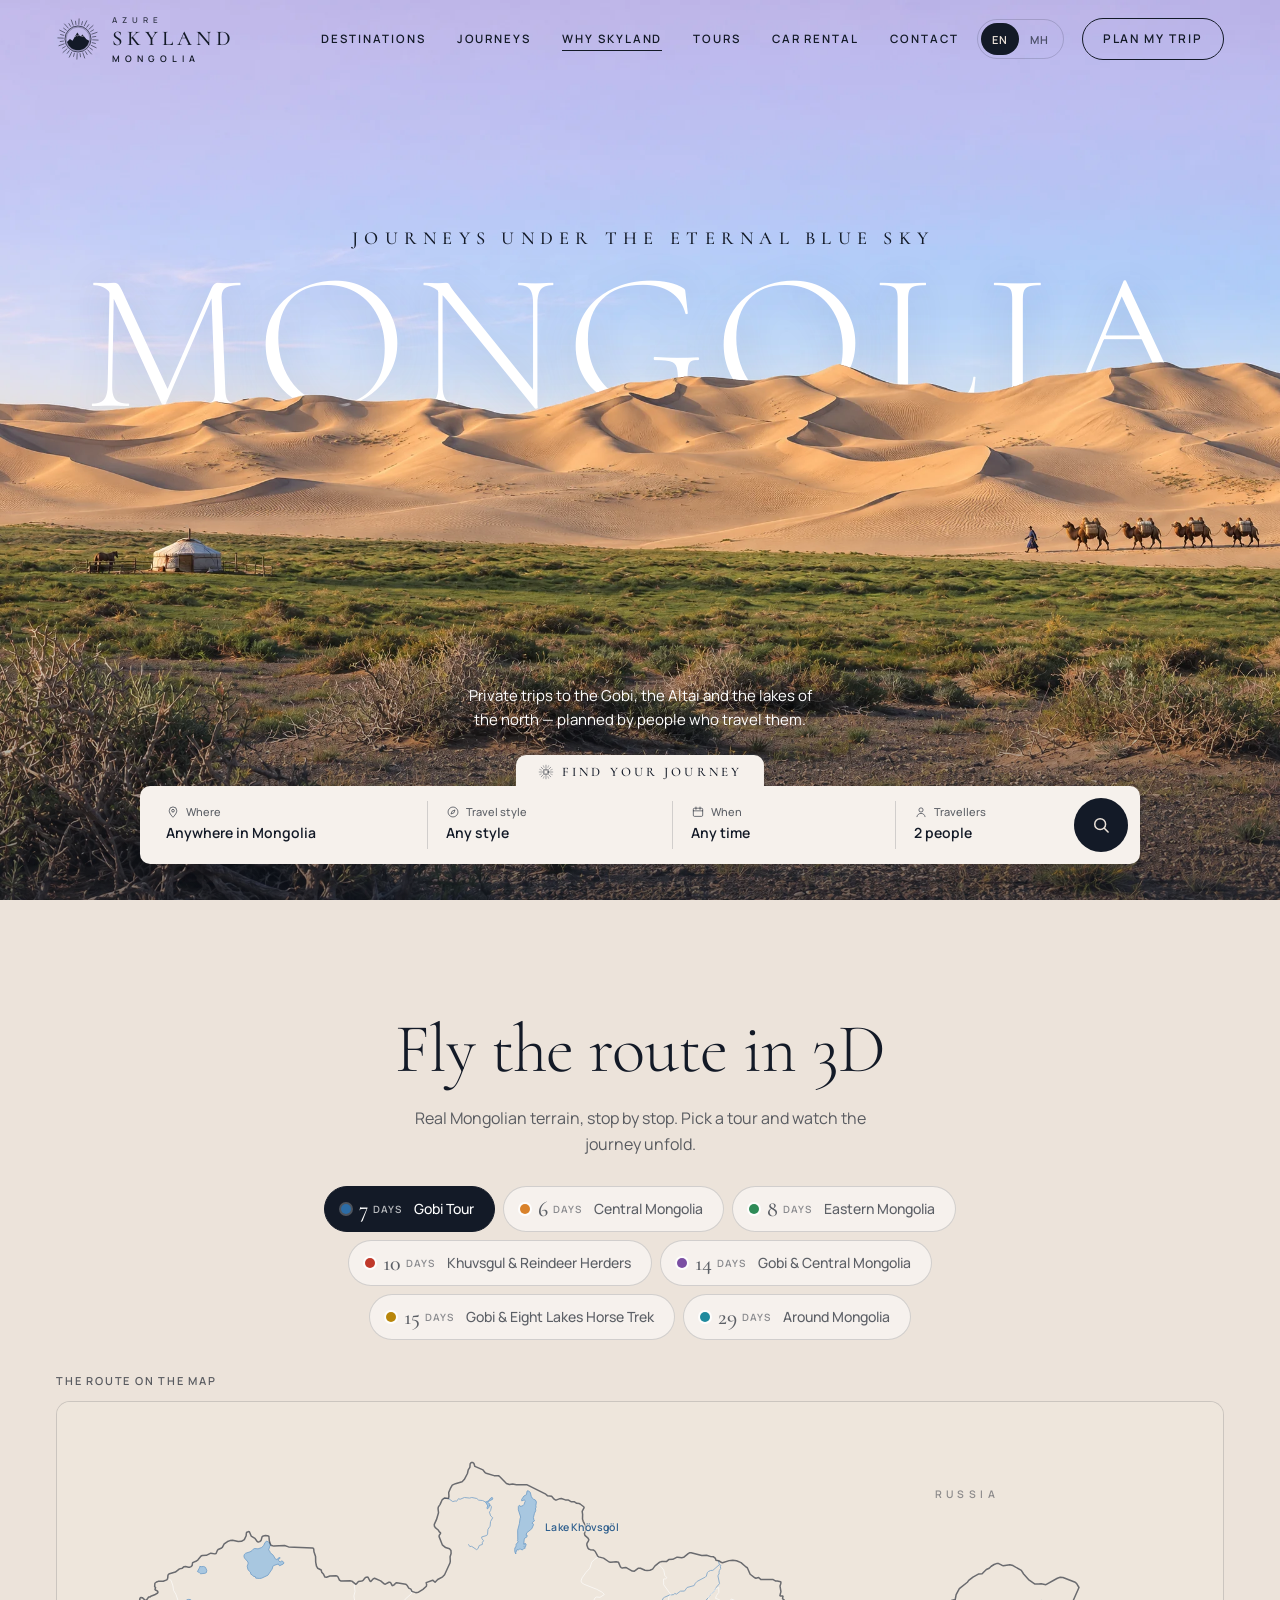
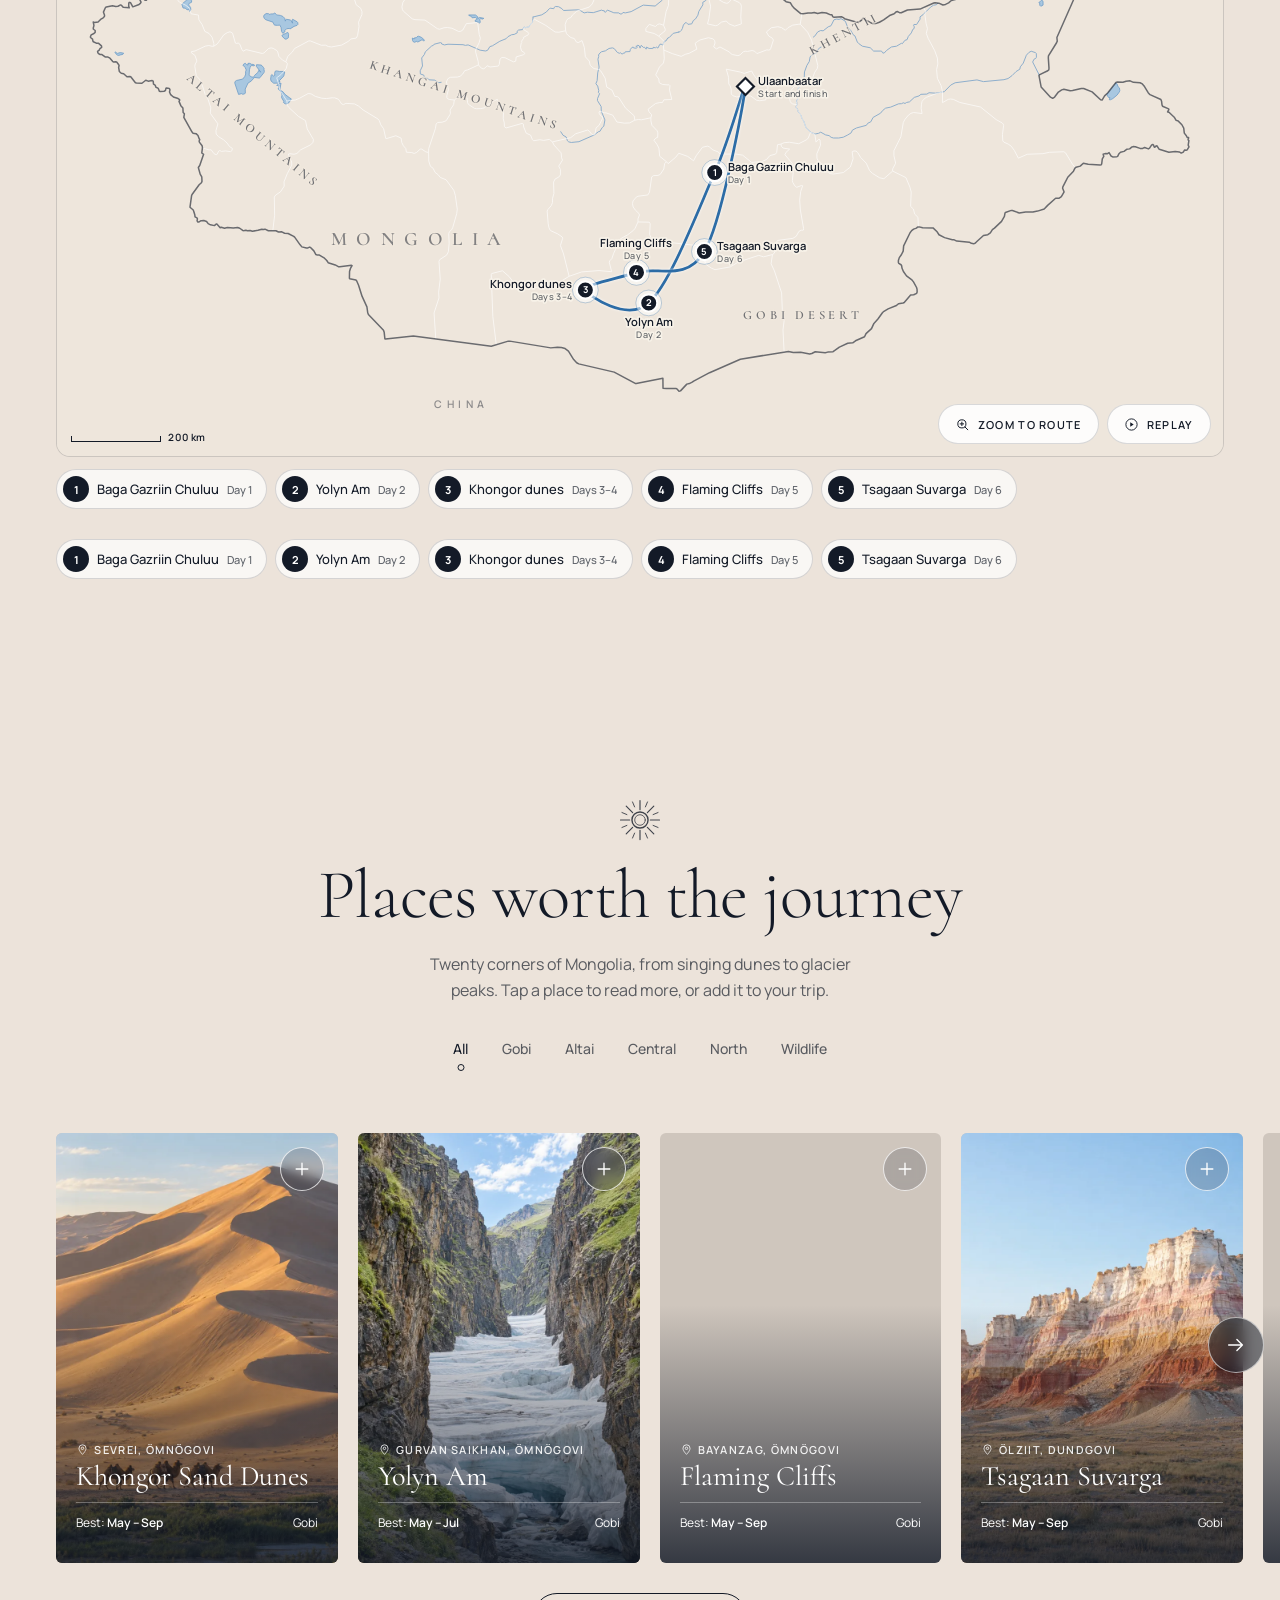
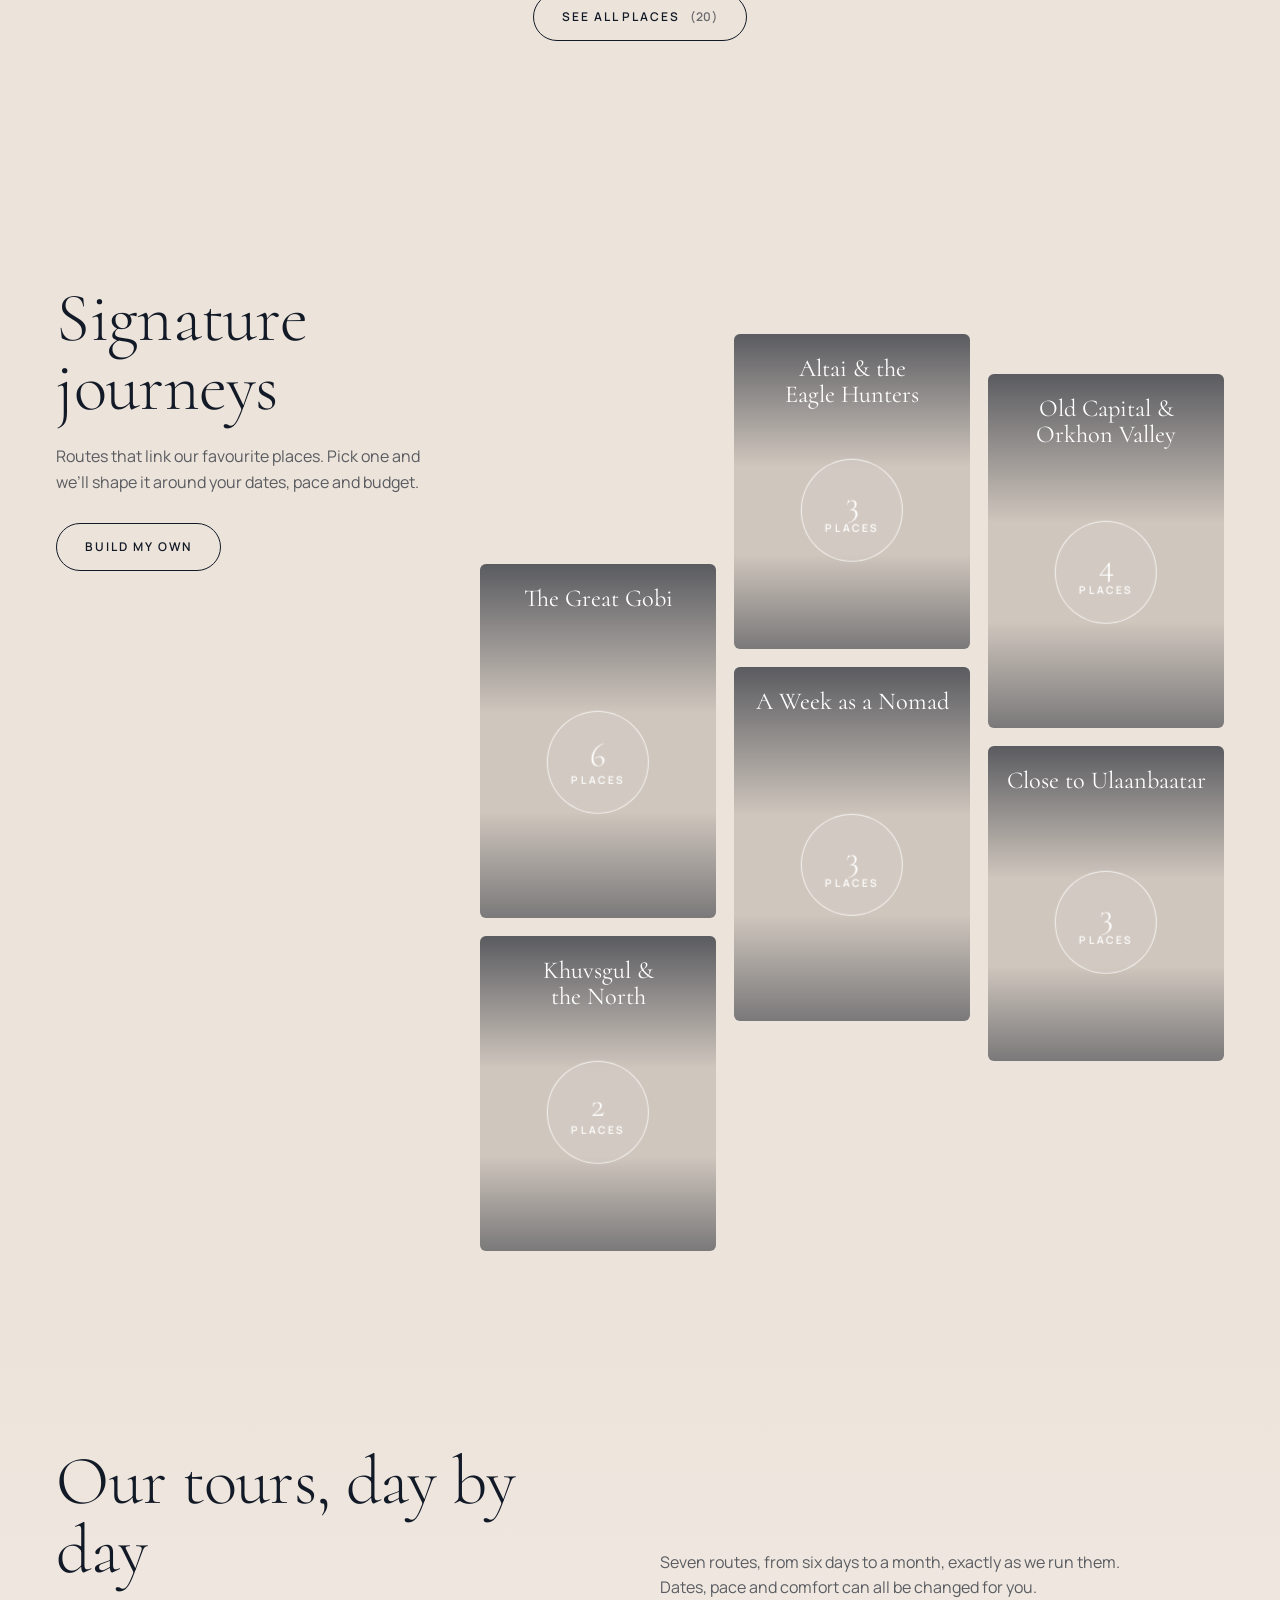
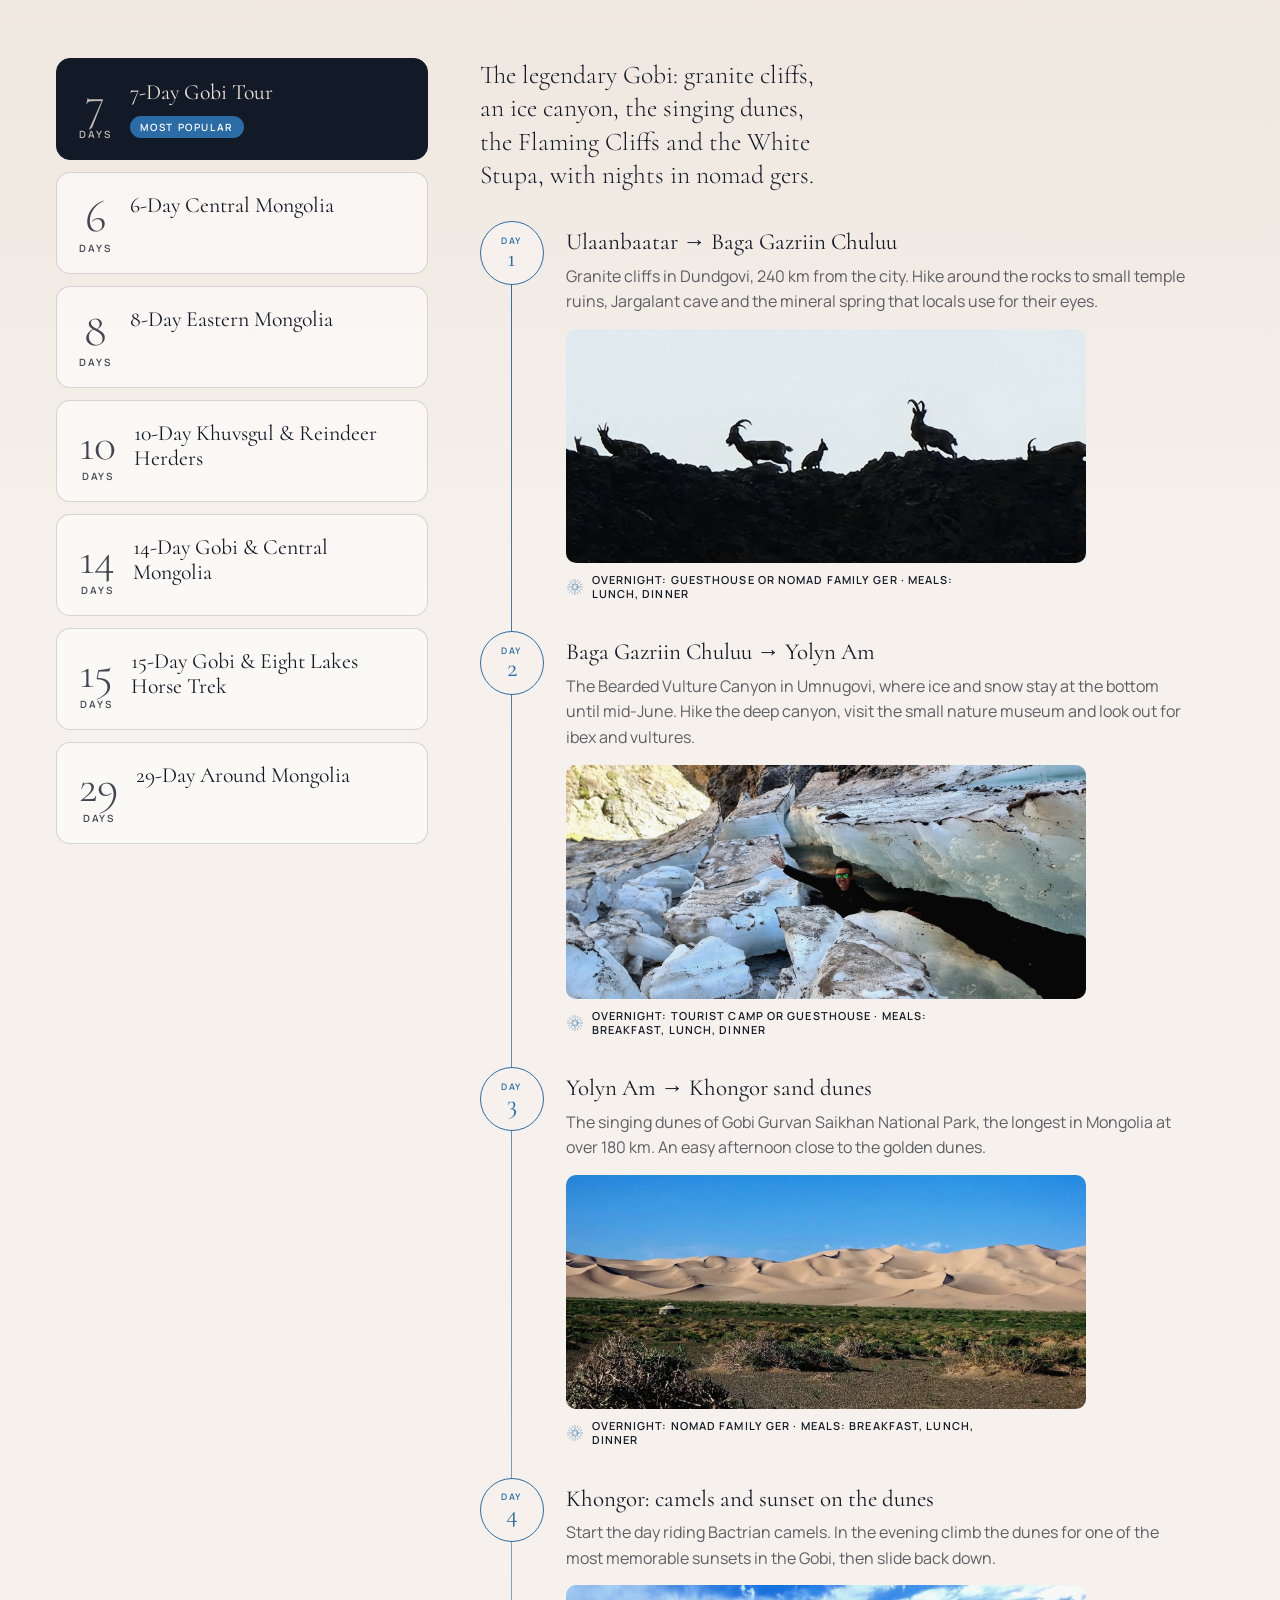
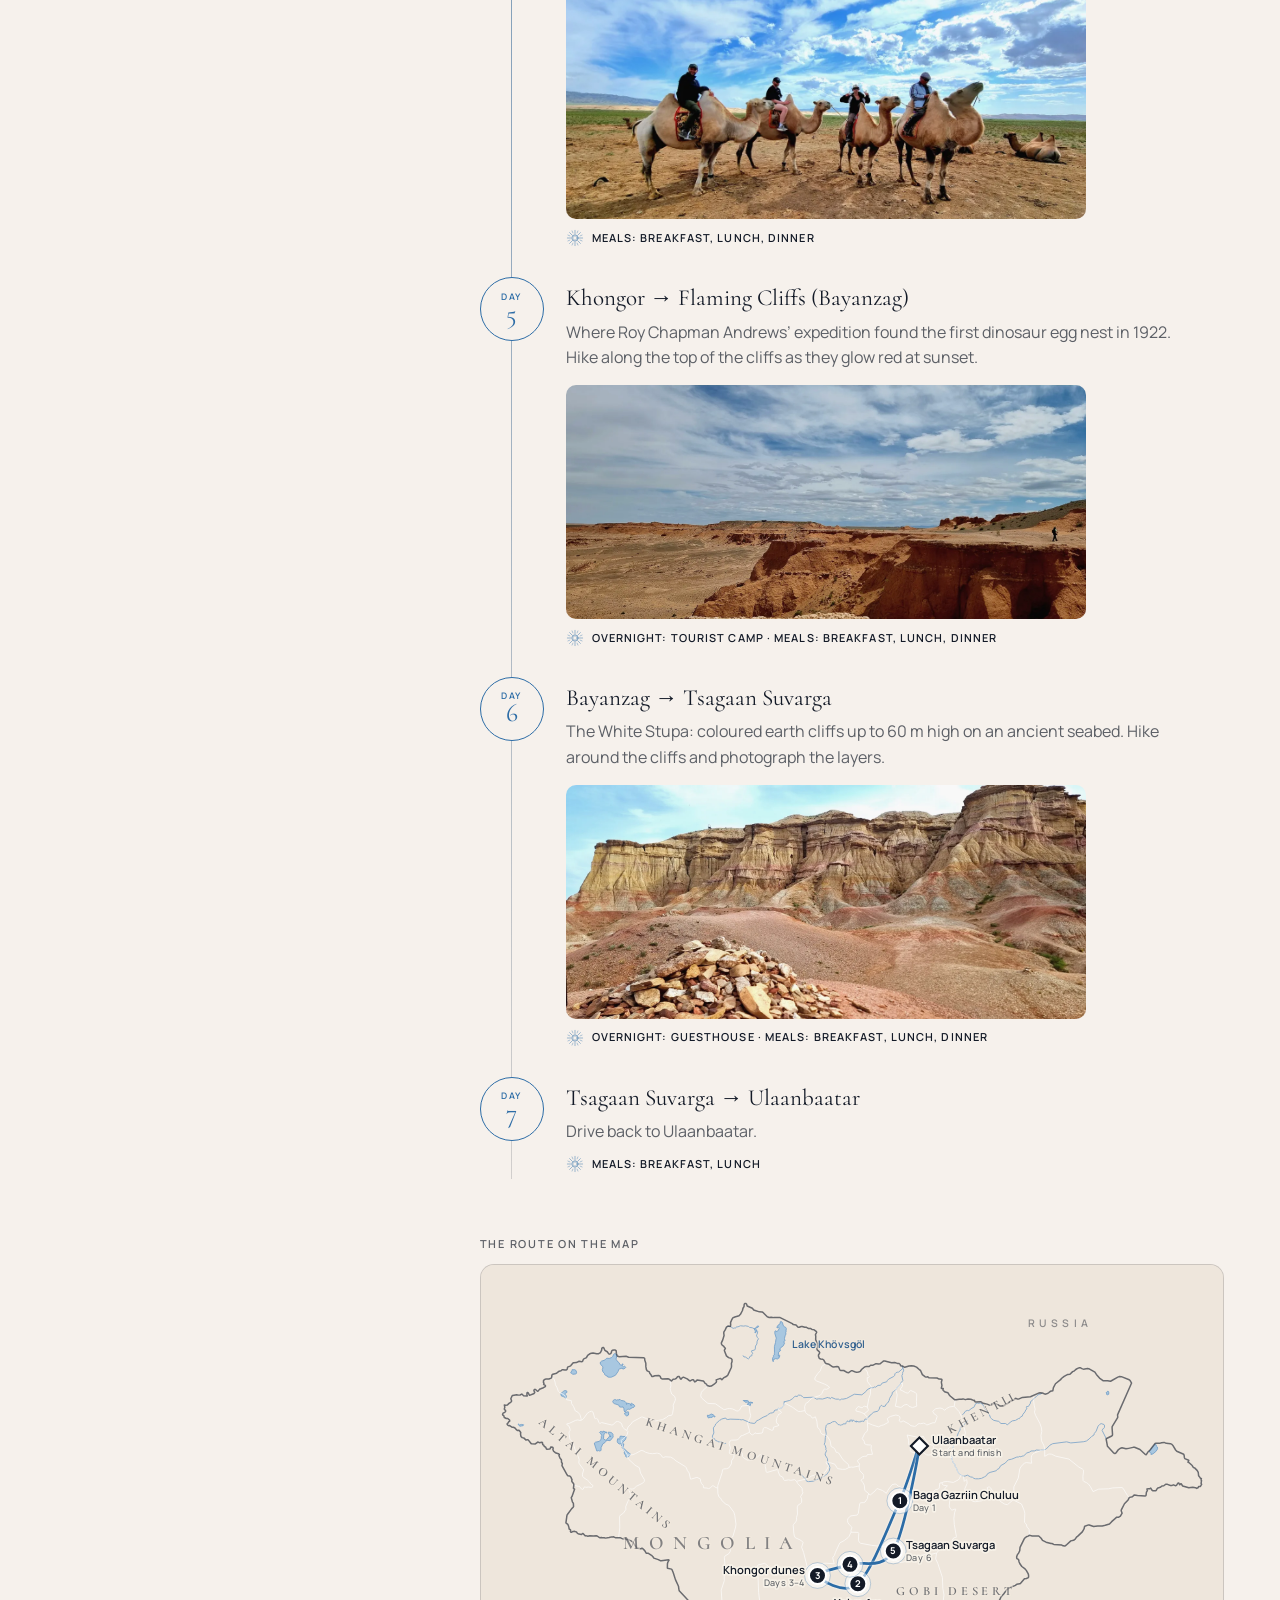
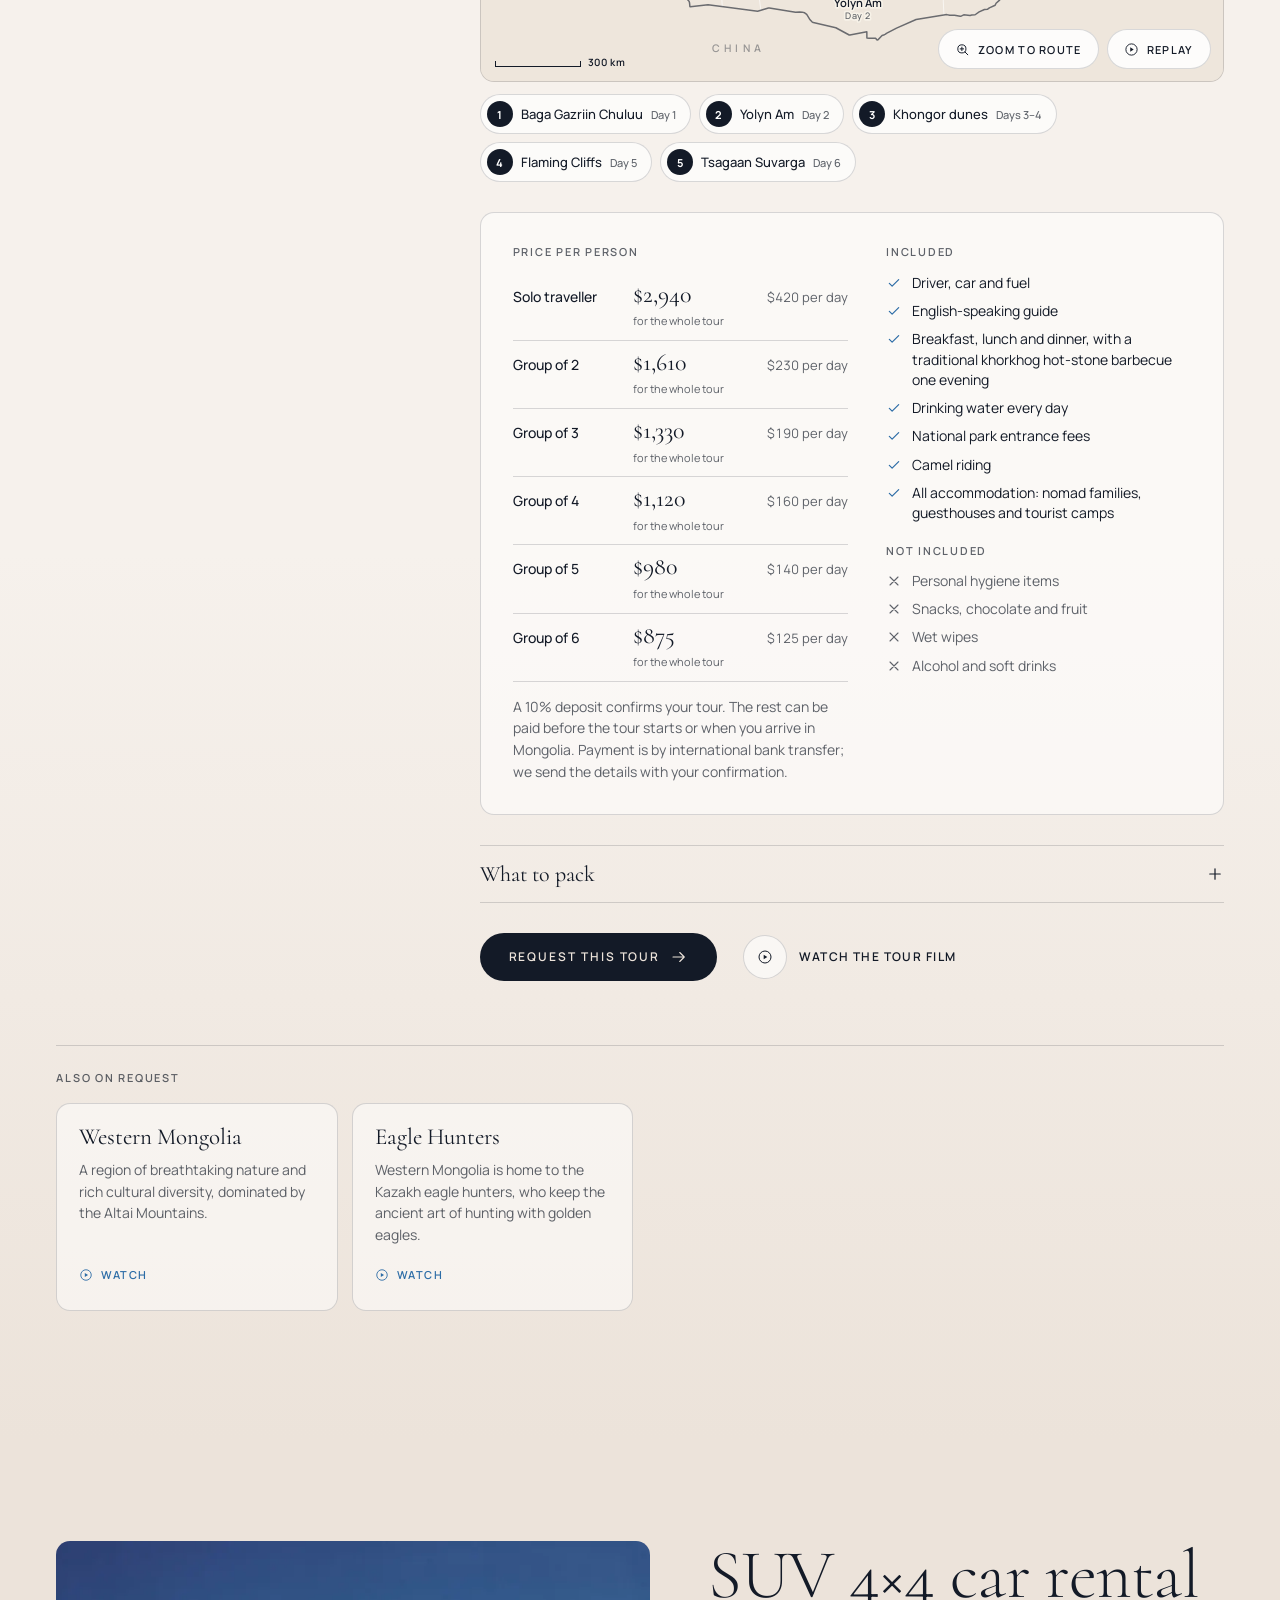
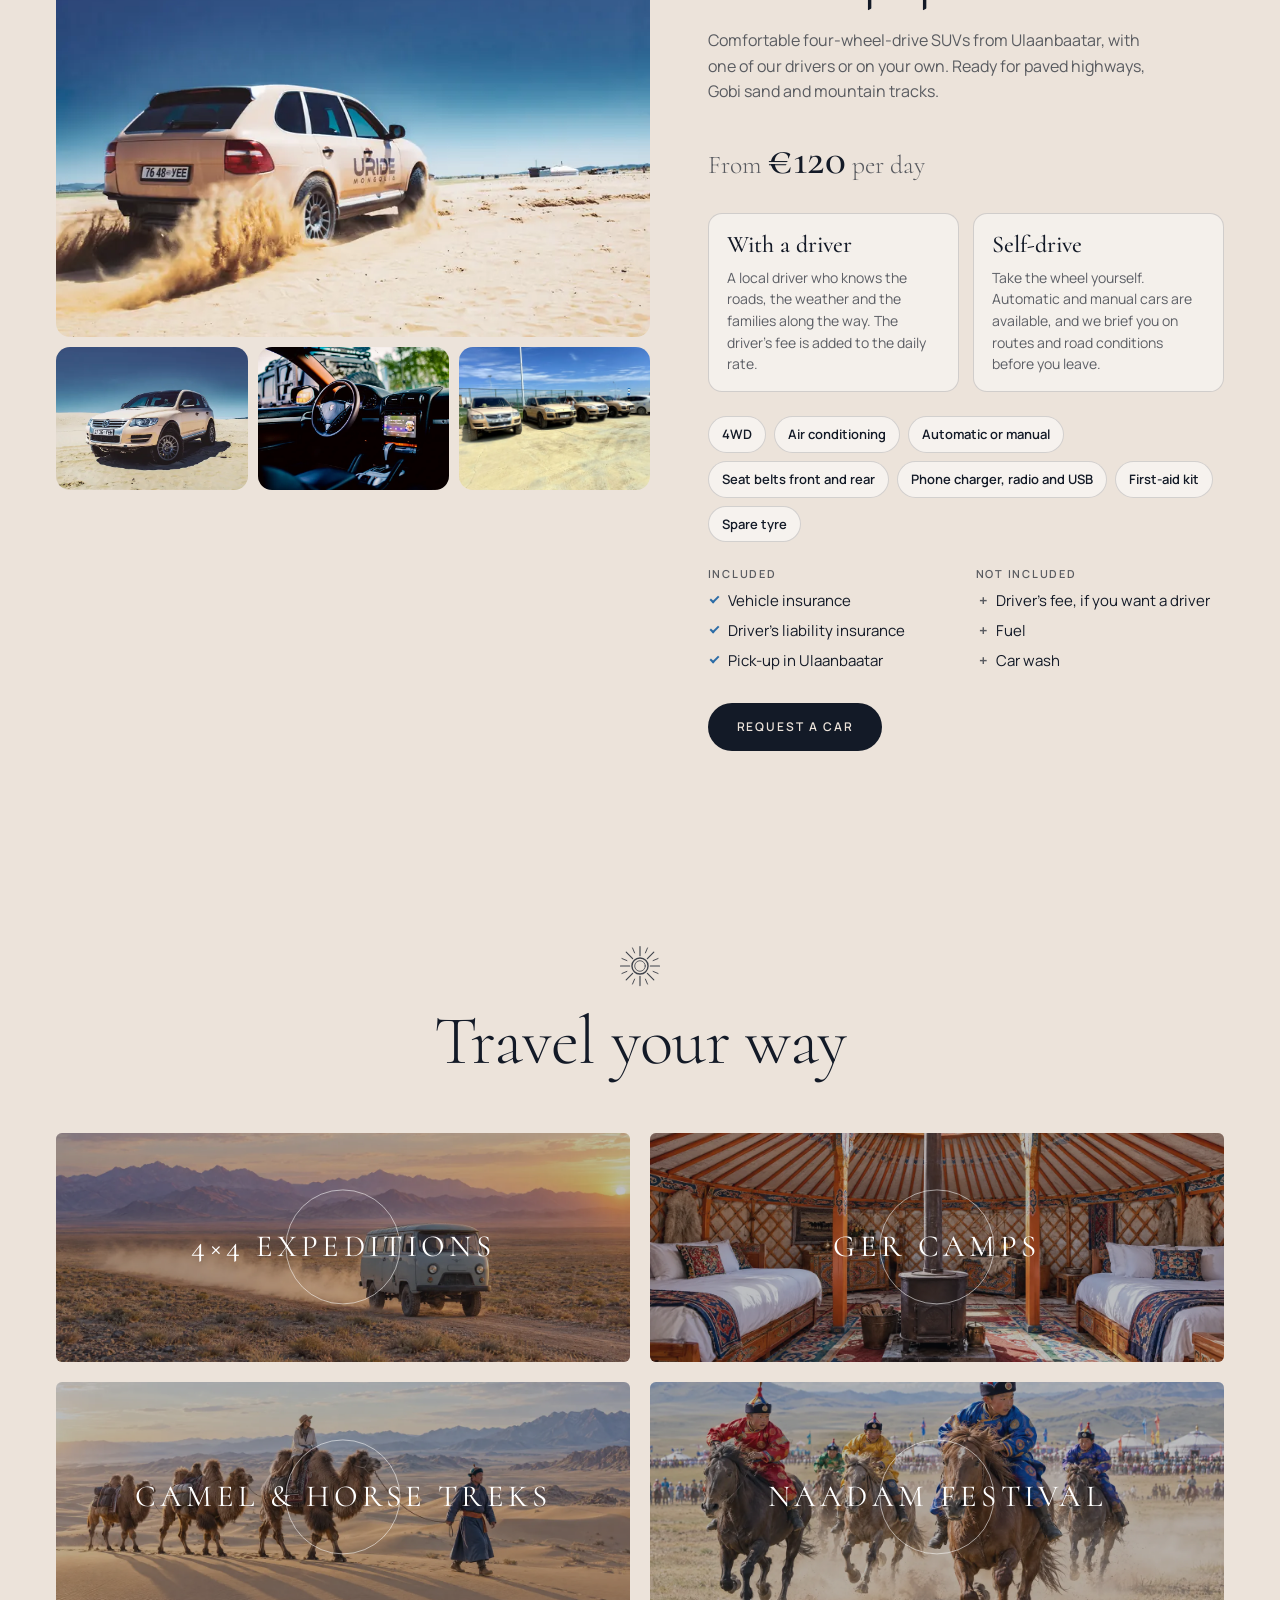
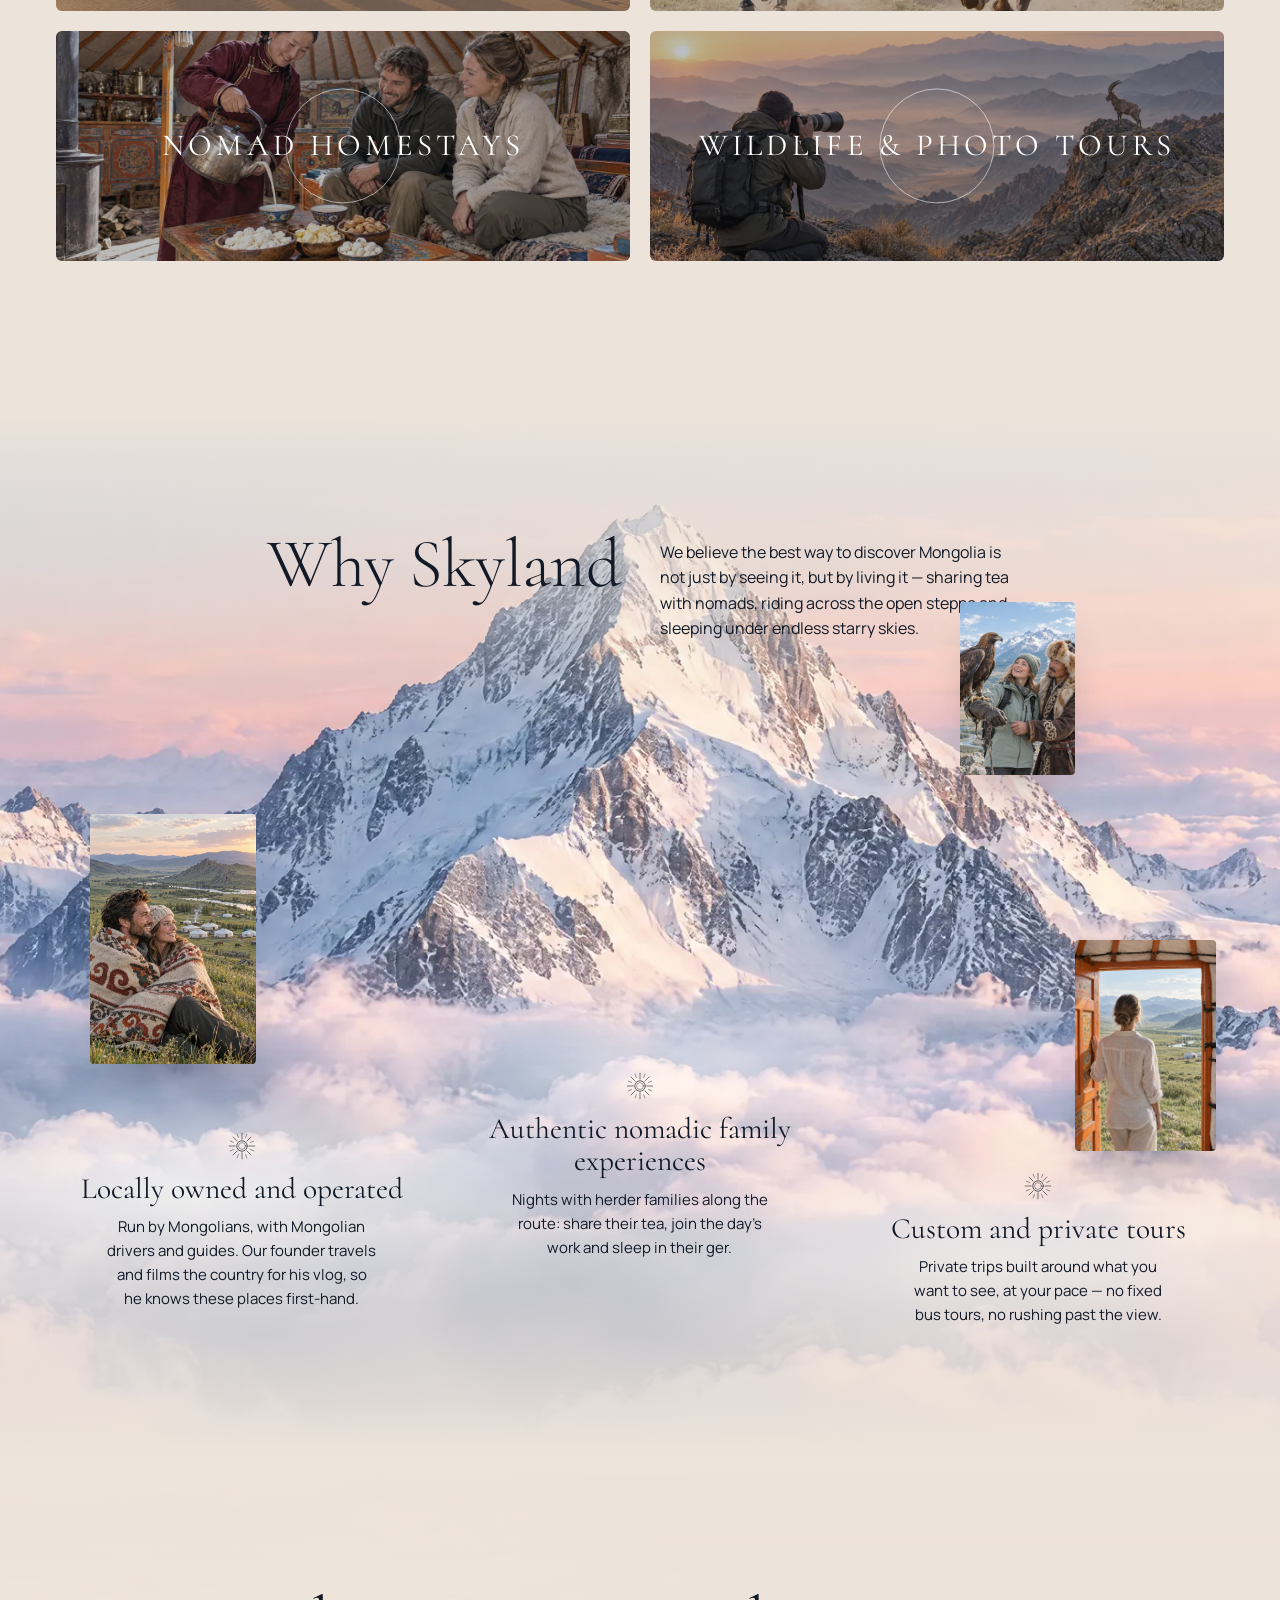
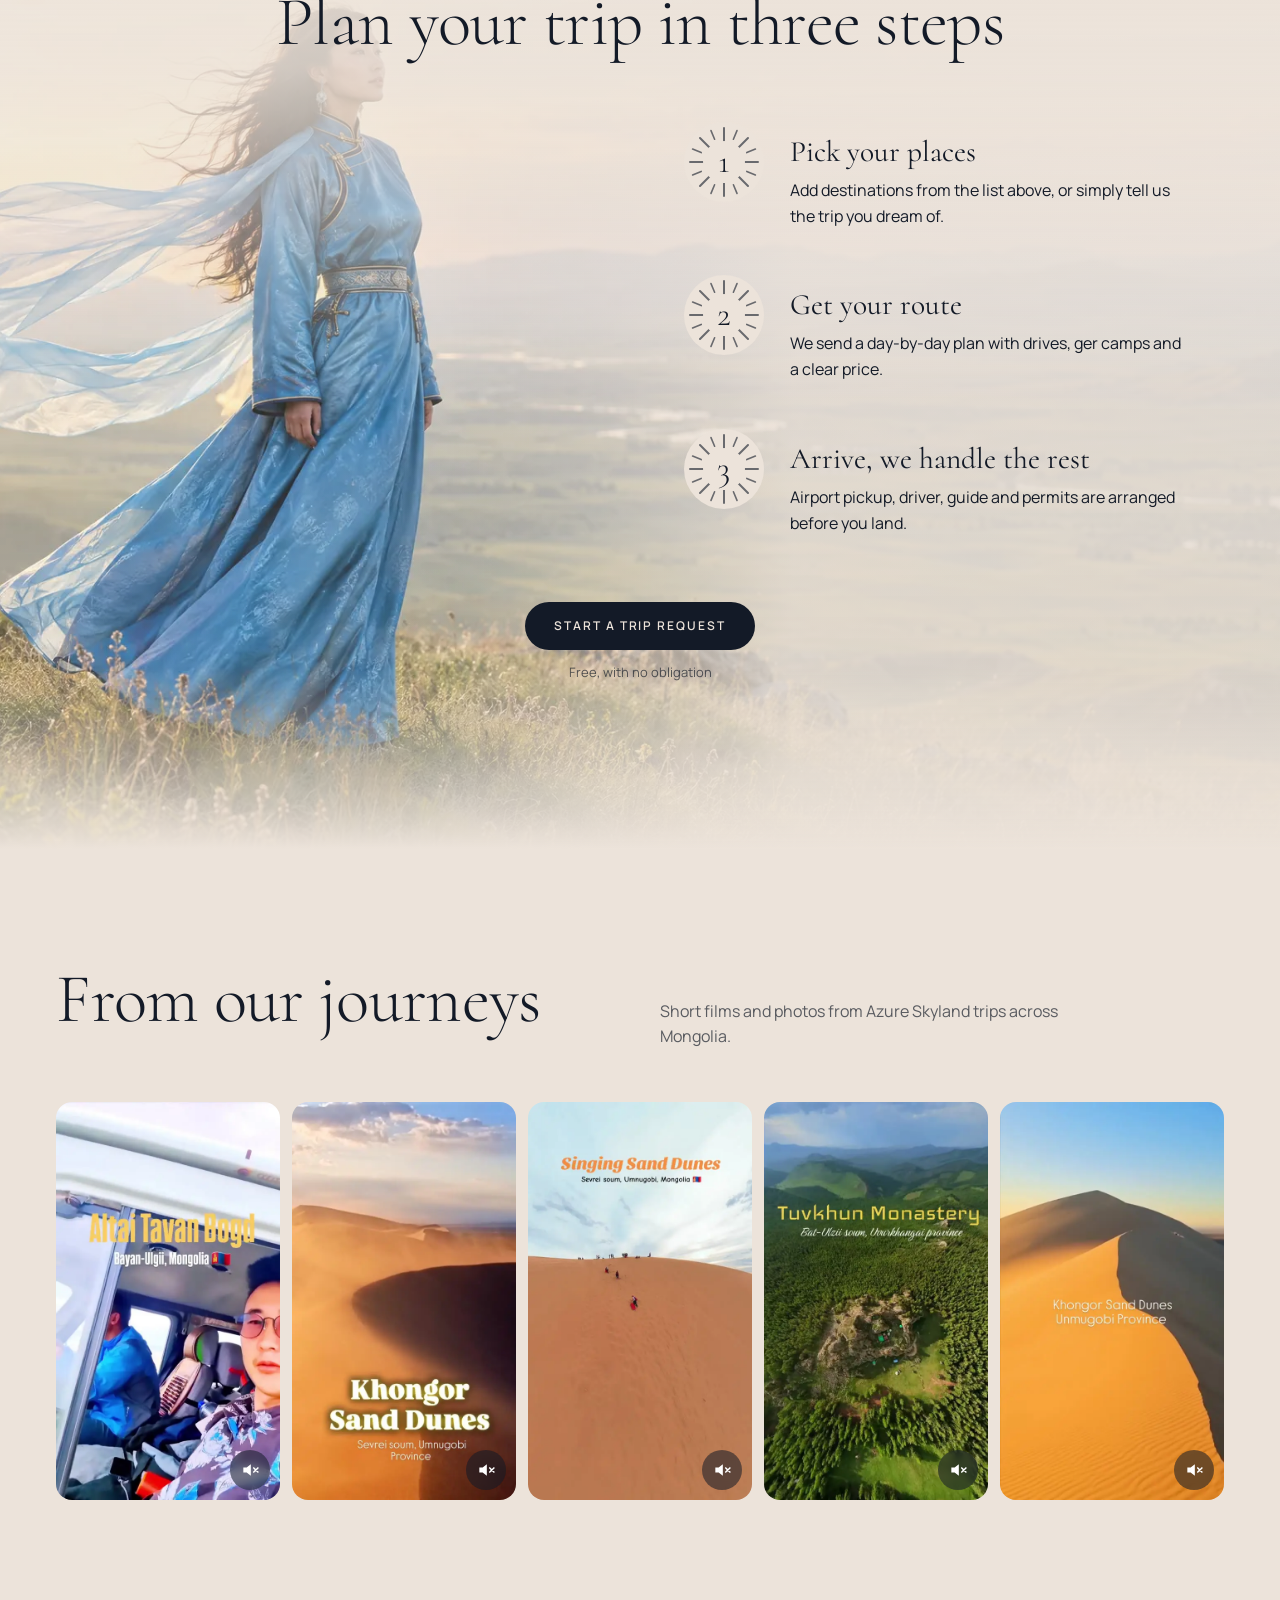
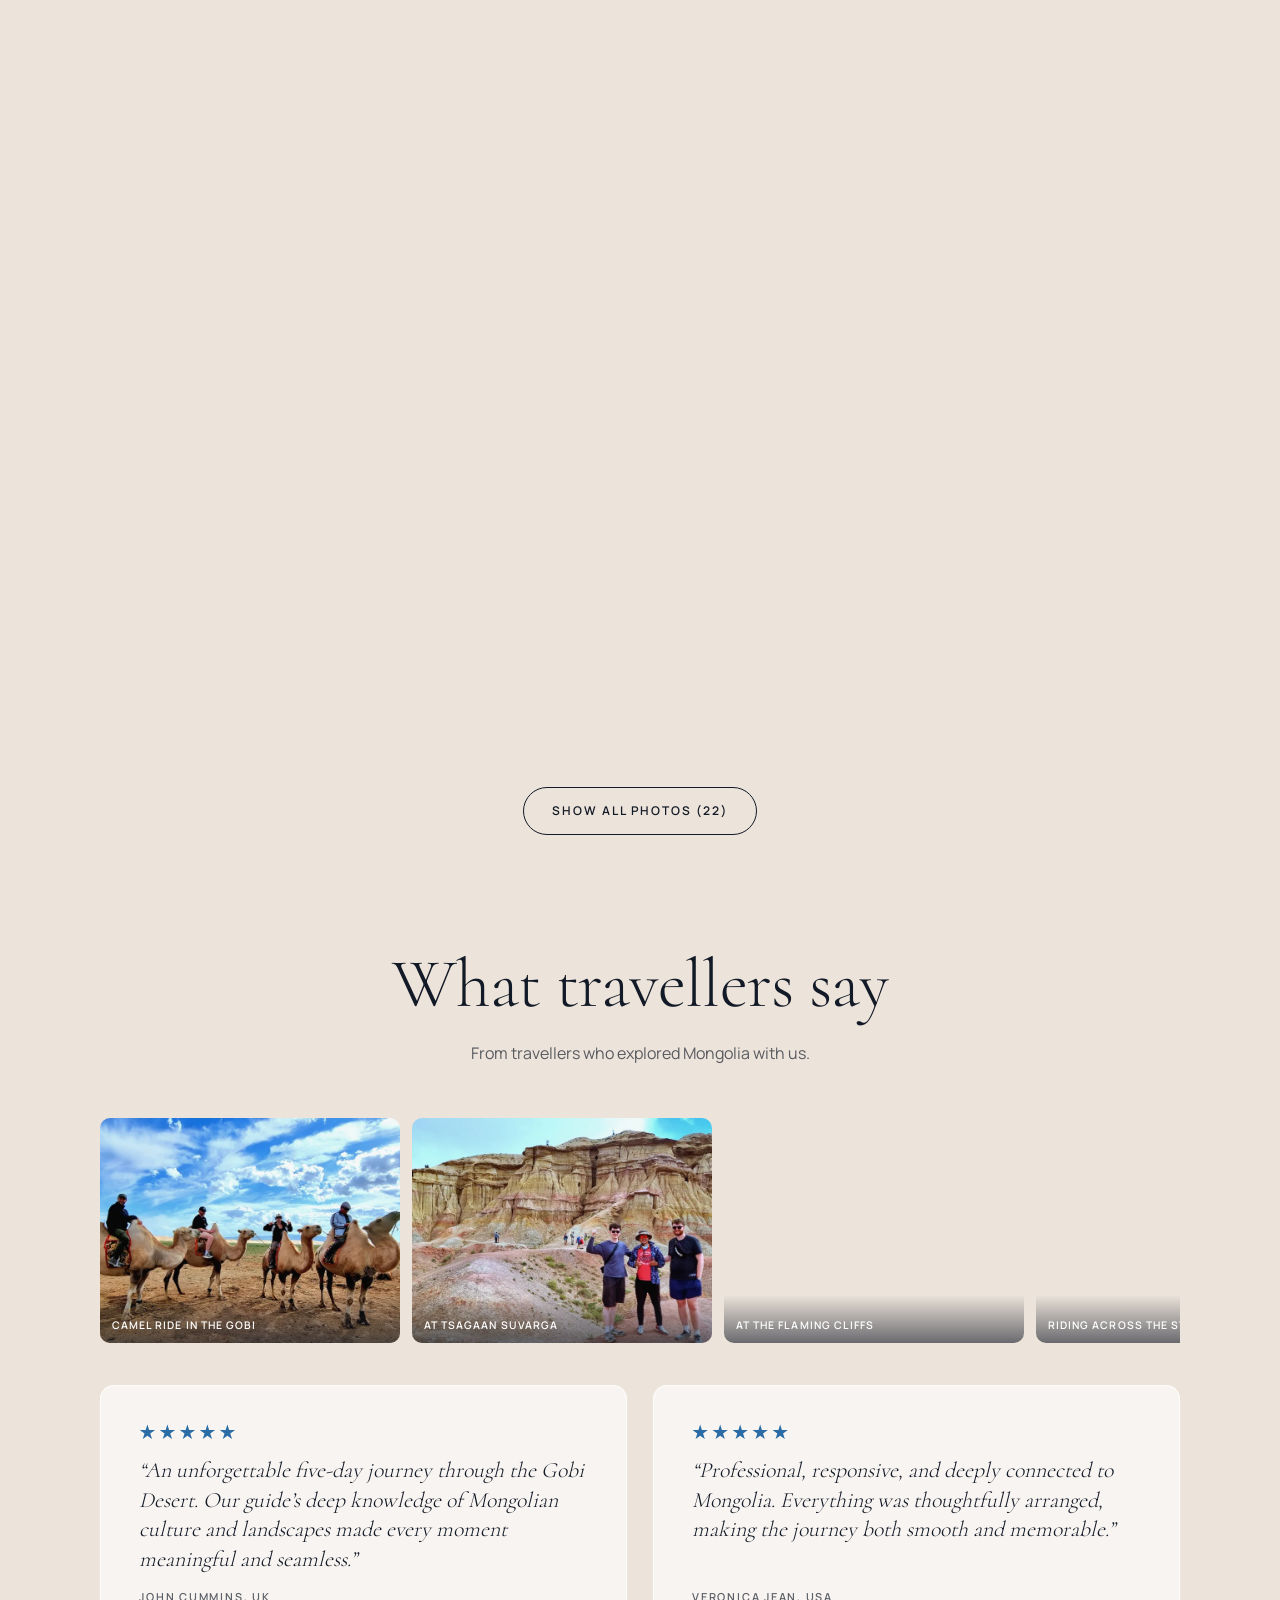
==== index.html @ eaf15a12 "Add privacy policy and booking terms (EN/MN), links from footer and form; robots.txt, sitemap.xml, T" ====
<!doctype html>
<html lang="en">
<head>
<meta charset="utf-8">
<meta name="viewport" content="width=device-width, initial-scale=1, viewport-fit=cover">
<title>Azure Skyland Mongolia</title>
<meta name="description" content="Private journeys across Mongolia — the Gobi, the Altai, Lake Khuvsgul and the open steppe, planned by travellers who know them.">
<meta property="og:title" content="Azure Skyland Mongolia — journeys under the eternal blue sky">
<meta property="og:description" content="Private trips to the Gobi, the Altai and the lakes of the north.">
<meta property="og:type" content="website">
<meta property="og:site_name" content="Azure Skyland Mongolia">
<meta property="og:url" content="https://skylandmongolia.com/">
<meta property="og:image" content="https://skylandmongolia.com/img/og.jpg">
<meta property="og:image:width" content="1200">
<meta property="og:image:height" content="630">
<meta name="twitter:card" content="summary_large_image">
<link rel="canonical" href="https://skylandmongolia.com/">
<link rel="alternate" hreflang="en" href="https://skylandmongolia.com/?lang=en">
<link rel="alternate" hreflang="mn" href="https://skylandmongolia.com/?lang=mn">
<link rel="alternate" hreflang="x-default" href="https://skylandmongolia.com/">
<script type="application/ld+json">{"@context": "https://schema.org", "@type": "TravelAgency", "name": "Azure Skyland Mongolia", "url": "https://skylandmongolia.com/", "logo": "https://skylandmongolia.com/assets/mark.svg", "image": "https://skylandmongolia.com/img/og.jpg", "description": "Private tours across Mongolia: the Gobi, Central Mongolia, Lake Khuvsgul and the reindeer herders, Eastern Mongolia and the Altai, plus SUV 4×4 car rental from Ulaanbaatar.", "email": "skylandmongolia@gmail.com", "address": {"@type": "PostalAddress", "addressLocality": "Ulaanbaatar", "addressCountry": "MN"}, "areaServed": {"@type": "Country", "name": "Mongolia"}, "availableLanguage": ["English", "Mongolian"], "priceRange": "$$", "sameAs": ["https://www.instagram.com/skyland.mongolia", "https://www.facebook.com/mongoliantraveltuvshin", "https://www.youtube.com/@enhtuvshin7355"]}</script>
<meta name="theme-color" content="#ECE3DA">
<link rel="icon" href="assets/favicon.svg" type="image/svg+xml">
<link rel="preload" as="image" href="img/hero.webp" imagesrcset="img/hero-1600.webp 1600w, img/hero.webp 2560w" imagesizes="(max-aspect-ratio: 16/9) 180vh, 100vw">
<style>html{background:#ECE3DA}html.js:not(.loaded) body{overflow:hidden}</style>
<link rel="stylesheet" href="fonts.css">
<link rel="stylesheet" href="styles.css">
<script>document.documentElement.classList.add('js');setTimeout(function(){document.documentElement.classList.add('loaded')},12000);try{if(matchMedia('(prefers-reduced-motion: reduce)').matches)document.documentElement.classList.add('rm')}catch(e){}</script>
</head>
<body>
<svg width="0" height="0" style="position:absolute" aria-hidden="true">
  <defs>
    <symbol id="i-toono" viewBox="0 0 40 40"><g fill="none" stroke="currentColor" stroke-linecap="round"><circle cx="20" cy="20" r="7" stroke-width="1.2"/><circle cx="20" cy="20" r="4.6" stroke-width=".7"/><g stroke-width="1"><path d="M20 3v8M20 29v8M3 20h8M29 20h8M8 8l5.6 5.6M26.4 26.4L32 32M32 8l-5.6 5.6M13.6 26.4L8 32"/><path d="M13.5 4.3l1.8 4.3M26.5 4.3l-1.8 4.3M35.7 13.5l-4.3 1.8M35.7 26.5l-4.3-1.8M26.5 35.7l-1.8-4.3M13.5 35.7l1.8-4.3M4.3 26.5l4.3-1.8M4.3 13.5l4.3 1.8" stroke-width=".8"/></g></g></symbol>
    <symbol id="i-pin" viewBox="0 0 24 24"><path fill="none" stroke="currentColor" stroke-width="1.6" d="M12 21s-6.5-6.2-6.5-11.2a6.5 6.5 0 0 1 13 0C18.5 14.8 12 21 12 21z"/><circle cx="12" cy="9.8" r="2.3" fill="none" stroke="currentColor" stroke-width="1.6"/></symbol>
    <symbol id="i-plus" viewBox="0 0 24 24"><path d="M12 5v14M5 12h14" stroke="currentColor" stroke-width="1.6" stroke-linecap="round" fill="none"/></symbol>
    <symbol id="i-check" viewBox="0 0 24 24"><path d="M5 12.5l4.2 4.2L19 7" stroke="currentColor" stroke-width="1.8" stroke-linecap="round" stroke-linejoin="round" fill="none"/></symbol>
    <symbol id="i-arrow" viewBox="0 0 24 24"><path d="M4 12h15M13 6l6 6-6 6" stroke="currentColor" stroke-width="1.5" stroke-linecap="round" stroke-linejoin="round" fill="none"/></symbol>
    <symbol id="i-close" viewBox="0 0 24 24"><path d="M6 6l12 12M18 6L6 18" stroke="currentColor" stroke-width="1.6" stroke-linecap="round" fill="none"/></symbol>
    <symbol id="i-search" viewBox="0 0 24 24"><circle cx="11" cy="11" r="6.5" stroke="currentColor" stroke-width="1.8" fill="none"/><path d="M16 16l4.5 4.5" stroke="currentColor" stroke-width="1.8" stroke-linecap="round"/></symbol>
    <symbol id="i-calendar" viewBox="0 0 24 24"><rect x="4" y="5.5" width="16" height="14" rx="2" fill="none" stroke="currentColor" stroke-width="1.5"/><path d="M4 10h16M8.5 3.5v4M15.5 3.5v4" stroke="currentColor" stroke-width="1.5" stroke-linecap="round"/></symbol>
    <symbol id="i-user" viewBox="0 0 24 24"><circle cx="12" cy="8.5" r="3.6" fill="none" stroke="currentColor" stroke-width="1.5"/><path d="M5 20c.8-3.7 3.6-5.6 7-5.6s6.2 1.9 7 5.6" fill="none" stroke="currentColor" stroke-width="1.5" stroke-linecap="round"/></symbol>
    <symbol id="i-compass" viewBox="0 0 24 24"><circle cx="12" cy="12" r="8.5" fill="none" stroke="currentColor" stroke-width="1.5"/><path d="M15.5 8.5l-2 5-5 2 2-5z" fill="none" stroke="currentColor" stroke-width="1.5" stroke-linejoin="round"/></symbol>
    <symbol id="i-ig" viewBox="0 0 24 24"><rect x="3.5" y="3.5" width="17" height="17" rx="5" fill="none" stroke="currentColor" stroke-width="1.6"/><circle cx="12" cy="12" r="4" fill="none" stroke="currentColor" stroke-width="1.6"/><circle cx="17.3" cy="6.7" r="1.1" fill="currentColor"/></symbol>
    <symbol id="i-fb" viewBox="0 0 24 24"><path d="M13.5 21v-7.5h2.6l.4-3h-3V8.6c0-.9.3-1.5 1.5-1.5h1.6V4.4c-.3 0-1.2-.1-2.3-.1-2.3 0-3.8 1.4-3.8 3.9v2.3H8v3h2.5V21z" fill="currentColor"/></symbol>
    <symbol id="i-yt" viewBox="0 0 24 24"><rect x="2.5" y="5.5" width="19" height="13" rx="4" fill="none" stroke="currentColor" stroke-width="1.6"/><path d="M10.2 9.3v5.4l4.6-2.7z" fill="currentColor"/></symbol>
    <symbol id="i-wa" viewBox="0 0 24 24"><path d="M4.2 19.8l1.1-3.9A8.4 8.4 0 1 1 8.4 19l-4.2.8z" fill="none" stroke="currentColor" stroke-width="1.5" stroke-linejoin="round"/><path d="M9.2 8.3c.2-.5.6-.5.9-.5h.4c.2 0 .4.1.5.4l.6 1.4c.1.2 0 .5-.1.6l-.5.6c-.1.1-.1.3 0 .5.6 1 1.4 1.8 2.4 2.3.2.1.4.1.5 0l.6-.7c.2-.2.4-.2.6-.1l1.4.7c.2.1.3.3.3.5 0 .6-.3 1.3-1 1.6-.7.3-1.6.3-3-.4a9 9 0 0 1-3.7-3.6c-.6-1.1-.6-2.3-.3-3.3z" fill="currentColor"/></symbol>
    <symbol id="i-phone" viewBox="0 0 24 24"><path d="M6.6 3.5h3l1.5 4-2 1.3a11 11 0 0 0 6.1 6.1l1.3-2 4 1.5v3a2 2 0 0 1-2.2 2A16.5 16.5 0 0 1 4.6 5.7a2 2 0 0 1 2-2.2z" fill="none" stroke="currentColor" stroke-width="1.5" stroke-linejoin="round"/></symbol>
    <symbol id="i-mail" viewBox="0 0 24 24"><rect x="3.5" y="5.5" width="17" height="13" rx="2" fill="none" stroke="currentColor" stroke-width="1.5"/><path d="M4 7l8 6 8-6" fill="none" stroke="currentColor" stroke-width="1.5"/></symbol>
    <symbol id="i-zin" viewBox="0 0 24 24"><circle cx="11" cy="11" r="6.5" stroke="currentColor" stroke-width="1.6" fill="none"/><path d="M16 16l4.5 4.5M8.2 11h5.6M11 8.2v5.6" stroke="currentColor" stroke-width="1.6" stroke-linecap="round" fill="none"/></symbol>
    <symbol id="i-zout" viewBox="0 0 24 24"><circle cx="11" cy="11" r="6.5" stroke="currentColor" stroke-width="1.6" fill="none"/><path d="M16 16l4.5 4.5M8.2 11h5.6" stroke="currentColor" stroke-width="1.6" stroke-linecap="round" fill="none"/></symbol>
    <symbol id="i-play" viewBox="0 0 24 24"><circle cx="12" cy="12" r="9" fill="none" stroke="currentColor" stroke-width="1.5"/><path d="M10 8.5l5.5 3.5-5.5 3.5z" fill="currentColor"/></symbol>
  </defs>
</svg>

<div class="loader" id="loader" aria-hidden="true">
  <div class="loader-curtain"></div>
  <div class="loader-in">
    <span class="loader-mark" data-mark></span>
    <span class="loader-pre">AZURE</span>
    <span class="loader-word">SKYLAND</span>
    <span class="loader-sub">MONGOLIA</span>
    <span class="loader-bar"><i></i></span>
  </div>
</div>

<a class="skip" href="#journey-map">Skip to content</a>

<!-- ============ HEADER ============ -->
<header class="hdr" id="hdr">
  <a class="brand" href="#top" aria-label="Azure Skyland Mongolia — home">
    <span class="brand-mark" data-mark></span>
    <span class="brand-word"><em>AZURE</em><b>SKYLAND</b><i>MONGOLIA</i></span>
  </a>
  <nav class="nav" aria-label="Main">
    <a href="#destinations" data-i18n="nav.dest">Destinations</a>
    <a href="#journeys" data-i18n="nav.journeys">Journeys</a>
    <a href="#why" data-i18n="nav.why">Why Skyland</a>
    <a href="#tours" data-i18n="nav.tours">Tours</a>
    <a href="#cars" data-i18n="nav.cars">Car rental</a>
    <a href="#plan" data-i18n="nav.contact">Contact</a>
  </nav>
  <div class="hdr-right">
    <div class="lang" role="group" aria-label="Language">
      <button type="button" data-lang="en" aria-pressed="true">EN</button><button type="button" data-lang="mn" aria-pressed="false">МН</button>
    </div>
    <a class="btn btn-ghost hdr-cta" href="#plan"><span data-i18n="cta.plan">Plan my trip</span><span class="trip-badge" data-trip-count hidden>0</span></a>
    <button class="burger" type="button" aria-expanded="false" aria-controls="mnav"><span></span><span></span><b class="sr" data-i18n="menu">Menu</b></button>
  </div>
</header>
<div class="mnav" id="mnav" hidden>
  <nav aria-label="Mobile">
    <a href="#destinations" data-i18n="nav.dest">Destinations</a>
    <a href="#journeys" data-i18n="nav.journeys">Journeys</a>
    <a href="#why" data-i18n="nav.why">Why Skyland</a>
    <a href="#tours" data-i18n="nav.tours">Tours</a>
    <a href="#cars" data-i18n="nav.cars">Car rental</a>
    <a href="#plan" data-i18n="nav.contact">Contact</a>
  </nav>
  <div class="mnav-foot">
    <a href="https://www.instagram.com/skyland.mongolia" target="_blank" rel="noopener">Instagram</a>
    <a href="https://www.facebook.com/share/1cWDRS8x6k/" target="_blank" rel="noopener">Facebook</a>
  </div>
</div>

<main>
<!-- ============ HERO ============ -->
<section class="hero" id="top">
  <div class="hero-stage">
    <img class="hero-bg" src="img/hero.webp" srcset="img/hero-1600.webp 1600w, img/hero.webp 2560w" sizes="(max-aspect-ratio: 16/9) 180vh, 100vw" alt="Khongor sand dunes in the Gobi with a camel caravan and a white ger on the steppe" fetchpriority="high">
    <h1 class="hero-title">
      <span class="hero-kicker" data-i18n="hero.kicker">Journeys under the eternal blue sky</span>
      <span class="hero-word" data-i18n="hero.word" data-split>MONGOLIA</span>
    </h1>
    <img class="hero-fg" src="img/hero-fg.webp" srcset="img/hero-fg-1600.webp 1600w, img/hero-fg.webp 2560w" sizes="(max-aspect-ratio: 16/9) 180vh, 100vw" alt="" aria-hidden="true">
  </div>
  <div class="hero-bottom">
    <p class="hero-sub" data-i18n="hero.sub">Private trips to the Gobi, the Altai and the lakes of the north — planned by people who travel them.</p>
    <form class="finder" id="finder" autocomplete="off">
      <span class="finder-tab"><svg class="orn"><use href="#i-toono"/></svg><span data-i18n="find">Find your journey</span></span>
      <label class="ff">
        <span class="ff-l"><svg><use href="#i-pin"/></svg><span data-i18n="f.where">Where</span></span>
        <select name="region" id="f-region"></select>
      </label>
      <label class="ff">
        <span class="ff-l"><svg><use href="#i-compass"/></svg><span data-i18n="f.style">Travel style</span></span>
        <select name="tstyle" id="f-style"></select>
      </label>
      <label class="ff">
        <span class="ff-l"><svg><use href="#i-calendar"/></svg><span data-i18n="f.when">When</span></span>
        <select name="month" id="f-month"></select>
      </label>
      <label class="ff ff-num">
        <span class="ff-l"><svg><use href="#i-user"/></svg><span data-i18n="f.who">Travellers</span></span>
        <select name="who" id="f-who"></select>
      </label>
      <button class="finder-go" type="submit"><svg><use href="#i-search"/></svg><span class="sr" data-i18n="f.go">Search</span></button>
    </form>
  </div>
</section>

<!-- ============ JOURNEY MAP (3D) ============ -->
<section class="jmap" id="journey-map" aria-labelledby="jm-h">
  <div class="wrap">
    <div class="jm-head center">
      <h2 id="jm-h" class="h2" data-i18n="jm.title" data-reveal>Fly the route in 3D</h2>
      <p class="lead" data-i18n="jm.lead" data-reveal>Real Mongolian terrain, stop by stop. Pick a tour and watch the journey unfold.</p>
      <div class="jm-tabs" role="tablist" aria-labelledby="jm-h"></div>
    </div>
    <div class="jm-stage">
      <div class="jm-map" role="region" aria-label="3D map of the tour route"></div>
      <div class="jm-card" aria-hidden="true"><div class="jm-ph"><img alt="" width="800" height="600" decoding="async"></div><div class="jm-ct"><small></small><b></b><p></p></div></div>
      <div class="jm-ctl"><button class="rmap-zoom jm-view" type="button" hidden><svg><use href="#i-zout"/></svg><span></span></button><button class="rmap-replay jm-replay" type="button" hidden><svg><use href="#i-play"/></svg><span data-i18n="rm.replay">Replay</span></button></div>
    </div>
    <ol class="rmap-stops jm-stops"></ol>
  </div>
</section>

<!-- ============ DESTINATIONS ============ -->
<section class="dest" id="destinations" aria-labelledby="dest-h">
  <div class="wrap center">
    <svg class="orn orn-lg" aria-hidden="true"><use href="#i-toono"/></svg>
    <h2 id="dest-h" class="h2" data-i18n="dest.title" data-reveal>Places worth the journey</h2>
    <p class="lead" data-i18n="dest.lead" data-reveal>Twenty corners of Mongolia, from singing dunes to glacier peaks. Tap a place to read more, or add it to your trip.</p>
    <div class="tabs" role="tablist" id="tabs" data-reveal></div>
  </div>
  <div class="track-wrap" id="trackWrap">
    <div class="track" id="track" role="list"></div>
    <button class="track-arrow prev" type="button" aria-label="Previous"><svg><use href="#i-arrow"/></svg></button>
    <button class="track-arrow next" type="button" aria-label="Next"><svg><use href="#i-arrow"/></svg></button>
  </div>
  <div class="wrap center">
    <button class="btn btn-ghost" type="button" id="toggleGrid"><span data-i18n="dest.all">See all places</span> <span class="count" id="placeCount"></span></button>
  </div>
</section>

<!-- ============ JOURNEYS ============ -->
<section class="journeys" id="journeys" aria-labelledby="j-h">
  <div class="wrap jgrid">
    <div class="jintro">
      <h2 id="j-h" class="h2" data-i18n="j.title" data-reveal>Signature journeys</h2>
      <p class="lead" data-i18n="j.lead" data-reveal>Routes that link our favourite places. Pick one and we’ll shape it around your dates, pace and budget.</p>
      <a class="btn btn-ghost" href="#plan" data-i18n="j.custom" data-reveal>Build my own</a>
    </div>
    <div class="masonry" id="masonry"></div>
  </div>
</section>

<!-- ============ TOURS (day by day) ============ -->
<section class="tours" id="tours" aria-labelledby="tr-h">
  <div class="wrap">
    <div class="tours-head">
      <h2 id="tr-h" class="h2" data-i18n="tr.title" data-reveal>Our tours, day by day</h2>
      <p class="lead" data-i18n="tr.lead" data-reveal>Two of our most requested routes, exactly as we run them.</p>
    </div>
    <div class="tours-grid">
      <div class="tour-tabs" role="tablist" id="tourTabs" aria-labelledby="tr-h"></div>
      <div class="tour-panel" id="tourPanel" role="tabpanel"></div>
    </div>
    <div class="tours-more" data-reveal><span data-i18n="tr.more">Also on request</span><ul id="moreTours"></ul></div>
  </div>
</section>

<!-- ============ CAR RENTAL ============ -->
<section class="cars" id="cars" aria-labelledby="car-h">
  <div class="wrap">
    <div class="cars-grid">
      <div class="cars-media" data-reveal>
        <figure class="cm cm-main"><img src="img/car/cayenne-drift.webp" srcset="img/car/cayenne-drift-800.webp 800w, img/car/cayenne-drift.webp 1600w" sizes="(max-width:900px) 100vw, 55vw" alt="" data-i18n-alt="car.alt1" width="1600" height="1067" loading="lazy" decoding="async"></figure>
        <figure class="cm"><img src="img/car/touareg-dunes-800.webp" alt="" data-i18n-alt="car.alt2" width="800" height="470" loading="lazy" decoding="async"></figure>
        <figure class="cm"><img src="img/car/interior-800.webp" alt="" data-i18n-alt="car.alt3" width="800" height="495" loading="lazy" decoding="async"></figure>
        <figure class="cm"><img src="img/car/fleet-800.webp" alt="" data-i18n-alt="car.alt4" width="800" height="600" loading="lazy" decoding="async"></figure>
      </div>
      <div class="cars-copy">
        <h2 id="car-h" class="h2" data-i18n="car.title" data-reveal>SUV 4×4 car rental</h2>
        <p class="lead" data-i18n="car.lead" data-reveal>Comfortable four-wheel-drive SUVs from Ulaanbaatar, with one of our drivers or on your own.</p>
        <p class="car-price" data-reveal><span data-i18n="car.from">From</span> <b>€120</b><span data-i18n="car.day"> per day</span></p>
        <div class="car-opts" data-reveal>
          <div class="car-opt"><h3 data-i18n="car.o1t">With a driver</h3><p data-i18n="car.o1"></p></div>
          <div class="car-opt"><h3 data-i18n="car.o2t">Self-drive</h3><p data-i18n="car.o2"></p></div>
        </div>
        <ul class="car-feat" data-reveal>
          <li data-i18n="car.f1">4WD</li><li data-i18n="car.f2"></li><li data-i18n="car.f3"></li><li data-i18n="car.f4"></li><li data-i18n="car.f5"></li><li data-i18n="car.f6"></li><li data-i18n="car.f7"></li>
        </ul>
        <div class="car-inc" data-reveal>
          <div><h4 data-i18n="car.inc">Included</h4><ul><li data-i18n="car.i1"></li><li data-i18n="car.i2"></li><li data-i18n="car.i3"></li></ul></div>
          <div><h4 data-i18n="car.exc">Not included</h4><ul><li data-i18n="car.e1"></li><li data-i18n="car.e2"></li><li data-i18n="car.e3"></li></ul></div>
        </div>
        <a class="btn btn-ink" href="#plan" id="carCta" data-reveal><span data-i18n="car.cta">Request a car</span></a>
      </div>
    </div>
  </div>
</section>

<!-- ============ STYLES ============ -->
<section class="styles" id="styles" aria-labelledby="s-h">
  <div class="wrap center">
    <svg class="orn orn-lg" aria-hidden="true"><use href="#i-toono"/></svg>
    <h2 id="s-h" class="h2" data-i18n="s.title" data-reveal>Travel your way</h2>
  </div>
  <div class="wrap tiles" id="tiles"></div>
</section>

<!-- ============ WHY ============ -->
<section class="why" id="why" aria-labelledby="w-h">
  <div class="why-sky">
    <img class="why-bg" src="img/why.webp" alt="Altai peaks rising above a sea of clouds" loading="lazy">
    <div class="why-cloud" aria-hidden="true"></div>
  </div>
  <div class="wrap why-head">
    <h2 id="w-h" class="h2" data-i18n="why.title" data-reveal>Why Skyland</h2>
    <p class="lead" data-i18n="why.lead" data-reveal>We believe the best way to discover Mongolia is not just by seeing it, but by living it — sharing tea with nomads, riding across the open steppe and sleeping under endless starry skies.</p>
  </div>
  <figure class="float f1" data-speed="-0.18"><img src="img/p1.webp" width="600" height="900" alt="Travellers wrapped in a felt blanket above a ger camp" loading="lazy"></figure>
  <figure class="float f2" data-speed="0.12"><img src="img/p2.webp" width="600" height="900" alt="A traveller holding a golden eagle with an eagle hunter" loading="lazy"></figure>
  <figure class="float f3" data-speed="-0.08"><img src="img/p3.webp" width="600" height="900" alt="A traveller at the painted door of a ger" loading="lazy"></figure>
  <div class="wrap why-points">
    <div class="wp wp1" data-reveal><svg class="orn"><use href="#i-toono"/></svg><h3 data-i18n="why.1t">Locally owned and operated</h3><p data-i18n="why.1">Run by Mongolians, with Mongolian drivers and guides. Our founder travels and films the country for his vlog, so he knows these places first-hand.</p></div>
    <div class="wp wp2" data-reveal><svg class="orn"><use href="#i-toono"/></svg><h3 data-i18n="why.2t">Authentic nomadic family experiences</h3><p data-i18n="why.2">Nights with herder families along the route: share their tea, join the day’s work and sleep in their ger.</p></div>
    <div class="wp wp3" data-reveal><svg class="orn"><use href="#i-toono"/></svg><h3 data-i18n="why.3t">Custom and private tours</h3><p data-i18n="why.3">Private trips built around what you want to see, at your pace — no fixed bus tours, no rushing past the view.</p></div>
  </div>
</section>

<!-- ============ STEPS ============ -->
<section class="steps" id="steps" aria-labelledby="st-h">
  <img class="steps-bg" src="img/steps.webp" alt="A woman in an azure deel on a steppe hilltop, silk scarf in the wind" loading="lazy">
  <div class="wrap steps-in">
    <h2 id="st-h" class="h2 center" data-i18n="steps.title" data-reveal>Plan your trip in three steps</h2>
    <ol class="steplist">
      <li class="step" data-reveal><span class="num"><svg class="orn"><use href="#i-toono"/></svg><b>1</b></span><div><h3 data-i18n="step.1t">Pick your places</h3><p data-i18n="step.1">Add destinations from the list above, or simply tell us the trip you dream of.</p></div></li>
      <li class="step" data-reveal><span class="num"><svg class="orn"><use href="#i-toono"/></svg><b>2</b></span><div><h3 data-i18n="step.2t">Get your route</h3><p data-i18n="step.2">We send a day-by-day plan with drives, ger camps and a clear price.</p></div></li>
      <li class="step" data-reveal><span class="num"><svg class="orn"><use href="#i-toono"/></svg><b>3</b></span><div><h3 data-i18n="step.3t">Arrive, we handle the rest</h3><p data-i18n="step.3">Airport pickup, driver, guide and permits are arranged before you land.</p></div></li>
    </ol>
    <div class="center steps-cta" data-reveal>
      <a class="btn btn-ink" href="#plan" data-i18n="steps.cta">Start a trip request</a>
      <p class="note" data-i18n="steps.note">Free, with no obligation</p>
    </div>
  </div>
</section>

<!-- ============ GALLERY ============ -->
<section class="gallery" id="gallery" aria-labelledby="gl-h">
  <div class="wrap">
    <div class="gl-head">
      <h2 id="gl-h" class="h2" data-i18n="gl.title" data-reveal>From our journeys</h2>
      <p class="lead" data-i18n="gl.lead" data-reveal>Photos from Skyland trips across Mongolia.</p>
    </div>
    <div class="reels" id="reels" data-reveal>
      <figure class="reel"><video muted loop playsinline preload="none" poster="video/altai.webp" data-src="video/altai.mp4" aria-label="Altai Tavan Bogd"></video><button class="reel-snd" type="button" aria-pressed="false" data-i18n-aria="gl.sound"><svg viewBox="0 0 24 24" aria-hidden="true"><path d="M4 9v6h4l5 4V5L8 9H4z" fill="currentColor"/><path class="snd-on" d="M16 8.5a5 5 0 0 1 0 7M18.5 6a8.5 8.5 0 0 1 0 12" fill="none" stroke="currentColor" stroke-width="1.8" stroke-linecap="round"/><path class="snd-off" d="M16.5 9.5l5 5m0-5l-5 5" stroke="currentColor" stroke-width="1.8" stroke-linecap="round"/></svg></button></figure>
      <figure class="reel"><video muted loop playsinline preload="none" poster="video/khongor.webp" data-src="video/khongor.mp4" aria-label="Khongor Sand Dunes"></video><button class="reel-snd" type="button" aria-pressed="false" data-i18n-aria="gl.sound"><svg viewBox="0 0 24 24" aria-hidden="true"><path d="M4 9v6h4l5 4V5L8 9H4z" fill="currentColor"/><path class="snd-on" d="M16 8.5a5 5 0 0 1 0 7M18.5 6a8.5 8.5 0 0 1 0 12" fill="none" stroke="currentColor" stroke-width="1.8" stroke-linecap="round"/><path class="snd-off" d="M16.5 9.5l5 5m0-5l-5 5" stroke="currentColor" stroke-width="1.8" stroke-linecap="round"/></svg></button></figure>
      <figure class="reel"><video muted loop playsinline preload="none" poster="video/dunes.webp" data-src="video/dunes.mp4" aria-label="Singing Sand Dunes"></video><button class="reel-snd" type="button" aria-pressed="false" data-i18n-aria="gl.sound"><svg viewBox="0 0 24 24" aria-hidden="true"><path d="M4 9v6h4l5 4V5L8 9H4z" fill="currentColor"/><path class="snd-on" d="M16 8.5a5 5 0 0 1 0 7M18.5 6a8.5 8.5 0 0 1 0 12" fill="none" stroke="currentColor" stroke-width="1.8" stroke-linecap="round"/><path class="snd-off" d="M16.5 9.5l5 5m0-5l-5 5" stroke="currentColor" stroke-width="1.8" stroke-linecap="round"/></svg></button></figure>
      <figure class="reel"><video muted loop playsinline preload="none" poster="video/tuvkhun.webp" data-src="video/tuvkhun.mp4" aria-label="Tuvkhun Monastery"></video><button class="reel-snd" type="button" aria-pressed="false" data-i18n-aria="gl.sound"><svg viewBox="0 0 24 24" aria-hidden="true"><path d="M4 9v6h4l5 4V5L8 9H4z" fill="currentColor"/><path class="snd-on" d="M16 8.5a5 5 0 0 1 0 7M18.5 6a8.5 8.5 0 0 1 0 12" fill="none" stroke="currentColor" stroke-width="1.8" stroke-linecap="round"/><path class="snd-off" d="M16.5 9.5l5 5m0-5l-5 5" stroke="currentColor" stroke-width="1.8" stroke-linecap="round"/></svg></button></figure>
      <figure class="reel"><video muted loop playsinline preload="none" poster="video/mongolia.webp" data-src="video/mongolia.mp4" aria-label="Mongolia"></video><button class="reel-snd" type="button" aria-pressed="false" data-i18n-aria="gl.sound"><svg viewBox="0 0 24 24" aria-hidden="true"><path d="M4 9v6h4l5 4V5L8 9H4z" fill="currentColor"/><path class="snd-on" d="M16 8.5a5 5 0 0 1 0 7M18.5 6a8.5 8.5 0 0 1 0 12" fill="none" stroke="currentColor" stroke-width="1.8" stroke-linecap="round"/><path class="snd-off" d="M16.5 9.5l5 5m0-5l-5 5" stroke="currentColor" stroke-width="1.8" stroke-linecap="round"/></svg></button></figure>
    </div>
    <div class="gl-grid" id="glGrid"></div>
    <div class="center gl-more-wrap"><button class="btn btn-ghost" type="button" id="glMore" aria-expanded="false" aria-controls="glGrid"></button></div>
  </div>
</section>

<!-- ============ REVIEWS ============ -->
<section class="reviews" id="reviews" aria-labelledby="rv-h">
  <div class="wrap">
    <h2 id="rv-h" class="h2 center" data-i18n="rv.title" data-reveal>What travellers say</h2>
    <p class="lead center rv-lead" data-i18n="rv.lead" data-reveal>From travellers who explored Mongolia with us.</p>
    <div class="rv-photos" id="rvPhotos"></div>
    <div class="rv-list" id="rvList"></div>
  </div>
</section>

<!-- ============ SOCIAL ============ -->
<section class="social" aria-labelledby="so-h">
  <div class="wrap">
    <div class="social-card">
      <img class="social-bg" src="img/social.webp" alt="Aerial view of a turquoise lake shore and larch forest" loading="lazy">
      <div class="social-in">
        <h2 id="so-h" class="h2" data-i18n="social.title" data-reveal>See it before you go</h2>
        <p data-i18n="social.lead" data-reveal>Follow our journeys on Instagram and Facebook, and ride along on our founder’s vlog.</p>
        <div class="social-links" data-reveal>
          <a class="btn btn-light" href="https://www.instagram.com/skyland.mongolia" target="_blank" rel="noopener"><svg><use href="#i-ig"/></svg>@skyland.mongolia</a>
          <a class="btn btn-line-light" href="https://www.facebook.com/mongoliantraveltuvshin" target="_blank" rel="noopener"><svg><use href="#i-fb"/></svg>Facebook</a>
          <a class="btn btn-line-light" href="https://www.youtube.com/@enhtuvshin7355" target="_blank" rel="noopener"><svg><use href="#i-yt"/></svg>YouTube</a>
          <a class="btn btn-line-light" href="https://www.instagram.com/tuvshin.tmz" target="_blank" rel="noopener"><svg><use href="#i-play"/></svg>Vlog · @tuvshin.tmz</a>
          <a class="btn btn-line-light" href="https://youtube.com/shorts/jyGt0FowfWk" target="_blank" rel="noopener"><svg><use href="#i-yt"/></svg><span data-i18n="social.film">Mongolia film</span></a>
        </div>
      </div>
    </div>
  </div>
</section>

<!-- ============ PLAN / CONTACT ============ -->
<section class="plan" id="plan" aria-labelledby="pl-h">
  <img class="plan-bg" src="img/contact.webp" alt="Ger camp beside a calm lake at blue hour" loading="lazy">
  <div class="wrap">
    <div class="plan-card">
      <h2 id="pl-h" class="h2 center" data-i18n="plan.title">Plan your trip</h2>
      <div class="plan-grid">
        <div class="route">
          <div class="route-head"><h3 data-i18n="plan.route">Your route</h3><span class="route-count" id="routeCount"></span><button class="link" type="button" id="clearTrip" data-i18n="plan.clear" hidden>Clear</button></div>
          <div class="map" id="map"></div>
          <p class="route-empty" id="routeEmpty" data-i18n="plan.empty">Add places from the list and watch your route appear on the map.</p>
          <ul class="chips" id="chips"></ul>
        </div>
        <form class="pform" id="pform" novalidate>
          <label class="pf"><span data-i18n="p.name">Your name</span><input name="name" autocomplete="name" required></label>
          <label class="pf"><span data-i18n="p.contact">Email or WhatsApp</span><input name="contact" autocomplete="email" required></label>
          <div class="pf-row">
            <label class="pf"><span data-i18n="p.when">Travel month</span><select name="month" id="p-month"></select></label>
            <label class="pf"><span data-i18n="p.who">Travellers</span><select name="who" id="p-who"></select></label>
          </div>
          <label class="pf"><span data-i18n="p.msg">Anything else we should know?</span><textarea name="msg" rows="3"></textarea></label>
          <input type="hidden" name="tstyle" id="p-style">
          <input type="text" name="_honey" id="p-honey" class="hp" tabindex="-1" autocomplete="off" aria-hidden="true">
          <button class="btn btn-ink btn-wide" type="submit"><svg class="orn"><use href="#i-toono"/></svg><span data-i18n="p.send">Send request</span></button>
          <p class="note legal-note"><span data-i18n="p.legal">By sending, you agree to our</span> <a href="legal.html#privacy" data-i18n="p.legal2">privacy policy</a>.</p>
          <p class="note" id="pnote" data-i18n="p.note" aria-live="polite">We’ll copy your request so you can paste it into our Instagram chat.</p>
          <a class="btn btn-ghost btn-wide" id="dmLink" href="https://ig.me/m/skyland.mongolia" target="_blank" rel="noopener" hidden><svg><use href="#i-ig"/></svg><span data-i18n="p.open">Open Instagram chat</span></a>
          <a class="btn btn-ghost btn-wide" id="mailLink" href="mailto:skylandmongolia@gmail.com" hidden><svg><use href="#i-mail"/></svg><span data-i18n="p.mail">Send by email</span></a>
        </form>
      </div>
      <div class="direct" aria-labelledby="dc-h">
        <h3 id="dc-h" data-i18n="dc.title">Or reach us directly</h3>
        <ul class="direct-list">
          <li><svg><use href="#i-phone"/></svg><span class="dl"><small data-i18n="dc.phone">Phone</small><a href="tel:+97695030466">+976 9503 0466</a></span><button class="copy" type="button" data-copy="+97695030466" data-i18n="dc.copy">Copy</button></li>
          <li><svg><use href="#i-wa"/></svg><span class="dl"><small data-i18n="dc.wa">WhatsApp</small><a href="https://wa.me/97695030466" target="_blank" rel="noopener">+976 9503 0466</a></span><button class="copy" type="button" data-copy="+97695030466" data-i18n="dc.copy">Copy</button></li>
          <li><svg><use href="#i-mail"/></svg><span class="dl"><small data-i18n="dc.email">Email</small><a href="mailto:skylandmongolia@gmail.com">skylandmongolia@gmail.com</a></span><button class="copy" type="button" data-copy="skylandmongolia@gmail.com" data-i18n="dc.copy">Copy</button></li>
          <li><svg><use href="#i-pin"/></svg><span class="dl"><small data-i18n="dc.office">Office</small><b data-i18n="dc.addr">1-101 Selbe, 20th khoroo, Sukhbaatar district, Ulaanbaatar</b></span></li>
          <li><svg><use href="#i-calendar"/></svg><span class="dl"><small data-i18n="dc.hours">Hours</small><b>8:00 – 22:00</b></span></li>
        </ul>
      </div>
    </div>
  </div>
</section>
</main>

<!-- ============ FOOTER ============ -->
<footer class="foot">
  <div class="foot-in">
    <a class="foot-brand" href="#top" aria-label="Azure Skyland Mongolia — back to top">
      <span class="foot-mark" data-mark></span>
      <span class="foot-pre">AZURE</span>
      <span class="foot-word">SKYLAND</span>
      <span class="foot-sub">MONGOLIA</span>
    </a>
    <nav class="foot-nav" aria-label="Footer">
      <a href="#destinations" data-i18n="nav.dest">Destinations</a>
      <a href="#journeys" data-i18n="nav.journeys">Journeys</a>
      <a href="#tours" data-i18n="nav.tours">Tours</a>
      <a href="#cars" data-i18n="nav.cars">Car rental</a>
      <a class="pill" href="#plan" data-i18n="cta.plan">Plan my trip</a>
      <a href="#why" data-i18n="nav.why">Why Skyland</a>
      <a href="#plan" data-i18n="nav.contact">Contact</a>
    </nav>
    <a class="foot-mail" href="mailto:skylandmongolia@gmail.com">skylandmongolia@gmail.com</a>
    <div class="foot-social">
      <a href="https://www.instagram.com/skyland.mongolia" target="_blank" rel="noopener" aria-label="Instagram"><svg><use href="#i-ig"/></svg></a>
      <a href="https://www.facebook.com/mongoliantraveltuvshin" target="_blank" rel="noopener" aria-label="Facebook"><svg><use href="#i-fb"/></svg></a>
      <a href="https://www.youtube.com/@enhtuvshin7355" target="_blank" rel="noopener" aria-label="YouTube"><svg><use href="#i-yt"/></svg></a>
    </div>
  </div>
  <img class="foot-img" src="img/footer.webp" alt="" aria-hidden="true" loading="lazy">
  <div class="foot-bar"><span>© <span id="yr">2026</span> Azure Skyland Mongolia · <span data-i18n="foot.rights">All rights reserved</span></span><span class="foot-legal"><a href="legal.html#privacy" data-i18n="foot.privacy">Privacy</a> · <a href="legal.html#terms" data-i18n="foot.terms">Booking terms</a></span><a href="#top" data-i18n="foot.top">Back to top</a></div>
</footer>

<!-- detail dialog -->
<dialog class="detail" id="detail" aria-labelledby="dt-name">
  <div class="detail-in">
    <div class="detail-img"><img id="dt-img" alt=""></div>
    <div class="detail-body">
      <button class="detail-x" type="button" id="dt-close" aria-label="Close"><svg><use href="#i-close"/></svg></button>
      <p class="detail-where"><svg><use href="#i-pin"/></svg><span id="dt-where"></span></p>
      <h3 class="detail-name" id="dt-name"></h3>
      <p class="detail-best"><span data-i18n="dest.best">Best</span>: <b id="dt-best"></b></p>
      <p class="detail-text" id="dt-text"></p>
      <div class="detail-map" id="dt-map"></div>
      <div class="detail-actions">
        <button class="btn btn-ink" type="button" id="dt-add"></button>
        <a class="btn btn-ghost" href="#plan" id="dt-plan" data-i18n="dest.plan">Plan this trip</a>
      </div>
    </div>
  </div>
</dialog>

<div class="toast" id="toast" role="status" aria-live="polite"></div>

<script src="data.js"></script>
<script src="map.js"></script>
<script src="vendor/gsap.min.js" defer></script>
<script src="vendor/ScrollTrigger.min.js" defer></script>
<script src="vendor/lenis.min.js" defer></script>
<script src="app.js" defer></script>
</body>
</html>
---- fonts.css ----
/* cormorant-cyrillic-ext-300-normal */
@font-face {
  font-family: 'Cormorant';
  font-style: normal;
  font-display: swap;
  font-weight: 300;
  src: url(fonts/cormorant-cyrillic-ext-300-normal.woff2) format('woff2');
  unicode-range: U+0460-052F,U+1C80-1C8A,U+20B4,U+2DE0-2DFF,U+A640-A69F,U+FE2E-FE2F;
}
/* cormorant-cyrillic-300-normal */
@font-face {
  font-family: 'Cormorant';
  font-style: normal;
  font-display: swap;
  font-weight: 300;
  src: url(fonts/cormorant-cyrillic-300-normal.woff2) format('woff2');
  unicode-range: U+0301,U+0400-045F,U+0490-0491,U+04B0-04B1,U+2116;
}
/* cormorant-latin-ext-300-normal */
@font-face {
  font-family: 'Cormorant';
  font-style: normal;
  font-display: swap;
  font-weight: 300;
  src: url(fonts/cormorant-latin-ext-300-normal.woff2) format('woff2');
  unicode-range: U+0100-02BA,U+02BD-02C5,U+02C7-02CC,U+02CE-02D7,U+02DD-02FF,U+0304,U+0308,U+0329,U+1D00-1DBF,U+1E00-1E9F,U+1EF2-1EFF,U+2020,U+20A0-20AB,U+20AD-20C0,U+2113,U+2C60-2C7F,U+A720-A7FF;
}
/* cormorant-latin-300-normal */
@font-face {
  font-family: 'Cormorant';
  font-style: normal;
  font-display: swap;
  font-weight: 300;
  src: url(fonts/cormorant-latin-300-normal.woff2) format('woff2');
  unicode-range: U+0000-00FF,U+0131,U+0152-0153,U+02BB-02BC,U+02C6,U+02DA,U+02DC,U+0304,U+0308,U+0329,U+2000-206F,U+20AC,U+2122,U+2191,U+2193,U+2212,U+2215,U+FEFF,U+FFFD;
}
/* cormorant-cyrillic-ext-400-normal */
@font-face {
  font-family: 'Cormorant';
  font-style: normal;
  font-display: swap;
  font-weight: 400;
  src: url(fonts/cormorant-cyrillic-ext-400-normal.woff2) format('woff2');
  unicode-range: U+0460-052F,U+1C80-1C8A,U+20B4,U+2DE0-2DFF,U+A640-A69F,U+FE2E-FE2F;
}
/* cormorant-cyrillic-400-normal */
@font-face {
  font-family: 'Cormorant';
  font-style: normal;
  font-display: swap;
  font-weight: 400;
  src: url(fonts/cormorant-cyrillic-400-normal.woff2) format('woff2');
  unicode-range: U+0301,U+0400-045F,U+0490-0491,U+04B0-04B1,U+2116;
}
/* cormorant-latin-ext-400-normal */
@font-face {
  font-family: 'Cormorant';
  font-style: normal;
  font-display: swap;
  font-weight: 400;
  src: url(fonts/cormorant-latin-ext-400-normal.woff2) format('woff2');
  unicode-range: U+0100-02BA,U+02BD-02C5,U+02C7-02CC,U+02CE-02D7,U+02DD-02FF,U+0304,U+0308,U+0329,U+1D00-1DBF,U+1E00-1E9F,U+1EF2-1EFF,U+2020,U+20A0-20AB,U+20AD-20C0,U+2113,U+2C60-2C7F,U+A720-A7FF;
}
/* cormorant-latin-400-normal */
@font-face {
  font-family: 'Cormorant';
  font-style: normal;
  font-display: swap;
  font-weight: 400;
  src: url(fonts/cormorant-latin-400-normal.woff2) format('woff2');
  unicode-range: U+0000-00FF,U+0131,U+0152-0153,U+02BB-02BC,U+02C6,U+02DA,U+02DC,U+0304,U+0308,U+0329,U+2000-206F,U+20AC,U+2122,U+2191,U+2193,U+2212,U+2215,U+FEFF,U+FFFD;
}
/* cormorant-cyrillic-ext-500-normal */
@font-face {
  font-family: 'Cormorant';
  font-style: normal;
  font-display: swap;
  font-weight: 500;
  src: url(fonts/cormorant-cyrillic-ext-500-normal.woff2) format('woff2');
  unicode-range: U+0460-052F,U+1C80-1C8A,U+20B4,U+2DE0-2DFF,U+A640-A69F,U+FE2E-FE2F;
}
/* cormorant-cyrillic-500-normal */
@font-face {
  font-family: 'Cormorant';
  font-style: normal;
  font-display: swap;
  font-weight: 500;
  src: url(fonts/cormorant-cyrillic-500-normal.woff2) format('woff2');
  unicode-range: U+0301,U+0400-045F,U+0490-0491,U+04B0-04B1,U+2116;
}
/* cormorant-latin-ext-500-normal */
@font-face {
  font-family: 'Cormorant';
  font-style: normal;
  font-display: swap;
  font-weight: 500;
  src: url(fonts/cormorant-latin-ext-500-normal.woff2) format('woff2');
  unicode-range: U+0100-02BA,U+02BD-02C5,U+02C7-02CC,U+02CE-02D7,U+02DD-02FF,U+0304,U+0308,U+0329,U+1D00-1DBF,U+1E00-1E9F,U+1EF2-1EFF,U+2020,U+20A0-20AB,U+20AD-20C0,U+2113,U+2C60-2C7F,U+A720-A7FF;
}
/* cormorant-latin-500-normal */
@font-face {
  font-family: 'Cormorant';
  font-style: normal;
  font-display: swap;
  font-weight: 500;
  src: url(fonts/cormorant-latin-500-normal.woff2) format('woff2');
  unicode-range: U+0000-00FF,U+0131,U+0152-0153,U+02BB-02BC,U+02C6,U+02DA,U+02DC,U+0304,U+0308,U+0329,U+2000-206F,U+20AC,U+2122,U+2191,U+2193,U+2212,U+2215,U+FEFF,U+FFFD;
}
/* cormorant-cyrillic-ext-600-normal */
@font-face {
  font-family: 'Cormorant';
  font-style: normal;
  font-display: swap;
  font-weight: 600;
  src: url(fonts/cormorant-cyrillic-ext-600-normal.woff2) format('woff2');
  unicode-range: U+0460-052F,U+1C80-1C8A,U+20B4,U+2DE0-2DFF,U+A640-A69F,U+FE2E-FE2F;
}
/* cormorant-cyrillic-600-normal */
@font-face {
  font-family: 'Cormorant';
  font-style: normal;
  font-display: swap;
  font-weight: 600;
  src: url(fonts/cormorant-cyrillic-600-normal.woff2) format('woff2');
  unicode-range: U+0301,U+0400-045F,U+0490-0491,U+04B0-04B1,U+2116;
}
/* cormorant-latin-ext-600-normal */
@font-face {
  font-family: 'Cormorant';
  font-style: normal;
  font-display: swap;
  font-weight: 600;
  src: url(fonts/cormorant-latin-ext-600-normal.woff2) format('woff2');
  unicode-range: U+0100-02BA,U+02BD-02C5,U+02C7-02CC,U+02CE-02D7,U+02DD-02FF,U+0304,U+0308,U+0329,U+1D00-1DBF,U+1E00-1E9F,U+1EF2-1EFF,U+2020,U+20A0-20AB,U+20AD-20C0,U+2113,U+2C60-2C7F,U+A720-A7FF;
}
/* cormorant-latin-600-normal */
@font-face {
  font-family: 'Cormorant';
  font-style: normal;
  font-display: swap;
  font-weight: 600;
  src: url(fonts/cormorant-latin-600-normal.woff2) format('woff2');
  unicode-range: U+0000-00FF,U+0131,U+0152-0153,U+02BB-02BC,U+02C6,U+02DA,U+02DC,U+0304,U+0308,U+0329,U+2000-206F,U+20AC,U+2122,U+2191,U+2193,U+2212,U+2215,U+FEFF,U+FFFD;
}
/* manrope-cyrillic-ext-400-normal */
@font-face {
  font-family: 'Manrope';
  font-style: normal;
  font-display: swap;
  font-weight: 400;
  src: url(fonts/manrope-cyrillic-ext-400-normal.woff2) format('woff2');
  unicode-range: U+0460-052F,U+1C80-1C8A,U+20B4,U+2DE0-2DFF,U+A640-A69F,U+FE2E-FE2F;
}
/* manrope-cyrillic-400-normal */
@font-face {
  font-family: 'Manrope';
  font-style: normal;
  font-display: swap;
  font-weight: 400;
  src: url(fonts/manrope-cyrillic-400-normal.woff2) format('woff2');
  unicode-range: U+0301,U+0400-045F,U+0490-0491,U+04B0-04B1,U+2116;
}
/* manrope-latin-ext-400-normal */
@font-face {
  font-family: 'Manrope';
  font-style: normal;
  font-display: swap;
  font-weight: 400;
  src: url(fonts/manrope-latin-ext-400-normal.woff2) format('woff2');
  unicode-range: U+0100-02BA,U+02BD-02C5,U+02C7-02CC,U+02CE-02D7,U+02DD-02FF,U+0304,U+0308,U+0329,U+1D00-1DBF,U+1E00-1E9F,U+1EF2-1EFF,U+2020,U+20A0-20AB,U+20AD-20C0,U+2113,U+2C60-2C7F,U+A720-A7FF;
}
/* manrope-latin-400-normal */
@font-face {
  font-family: 'Manrope';
  font-style: normal;
  font-display: swap;
  font-weight: 400;
  src: url(fonts/manrope-latin-400-normal.woff2) format('woff2');
  unicode-range: U+0000-00FF,U+0131,U+0152-0153,U+02BB-02BC,U+02C6,U+02DA,U+02DC,U+0304,U+0308,U+0329,U+2000-206F,U+20AC,U+2122,U+2191,U+2193,U+2212,U+2215,U+FEFF,U+FFFD;
}
/* manrope-cyrillic-ext-500-normal */
@font-face {
  font-family: 'Manrope';
  font-style: normal;
  font-display: swap;
  font-weight: 500;
  src: url(fonts/manrope-cyrillic-ext-500-normal.woff2) format('woff2');
  unicode-range: U+0460-052F,U+1C80-1C8A,U+20B4,U+2DE0-2DFF,U+A640-A69F,U+FE2E-FE2F;
}
/* manrope-cyrillic-500-normal */
@font-face {
  font-family: 'Manrope';
  font-style: normal;
  font-display: swap;
  font-weight: 500;
  src: url(fonts/manrope-cyrillic-500-normal.woff2) format('woff2');
  unicode-range: U+0301,U+0400-045F,U+0490-0491,U+04B0-04B1,U+2116;
}
/* manrope-latin-ext-500-normal */
@font-face {
  font-family: 'Manrope';
  font-style: normal;
  font-display: swap;
  font-weight: 500;
  src: url(fonts/manrope-latin-ext-500-normal.woff2) format('woff2');
  unicode-range: U+0100-02BA,U+02BD-02C5,U+02C7-02CC,U+02CE-02D7,U+02DD-02FF,U+0304,U+0308,U+0329,U+1D00-1DBF,U+1E00-1E9F,U+1EF2-1EFF,U+2020,U+20A0-20AB,U+20AD-20C0,U+2113,U+2C60-2C7F,U+A720-A7FF;
}
/* manrope-latin-500-normal */
@font-face {
  font-family: 'Manrope';
  font-style: normal;
  font-display: swap;
  font-weight: 500;
  src: url(fonts/manrope-latin-500-normal.woff2) format('woff2');
  unicode-range: U+0000-00FF,U+0131,U+0152-0153,U+02BB-02BC,U+02C6,U+02DA,U+02DC,U+0304,U+0308,U+0329,U+2000-206F,U+20AC,U+2122,U+2191,U+2193,U+2212,U+2215,U+FEFF,U+FFFD;
}
/* manrope-cyrillic-ext-600-normal */
@font-face {
  font-family: 'Manrope';
  font-style: normal;
  font-display: swap;
  font-weight: 600;
  src: url(fonts/manrope-cyrillic-ext-600-normal.woff2) format('woff2');
  unicode-range: U+0460-052F,U+1C80-1C8A,U+20B4,U+2DE0-2DFF,U+A640-A69F,U+FE2E-FE2F;
}
/* manrope-cyrillic-600-normal */
@font-face {
  font-family: 'Manrope';
  font-style: normal;
  font-display: swap;
  font-weight: 600;
  src: url(fonts/manrope-cyrillic-600-normal.woff2) format('woff2');
  unicode-range: U+0301,U+0400-045F,U+0490-0491,U+04B0-04B1,U+2116;
}
/* manrope-latin-ext-600-normal */
@font-face {
  font-family: 'Manrope';
  font-style: normal;
  font-display: swap;
  font-weight: 600;
  src: url(fonts/manrope-latin-ext-600-normal.woff2) format('woff2');
  unicode-range: U+0100-02BA,U+02BD-02C5,U+02C7-02CC,U+02CE-02D7,U+02DD-02FF,U+0304,U+0308,U+0329,U+1D00-1DBF,U+1E00-1E9F,U+1EF2-1EFF,U+2020,U+20A0-20AB,U+20AD-20C0,U+2113,U+2C60-2C7F,U+A720-A7FF;
}
/* manrope-latin-600-normal */
@font-face {
  font-family: 'Manrope';
  font-style: normal;
  font-display: swap;
  font-weight: 600;
  src: url(fonts/manrope-latin-600-normal.woff2) format('woff2');
  unicode-range: U+0000-00FF,U+0131,U+0152-0153,U+02BB-02BC,U+02C6,U+02DA,U+02DC,U+0304,U+0308,U+0329,U+2000-206F,U+20AC,U+2122,U+2191,U+2193,U+2212,U+2215,U+FEFF,U+FFFD;
}
/* manrope-cyrillic-ext-700-normal */
@font-face {
  font-family: 'Manrope';
  font-style: normal;
  font-display: swap;
  font-weight: 700;
  src: url(fonts/manrope-cyrillic-ext-700-normal.woff2) format('woff2');
  unicode-range: U+0460-052F,U+1C80-1C8A,U+20B4,U+2DE0-2DFF,U+A640-A69F,U+FE2E-FE2F;
}
/* manrope-cyrillic-700-normal */
@font-face {
  font-family: 'Manrope';
  font-style: normal;
  font-display: swap;
  font-weight: 700;
  src: url(fonts/manrope-cyrillic-700-normal.woff2) format('woff2');
  unicode-range: U+0301,U+0400-045F,U+0490-0491,U+04B0-04B1,U+2116;
}
/* manrope-latin-ext-700-normal */
@font-face {
  font-family: 'Manrope';
  font-style: normal;
  font-display: swap;
  font-weight: 700;
  src: url(fonts/manrope-latin-ext-700-normal.woff2) format('woff2');
  unicode-range: U+0100-02BA,U+02BD-02C5,U+02C7-02CC,U+02CE-02D7,U+02DD-02FF,U+0304,U+0308,U+0329,U+1D00-1DBF,U+1E00-1E9F,U+1EF2-1EFF,U+2020,U+20A0-20AB,U+20AD-20C0,U+2113,U+2C60-2C7F,U+A720-A7FF;
}
/* manrope-latin-700-normal */
@font-face {
  font-family: 'Manrope';
  font-style: normal;
  font-display: swap;
  font-weight: 700;
  src: url(fonts/manrope-latin-700-normal.woff2) format('woff2');
  unicode-range: U+0000-00FF,U+0131,U+0152-0153,U+02BB-02BC,U+02C6,U+02DA,U+02DC,U+0304,U+0308,U+0329,U+2000-206F,U+20AC,U+2122,U+2191,U+2193,U+2212,U+2215,U+FEFF,U+FFFD;
}
---- styles.css ----
/* Skyland Mongolia — styles. Tokens from DESIGN.md */
:root{
  --sand:#ECE3DA; --mist:#F6F1EC; --ink:#131A27; --azure:#2C6CA6; --dusk:#C9B8CF;
  --line:rgba(19,26,39,.16); --ink-2:rgba(19,26,39,.68);
  --g:clamp(16px,4.4vw,64px); --maxw:1280px;
  --serif:'Cormorant',Georgia,'Times New Roman',serif;
  --sans:'Manrope',system-ui,-apple-system,'Segoe UI',Roboto,Arial,sans-serif;
  --ease:cubic-bezier(.2,.7,.1,1);
  --hh:max(100svh,640px);
  color-scheme:light;
}
*,*::before,*::after{box-sizing:border-box}
html{-webkit-text-size-adjust:100%;scroll-behavior:auto}
html.rm{scroll-behavior:smooth}
body{margin:0;background:var(--sand);color:var(--ink);font:400 16px/1.6 var(--sans);-webkit-font-smoothing:antialiased;overflow-x:hidden}
img{display:block;max-width:100%}
a{color:inherit}
button,input,select,textarea{font:inherit;color:inherit}
button{cursor:pointer}
button,a,select,label{touch-action:manipulation}
svg{width:1em;height:1em;flex:none}
.sr{position:absolute!important;width:1px;height:1px;overflow:hidden;clip:rect(0 0 0 0);white-space:nowrap}
.skip{position:fixed;left:12px;top:-60px;z-index:100;background:var(--ink);color:var(--sand);padding:10px 16px;border-radius:999px;text-decoration:none}
.skip:focus{top:12px}
:focus-visible{outline:2px solid var(--azure);outline-offset:3px}
.wrap{max-width:calc(var(--maxw) + var(--g)*2);margin:0 auto;padding:0 var(--g)}
.center{text-align:center}
.orn{color:currentColor;width:28px;height:28px}
.orn-lg{width:46px;height:46px;color:var(--ink);opacity:.8;margin:0 auto 18px;display:block}

/* type */
.h2{font:300 clamp(42px,5.4vw,80px)/1 var(--serif);letter-spacing:-.01em;margin:0 0 22px}
.lead{font-size:clamp(16px,1.25vw,18px);line-height:1.6;color:var(--ink-2);max-width:46ch;margin:0 0 28px}
.center .lead{margin-left:auto;margin-right:auto}
h3{font:400 clamp(26px,2.3vw,34px)/1.1 var(--serif);margin:0 0 10px}
.note{font-size:13px;color:var(--ink-2);margin:12px 0 0}

/* buttons */
.btn{display:inline-flex;align-items:center;justify-content:center;gap:10px;min-height:48px;padding:0 28px;border-radius:999px;border:1px solid transparent;font:600 12px/1 var(--sans);letter-spacing:.16em;text-transform:uppercase;text-decoration:none;transition:background .3s var(--ease),color .3s var(--ease),border-color .3s,transform .2s}
.btn svg{width:18px;height:18px}
.btn:active{transform:scale(.97)}
.btn-ink{background:var(--ink);color:var(--sand)}
.btn-ink:hover{background:#26324a}
.btn-ghost{border-color:var(--ink);color:var(--ink);background:transparent}
.btn-ghost:hover{background:var(--ink);color:var(--sand)}
.btn-light{background:#fff;color:var(--ink)}
.btn-light:hover{background:var(--sand)}
.btn-line-light{border-color:rgba(255,255,255,.7);color:#fff}
.btn-line-light:hover{background:rgba(255,255,255,.16)}
.btn-wide{width:100%}
.btn .orn{width:22px;height:22px}
.link{background:none;border:0;padding:0;font-size:13px;text-decoration:underline;text-underline-offset:3px;color:var(--ink-2)}

/* ========== header ========== */
.hdr{position:fixed;inset:0 0 auto;z-index:40;height:78px;padding:0 var(--g);display:grid;grid-template-columns:1fr auto 1fr;align-items:center;transition:background .4s,box-shadow .4s,height .4s}
.hdr.scrolled{background:rgba(236,227,218,.86);-webkit-backdrop-filter:blur(14px);backdrop-filter:blur(14px);box-shadow:0 1px 0 var(--line);height:66px}
.brand{display:inline-flex;align-items:center;gap:12px;text-decoration:none;justify-self:start}
.brand-mark{width:44px;height:44px;display:block;color:var(--ink);--logo-bg:#C9BEDA}
.hdr.scrolled .brand-mark{--logo-bg:var(--sand)}
.brand-mark svg,.foot-mark svg{width:100%;height:100%}
.brand-word{display:flex;flex-direction:column;line-height:1}
.brand-word b{font:500 21px/1 var(--serif);letter-spacing:.2em}
.brand-word i{font:600 9px/1 var(--sans);letter-spacing:.55em;font-style:normal;margin-top:5px}
.brand-word em{font:600 8px/1 var(--sans);letter-spacing:.62em;font-style:normal;margin-bottom:4px;opacity:.8}
.nav{display:flex;gap:clamp(18px,2.4vw,38px)}
.nav a,.mnav a{font:600 11.5px/1 var(--sans);letter-spacing:.17em;text-transform:uppercase;text-decoration:none;position:relative;padding:14px 0}
.nav a::after{content:"";position:absolute;left:0;right:0;bottom:8px;height:1px;background:currentColor;transform:scaleX(0);transform-origin:right;transition:transform .4s var(--ease)}
.nav a:hover::after,.nav a.on::after{transform:scaleX(1);transform-origin:left}
.hdr-right{justify-self:end;display:flex;align-items:center;gap:18px}
.lang{display:flex;border:1px solid var(--line);border-radius:999px;padding:3px}
.lang button{border:0;background:none;font:600 11px/1 var(--sans);letter-spacing:.08em;padding:8px 11px;border-radius:999px;color:var(--ink-2);min-width:38px;min-height:32px}
.lang button[aria-pressed="true"]{background:var(--ink);color:var(--sand)}
.hdr-cta{min-height:42px;padding:0 20px;position:relative}
.trip-badge{display:inline-grid;place-items:center;min-width:20px;height:20px;border-radius:999px;background:var(--azure);color:#fff;font-size:11px;letter-spacing:0;padding:0 5px}
.trip-badge[hidden]{display:none}
.burger{display:none;width:44px;height:44px;border:1px solid var(--line);border-radius:999px;background:none;position:relative}
.burger span{position:absolute;left:13px;right:13px;height:1.5px;background:var(--ink);transition:transform .35s var(--ease)}
.burger span:nth-child(1){top:17px}.burger span:nth-child(2){top:25px}
.burger[aria-expanded="true"] span:nth-child(1){transform:translateY(4px) rotate(45deg)}
.burger[aria-expanded="true"] span:nth-child(2){transform:translateY(-4px) rotate(-45deg)}
.mnav{position:fixed;inset:0;z-index:35;background:var(--sand);padding:110px var(--g) 40px;display:flex;flex-direction:column;justify-content:space-between}
.mnav[hidden]{display:none}
.mnav nav{display:flex;flex-direction:column;gap:6px}
.mnav nav a{font:300 44px/1.15 var(--serif);letter-spacing:0;text-transform:none}
.mnav-foot{display:flex;gap:24px}
.mnav-foot a{font:600 12px/1 var(--sans);letter-spacing:.16em;text-transform:uppercase}

/* ========== hero ========== */
.hero{position:relative;height:var(--hh);overflow:hidden;background:#BFC9E6;isolation:isolate}
.hero-stage{position:absolute;left:50%;top:0;width:max(100%,calc(var(--hh) * 16 / 9));aspect-ratio:16/9;transform:translateX(-50%);container-type:inline-size}
.hero-bg,.hero-fg{position:absolute;inset:0;width:100%;height:100%;object-fit:cover;will-change:transform}
.hero-bg{z-index:0}
.hero-fg{z-index:2;pointer-events:none}
.hero-title{position:absolute;z-index:1;left:0;right:0;bottom:calc(100% - var(--wordline,47%));margin:0;display:flex;flex-direction:column;align-items:center;text-align:center;pointer-events:none}
.hero-kicker{font:500 clamp(13px,1.15cqw,20px)/1.2 var(--serif);letter-spacing:.34em;text-transform:uppercase;color:var(--ink);margin-bottom:clamp(6px,1cqw,18px);padding-left:.34em}
.hero-word{display:block;font:300 min(13.6cqw,15.4vw)/.8 var(--serif);letter-spacing:.04em;padding-left:.04em;color:#fff;text-shadow:0 6px 40px rgba(46,58,110,.18);white-space:nowrap}
.hero-word .ch{display:inline-block;will-change:transform}
html.js .hero-word{visibility:hidden}
html.js.split .hero-word,html.fallback .hero-word{visibility:visible}
.hero-bottom{position:absolute;z-index:3;left:0;right:0;bottom:0;padding:0 var(--g) clamp(22px,4vh,44px);display:flex;flex-direction:column;align-items:center}
.hero-bottom::before{content:"";position:absolute;inset:auto 0 0;height:150%;background:linear-gradient(to top,rgba(19,26,39,.55),rgba(19,26,39,0));z-index:-1;pointer-events:none}
.hero-sub{color:#fff;max-width:52ch;text-align:center;font-size:clamp(15px,1.15vw,17px);margin:0 0 54px;text-wrap:balance;text-shadow:0 1px 12px rgba(19,26,39,.35)}
.finder{position:relative;width:min(1000px,100%);background:var(--mist);border-radius:10px;padding:12px 12px 12px 8px;display:grid;grid-template-columns:1.25fr 1.1fr 1fr .8fr auto;align-items:center}
.finder-tab{position:absolute;left:50%;bottom:100%;transform:translateX(-50%);background:var(--mist);padding:9px 22px 6px;border-radius:10px 10px 0 0;font:500 13px/1 var(--serif);letter-spacing:.24em;text-transform:uppercase;display:flex;align-items:center;gap:8px;white-space:nowrap}
.finder-tab .orn{width:16px;height:16px}
.ff{display:flex;flex-direction:column;gap:2px;padding:4px 18px;border-left:1px solid var(--line);min-width:0;cursor:pointer}
.ff:first-of-type{border-left:0}
.ff-l{display:flex;align-items:center;gap:6px;font:500 11px/1.3 var(--sans);color:var(--ink-2)}
.ff-l svg{width:14px;height:14px}
.ff select{appearance:none;-webkit-appearance:none;border:0;background:transparent;font:600 14px/1.4 var(--sans);padding:2px 0;width:100%;text-overflow:ellipsis;cursor:pointer}
.finder-go{width:54px;height:54px;border-radius:999px;border:0;background:var(--ink);color:var(--sand);display:grid;place-items:center;transition:background .3s}
.finder-go:hover{background:var(--azure)}
.finder-go svg{width:20px;height:20px}

/* ========== destinations ========== */
.dest{padding:clamp(110px,13vw,190px) 0 clamp(80px,9vw,130px)}
.tabs{display:flex;justify-content:center;flex-wrap:wrap;gap:6px 30px;margin:10px 0 52px}
.tab{border:0;background:none;padding:10px 2px 18px;font:500 14px/1 var(--sans);color:var(--ink-2);position:relative;min-height:44px}
.tab::after{content:"";position:absolute;left:50%;bottom:4px;width:7px;height:7px;border:1px solid var(--ink);border-radius:50%;transform:translateX(-50%) scale(0);transition:transform .35s var(--ease)}
.tab[aria-selected="true"]{color:var(--ink)}
.tab[aria-selected="true"]::after{transform:translateX(-50%) scale(1)}
.track-wrap{position:relative}
.track{display:flex;gap:20px;overflow-x:auto;scroll-snap-type:x mandatory;scroll-padding-left:max(var(--g),calc((100vw - var(--maxw))/2));padding:6px max(var(--g),calc((100vw - var(--maxw))/2)) 30px;scrollbar-width:none;overscroll-behavior-x:contain}
.track::-webkit-scrollbar{display:none}
.card{position:relative;flex:0 0 clamp(250px,22vw,318px);aspect-ratio:2/3.05;border-radius:6px;overflow:hidden;scroll-snap-align:start;background:#cfc6bd;color:#fff;cursor:pointer;isolation:isolate}
.card[hidden]{display:none}
.card img{position:absolute;inset:0;width:100%;height:100%;object-fit:cover;transform:translateX(var(--px,0)) scale(1.12);transition:transform .9s var(--ease)}
.card::before{content:"";position:absolute;inset:40% 0 0;background:linear-gradient(to top,rgba(19,26,39,.82),rgba(19,26,39,0));z-index:1}
.card-ring{position:absolute;left:50%;top:42%;width:62%;aspect-ratio:1;border:1px solid rgba(255,255,255,.7);border-radius:50%;transform:translate(-50%,-50%) scale(.6);opacity:0;transition:transform .9s var(--ease),opacity .6s;z-index:1;pointer-events:none}
.card:hover img{transform:translateX(var(--px,0)) scale(1.18)}
@media (hover:hover) and (pointer:fine){.track{scroll-snap-type:none}}
.dest.grid-mode .card img{transform:scale(1.04)}
.dest.grid-mode .card:hover img{transform:scale(1.1)}
@media (prefers-reduced-motion:reduce){.card img{transform:none}}
.card:hover .card-ring,.card:focus-visible .card-ring{opacity:1;transform:translate(-50%,-50%) scale(1)}
.card-open{position:absolute;inset:0;z-index:2;border:0;background:none;padding:0;border-radius:6px}
.card-body{position:absolute;left:0;right:0;bottom:0;padding:20px 20px 18px;z-index:3;pointer-events:none}
.card-where{display:flex;align-items:center;gap:5px;font:600 11px/1.2 var(--sans);letter-spacing:.12em;text-transform:uppercase;opacity:.9;margin:0 0 6px}
.card-where svg{width:13px;height:13px}
.card-name{font:400 clamp(26px,2.2vw,31px)/1.02 var(--serif);margin:0 0 12px}
.card-meta{display:flex;align-items:center;justify-content:space-between;font-size:12px;border-top:1px solid rgba(255,255,255,.3);padding-top:10px}
.card-meta b{font-weight:600}
.card-add{position:absolute;top:14px;right:14px;z-index:4;width:44px;height:44px;border-radius:999px;border:1px solid rgba(255,255,255,.75);background:rgba(19,26,39,.18);-webkit-backdrop-filter:blur(6px);backdrop-filter:blur(6px);color:#fff;display:grid;place-items:center;transition:background .3s,transform .3s var(--ease)}
.card-add svg{width:20px;height:20px}
.card-add:hover{background:rgba(255,255,255,.28)}
.card-add[aria-pressed="true"]{background:var(--azure);border-color:var(--azure)}
.track-arrow{position:absolute;top:calc(50% - 15px);transform:translateY(-50%);z-index:5;width:56px;height:56px;border-radius:999px;border:1px solid rgba(255,255,255,.6);background:rgba(19,26,39,.55);-webkit-backdrop-filter:blur(8px);backdrop-filter:blur(8px);color:#fff;display:grid;place-items:center;transition:opacity .3s,background .3s}
.track-arrow:hover{background:var(--ink)}
.track-arrow svg{width:22px;height:22px}
.track-arrow.next{right:max(16px,calc((100vw - var(--maxw))/2 - 28px))}
.track-arrow.prev{left:max(16px,calc((100vw - var(--maxw))/2 - 28px))}
.track-arrow.prev svg{transform:scaleX(-1)}
.track-arrow[disabled]{opacity:0;pointer-events:none}
.dest .btn .count{opacity:.6;letter-spacing:.06em}
.dest.grid-mode .track{flex-wrap:wrap;overflow:visible;justify-content:center;max-width:calc(var(--maxw) + var(--g)*2);margin:0 auto;padding:6px var(--g) 40px;scroll-snap-type:none}
.dest.grid-mode .card{flex-basis:calc((100% - 60px)/4)}
.dest.grid-mode .track-arrow{display:none}

/* ========== journeys ========== */
.journeys{padding:clamp(90px,10vw,160px) 0}
.jgrid{display:grid;grid-template-columns:minmax(0,4fr) minmax(0,8fr);gap:clamp(28px,4vw,64px);align-items:start}
.jintro{position:sticky;top:130px}
.masonry{display:grid;grid-template-columns:repeat(3,1fr);gap:18px;align-items:start}
.mcol{display:flex;flex-direction:column;gap:18px;will-change:transform}
.mcol:nth-child(1){padding-top:220px}
.mcol:nth-child(2){padding-top:80px}
.jcard{position:relative;border-radius:6px;overflow:hidden;aspect-ratio:2/3;color:#fff;cursor:pointer;background:#cfc6bd;isolation:isolate;border:0;padding:0;text-align:center;display:block;width:100%}
.mcol:nth-child(odd) .jcard:nth-child(2),.mcol:nth-child(2) .jcard:nth-child(1){aspect-ratio:3/4}
.jcard img{position:absolute;inset:0;width:100%;height:100%;object-fit:cover;transition:transform 1.2s var(--ease)}
.jcard::before{content:"";position:absolute;inset:0;background:linear-gradient(to bottom,rgba(19,26,39,.62),rgba(19,26,39,0) 42%,rgba(19,26,39,0) 70%,rgba(19,26,39,.45));z-index:1}
.jcard:hover img{transform:scale(1.06)}
.jname{position:absolute;left:16px;right:16px;top:22px;z-index:2;font:400 clamp(22px,1.9vw,28px)/1.08 var(--serif);text-wrap:balance}
.jring{position:absolute;left:50%;top:56%;transform:translate(-50%,-50%);z-index:2;width:clamp(86px,8vw,110px);aspect-ratio:1;border-radius:50%;border:1px solid rgba(255,255,255,.75);display:grid;place-content:center;gap:2px;-webkit-backdrop-filter:blur(3px);backdrop-filter:blur(3px);background:rgba(255,255,255,.08)}
.jring b{font:300 34px/1 var(--serif)}
.jring span{font:600 10.5px/1 var(--sans);letter-spacing:.2em;text-transform:uppercase}
.jadd{position:absolute;left:50%;bottom:18px;z-index:2;transform:translate(-50%,10px);opacity:0;font:600 11px/1 var(--sans);letter-spacing:.18em;text-transform:uppercase;display:flex;align-items:center;gap:6px;transition:opacity .4s,transform .4s var(--ease);white-space:nowrap}
.jadd svg{width:16px;height:16px}
.jcard:hover .jadd,.jcard:focus-visible .jadd{opacity:1;transform:translate(-50%,0)}

/* ========== styles tiles ========== */
.styles{padding:clamp(60px,7vw,110px) 0 clamp(110px,12vw,180px)}
.styles .h2{margin-bottom:56px}
.tiles{display:grid;grid-template-columns:1fr 1fr;gap:20px}
.tile{position:relative;aspect-ratio:2.5/1;border-radius:6px;overflow:hidden;display:grid;place-items:center;color:#fff;isolation:isolate;text-decoration:none}
.tile img{position:absolute;inset:0;width:100%;height:100%;object-fit:cover;transition:transform 1.4s var(--ease);z-index:-2}
.tile::after{content:"";position:absolute;inset:0;background:rgba(19,26,39,.28);z-index:-1;transition:background .5s}
.tile:hover img{transform:scale(1.07)}
.tile:hover::after{background:rgba(19,26,39,.4)}
.tile-label{position:relative;font:400 clamp(22px,2.4vw,34px)/1.05 var(--serif);letter-spacing:.14em;text-transform:uppercase;text-align:center;padding:0 16px;text-wrap:balance}
.tile-label::before{content:"";position:absolute;left:50%;top:50%;width:clamp(86px,9vw,124px);aspect-ratio:1;border:1px solid rgba(255,255,255,.55);border-radius:50%;transform:translate(-50%,-50%);transition:transform .8s var(--ease)}
.tile:hover .tile-label::before{transform:translate(-50%,-50%) scale(1.25)}

/* ========== why ========== */
.why{position:relative;padding:clamp(80px,9vw,130px) 0 clamp(90px,10vw,150px);overflow:hidden;isolation:isolate}
.why-sky{position:absolute;inset:0;z-index:-1}
.why-bg{position:absolute;left:0;top:-6%;width:100%;height:112%;object-fit:cover;object-position:50% 45%}
.why-sky::before,.why-sky::after{content:"";position:absolute;left:0;right:0;z-index:2;pointer-events:none}
.why-sky::before{top:0;height:30%;background:linear-gradient(var(--sand),rgba(236,227,218,0))}
.why-sky::after{bottom:0;height:34%;background:linear-gradient(rgba(236,227,218,0),var(--sand))}
.why-cloud{position:absolute;inset:40% -20% 0;z-index:1;pointer-events:none;background:radial-gradient(40% 30% at 25% 60%,rgba(255,255,255,.85),transparent 70%),radial-gradient(35% 25% at 70% 70%,rgba(255,255,255,.8),transparent 70%),radial-gradient(30% 22% at 50% 40%,rgba(255,255,255,.55),transparent 70%);filter:blur(10px);animation:drift 26s ease-in-out infinite alternate}
@keyframes drift{from{transform:translateX(-5%)}to{transform:translateX(5%)}}
.why-head{display:grid;grid-template-columns:1fr 1fr;gap:40px;align-items:start;position:relative;z-index:2}
.why-head .h2{justify-self:end;text-align:right;max-width:6.5em}
.why-head .lead{max-width:36ch;color:var(--ink);padding-top:10px}
.float{position:absolute;margin:0;z-index:2;border-radius:4px;overflow:hidden;box-shadow:0 24px 50px -24px rgba(19,26,39,.45)}
.float img{width:100%;height:100%;object-fit:cover}
.f1{left:7%;top:30%;width:clamp(120px,13vw,190px);aspect-ratio:2/3}
.f2{right:16%;top:24%;width:clamp(90px,9vw,128px);aspect-ratio:2/3}
.f3{right:5%;top:47%;width:clamp(110px,11vw,160px);aspect-ratio:2/3}
.why-points{position:relative;z-index:3;display:grid;grid-template-columns:1fr 1fr 1fr;gap:28px;margin-top:clamp(360px,36vw,520px);text-align:center}
.wp .orn{width:30px;height:30px;margin:0 auto 12px;display:block;opacity:.75}
.wp p{font-size:15px;margin:0 auto;max-width:30ch}
.wp2{transform:translateY(-60px)}
.wp3{transform:translateY(40px)}

/* ========== steps ========== */
.steps{position:relative;padding:clamp(100px,11vw,170px) 0 clamp(120px,13vw,200px);overflow:hidden;isolation:isolate}
.steps-bg{position:absolute;left:0;bottom:0;width:100%;height:100%;object-fit:cover;object-position:30% 50%;z-index:-2}
.steps::before{content:"";position:absolute;inset:0;z-index:-1;background:linear-gradient(var(--sand) 0%,rgba(236,227,218,.86) 22%,rgba(236,227,218,.15) 55%,rgba(236,227,218,.2) 82%,var(--sand) 100%),linear-gradient(90deg,rgba(236,227,218,0) 30%,rgba(236,227,218,.82) 62%)}
.steps .h2{margin-bottom:64px}
.steplist{list-style:none;margin:0 0 0 auto;padding:0;max-width:540px;position:relative}
.steplist::before{content:"";position:absolute;left:39px;top:40px;bottom:40px;width:1px;background:var(--ink);opacity:.35;transform-origin:top;transform:scaleY(var(--p,1))}
.m-route{animation:march 6s linear infinite}
@keyframes march{to{stroke-dashoffset:-140}}
.step{display:grid;grid-template-columns:80px 1fr;gap:26px;align-items:start;padding:0 0 46px}
.num{position:relative;width:80px;height:80px;display:grid;place-items:center;background:var(--sand);border-radius:50%}
.num .orn{position:absolute;inset:0;width:100%;height:100%;opacity:.6}
.num b{font:300 34px/1 var(--serif);position:relative;background:var(--sand);width:42px;height:42px;border-radius:50%;display:grid;place-items:center}
.step h3{margin-top:14px}
.step p{margin:0;color:var(--ink);max-width:40ch}
.steps-cta{margin-top:20px}

/* ========== social ========== */
.social{padding:0 0 clamp(100px,11vw,170px)}
.social-card{position:relative;border-radius:8px;overflow:hidden;min-height:clamp(420px,40vw,540px);display:flex;align-items:center;isolation:isolate}
.social-bg{position:absolute;inset:-10% 0;width:100%;height:120%;object-fit:cover;z-index:-2}
.social-card::before{content:"";position:absolute;inset:0;z-index:-1;background:linear-gradient(90deg,rgba(19,26,39,.62),rgba(19,26,39,.28) 55%,rgba(19,26,39,0))}
.social-in{padding:clamp(28px,5vw,72px);max-width:620px;color:#fff}
.social-in .h2{color:#fff}
.social-in p{margin:0 0 28px;max-width:42ch;opacity:.92}
.social-links{display:flex;flex-wrap:wrap;gap:12px}
.social-links .btn{letter-spacing:.08em;text-transform:none;font-size:13px}

/* ========== plan ========== */
.plan{position:relative;padding:clamp(90px,10vw,160px) 0;isolation:isolate;overflow:hidden}
.plan-bg{position:absolute;inset:0;width:100%;height:100%;object-fit:cover;z-index:-2}
.plan::before{content:"";position:absolute;inset:0;z-index:-1;background:linear-gradient(var(--sand),rgba(236,227,218,0) 18%,rgba(236,227,218,0) 82%,var(--sand))}
.plan-card{background:rgba(246,241,236,.8);-webkit-backdrop-filter:blur(16px) saturate(1.1);backdrop-filter:blur(16px) saturate(1.1);border:1px solid rgba(255,255,255,.6);border-radius:12px;padding:clamp(24px,4.4vw,60px);max-width:1120px;margin:0 auto}
.plan-card .h2{margin-bottom:40px}
.plan-grid{display:grid;grid-template-columns:1.15fr 1fr;gap:clamp(28px,4vw,56px);align-items:start}
.route-head{display:flex;flex-wrap:wrap;align-items:baseline;gap:4px 12px;margin-bottom:10px}
.route-head h3{white-space:nowrap}
.route-head h3{margin:0}
.route-count{font-size:13px;color:var(--ink-2)}
.route-head .link{margin-left:auto}
.map{position:relative;width:100%;aspect-ratio:1000/520}
.map svg{width:100%;height:100%;display:block;overflow:visible}
.m-land{fill:rgba(19,26,39,.05);stroke:var(--ink);stroke-width:2;stroke-linejoin:round}
.m-dot{fill:var(--ink);opacity:.22;transition:opacity .3s}
.m-pin{opacity:0;transform-box:fill-box;transform-origin:center;transition:opacity .3s}
.m-pin.on{opacity:1}
.m-pin circle.halo{fill:rgba(44,108,166,.18)}
.m-pin circle.core{fill:var(--azure);stroke:#fff;stroke-width:2}
.m-pin text,.m-ub text{font:600 24px var(--sans);fill:var(--ink);paint-order:stroke;stroke:rgba(246,241,236,.9);stroke-width:4px}
.m-ub rect{fill:var(--ink)}
.m-route{fill:none;stroke:var(--azure);stroke-width:3;stroke-dasharray:9 9;stroke-linecap:round}
.route-empty{font-size:14px;color:var(--ink-2);margin:6px 0 0}
.chips{list-style:none;margin:14px 0 0;padding:0;display:flex;flex-wrap:wrap;gap:8px}
.chips li{display:flex;align-items:center;gap:4px;background:#fff;border:1px solid var(--line);border-radius:999px;padding:4px 4px 4px 14px;font-size:13px;font-weight:500}
.chips button{border:0;background:none;width:30px;height:30px;border-radius:999px;display:grid;place-items:center;color:var(--ink-2)}
.chips button:hover{background:var(--sand)}
.chips svg{width:15px;height:15px}
.pform{display:flex;flex-direction:column;gap:16px}
.pf{display:flex;flex-direction:column;gap:7px;font:600 11px/1.2 var(--sans);letter-spacing:.14em;text-transform:uppercase;color:var(--ink-2)}
.pf input,.pf select,.pf textarea{font:500 15px/1.4 var(--sans);letter-spacing:0;text-transform:none;color:var(--ink);background:rgba(255,255,255,.78);border:1px solid var(--line);border-radius:999px;min-height:50px;padding:12px 20px;width:100%;appearance:none;-webkit-appearance:none}
.pf textarea{border-radius:18px;resize:vertical;min-height:96px}
.pf select{background-image:linear-gradient(45deg,transparent 50%,var(--ink) 50%),linear-gradient(135deg,var(--ink) 50%,transparent 50%);background-position:calc(100% - 22px) 22px,calc(100% - 17px) 22px;background-size:5px 5px;background-repeat:no-repeat}
.pf input:focus,.pf select:focus,.pf textarea:focus{border-color:var(--azure);outline:none;box-shadow:0 0 0 3px rgba(44,108,166,.18)}
.pf-row{display:grid;grid-template-columns:1fr 1fr;gap:14px}
.pform .note{text-align:center}
.pform .note.err{color:#a33}


/* ========== tours, day by day ========== */
.tours{padding:clamp(90px,10vw,150px) 0;background:linear-gradient(var(--sand),var(--mist) 18%,var(--mist) 82%,var(--sand))}
.tours-head{display:grid;grid-template-columns:1fr 1fr;gap:40px;align-items:end;margin-bottom:clamp(36px,4vw,56px)}
.tours-head .lead{margin:0 0 6px}
.tours-grid{display:grid;grid-template-columns:minmax(0,4fr) minmax(0,8fr);gap:clamp(28px,4vw,64px);align-items:start}
.tour-tabs{display:flex;flex-direction:column;gap:12px;position:sticky;top:110px}
.tour-tab{display:grid;grid-template-columns:auto 1fr;grid-template-rows:auto auto;column-gap:18px;align-items:center;text-align:left;padding:20px 22px;border-radius:14px;border:1px solid var(--line);background:rgba(255,255,255,.55);color:var(--ink);cursor:pointer;transition:background .35s var(--ease),color .35s var(--ease),border-color .35s,transform .2s;min-height:96px}
.tour-tab:hover{border-color:var(--ink)}
.tour-tab:active{transform:scale(.985)}
.tour-tab[aria-selected="true"]{background:var(--ink);color:var(--sand);border-color:var(--ink)}
.tt-days{grid-row:1 / span 2;display:flex;flex-direction:column;align-items:center;font:600 10px/1 var(--sans);letter-spacing:.18em;text-transform:uppercase;opacity:.8}
.tt-days b{font:300 46px/1 var(--serif);letter-spacing:0;margin-bottom:4px}
.tt-name{font:400 clamp(21px,1.7vw,25px)/1.15 var(--serif)}
.tt-pop{justify-self:start;margin-top:8px;font:600 10px/1 var(--sans);letter-spacing:.16em;text-transform:uppercase;padding:6px 10px;border-radius:999px;background:var(--azure);color:#fff}
.tour-lead{font:300 clamp(22px,2vw,30px)/1.3 var(--serif);margin:0 0 30px;max-width:34ch;text-wrap:balance}
.tour-days{list-style:none;margin:0 0 34px;padding:0;position:relative}
.tour-days::before{content:"";position:absolute;left:31px;top:12px;bottom:24px;width:1px;background:linear-gradient(var(--azure),var(--line))}
.tday{display:grid;grid-template-columns:64px minmax(0,1fr);gap:22px;padding:0 0 30px}
.tday-n{position:relative;z-index:1;width:64px;height:64px;border-radius:50%;background:var(--mist);border:1px solid var(--azure);display:flex;flex-direction:column;align-items:center;justify-content:center;color:var(--azure)}
.tday-n small{font:600 9px/1 var(--sans);letter-spacing:.18em;text-transform:uppercase}
.tday-n b{font:400 26px/1 var(--serif)}
.tday-b h3{font:400 clamp(22px,1.8vw,27px)/1.15 var(--serif);margin:8px 0 8px}
.tday-b p{margin:0;color:var(--ink-2);max-width:62ch}
.tday-b .tday-s{display:flex;align-items:center;gap:8px;margin-top:10px;font:600 11px/1.3 var(--sans);letter-spacing:.1em;text-transform:uppercase;color:var(--ink)}
.tday-s svg{width:18px;height:18px;flex:none;color:var(--azure)}
.tour-book svg{width:18px;height:18px}
.rmap{margin:6px 0 30px}
.rmap-h{font:600 11px/1.2 var(--sans);letter-spacing:.16em;text-transform:uppercase;color:var(--ink-2);margin:0 0 14px}
.rmap-stage{position:relative;width:100%;max-width:100%;aspect-ratio:16/9;border-radius:14px;overflow:hidden;border:1px solid var(--line);background:#EEE6DC}
.rmap-svg{position:absolute;inset:0;width:100%;height:100%;display:block}
.rm-sea{fill:#EEE6DC}
.rm-riv{fill:none;stroke:#6E9CC7;stroke-width:1;opacity:.75;vector-effect:non-scaling-stroke;stroke-linejoin:round;stroke-linecap:round}
.rm-lake{fill:#A8C7E0;stroke:#6E9CC7;stroke-width:.8;vector-effect:non-scaling-stroke}
.rm-aimag{fill:none;stroke:#fff;stroke-width:.9;opacity:.7;vector-effect:non-scaling-stroke;stroke-linejoin:round}
.rm-border{fill:none;stroke:rgba(19,26,39,.6);stroke-width:1.5;vector-effect:non-scaling-stroke;stroke-linejoin:round}
.rm-rgs{pointer-events:none}
.rm-rg text{font-family:var(--serif);font-weight:600;font-size:12.5px;letter-spacing:.3em;fill:rgba(19,26,39,.58);paint-order:stroke;stroke:rgba(242,234,222,.55);stroke-width:3px;stroke-linejoin:round}
.rm-country text{font-family:var(--sans);font-weight:600;font-size:10.5px;letter-spacing:.42em;fill:rgba(19,26,39,.45);stroke:none}
.rm-big text{font-size:19px;letter-spacing:.5em;fill:rgba(19,26,39,.5)}
.rm-lakel text{font-family:var(--sans);font-weight:600;font-size:10.5px;letter-spacing:.02em;fill:#2F5F8E}
.rm-track{fill:none;stroke:rgba(19,26,39,.45);stroke-linecap:round}
.rm-seg{fill:none;stroke:var(--azure);stroke-linecap:round;stroke-linejoin:round;filter:drop-shadow(0 0 1.5px rgba(255,255,255,.9))}
.rm-car{opacity:0}
.rm-car circle{fill:#fff;stroke:var(--azure);stroke-width:3;filter:drop-shadow(0 0 5px rgba(44,108,166,.7))}
.rm-pin{outline:none}
.rm-pop{opacity:0;transform-box:view-box;transform-origin:0 0;transform:scale(.4);transition:opacity .45s var(--ease),transform .55s cubic-bezier(.3,1.6,.5,1)}
.rm-pin.on .rm-pop{opacity:1;transform:none}
.rm-pin[tabindex]{cursor:pointer}
.rm-halo{fill:rgba(255,255,255,.55);stroke:rgba(44,108,166,.35);stroke-width:1}
.rm-core{fill:var(--ink);stroke:#fff;stroke-width:2.5}
.rm-pin:hover .rm-core,.rm-pin:focus-visible .rm-core,.rm-pin.hl .rm-core{fill:var(--azure)}
.rm-pin:focus-visible .rm-halo{stroke:var(--azure);stroke-width:2}
.rm-num{fill:#fff;font:700 11px var(--sans)}
.rm-ub rect{fill:#fff;stroke:var(--ink);stroke-width:2.5}
.rm-lbl{font:600 13px var(--sans);fill:var(--ink);paint-order:stroke;stroke:rgba(248,242,233,.94);stroke-width:4px;stroke-linejoin:round;transition:opacity .3s var(--ease)}
.rm-d{font-size:10.5px;font-weight:500;fill:var(--ink-2);letter-spacing:.04em}
.rm-pin.nolbl .rm-lbl{opacity:0}
.rm-pin.nolbl.hl .rm-lbl,.rm-pin.nolbl:focus-visible .rm-lbl{opacity:1}
.rmap-svg.lbl-off .rm-lbl{opacity:0}
.rmap-scale{position:absolute;left:14px;bottom:14px;display:flex;align-items:flex-end;gap:7px;font:600 10px/1 var(--sans);letter-spacing:.06em;color:var(--ink);pointer-events:none}
.rmap-scale i{display:block;height:6px;border:1.5px solid var(--ink);border-top:0;transition:width .2s}
.rmap-stops{list-style:none;margin:12px 0 0;padding:0;display:flex;flex-wrap:wrap;gap:8px}
.rmap-stops button{display:inline-flex;align-items:center;gap:8px;min-height:40px;padding:0 14px 0 6px;border-radius:999px;border:1px solid var(--line);background:rgba(255,255,255,.7);font:500 13px/1.2 var(--sans);color:var(--ink);transition:opacity .35s var(--ease),border-color .2s,background .2s}
.rmap-stops b{display:grid;place-items:center;width:26px;height:26px;border-radius:50%;background:var(--ink);color:#fff;font:700 11px/1 var(--sans);transition:background .2s}
.rmap-stops .st{display:flex;align-items:baseline;gap:8px;text-align:left}
.rmap-stops small{font-size:11px;color:var(--ink-2)}
.rmap-stops button.dim{opacity:.38}
.rmap-stops button:hover,.rmap-stops button:focus-visible,.rmap-stops button.cur{border-color:var(--azure);background:#fff}
.rmap-stops button:hover b,.rmap-stops button:focus-visible b,.rmap-stops button.cur b{background:var(--azure)}
.rmap-card{position:absolute;left:0;top:0;width:clamp(124px,24%,200px);padding:6px;border-radius:12px;background:#fff;box-shadow:0 14px 34px rgba(19,26,39,.2);opacity:0;transform:scale(.92) translateY(8px);transition:opacity .35s var(--ease),transform .45s var(--ease);pointer-events:none;z-index:2}
.rmap-card.on{opacity:1;transform:none}
.rmap-card img{display:block;width:100%;height:auto;aspect-ratio:4/3;object-fit:cover;border-radius:8px;background:var(--sand)}
.rmap-card p{margin:7px 4px 3px;display:flex;flex-direction:column;gap:2px}
.rmap-card small{font:600 10px/1.2 var(--sans);letter-spacing:.12em;text-transform:uppercase;color:var(--azure)}
.rmap-card b{font:400 17px/1.15 var(--serif);color:var(--ink)}
.rmap-ctl{position:absolute;right:12px;bottom:12px;display:flex;gap:8px;z-index:3}
.rmap-replay,.rmap-zoom{display:inline-flex;align-items:center;gap:8px;min-height:40px;padding:0 16px;border-radius:999px;border:1px solid var(--line);background:rgba(255,255,255,.88);font:600 11px/1 var(--sans);letter-spacing:.12em;text-transform:uppercase;color:var(--ink);cursor:pointer;white-space:nowrap}
.rmap-replay svg,.rmap-zoom svg{width:15px;height:15px}
.rmap-replay[hidden],.rmap-zoom[hidden]{display:none}
.rmap-zoom:hover,.rmap-zoom:focus-visible,.rmap-replay:hover,.rmap-replay:focus-visible{background:var(--ink);color:#fff}
@media (max-width:620px){.rmap-ctl{right:10px;bottom:10px;gap:6px}.rmap-replay,.rmap-zoom{min-height:38px;padding:0 12px;font-size:10px;letter-spacing:.08em;gap:6px}.rmap-scale{left:12px;top:14px;bottom:auto}
  .rmap-stops{display:grid;grid-template-columns:1fr 1fr;gap:6px}.rmap-stops button{width:100%;min-height:46px;padding:6px 10px 6px 6px;border-radius:14px;font-size:12.5px}.rmap-stops .st{flex-direction:column;align-items:flex-start;gap:2px}.rmap-stops small{font-size:10.5px}}
.tour-info{display:grid;grid-template-columns:minmax(0,1.1fr) minmax(0,1fr);gap:clamp(20px,3vw,40px);margin:0 0 30px;padding:clamp(20px,2.6vw,32px);border:1px solid var(--line);border-radius:14px;background:rgba(255,255,255,.55)}
.tour-info h3{font:600 11px/1.2 var(--sans);letter-spacing:.16em;text-transform:uppercase;color:var(--ink-2);margin:0 0 14px}
.ptable{width:100%;border-collapse:collapse;font-variant-numeric:tabular-nums}
.ptable th,.ptable td{padding:10px 0;border-bottom:1px solid var(--line);text-align:left;vertical-align:baseline}
.ptable th{font:500 14px/1.3 var(--sans);color:var(--ink);padding-right:12px}
.ptable td b{font:400 24px/1 var(--serif);color:var(--ink)}
.ptable td small{display:block;font-size:11px;color:var(--ink-2);margin-top:3px}
.ptable td.pd{font-size:13px;color:var(--ink-2);text-align:right;white-space:nowrap}
.ti-dep,.ti-q{font-size:14px;line-height:1.55;color:var(--ink-2);margin:14px 0 0}
.ti-q{color:var(--ink);font:400 20px/1.35 var(--serif);margin-top:0}
.ilist{list-style:none;margin:0 0 20px;padding:0;display:grid;gap:8px}
.ilist li{display:flex;gap:10px;font-size:14px;line-height:1.45}
.ilist svg{width:16px;height:16px;flex:none;margin-top:2px;color:var(--azure)}
.ilist.ex{margin-bottom:0}.ilist.ex li{color:var(--ink-2)}.ilist.ex svg{color:var(--ink-2)}
.pack{margin:0 0 30px;border-top:1px solid var(--line);border-bottom:1px solid var(--line)}
.pack summary{list-style:none;cursor:pointer;display:flex;justify-content:space-between;align-items:center;min-height:56px;font:400 22px/1.2 var(--serif)}
.pack summary::-webkit-details-marker{display:none}
.pack summary svg{width:18px;height:18px;transition:transform .3s var(--ease)}
.pack[open] summary svg{transform:rotate(45deg)}
.pack-in{display:grid;grid-template-columns:repeat(auto-fit,minmax(170px,1fr));gap:18px 28px;padding:4px 0 10px}
.pack h4{font:600 11px/1.2 var(--sans);letter-spacing:.14em;text-transform:uppercase;margin:0 0 8px}
.pack ul{margin:0;padding:0 0 0 16px;font-size:14px;line-height:1.6;color:var(--ink-2)}
.pack-note{font-size:13px;color:var(--ink-2);margin:6px 0 18px}
@media (max-width:820px){ .tour-info{grid-template-columns:minmax(0,1fr)} }
.tour-actions{display:flex;flex-wrap:wrap;align-items:center;gap:14px 26px}
.tour-film{display:inline-flex;align-items:center;gap:12px;font:600 12px/1.2 var(--sans);letter-spacing:.12em;text-transform:uppercase;color:var(--ink);text-decoration:none;min-height:44px}
.tour-film .play{width:44px;height:44px;border-radius:999px;border:1px solid var(--line);display:grid;place-items:center;background:rgba(255,255,255,.6);transition:background .3s var(--ease),color .3s,border-color .3s}
.tour-film svg{width:16px;height:16px}
.tour-film:hover .play,.tour-film:focus-visible .play{background:var(--ink);color:#fff;border-color:var(--ink)}
.tours-more{margin-top:clamp(40px,5vw,64px);padding-top:26px;border-top:1px solid var(--line)}
.tours-more > span{display:block;font:600 11px/1 var(--sans);letter-spacing:.16em;text-transform:uppercase;color:var(--ink-2);margin-bottom:20px}
.tours-more ul{list-style:none;margin:0;padding:0;display:grid;grid-template-columns:repeat(4,minmax(0,1fr));gap:14px}
.tours-more li{display:flex;flex-direction:column;align-items:flex-start;gap:8px;padding:20px 22px;border:1px solid var(--line);border-radius:14px;background:rgba(255,255,255,.5);min-width:0}
.tours-more h3{font:400 23px/1.15 var(--serif);margin:0}
.tours-more p{margin:0;font-size:14px;line-height:1.55;color:var(--ink-2)}
.mt-film{margin-top:auto;padding-top:6px;display:inline-flex;align-items:center;gap:8px;font:600 11px/1 var(--sans);letter-spacing:.14em;text-transform:uppercase;color:var(--azure);text-decoration:none;min-height:36px}
.mt-film svg{width:14px;height:14px}
.mt-film:hover,.mt-film:focus-visible{color:var(--ink)}
@media (max-width:1080px){ .tours-more ul{grid-template-columns:repeat(2,minmax(0,1fr))} }
@media (max-width:560px){ .tours-more ul{grid-template-columns:minmax(0,1fr)} .tour-actions{flex-direction:column;align-items:stretch} .tour-film{justify-content:center} }

/* ========== reviews ========== */
.reviews{padding:clamp(80px,9vw,140px) 0 clamp(90px,10vw,150px)}
.rv-lead{margin:0 auto clamp(36px,4vw,56px)}
.rv-list{display:grid;grid-template-columns:repeat(2,minmax(0,1fr));gap:clamp(16px,2vw,28px);max-width:1080px;margin:0 auto}
.rv{margin:0;padding:clamp(26px,3vw,40px);background:rgba(255,255,255,.62);border:1px solid rgba(255,255,255,.8);border-radius:14px;display:flex;flex-direction:column;gap:16px}
.rv blockquote{margin:0;font:300 italic clamp(21px,1.7vw,26px)/1.35 var(--serif);color:var(--ink)}
.rv figcaption{margin-top:auto;font:600 11px/1.3 var(--sans);letter-spacing:.16em;text-transform:uppercase;color:var(--ink-2)}
.stars{display:flex;gap:4px}
.stars i{width:16px;height:16px;background:rgba(19,26,39,.14);clip-path:polygon(50% 0,61% 35%,98% 35%,68% 57%,79% 91%,50% 70%,21% 91%,32% 57%,2% 35%,39% 35%)}
.stars i.on{background:var(--azure)}
.stars i.half{background:linear-gradient(90deg,var(--azure) 50%,rgba(19,26,39,.14) 50%)}

/* ========== direct contact ========== */
.direct{margin-top:clamp(28px,3.4vw,44px);padding-top:clamp(22px,2.6vw,32px);border-top:1px solid var(--line)}
.direct h3{font:400 clamp(22px,1.8vw,27px)/1.2 var(--serif);margin:0 0 18px}
.direct-list{list-style:none;margin:0;padding:0;display:grid;grid-template-columns:repeat(2,minmax(0,1fr));gap:14px 28px}
.direct-list li{display:flex;align-items:center;gap:14px;min-width:0}
.direct-list li > svg{width:20px;height:20px;flex:none;color:var(--azure)}
.direct-list .dl{display:flex;flex-direction:column;gap:3px;min-width:0;flex:1}
.direct-list small{font:600 10px/1 var(--sans);letter-spacing:.16em;text-transform:uppercase;color:var(--ink-2)}
.direct-list a,.direct-list b{font:500 15px/1.35 var(--sans);color:var(--ink);text-decoration:none;overflow-wrap:anywhere}
.direct-list a:hover{color:var(--azure)}
.copy{flex:none;font:600 10px/1 var(--sans);letter-spacing:.14em;text-transform:uppercase;color:var(--ink);background:transparent;border:1px solid var(--line);border-radius:999px;padding:10px 14px;min-height:36px;cursor:pointer}
.copy:hover{border-color:var(--ink)}


/* ========== day photos + gallery ========== */
.tday-img{margin:14px 0 0;max-width:520px;aspect-ratio:20/9;border-radius:10px;overflow:hidden;background:var(--sand)}
.tday-img img{width:100%;height:100%;object-fit:cover;display:block;transition:transform 1.2s var(--ease)}
.tday:hover .tday-img img{transform:scale(1.04)}
.gallery{padding:clamp(80px,9vw,140px) 0 0}
.gl-head{display:grid;grid-template-columns:1fr 1fr;gap:40px;align-items:end;margin-bottom:clamp(30px,3.6vw,48px)}
.gl-head .lead{margin:0 0 6px}
.gl-grid{display:grid;grid-template-columns:repeat(4,minmax(0,1fr));grid-auto-rows:clamp(160px,15vw,230px);grid-auto-flow:dense;gap:clamp(8px,1vw,14px)}
.gl{position:relative;margin:0;border-radius:10px;overflow:hidden;background:var(--sand)}
.gl-w{grid-column:span 2}
.gl-t{grid-row:span 2}
.gl img{width:100%;height:100%;object-fit:cover;display:block;transition:transform 1.4s var(--ease)}
.gl:hover img{transform:scale(1.05)}
.gl figcaption{position:absolute;left:0;right:0;bottom:0;padding:28px 14px 12px;font:600 11px/1.3 var(--sans);letter-spacing:.1em;text-transform:uppercase;color:#fff;background:linear-gradient(transparent,rgba(19,26,39,.62));opacity:0;transform:translateY(6px);transition:opacity .4s,transform .4s var(--ease)}
.gl:hover figcaption,.gl:focus-within figcaption{opacity:1;transform:none}
@media (hover:none){ .gl figcaption{opacity:1;transform:none} }
@media (max-width:820px){
  .gl-head{grid-template-columns:1fr;gap:6px}
  .gl-grid{grid-template-columns:repeat(2,minmax(0,1fr));grid-auto-rows:clamp(130px,34vw,200px)}
}


.gl[hidden]{display:none}
.gl-more-wrap{margin-top:clamp(22px,3vw,36px)}
.rv-photos{display:flex;gap:12px;overflow-x:auto;scroll-snap-type:x mandatory;scrollbar-width:none;margin:0 auto clamp(28px,3vw,44px);max-width:1080px;padding-bottom:4px}
.rv-photos::-webkit-scrollbar{display:none}
.rvp{position:relative;flex:0 0 clamp(220px,24vw,300px);aspect-ratio:4/3;margin:0;border-radius:10px;overflow:hidden;scroll-snap-align:start;background:var(--sand)}
.rvp img{width:100%;height:100%;object-fit:cover;display:block}
.rvp figcaption{position:absolute;left:0;right:0;bottom:0;padding:24px 12px 10px;font:600 10.5px/1.3 var(--sans);letter-spacing:.1em;text-transform:uppercase;color:#fff;background:linear-gradient(transparent,rgba(19,26,39,.6))}

/* ========== footer ========== */
.foot{position:relative;background:var(--sand);padding-top:clamp(70px,8vw,120px);overflow:hidden}
.foot-in{display:flex;flex-direction:column;align-items:center;gap:30px;padding:0 var(--g);position:relative;z-index:2}
.foot-brand{display:flex;flex-direction:column;align-items:center;text-decoration:none}
.foot-mark{width:clamp(90px,9vw,120px);height:clamp(90px,9vw,120px);display:block;--logo-bg:var(--sand)}
.foot-word{font:500 clamp(36px,4vw,52px)/1 var(--serif);letter-spacing:.2em;padding-left:.2em;margin-top:8px}
.foot-sub{font:600 11px/1 var(--sans);letter-spacing:.62em;padding-left:.62em;margin-top:12px}
.foot-pre{font:600 11px/1 var(--sans);letter-spacing:.62em;padding-left:.62em;margin-top:6px;opacity:.8}
.foot-mail{font:500 15px/1 var(--sans);color:var(--ink);text-decoration:none;border-bottom:1px solid var(--line);padding-bottom:4px}
.foot-mail:hover{border-color:var(--ink)}
.hp{position:absolute!important;left:-9999px;width:1px;height:1px;opacity:0}
.foot-nav{display:flex;flex-wrap:wrap;justify-content:center;align-items:center;gap:10px 34px}
.foot-nav a{font:600 11px/1 var(--sans);letter-spacing:.16em;text-transform:uppercase;text-decoration:none;padding:15px 0}
.foot-nav a.pill{border:1px solid var(--ink);border-radius:999px;padding:12px 22px}
.foot-nav a:not(.pill):hover{text-decoration:underline;text-underline-offset:5px}
.foot-social{display:flex;gap:10px}
.foot-social a{width:44px;height:44px;border:1px solid var(--line);border-radius:999px;display:grid;place-items:center}
.foot-social a:hover{background:var(--ink);color:var(--sand)}
.foot-social svg{width:18px;height:18px}
.foot-img{width:100%;aspect-ratio:21/7;object-fit:cover;object-position:50% 70%;margin-top:-40px;-webkit-mask-image:linear-gradient(transparent,#000 45%);mask-image:linear-gradient(transparent,#000 45%)}
.foot-bar{position:absolute;left:0;right:0;bottom:0;z-index:2;display:flex;justify-content:space-between;gap:16px;padding:18px var(--g);color:#fff;font-size:12px;background:linear-gradient(transparent,rgba(19,26,39,.45))}
.foot-bar a{text-decoration:none}

/* ========== detail dialog ========== */
.detail{overscroll-behavior:contain;border:0;padding:0;background:transparent;max-width:min(1060px,calc(100vw - 32px));width:100%;max-height:calc(100dvh - 32px);overflow:visible}
.detail::backdrop{background:rgba(19,26,39,.55);-webkit-backdrop-filter:blur(6px);backdrop-filter:blur(6px)}
.detail-in{display:grid;grid-template-columns:1fr 1fr;background:var(--mist);border-radius:12px;overflow:hidden;max-height:calc(100dvh - 32px)}
.detail-img{position:relative;min-height:560px}
.detail-img img{position:absolute;inset:0;width:100%;height:100%;object-fit:cover}
.detail-body{position:relative;padding:clamp(24px,3.6vw,48px);overflow:auto}
.detail-x{position:absolute;top:14px;right:14px;width:44px;height:44px;border:1px solid var(--line);border-radius:999px;background:var(--mist);display:grid;place-items:center}
.detail-x svg{width:18px;height:18px}
.detail-where{display:flex;align-items:center;gap:6px;font:600 11px/1.3 var(--sans);letter-spacing:.14em;text-transform:uppercase;color:var(--ink-2);margin:0 0 10px}
.detail-name{font:300 clamp(38px,4vw,56px)/1 var(--serif);margin:0 0 14px}
.detail-best{font-size:14px;color:var(--ink-2);margin:0 0 18px}
.detail-best b{color:var(--ink)}
.detail-text{margin:0 0 20px;font-size:16px}
.detail-map{max-width:330px;margin:0 0 24px}
.detail-map svg{width:100%;height:auto;display:block;overflow:visible}
.detail-map .m-land{stroke-width:2.4}
.detail-actions{display:flex;flex-wrap:wrap;gap:10px}
.detail[open] .detail-in{animation:pop .5s var(--ease)}
@keyframes pop{from{opacity:0;transform:translateY(24px) scale(.98)}to{opacity:1;transform:none}}

.toast{position:fixed;left:50%;bottom:24px;z-index:60;transform:translate(-50%,calc(100% + 40px));visibility:hidden;background:var(--ink);color:var(--sand);padding:13px 22px;border-radius:999px;font-size:14px;font-weight:500;transition:transform .5s var(--ease);max-width:calc(100vw - 32px);text-align:center}
.toast.show{transform:translate(-50%,0);visibility:visible}

/* ========== responsive ========== */
@media (max-width:1080px){
  .nav,.hdr-cta{display:none}
  .burger{display:block}
  .hdr{grid-template-columns:1fr auto}
  .jgrid{grid-template-columns:1fr}
  .jintro{position:static;text-align:center}
  .jintro .lead{margin-left:auto;margin-right:auto}
  .dest.grid-mode .card{flex-basis:calc((100% - 40px)/3)}
}
@media (max-width:820px){
  .finder{grid-template-columns:1fr 1fr;padding:10px;gap:0}
  .ff{padding:10px 12px;border-left:0;border-bottom:1px solid var(--line)}
  .ff:nth-of-type(even){border-left:1px solid var(--line)}
  .finder-go{grid-column:1/-1;width:100%;height:50px;margin-top:10px;display:flex;gap:10px;justify-content:center}
  .finder-go .sr{position:static!important;width:auto;height:auto;clip:auto;font:600 12px/1 var(--sans);letter-spacing:.16em;text-transform:uppercase}
  .hero-sub{margin-bottom:52px;font-size:14.5px}
  .tiles{grid-template-columns:1fr;gap:14px}
  .tile{aspect-ratio:2.2/1}
  .why-head{grid-template-columns:1fr;gap:0}
  .why-head .h2{justify-self:start;text-align:left}
  .why-points{grid-template-columns:1fr;gap:36px;margin-top:clamp(300px,70vw,420px)}
  .wp2,.wp3{transform:none}
  .f1{left:5%;top:300px;width:118px}.f2{right:6%;top:250px;width:96px}.f3{display:none}
  .hero{--wordline:42.5%}
  .hero-kicker{font-size:12px;letter-spacing:.24em;max-width:86vw;margin-left:auto;margin-right:auto;text-wrap:balance}
  .plan-grid{grid-template-columns:1fr}
  .steps::before{background:linear-gradient(var(--sand) 0%,rgba(236,227,218,.9) 30%,rgba(236,227,218,.8) 72%,var(--sand) 100%)}
  .detail-in{grid-template-columns:1fr;overflow:auto}
  .detail-img{min-height:38vh}
  .detail-body{overflow:visible}
  .masonry{grid-template-columns:1fr 1fr;gap:12px}
  .mcol{gap:12px}
  .mcol:nth-child(1){padding-top:0}
  .mcol:nth-child(2){padding-top:60px}
  .dest.grid-mode .card{flex-basis:calc((100% - 20px)/2)}
}
@media (max-width:560px){
  .hdr{height:68px}
  .brand-mark{width:38px;height:38px}
  .brand-word b{font-size:18px}
  .lang button{padding:7px 9px;min-width:34px}
  .hdr-right{gap:10px}
  .tabs{gap:2px 18px;margin-bottom:36px}
  .card{flex-basis:76vw}
  .track{gap:14px}
  .track-arrow{display:none}
  .dest.grid-mode .track{gap:10px}
  .dest.grid-mode .card{flex-basis:calc((100% - 10px)/2)}
  .dest.grid-mode .card-name{font-size:21px}
  .dest.grid-mode .card-body{padding:12px}
  .dest.grid-mode .card-meta{display:none}
  .dest.grid-mode .card-add{width:38px;height:38px;top:8px;right:8px}
  .jname{font-size:19px;top:14px;left:10px;right:10px}
  .jring{width:72px}.jring b{font-size:26px}
  .steplist::before{left:29px}
  .step{grid-template-columns:60px 1fr;gap:16px}
  .num{width:60px;height:60px}
  .num b{font-size:26px;width:34px;height:34px}
  .step h3{margin-top:6px}
  .pf-row{grid-template-columns:1fr 1fr}
  .foot-bar{flex-direction:column;align-items:center;gap:6px;text-align:center}
  .foot-img{aspect-ratio:16/9}
}

@media (max-width:1080px){
  .tours-grid{grid-template-columns:1fr}
  .tour-tabs{position:static;flex-direction:row;overflow-x:auto;scrollbar-width:none}
  .tour-tab{flex:0 0 min(78vw,320px)}
}
@media (max-width:820px){
  .tours-head{grid-template-columns:1fr;gap:6px}
  .rv-list{grid-template-columns:1fr}
  .direct-list{grid-template-columns:1fr}
}
@media (max-width:560px){
  .tday{grid-template-columns:52px minmax(0,1fr);gap:16px}
  .tday-n{width:52px;height:52px}
  .tour-days::before{left:25px}
  .tour-book{width:100%}
}
@media (prefers-reduced-motion:reduce){
  .why-cloud{animation:none}
  *{transition-duration:.01ms!important;animation-duration:.01ms!important}
}

/* ========== loader: logo first, then the site ========== */
.loader{display:none}
html.js .loader{display:block;position:fixed;inset:0;z-index:100;pointer-events:auto}
html.loaded .loader{display:none}
.loader-curtain{position:absolute;inset:0;background:var(--sand)}
html.js .loader-in{opacity:0}
html.fallback .loader-in,html.loaded .loader-in{opacity:1}
.loader-in{position:absolute;inset:0;display:flex;flex-direction:column;align-items:center;justify-content:center;color:var(--ink);--logo-bg:var(--sand)}
.loader-mark{display:block;width:clamp(116px,15vw,168px);aspect-ratio:1;will-change:transform}
.loader-mark svg{width:100%;height:100%;overflow:visible}
.loader-word{display:block;font:500 clamp(34px,4.6vw,56px)/1 var(--serif);letter-spacing:.24em;padding-left:.24em;margin-top:clamp(10px,1.4vw,18px);overflow:hidden}
.loader-word .lc{display:inline-block}
.loader-pre{display:block;font:600 clamp(10px,.9vw,12px)/1 var(--sans);letter-spacing:.62em;padding-left:.62em;margin-top:clamp(12px,1.6vw,20px);opacity:.8}
.loader-sub{display:block;font:600 clamp(10px,.9vw,12px)/1 var(--sans);letter-spacing:.62em;padding-left:.62em;margin-top:14px}
.loader-bar{display:block;width:150px;height:1px;background:var(--line);margin-top:34px;overflow:hidden}
.loader-bar i{display:block;height:100%;background:var(--ink);transform-origin:left;transform:scaleX(var(--p,0))}

/* 3D journey map */
.jmap{padding:clamp(84px,9vw,140px) 0 clamp(30px,4vw,60px)}
.jm-head{max-width:760px;margin:0 auto clamp(22px,3vw,34px)}
.jm-tabs{display:flex;justify-content:center;flex-wrap:wrap;gap:8px;margin-top:22px}
.jm-tab{display:inline-flex;align-items:center;gap:8px;min-height:46px;padding:0 20px 0 16px;border-radius:999px;border:1px solid var(--line);background:rgba(255,255,255,.5);font:500 14px/1.1 var(--sans);color:var(--ink-2);transition:background .25s,color .25s,border-color .25s}
.jm-tab b{font:500 22px/1 var(--serif);color:inherit}
.jm-tab small{font:600 10px/1 var(--sans);letter-spacing:.1em;text-transform:uppercase;opacity:.7;margin:0 4px 0 -3px}
.jm-tab:hover{border-color:var(--ink);color:var(--ink)}
.jm-tab[aria-selected="true"]{background:var(--ink);border-color:var(--ink);color:#fff}
.jm-stage{position:relative;width:100%;aspect-ratio:16/9;max-height:min(80vh,760px);border-radius:18px;overflow:hidden;background:#EEE6DC;border:1px solid var(--line);isolation:isolate}
.jm-stage .jm-map{position:absolute;inset:0;width:100%;height:100%}
.jm-map .maplibregl-canvas{outline:none}
.jm-card{position:absolute;left:clamp(12px,1.6vw,22px);top:clamp(12px,1.6vw,22px);width:min(34%,370px);padding:8px;border-radius:16px;background:#fff;box-shadow:0 24px 60px rgba(19,26,39,.28);opacity:0;transform:translateY(14px) scale(.96);transition:opacity .45s var(--ease),transform .6s var(--ease);pointer-events:none;z-index:3}
.jm-card.on{opacity:1;transform:none}
.jm-ph{overflow:hidden;border-radius:11px;aspect-ratio:4/3;background:var(--sand)}
.jm-ph img{display:block;width:100%;height:100%;object-fit:cover;transform:scale(1.02)}
.jm-card.on .jm-ph img{animation:jmkb 7s cubic-bezier(.2,.6,.3,1) forwards}
@keyframes jmkb{from{transform:scale(1.02)}to{transform:scale(1.18) translate(-2%,-1.5%)}}
.jm-ct{padding:12px 10px 8px}
.jm-ct small{font:600 10.5px/1.2 var(--sans);letter-spacing:.14em;text-transform:uppercase;color:var(--azure)}
.jm-ct b{display:block;font:400 clamp(22px,2.3vw,32px)/1.04 var(--serif);margin:6px 0 5px;color:var(--ink)}
.jm-ct p{margin:0;font-size:13.5px;line-height:1.45;color:var(--ink-2)}
.jm-ctl{position:absolute;right:12px;bottom:36px;display:flex;gap:8px;z-index:3}
.jm-stops{margin-top:14px}
.jm-mk{cursor:default}
.jm-mk[role="button"]{cursor:pointer}
.jm-mk:focus-visible{outline:none}
.jm-mk:focus-visible i{outline:2px solid var(--azure);outline-offset:3px}
.jm-pin{position:relative;width:28px;height:28px;opacity:0;transform:scale(.4);transition:opacity .4s var(--ease),transform .55s cubic-bezier(.3,1.6,.5,1);pointer-events:none}
.jm-pin.on{opacity:1;transform:none;pointer-events:auto}
.jm-pin i{position:absolute;inset:0;display:grid;place-items:center;width:28px;height:28px;border-radius:50%;background:var(--ink);color:#fff;border:2.5px solid #fff;font:700 12px/1 var(--sans);font-style:normal;box-shadow:0 4px 14px rgba(19,26,39,.38);transition:background .2s}
.jm-pin.act i,.jm-mk:hover .jm-pin i{background:var(--azure)}
.jm-pin.jm-ub{width:18px;height:18px}
.jm-ub i{border-radius:3px;background:#fff;border:2.5px solid var(--ink);transform:rotate(45deg)}
.jm-l{position:absolute;left:calc(100% + 8px);top:50%;margin-top:-17px;display:flex;flex-direction:column;gap:1px;padding:5px 9px 6px;border-radius:9px;background:rgba(255,255,255,.9);box-shadow:0 4px 14px rgba(19,26,39,.18);white-space:nowrap;transition:opacity .3s,transform .3s}
.jm-l b{font:600 13px/1.15 var(--sans);color:var(--ink)}
.jm-l small{font:500 10.5px/1.2 var(--sans);color:var(--ink-2)}
.jm-pin.flip .jm-l{left:auto;right:calc(100% + 8px)}
.jm-far .jm-pin:not(.jm-ub) .jm-l{opacity:0;transform:translateX(-4px)}
.jm-far .jm-mk:hover .jm-l,.jm-far .jm-pin.act .jm-l{opacity:1;transform:none}
.jm-car{width:18px;height:18px;border-radius:50%;background:#fff;border:4px solid var(--azure);box-shadow:0 0 0 7px rgba(44,108,166,.22),0 0 18px rgba(44,108,166,.7);opacity:0;transition:opacity .3s;pointer-events:none}
.jm-car.on{opacity:1}
.jm-rg{font:600 10.5px/1 var(--sans);letter-spacing:.4em;color:rgba(19,26,39,.55);white-space:nowrap;pointer-events:none;opacity:0;transition:opacity .5s;text-shadow:0 0 6px rgba(242,234,222,.95),0 0 2px rgba(242,234,222,.95)}
.jm-far .jm-rg{opacity:1}
.jm-rg.jm-mt{font:600 13px/1 var(--serif);letter-spacing:.3em}
.jm-rg.jm-big{font:600 19px/1 var(--serif);letter-spacing:.5em;color:rgba(19,26,39,.5)}
.jm-rg.jm-lakel{letter-spacing:.02em;color:#2F5F8E}
.jm-map .maplibregl-ctrl-attrib{font:500 10px/1.3 var(--sans)}
.jm-map .maplibregl-ctrl-group{border-radius:12px;box-shadow:0 4px 14px rgba(19,26,39,.16)}
.jm-flat{aspect-ratio:auto;max-height:none;overflow:visible;border:0;background:none;border-radius:0}
.jm-stage.jm-flat .jm-map{position:static;height:auto}
.jm-flat .jm-card,.jm-flat .jm-ctl{display:none}
@media (max-width:620px){
  .jm-stage{aspect-ratio:4/5;max-height:76vh;border-radius:14px}
  .jm-card{left:10px;right:10px;top:10px;width:auto;display:grid;grid-template-columns:40% 1fr;gap:10px;align-items:center;padding:6px;border-radius:13px}
  .jm-ph{aspect-ratio:1/1;border-radius:9px}
  .jm-ct{padding:2px 4px}
  .jm-ct b{font-size:21px;margin:4px 0 3px}
  .jm-ct p{font-size:12px;display:-webkit-box;-webkit-line-clamp:2;-webkit-box-orient:vertical;overflow:hidden}
  .jm-ctl{right:8px;bottom:34px}
  .jm-tab{min-height:42px;padding:0 14px 0 12px;font-size:13px}
  .jm-l b{font-size:12px}
}
@media (prefers-reduced-motion:reduce){.jm-card.on .jm-ph img{animation:none}}

/* ---------- car rental ---------- */
.cars{padding:clamp(70px,8vw,130px) 0}
.cars-grid{display:grid;grid-template-columns:minmax(0,1.15fr) minmax(0,1fr);gap:clamp(32px,4.5vw,72px);align-items:start}
.cars-media{display:grid;grid-template-columns:repeat(3,minmax(0,1fr));gap:10px;position:sticky;top:100px}
.cm{margin:0;border-radius:14px;overflow:hidden;background:var(--mist);aspect-ratio:4/3}
.cm img{width:100%;height:100%;object-fit:cover;display:block;transition:transform 1.2s var(--ease)}
.cm:hover img{transform:scale(1.04)}
.cm-main{grid-column:1/-1;aspect-ratio:3/2}
.cars-copy .h2{margin-bottom:18px}
.car-price{font:300 clamp(22px,2vw,28px)/1.2 var(--serif);margin:0 0 28px;color:var(--ink-2)}
.car-price b{font-weight:500;font-size:1.7em;color:var(--ink)}
.car-opts{display:grid;grid-template-columns:1fr 1fr;gap:14px;margin-bottom:24px}
.car-opt{border:1px solid var(--line);border-radius:14px;padding:18px 18px 16px;background:rgba(255,255,255,.45)}
.car-opt h3{font:500 24px/1.1 var(--serif);margin:0 0 8px}
.car-opt p{margin:0;font-size:14px;line-height:1.55;color:var(--ink-2)}
.car-feat{list-style:none;padding:0;margin:0 0 26px;display:flex;flex-wrap:wrap;gap:8px}
.car-feat li{font-size:13px;font-weight:600;padding:7px 13px;border-radius:999px;border:1px solid var(--line);background:rgba(255,255,255,.55)}
.car-inc{display:grid;grid-template-columns:1fr 1fr;gap:20px;margin-bottom:30px}
.car-inc h4{font:600 11px/1 var(--sans);letter-spacing:.16em;text-transform:uppercase;margin:0 0 10px;color:var(--ink-2)}
.car-inc ul{list-style:none;padding:0;margin:0;display:grid;gap:6px;font-size:15px}
.car-inc li{padding-left:20px;position:relative}
.car-inc div:first-child li::before{content:"";position:absolute;left:2px;top:.45em;width:9px;height:5px;border-left:2px solid var(--azure);border-bottom:2px solid var(--azure);transform:rotate(-45deg)}
.car-inc div:last-child li::before{content:"+";position:absolute;left:3px;top:0;color:var(--ink-2);font-weight:700}
@media (max-width:900px){.cars-grid{grid-template-columns:minmax(0,1fr)}.cars-media{position:static}}
@media (max-width:520px){.car-opts,.car-inc{grid-template-columns:minmax(0,1fr)}}

/* ---------- reels (short videos) ---------- */
.reels{display:grid;grid-auto-flow:column;grid-auto-columns:minmax(200px,1fr);gap:12px;overflow-x:auto;scroll-snap-type:x mandatory;margin:0 0 clamp(28px,3vw,44px);padding-bottom:6px;scrollbar-width:thin}
.reel{position:relative;margin:0;border-radius:16px;overflow:hidden;aspect-ratio:9/16;background:var(--ink);scroll-snap-align:start}
.reel video{width:100%;height:100%;object-fit:cover;display:block}
.reel-snd{position:absolute;right:10px;bottom:10px;width:40px;height:40px;border-radius:50%;border:0;background:rgba(19,26,39,.55);color:#fff;display:grid;place-items:center;cursor:pointer;backdrop-filter:blur(4px)}
.reel-snd svg{width:20px;height:20px}
.reel-snd .snd-on{display:none}
.reel-snd[aria-pressed=true] .snd-on{display:inline}
.reel-snd[aria-pressed=true] .snd-off{display:none}
@media (max-width:900px){.reels{grid-auto-columns:40%}}
@media (max-width:520px){.reels{grid-auto-columns:64%}}

/* 3D map: tour colours and the other routes */
.jm-dot{width:10px;height:10px;border-radius:50%;background:var(--tc,var(--azure));box-shadow:0 0 0 2px rgba(255,255,255,.9);flex:none}
.jm-tab[aria-selected="true"] .jm-dot{box-shadow:0 0 0 2px rgba(255,255,255,.25)}
.jm-tip{position:absolute;left:0;top:0;z-index:6;pointer-events:none;background:var(--ink);color:#fff;font:600 13px/1.2 var(--sans);padding:7px 11px;border-radius:8px;opacity:0;transition:opacity .15s;white-space:nowrap}
.jm-tip.on{opacity:1}

.legal-note{font-size:12px;margin:10px 0 0;opacity:.8}
.legal-note a{color:inherit}
.foot-legal a{color:inherit}
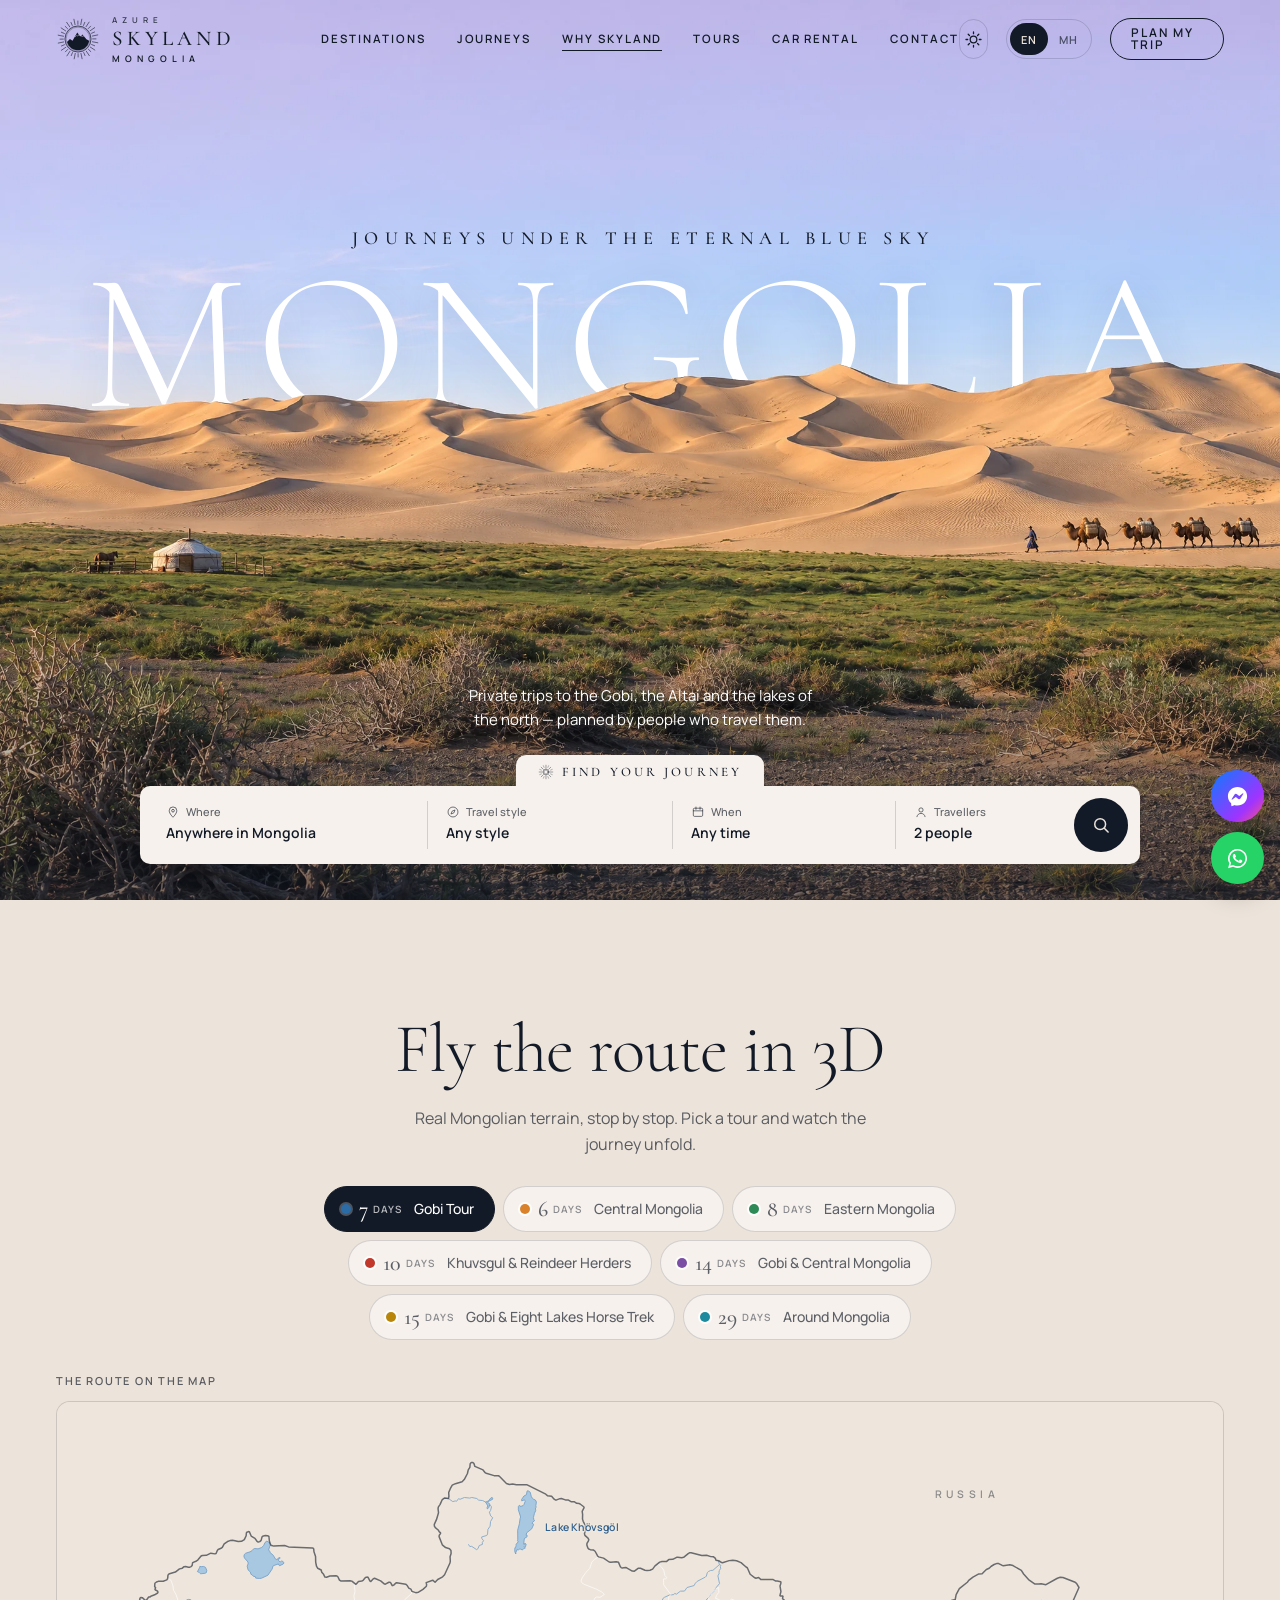
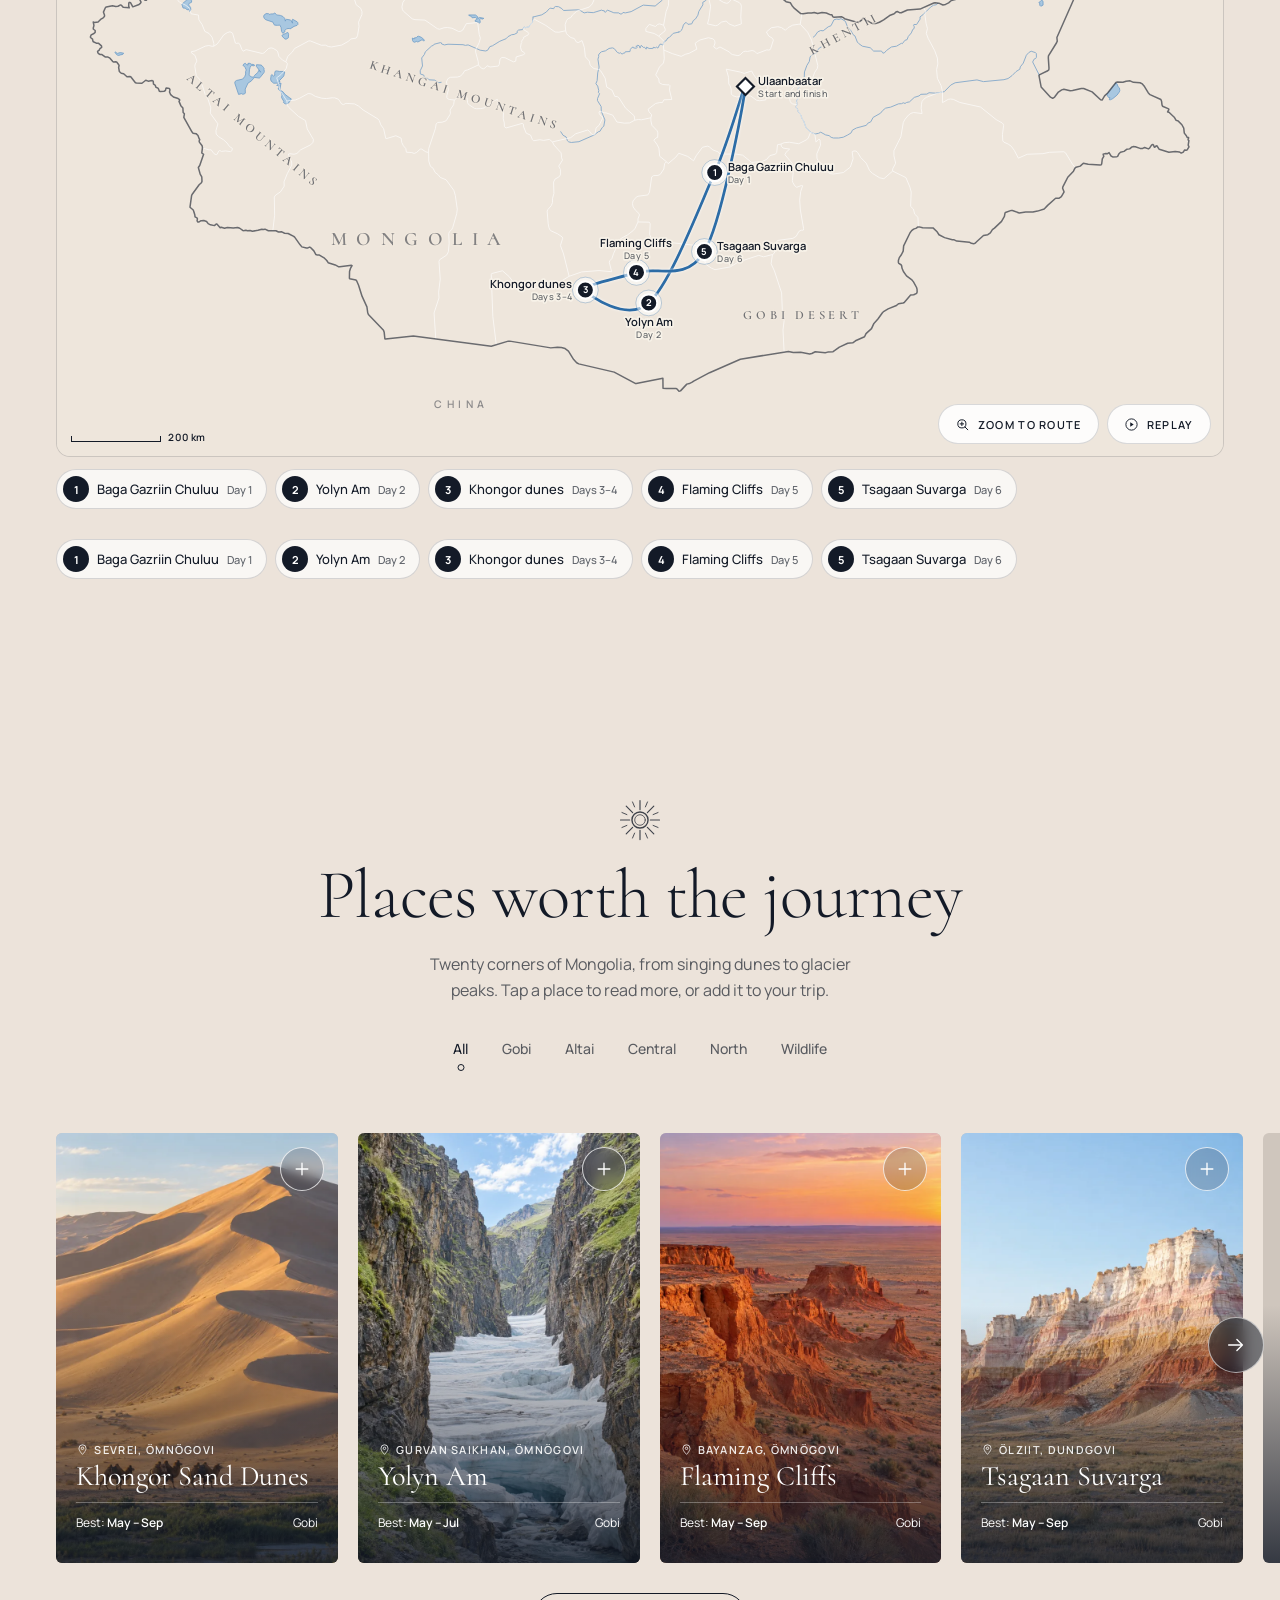
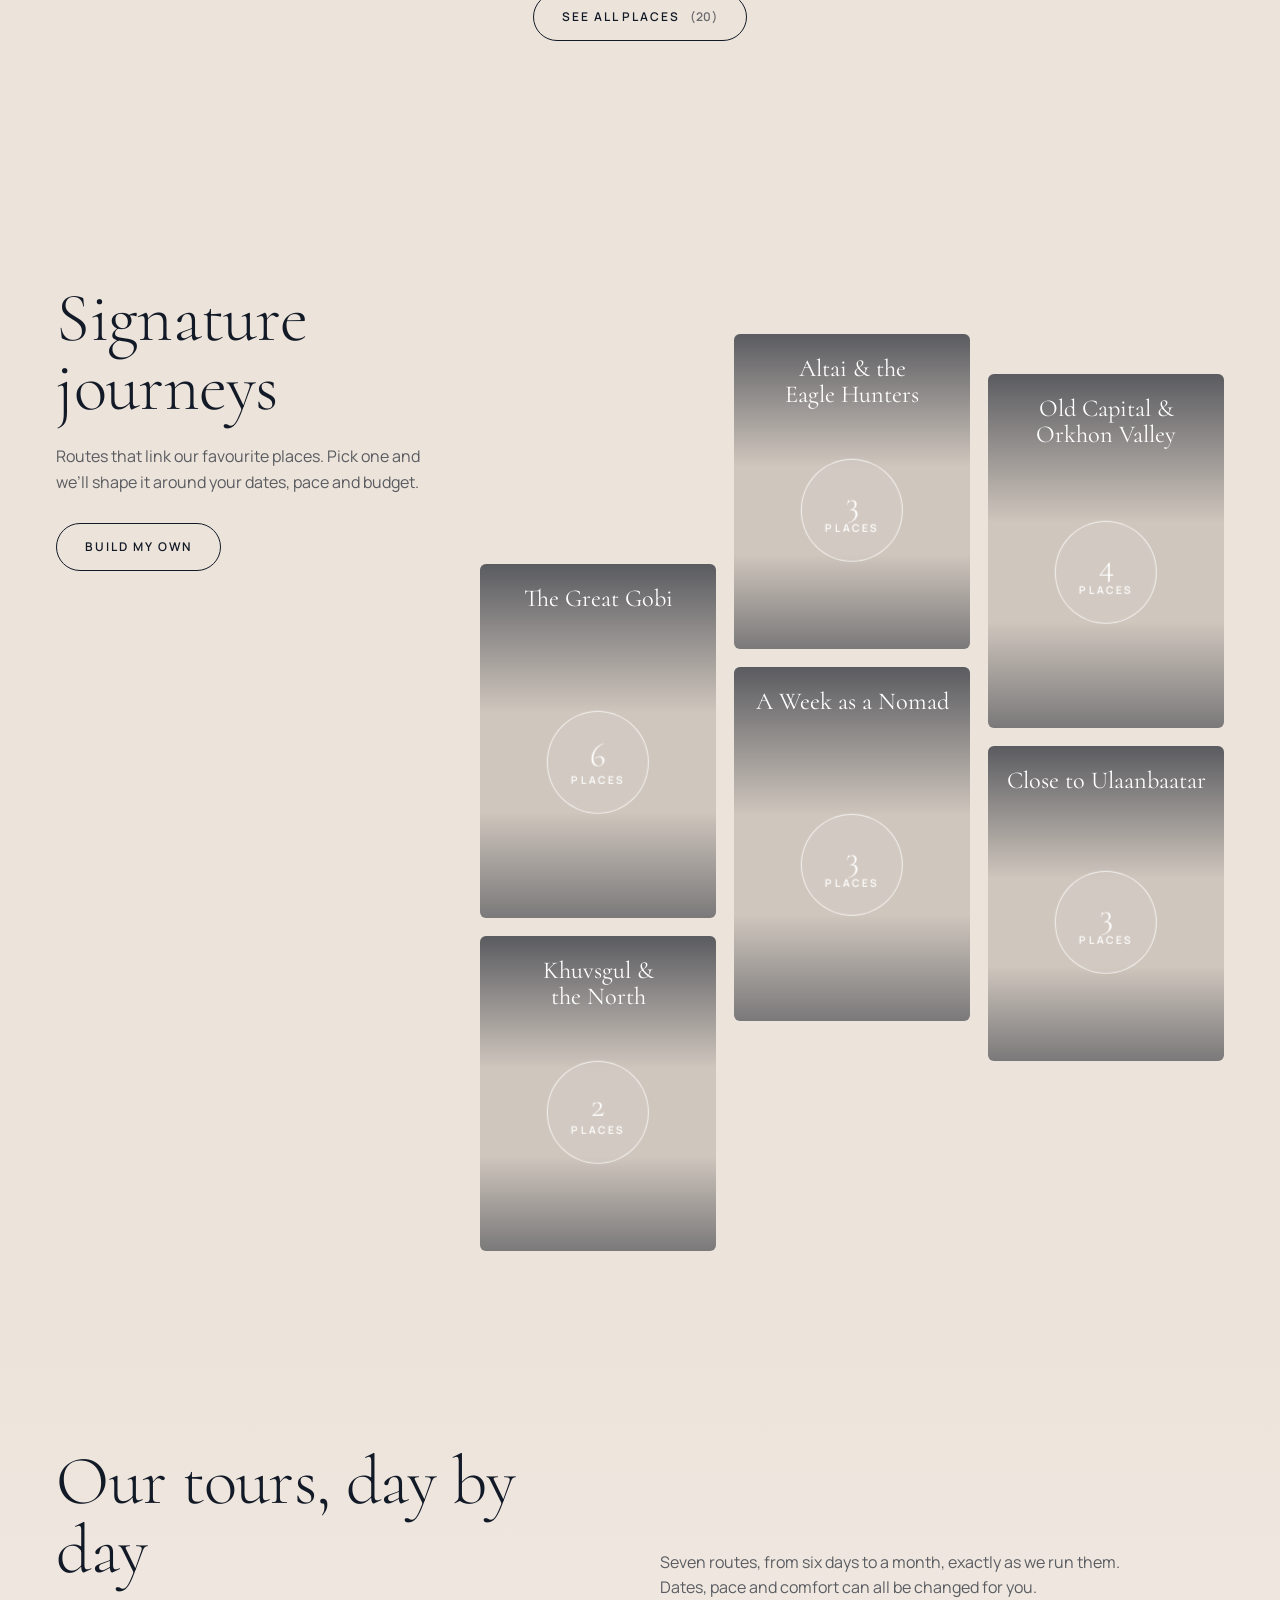
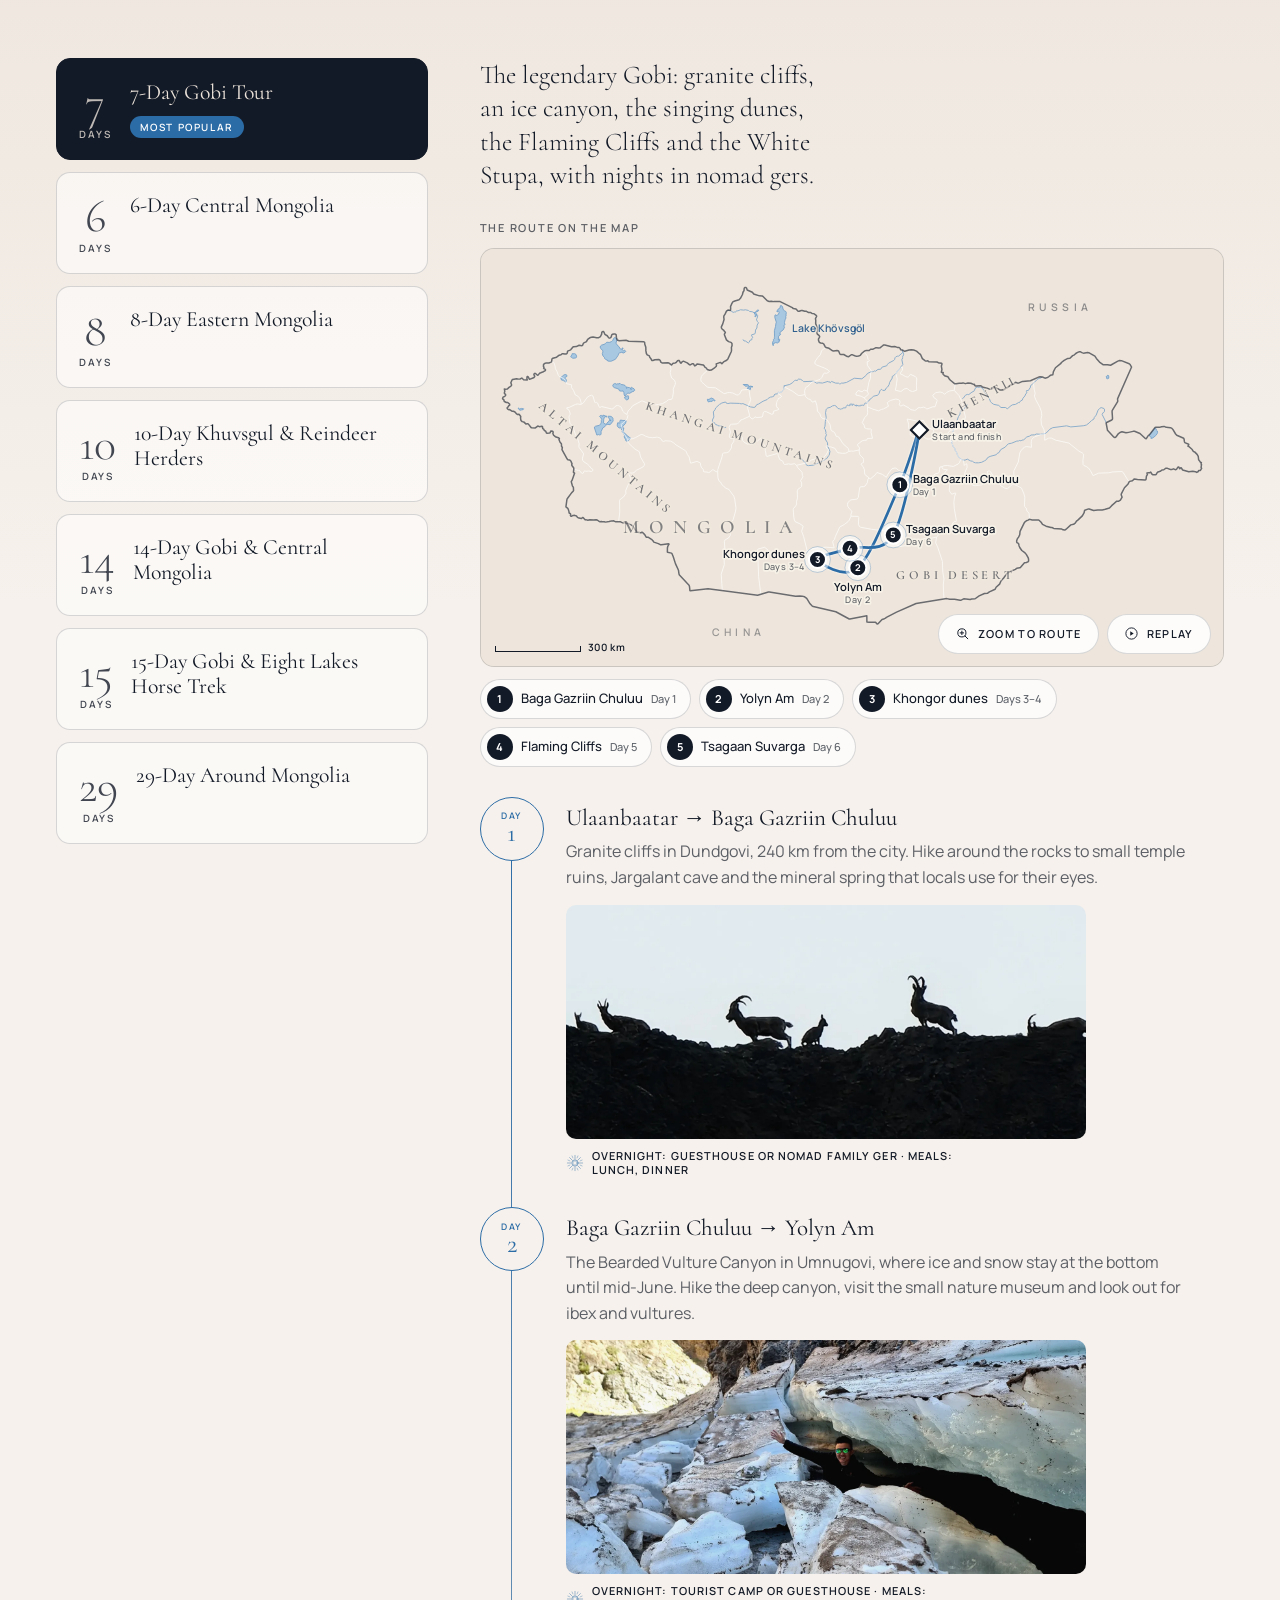
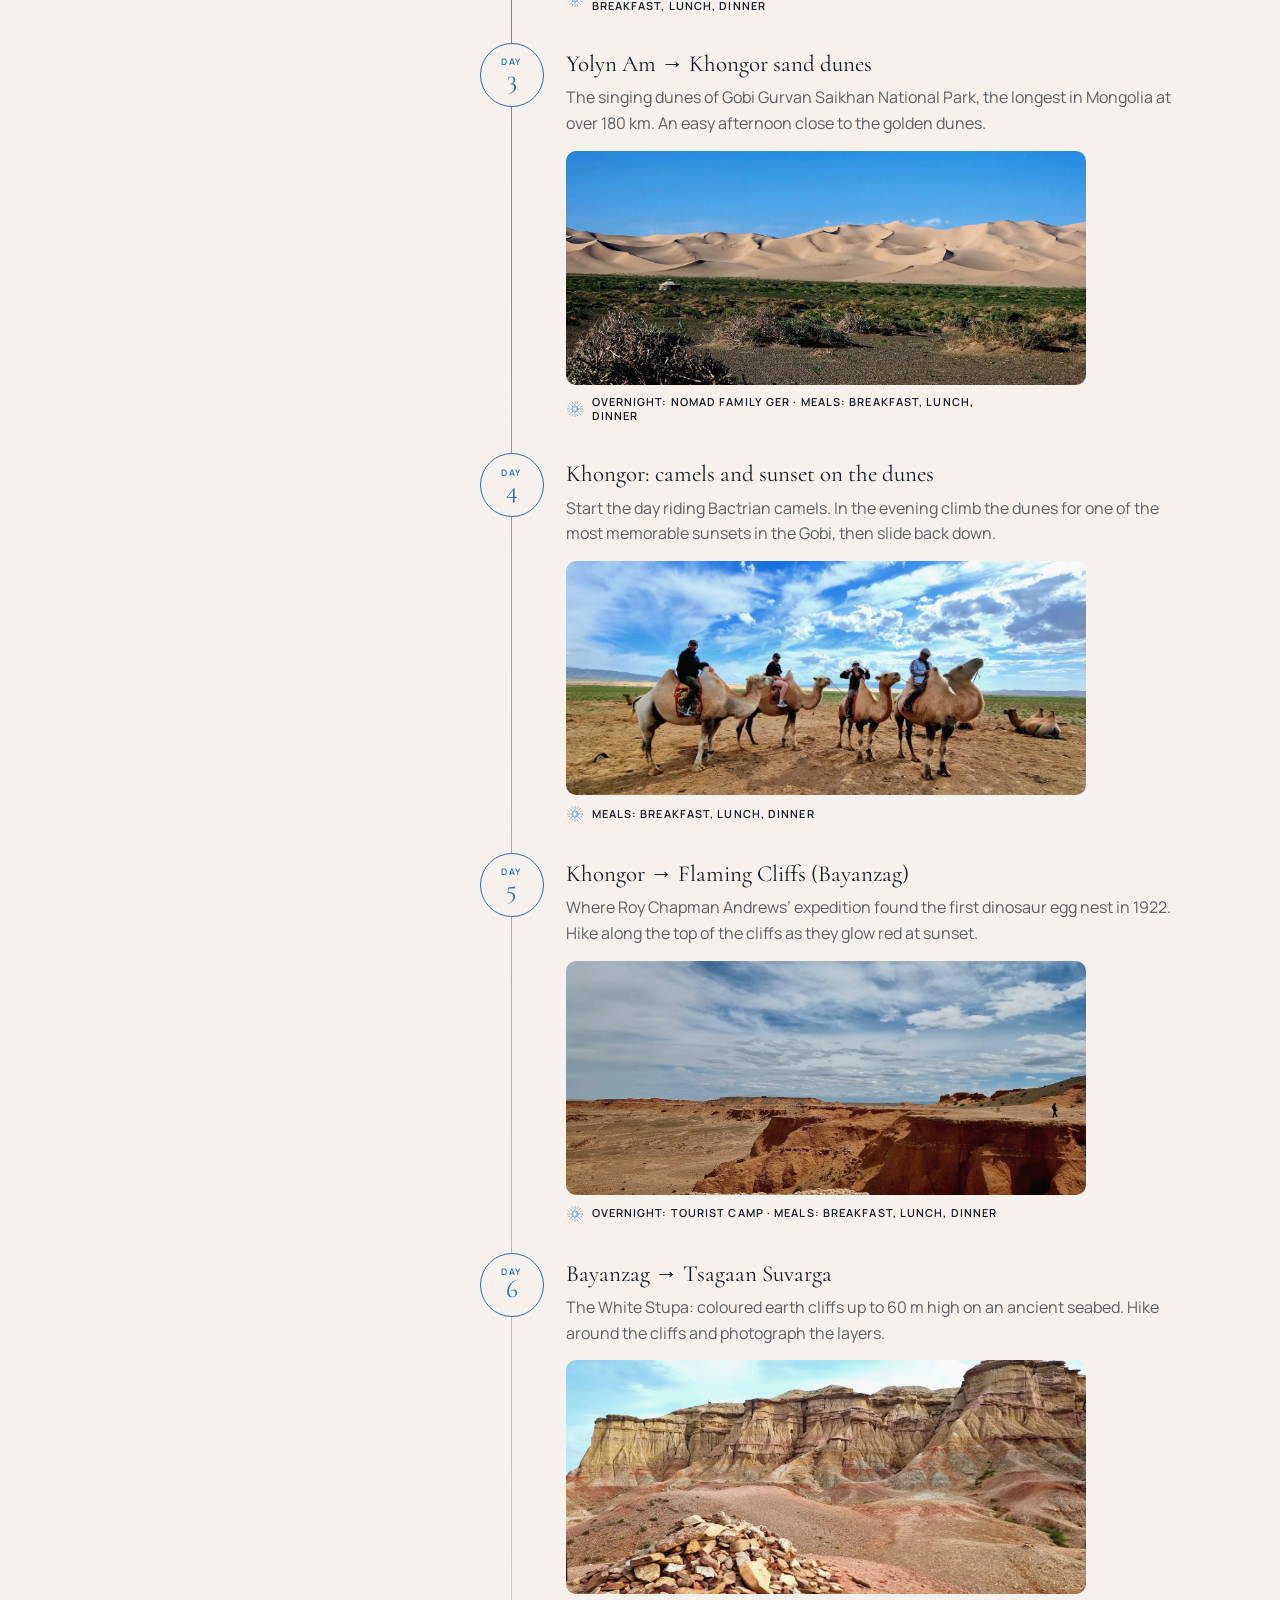
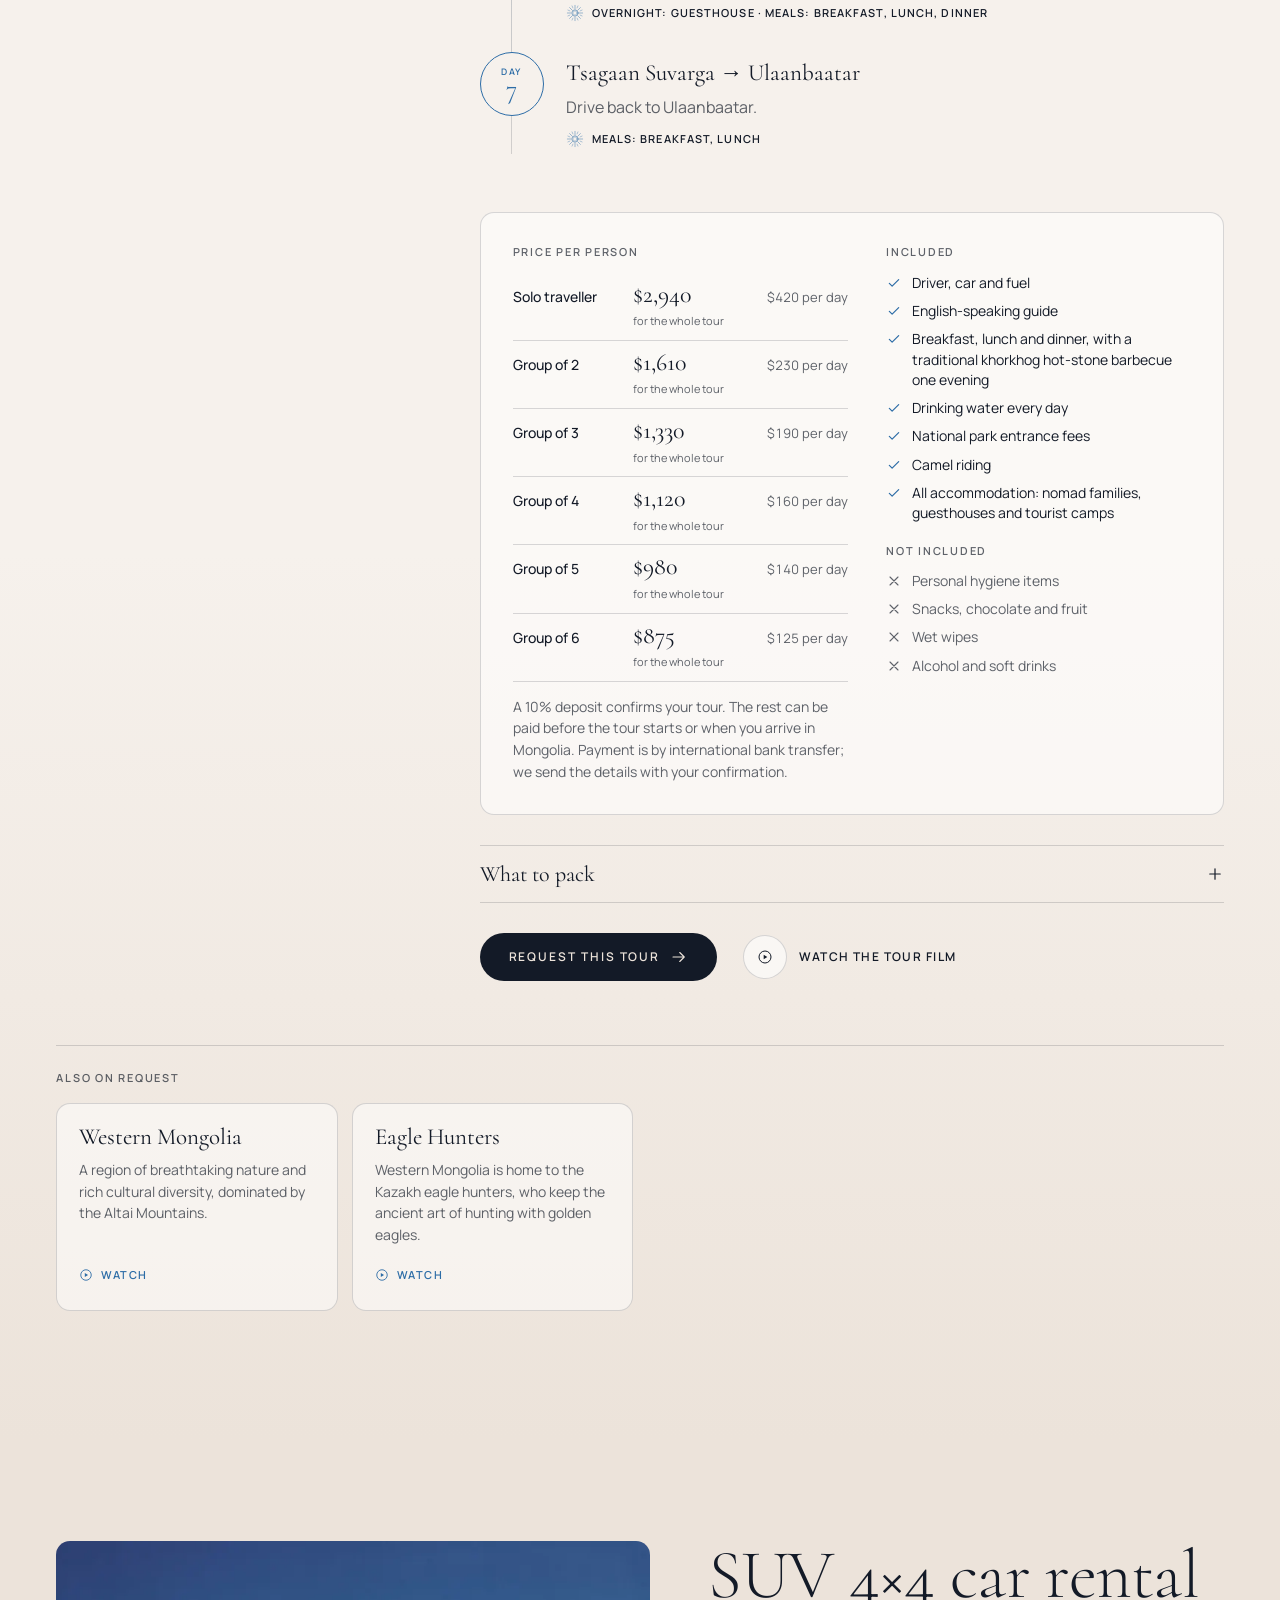
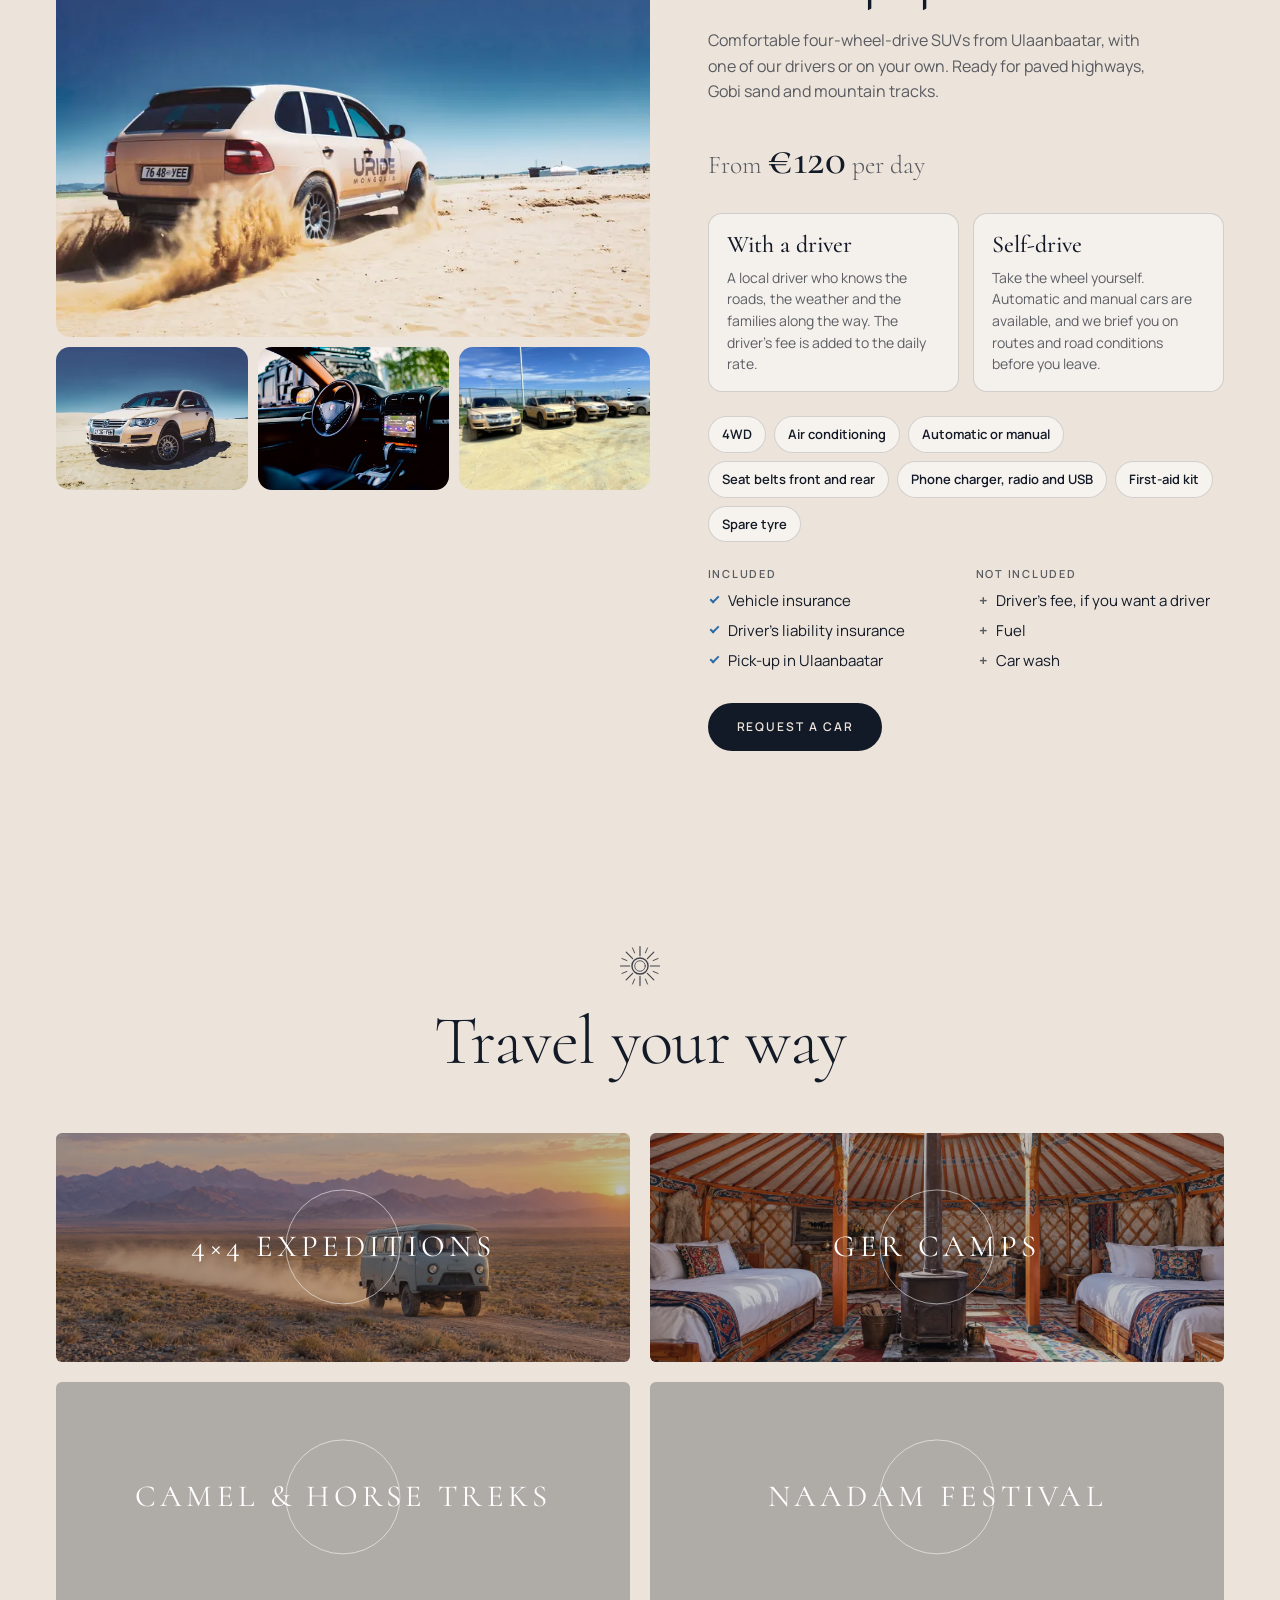
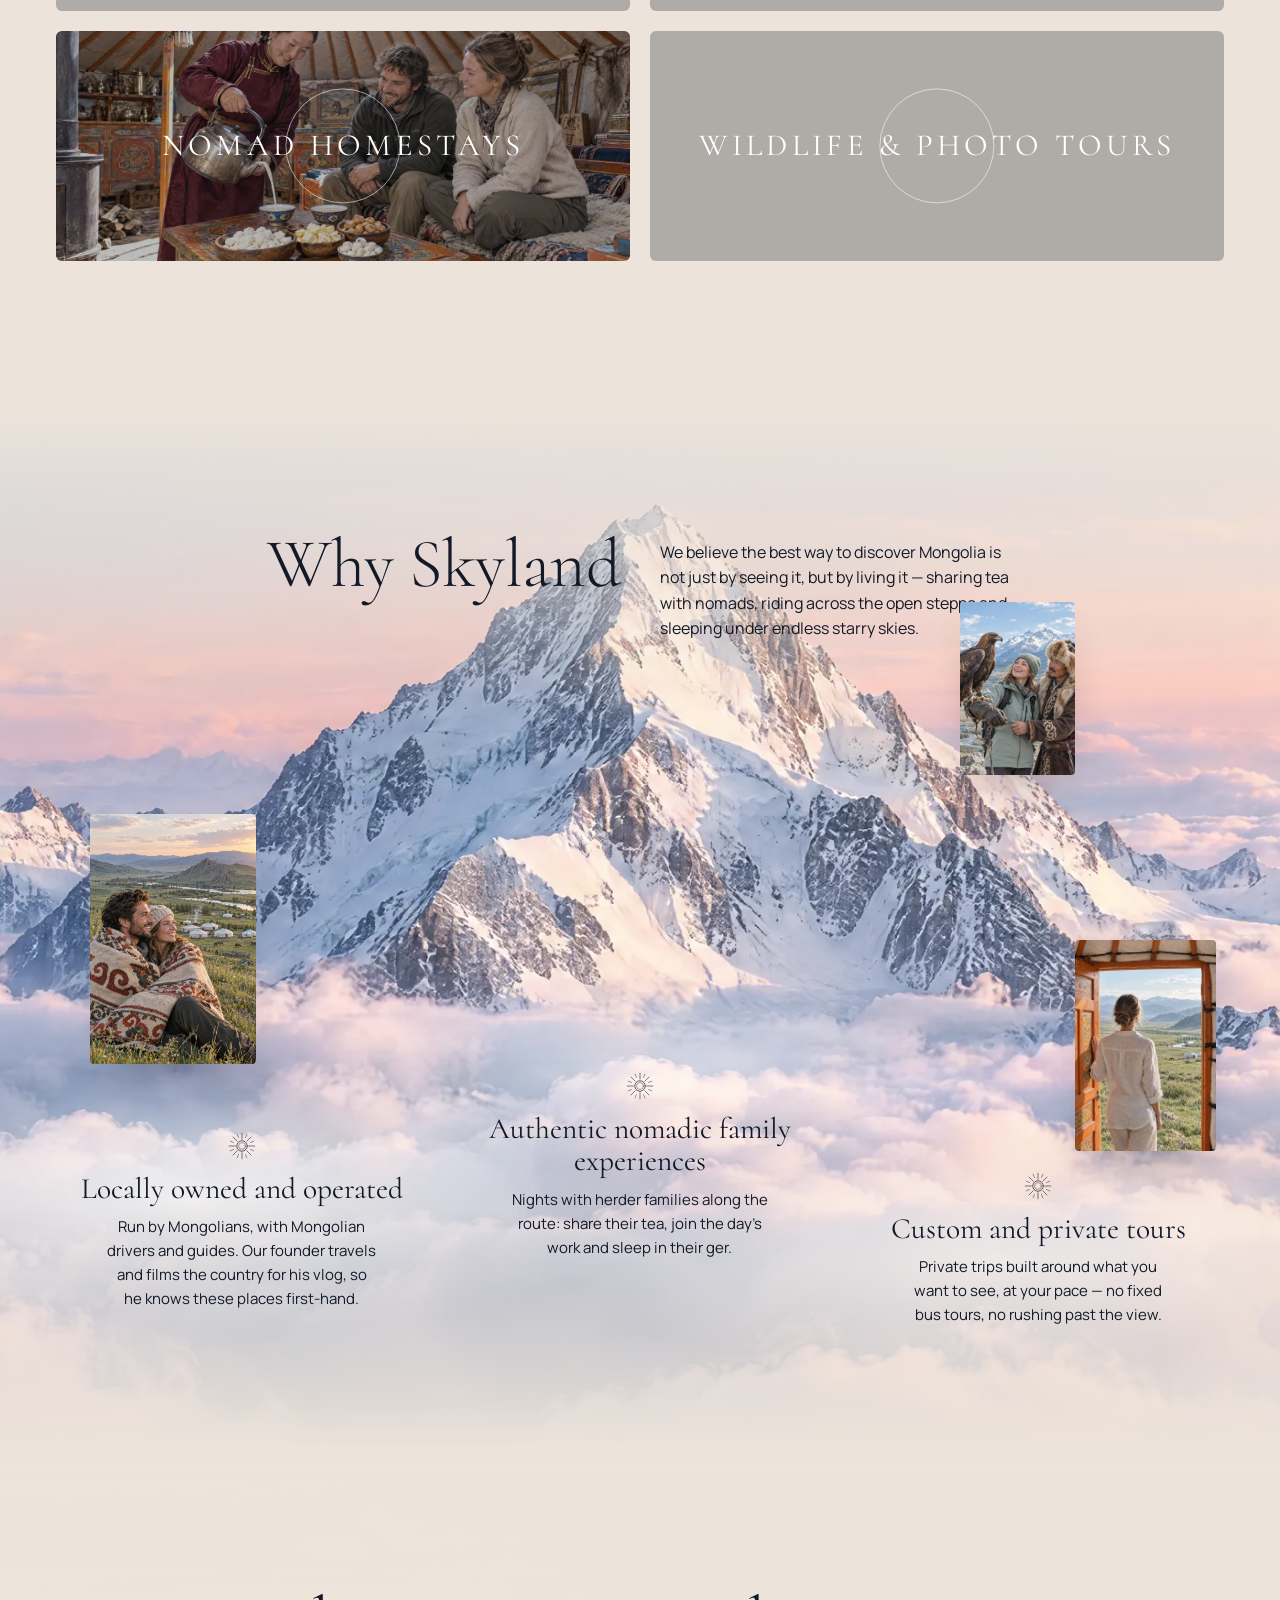
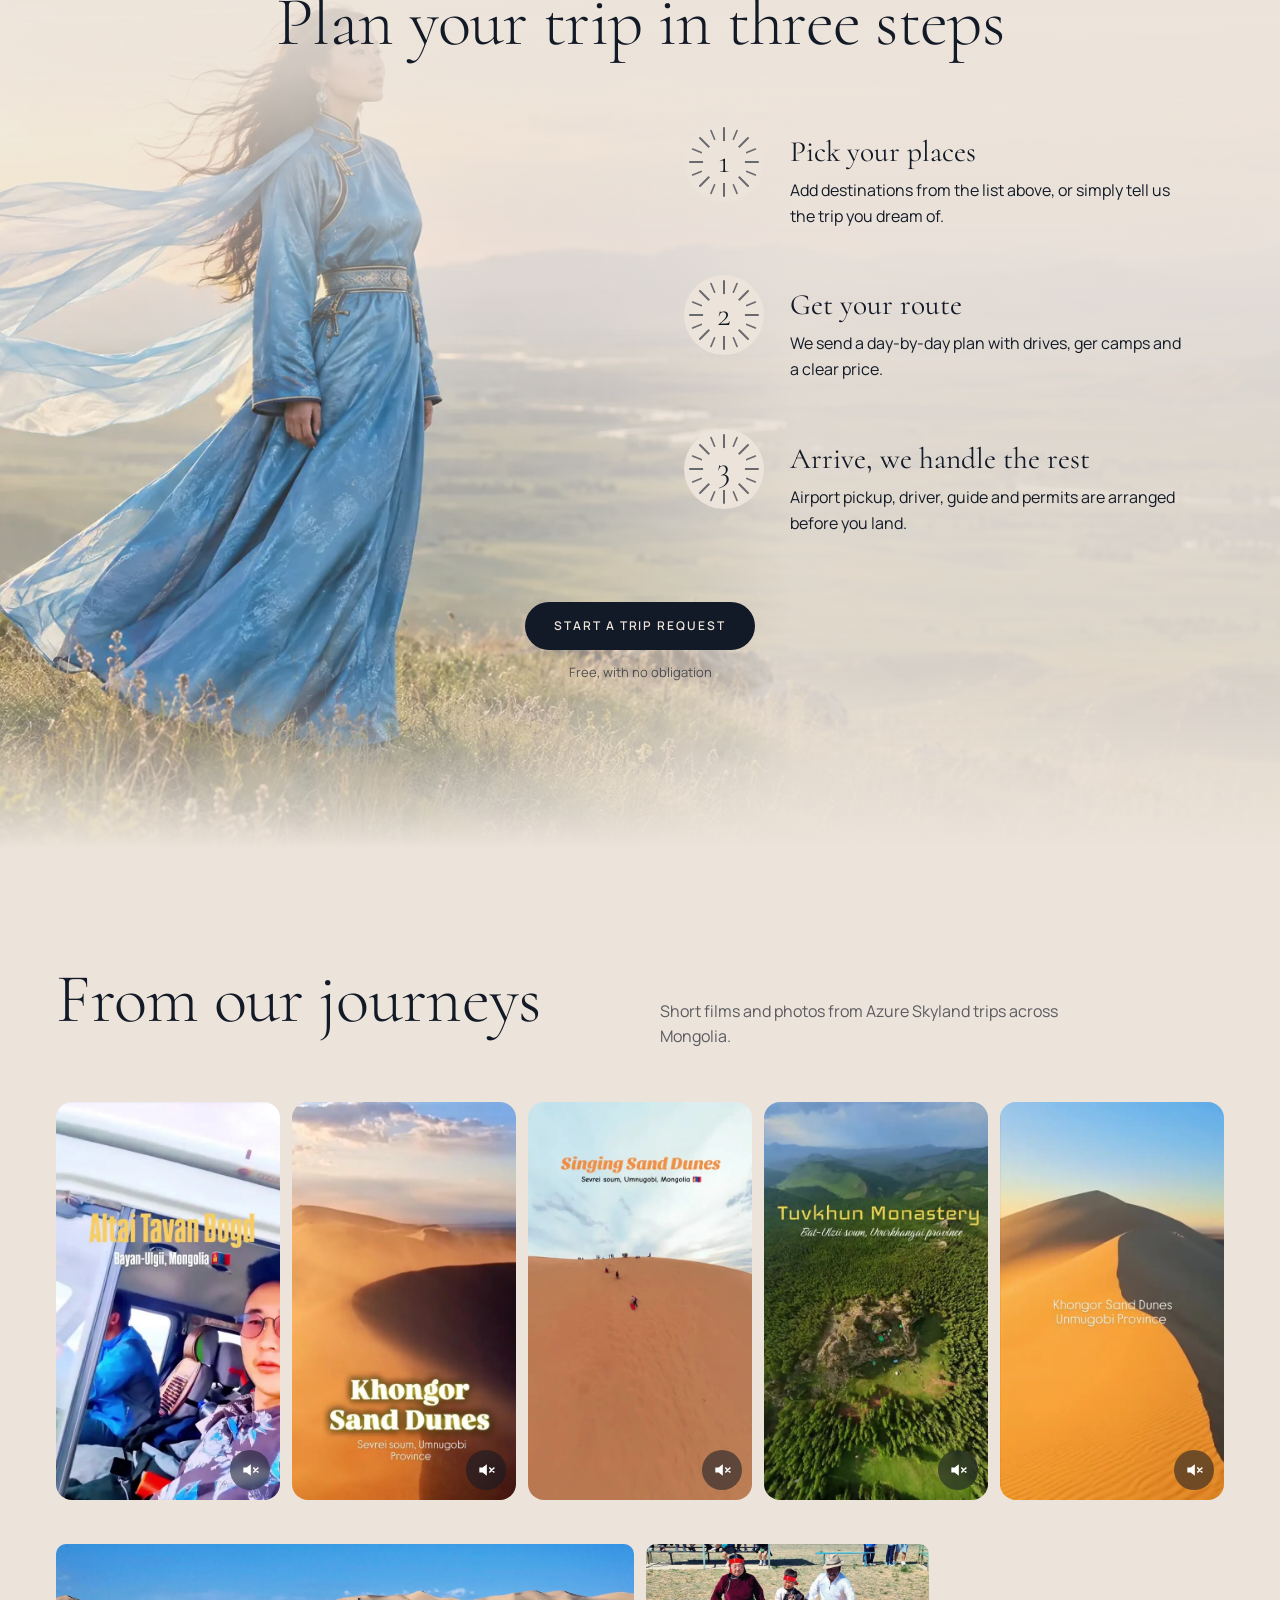
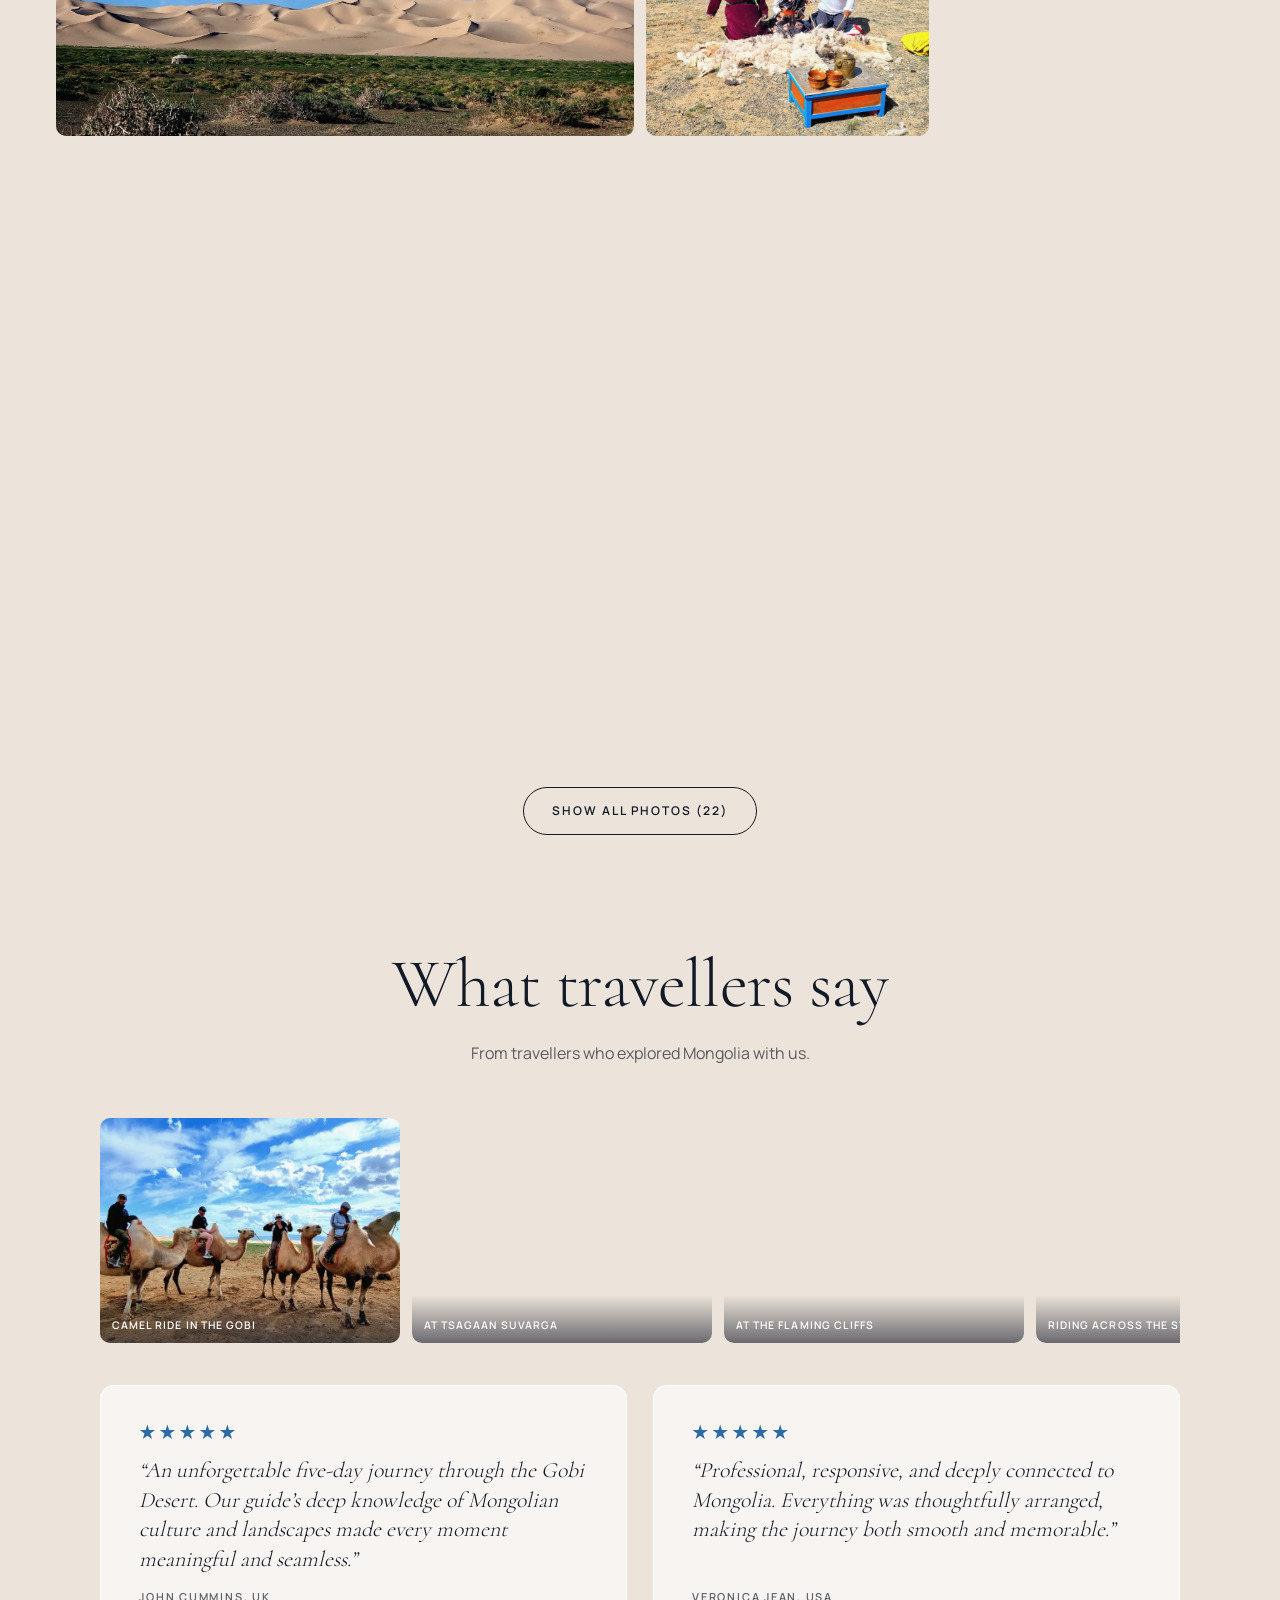
==== commit a147592a: "Map-first tour panel; lighter on phones; light/dark theme; Messenger and WhatsApp buttons; leave-a-r" ====
--- a/index.html
+++ b/index.html
@@ -19,7 +19,8 @@
 <link rel="alternate" hreflang="mn" href="https://skylandmongolia.com/?lang=mn">
 <link rel="alternate" hreflang="x-default" href="https://skylandmongolia.com/">
 <script type="application/ld+json">{"@context": "https://schema.org", "@type": "TravelAgency", "name": "Azure Skyland Mongolia", "url": "https://skylandmongolia.com/", "logo": "https://skylandmongolia.com/assets/mark.svg", "image": "https://skylandmongolia.com/img/og.jpg", "description": "Private tours across Mongolia: the Gobi, Central Mongolia, Lake Khuvsgul and the reindeer herders, Eastern Mongolia and the Altai, plus SUV 4×4 car rental from Ulaanbaatar.", "email": "skylandmongolia@gmail.com", "address": {"@type": "PostalAddress", "addressLocality": "Ulaanbaatar", "addressCountry": "MN"}, "areaServed": {"@type": "Country", "name": "Mongolia"}, "availableLanguage": ["English", "Mongolian"], "priceRange": "$$", "sameAs": ["https://www.instagram.com/skyland.mongolia", "https://www.facebook.com/mongoliantraveltuvshin", "https://www.youtube.com/@enhtuvshin7355"]}</script>
-<meta name="theme-color" content="#ECE3DA">
+<meta name="theme-color" content="#ECE3DA" id="themeColor">
+<script>/* theme before first paint: saved choice, else the device setting */(function(){var t=null;try{t=localStorage.getItem("sky-theme")}catch(e){}if(t!=="light"&&t!=="dark")t=(window.matchMedia&&matchMedia("(prefers-color-scheme: dark)").matches)?"dark":"light";document.documentElement.setAttribute("data-theme",t);var m=document.getElementById("themeColor");if(m)m.content=t==="dark"?"#0F141D":"#ECE3DA"})();</script>
 <link rel="icon" href="assets/favicon.svg" type="image/svg+xml">
 <link rel="preload" as="image" href="img/hero.webp" imagesrcset="img/hero-1600.webp 1600w, img/hero.webp 2560w" imagesizes="(max-aspect-ratio: 16/9) 180vh, 100vw">
 <style>html{background:#ECE3DA}html.js:not(.loaded) body{overflow:hidden}</style>
@@ -80,6 +81,7 @@
     <a href="#plan" data-i18n="nav.contact">Contact</a>
   </nav>
   <div class="hdr-right">
+    <button class="theme-btn" type="button" id="themeBtn" data-i18n-aria="theme.toggle" aria-label="Light or dark"><svg class="ic-sun" viewBox="0 0 24 24" aria-hidden="true"><circle cx="12" cy="12" r="4.2" fill="none" stroke="currentColor" stroke-width="1.6"/><path d="M12 2.5v2.2M12 19.3v2.2M2.5 12h2.2M19.3 12h2.2M5.3 5.3l1.6 1.6M17.1 17.1l1.6 1.6M5.3 18.7l1.6-1.6M17.1 6.9l1.6-1.6" stroke="currentColor" stroke-width="1.6" stroke-linecap="round"/></svg><svg class="ic-moon" viewBox="0 0 24 24" aria-hidden="true"><path d="M20 14.5A8.5 8.5 0 0 1 9.5 4a8.5 8.5 0 1 0 10.5 10.5z" fill="none" stroke="currentColor" stroke-width="1.6" stroke-linejoin="round"/></svg></button>
     <div class="lang" role="group" aria-label="Language">
       <button type="button" data-lang="en" aria-pressed="true">EN</button><button type="button" data-lang="mn" aria-pressed="false">МН</button>
     </div>
@@ -303,6 +305,25 @@
     <p class="lead center rv-lead" data-i18n="rv.lead" data-reveal>From travellers who explored Mongolia with us.</p>
     <div class="rv-photos" id="rvPhotos"></div>
     <div class="rv-list" id="rvList"></div>
+    <div class="rv-leave">
+      <button class="btn btn-ghost" type="button" id="rvOpen" aria-expanded="false" aria-controls="rvForm"><span data-i18n="rvf.open">Leave a review</span></button>
+      <form class="rvf" id="rvForm" hidden novalidate>
+        <div class="rvf-row">
+          <label><span data-i18n="rvf.name">Your name</span><input name="name" required maxlength="80" autocomplete="name"></label>
+          <label><span data-i18n="rvf.country">Country</span><input name="country" maxlength="60" autocomplete="country-name"></label>
+        </div>
+        <div class="rvf-row">
+          <div class="rvf-rate"><span data-i18n="rvf.rating">Your rating</span><div class="rvf-stars" role="group">
+            <button type="button" data-v="1" aria-pressed="false" aria-label="1">★</button><button type="button" data-v="2" aria-pressed="false" aria-label="2">★</button><button type="button" data-v="3" aria-pressed="false" aria-label="3">★</button><button type="button" data-v="4" aria-pressed="false" aria-label="4">★</button><button type="button" data-v="5" aria-pressed="false" aria-label="5">★</button>
+          </div><input type="hidden" name="rating" value="0"></div>
+          <label><span data-i18n="rvf.tourL">Which tour?</span><select name="tour"></select></label>
+        </div>
+        <label><span data-i18n="rvf.body">Your review</span><textarea name="body" rows="4" required maxlength="2000"></textarea></label>
+        <label class="hp" aria-hidden="true">Website<input name="website" tabindex="-1" autocomplete="off"></label>
+        <div class="rvf-foot"><button class="btn btn-ink" type="submit"><span data-i18n="rvf.send">Send review</span></button><p class="rvf-msg" id="rvMsg" aria-live="polite"></p></div>
+        <p class="rvf-note" data-i18n="rvf.note">Reviews appear on the site after we check them.</p>
+      </form>
+    </div>
   </div>
 </section>
 
@@ -370,6 +391,12 @@
   </div>
 </section>
 </main>
+
+<!-- ============ CHAT BUTTONS ============ -->
+<div class="chat-dock" aria-label="Chat with us">
+  <a class="chat-btn chat-ms" id="chatMs" href="https://m.me/mongoliantraveltuvshin" target="_blank" rel="noopener"><svg viewBox="0 0 24 24" aria-hidden="true"><path fill="currentColor" d="M12 2C6.36 2 2 6.13 2 11.7c0 2.91 1.19 5.43 3.14 7.17.16.15.26.35.27.57l.05 1.78a.8.8 0 0 0 1.12.71l1.98-.87a.8.8 0 0 1 .53-.04c.91.25 1.88.38 2.91.38 5.64 0 10-4.13 10-9.7S17.64 2 12 2zm6 7.46-2.94 4.66a1.5 1.5 0 0 1-2.17.4l-2.34-1.75a.6.6 0 0 0-.72 0l-3.16 2.4c-.42.32-.97-.18-.69-.63l2.94-4.66a1.5 1.5 0 0 1 2.17-.4l2.34 1.75a.6.6 0 0 0 .72 0l3.16-2.4c.42-.32.97.18.69.63z"/></svg><span data-i18n="chat.ms">Messenger</span></a>
+  <a class="chat-btn chat-wa" id="chatWa" href="https://wa.me/97695030466" target="_blank" rel="noopener"><svg viewBox="0 0 24 24" aria-hidden="true"><path fill="currentColor" d="M12.04 2a9.9 9.9 0 0 0-8.5 15l-1.4 5.1 5.24-1.38A9.92 9.92 0 1 0 12.04 2zm0 18.1a8.2 8.2 0 0 1-4.18-1.15l-.3-.18-3.1.82.83-3.03-.2-.31a8.22 8.22 0 1 1 6.95 3.85zm4.5-6.15c-.25-.12-1.46-.72-1.69-.8-.22-.08-.39-.12-.55.13-.16.24-.63.8-.78.96-.14.16-.29.18-.53.06-.25-.12-1.04-.38-1.98-1.22-.73-.65-1.23-1.46-1.37-1.7-.14-.25-.02-.38.11-.5.11-.11.25-.29.37-.43.12-.15.16-.25.25-.41.08-.17.04-.31-.02-.43-.06-.13-.55-1.33-.76-1.82-.2-.48-.4-.41-.55-.42h-.47c-.16 0-.43.06-.65.31-.23.24-.86.84-.86 2.05s.88 2.38 1 2.54c.12.17 1.73 2.64 4.2 3.7.58.25 1.04.4 1.4.52.59.19 1.12.16 1.55.1.47-.07 1.46-.6 1.66-1.18.21-.58.21-1.07.15-1.18-.06-.1-.22-.16-.47-.29z"/></svg><span data-i18n="chat.wa">WhatsApp</span></a>
+</div>
 
 <!-- ============ FOOTER ============ -->
 <footer class="foot">
--- a/styles.css
+++ b/styles.css
@@ -1,6 +1,6 @@
 /* Skyland Mongolia — styles. Tokens from DESIGN.md */
 :root{
-  --sand:#ECE3DA; --mist:#F6F1EC; --ink:#131A27; --azure:#2C6CA6; --dusk:#C9B8CF;
+  --sand:#ECE3DA; --sand-rgb:236,227,218; --mist:#F6F1EC; --ink:#131A27; --azure:#2C6CA6; --dusk:#C9B8CF;
   --line:rgba(19,26,39,.16); --ink-2:rgba(19,26,39,.68);
   --g:clamp(16px,4.4vw,64px); --maxw:1280px;
   --serif:'Cormorant',Georgia,'Times New Roman',serif;
@@ -53,7 +53,7 @@
 
 /* ========== header ========== */
 .hdr{position:fixed;inset:0 0 auto;z-index:40;height:78px;padding:0 var(--g);display:grid;grid-template-columns:1fr auto 1fr;align-items:center;transition:background .4s,box-shadow .4s,height .4s}
-.hdr.scrolled{background:rgba(236,227,218,.86);-webkit-backdrop-filter:blur(14px);backdrop-filter:blur(14px);box-shadow:0 1px 0 var(--line);height:66px}
+.hdr.scrolled{background:rgba(var(--sand-rgb),.86);-webkit-backdrop-filter:blur(14px);backdrop-filter:blur(14px);box-shadow:0 1px 0 var(--line);height:66px}
 .brand{display:inline-flex;align-items:center;gap:12px;text-decoration:none;justify-self:start}
 .brand-mark{width:44px;height:44px;display:block;color:var(--ink);--logo-bg:#C9BEDA}
 .hdr.scrolled .brand-mark{--logo-bg:var(--sand)}
@@ -195,9 +195,9 @@
 .why-sky{position:absolute;inset:0;z-index:-1}
 .why-bg{position:absolute;left:0;top:-6%;width:100%;height:112%;object-fit:cover;object-position:50% 45%}
 .why-sky::before,.why-sky::after{content:"";position:absolute;left:0;right:0;z-index:2;pointer-events:none}
-.why-sky::before{top:0;height:30%;background:linear-gradient(var(--sand),rgba(236,227,218,0))}
-.why-sky::after{bottom:0;height:34%;background:linear-gradient(rgba(236,227,218,0),var(--sand))}
-.why-cloud{position:absolute;inset:40% -20% 0;z-index:1;pointer-events:none;background:radial-gradient(40% 30% at 25% 60%,rgba(255,255,255,.85),transparent 70%),radial-gradient(35% 25% at 70% 70%,rgba(255,255,255,.8),transparent 70%),radial-gradient(30% 22% at 50% 40%,rgba(255,255,255,.55),transparent 70%);filter:blur(10px);animation:drift 26s ease-in-out infinite alternate}
+.why-sky::before{top:0;height:30%;background:linear-gradient(var(--sand),rgba(var(--sand-rgb),0))}
+.why-sky::after{bottom:0;height:34%;background:linear-gradient(rgba(var(--sand-rgb),0),var(--sand))}
+.why-cloud{position:absolute;inset:40% -20% 0;z-index:1;pointer-events:none;background:radial-gradient(40% 30% at 25% 60%,rgba(255,255,255,.85),transparent 70%),radial-gradient(35% 25% at 70% 70%,rgba(255,255,255,.8),transparent 70%),radial-gradient(30% 22% at 50% 40%,rgba(255,255,255,.55),transparent 70%);animation:drift 26s ease-in-out infinite alternate}
 @keyframes drift{from{transform:translateX(-5%)}to{transform:translateX(5%)}}
 .why-head{display:grid;grid-template-columns:1fr 1fr;gap:40px;align-items:start;position:relative;z-index:2}
 .why-head .h2{justify-self:end;text-align:right;max-width:6.5em}
@@ -216,7 +216,7 @@
 /* ========== steps ========== */
 .steps{position:relative;padding:clamp(100px,11vw,170px) 0 clamp(120px,13vw,200px);overflow:hidden;isolation:isolate}
 .steps-bg{position:absolute;left:0;bottom:0;width:100%;height:100%;object-fit:cover;object-position:30% 50%;z-index:-2}
-.steps::before{content:"";position:absolute;inset:0;z-index:-1;background:linear-gradient(var(--sand) 0%,rgba(236,227,218,.86) 22%,rgba(236,227,218,.15) 55%,rgba(236,227,218,.2) 82%,var(--sand) 100%),linear-gradient(90deg,rgba(236,227,218,0) 30%,rgba(236,227,218,.82) 62%)}
+.steps::before{content:"";position:absolute;inset:0;z-index:-1;background:linear-gradient(var(--sand) 0%,rgba(var(--sand-rgb),.86) 22%,rgba(var(--sand-rgb),.15) 55%,rgba(var(--sand-rgb),.2) 82%,var(--sand) 100%),linear-gradient(90deg,rgba(var(--sand-rgb),0) 30%,rgba(var(--sand-rgb),.82) 62%)}
 .steps .h2{margin-bottom:64px}
 .steplist{list-style:none;margin:0 0 0 auto;padding:0;max-width:540px;position:relative}
 .steplist::before{content:"";position:absolute;left:39px;top:40px;bottom:40px;width:1px;background:var(--ink);opacity:.35;transform-origin:top;transform:scaleY(var(--p,1))}
@@ -244,7 +244,7 @@
 /* ========== plan ========== */
 .plan{position:relative;padding:clamp(90px,10vw,160px) 0;isolation:isolate;overflow:hidden}
 .plan-bg{position:absolute;inset:0;width:100%;height:100%;object-fit:cover;z-index:-2}
-.plan::before{content:"";position:absolute;inset:0;z-index:-1;background:linear-gradient(var(--sand),rgba(236,227,218,0) 18%,rgba(236,227,218,0) 82%,var(--sand))}
+.plan::before{content:"";position:absolute;inset:0;z-index:-1;background:linear-gradient(var(--sand),rgba(var(--sand-rgb),0) 18%,rgba(var(--sand-rgb),0) 82%,var(--sand))}
 .plan-card{background:rgba(246,241,236,.8);-webkit-backdrop-filter:blur(16px) saturate(1.1);backdrop-filter:blur(16px) saturate(1.1);border:1px solid rgba(255,255,255,.6);border-radius:12px;padding:clamp(24px,4.4vw,60px);max-width:1120px;margin:0 auto}
 .plan-card .h2{margin-bottom:40px}
 .plan-grid{display:grid;grid-template-columns:1.15fr 1fr;gap:clamp(28px,4vw,56px);align-items:start}
@@ -534,7 +534,7 @@
   .hero{--wordline:42.5%}
   .hero-kicker{font-size:12px;letter-spacing:.24em;max-width:86vw;margin-left:auto;margin-right:auto;text-wrap:balance}
   .plan-grid{grid-template-columns:1fr}
-  .steps::before{background:linear-gradient(var(--sand) 0%,rgba(236,227,218,.9) 30%,rgba(236,227,218,.8) 72%,var(--sand) 100%)}
+  .steps::before{background:linear-gradient(var(--sand) 0%,rgba(var(--sand-rgb),.9) 30%,rgba(var(--sand-rgb),.8) 72%,var(--sand) 100%)}
   .detail-in{grid-template-columns:1fr;overflow:auto}
   .detail-img{min-height:38vh}
   .detail-body{overflow:visible}
@@ -722,3 +722,69 @@
 .legal-note{font-size:12px;margin:10px 0 0;opacity:.8}
 .legal-note a{color:inherit}
 .foot-legal a{color:inherit}
+
+/* phones/tablets: no live blur behind glass panels and no endless background animation (saves battery and heat) */
+html.lite .hdr.scrolled{-webkit-backdrop-filter:none;backdrop-filter:none;background:rgba(var(--sand-rgb),.97)}
+html.lite .plan-card{-webkit-backdrop-filter:none;backdrop-filter:none;background:rgba(246,241,236,.96)}
+html.lite .card-add,html.lite .track-arrow,html.lite .jring,html.lite .reel-snd{-webkit-backdrop-filter:none;backdrop-filter:none}
+html.lite .why-cloud,html.lite .m-route{animation:none}
+html.lite .hero-bg,html.lite .hero-fg,html.lite .mcol{will-change:auto}
+
+/* ---------- dark theme ---------- */
+html[data-theme="dark"]{--sand:#0F141D;--sand-rgb:15,20,29;--mist:#171E2A;--ink:#ECE4DB;--ink-2:rgba(236,228,219,.7);--line:rgba(236,228,219,.16);--azure:#7BB1E3;--dusk:#3B3247;color-scheme:dark}
+.theme-btn{width:40px;height:40px;border-radius:999px;border:1px solid var(--line);background:none;color:inherit;display:grid;place-items:center;padding:0}
+.theme-btn svg{width:19px;height:19px}
+.theme-btn .ic-moon{display:none}
+html[data-theme="dark"] .theme-btn .ic-sun{display:none}
+html[data-theme="dark"] .theme-btn .ic-moon{display:block}
+html[data-theme="dark"] .hdr.scrolled{background:rgba(15,20,29,.86)}
+html.lite[data-theme="dark"] .hdr.scrolled{background:rgba(15,20,29,.97)}
+html[data-theme="dark"] .plan-card{background:rgba(23,30,42,.86);border-color:rgba(255,255,255,.08)}
+html.lite[data-theme="dark"] .plan-card{background:rgba(23,30,42,.97)}
+html[data-theme="dark"] .car-opt,html[data-theme="dark"] .car-feat li{background:rgba(255,255,255,.04)}
+html[data-theme="dark"] img{filter:none}
+@media (max-width:820px){.theme-btn{width:36px;height:36px}}
+/* dark: the maps keep their daylight colours (labels sit on light map imagery) */
+html[data-theme="dark"] .rmap-stage,html[data-theme="dark"] .jm-stage{--sand-rgb:236,227,218;--ink:#131A27;--ink-2:rgba(19,26,39,.68);--line:rgba(19,26,39,.16);--sand:#ECE3DA;--mist:#F6F1EC;--azure:#2C6CA6;color:#131A27}
+/* dark: light glass surfaces become quiet dark panels */
+html[data-theme="dark"] .tour-tab,html[data-theme="dark"] .tour-info,html[data-theme="dark"] .tours-more li,html[data-theme="dark"] .jm-tab,
+html[data-theme="dark"] .rmap-stops button,html[data-theme="dark"] .rmap-replay,html[data-theme="dark"] .rmap-zoom,html[data-theme="dark"] .tour-film .play{background:rgba(255,255,255,.05)}
+html[data-theme="dark"] .rmap-stops button:hover,html[data-theme="dark"] .rmap-stops button:focus-visible,html[data-theme="dark"] .rmap-stops button.cur{background:rgba(255,255,255,.1)}
+html[data-theme="dark"] .jm-stage .rmap-replay,html[data-theme="dark"] .jm-stage .rmap-zoom{background:#fff}
+html[data-theme="dark"] .rv{background:rgba(255,255,255,.05);border-color:rgba(255,255,255,.1)}
+html[data-theme="dark"] .chips li{background:rgba(255,255,255,.08)}
+html[data-theme="dark"] .pf input,html[data-theme="dark"] .pf select,html[data-theme="dark"] .pf textarea{background:rgba(255,255,255,.07);border-color:rgba(255,255,255,.14)}
+html[data-theme="dark"] .pf select option{background:#171E2A;color:#ECE4DB}
+html[data-theme="dark"] .btn-light{background:#ECE4DB;color:#0F141D}
+html[data-theme="dark"] .tour-tab[aria-selected="true"]{background:var(--ink);color:var(--sand)}
+html[data-theme="dark"] .jm-tab[aria-selected="true"]{background:var(--ink);color:var(--sand)}
+
+/* ---------- floating chat buttons ---------- */
+.chat-dock{position:fixed;right:max(16px,env(safe-area-inset-right,0px));bottom:max(16px,env(safe-area-inset-bottom,0px));z-index:45;display:flex;flex-direction:column;gap:10px;align-items:flex-end}
+.chat-btn{display:flex;align-items:center;gap:0;height:52px;min-width:52px;padding:0 15px;border-radius:999px;color:#fff;text-decoration:none;font:700 13px/1 var(--sans);letter-spacing:.02em;box-shadow:0 10px 26px rgba(0,0,0,.22);transition:transform .25s var(--ease),gap .25s var(--ease)}
+.chat-btn svg{width:23px;height:23px}
+.chat-btn span{max-width:0;overflow:hidden;white-space:nowrap;transition:max-width .3s var(--ease)}
+.chat-ms{background:linear-gradient(135deg,#0A7CFF,#A033FF 70%,#FF5280)}
+.chat-wa{background:#25D366}
+@media (hover:hover){.chat-btn:hover{gap:9px;transform:translateY(-2px)}.chat-btn:hover span{max-width:120px}}
+.chat-btn:focus-visible{gap:9px}.chat-btn:focus-visible span{max-width:120px}
+@media (max-width:600px){.chat-btn{height:48px;min-width:48px;padding:0 13px}.chat-btn svg{width:22px;height:22px}}
+body.dlg-open .chat-dock,body.menu-open .chat-dock{display:none}
+
+/* ---------- leave a review ---------- */
+.rv-leave{margin-top:34px;display:grid;justify-items:center;gap:18px}
+.rvf{width:min(720px,100%);display:grid;gap:14px;padding:clamp(20px,3vw,32px);border:1px solid var(--line);border-radius:16px;background:rgba(255,255,255,.5)}
+html[data-theme="dark"] .rvf{background:rgba(255,255,255,.04)}
+.rvf-row{display:grid;grid-template-columns:1fr 1fr;gap:14px}
+.rvf label,.rvf-rate{display:grid;gap:6px;font:600 11px/1.2 var(--sans);letter-spacing:.12em;text-transform:uppercase;color:var(--ink-2);min-width:0}
+.rvf input,.rvf select,.rvf textarea{font:500 15px/1.4 var(--sans);letter-spacing:0;text-transform:none;color:var(--ink);background:rgba(255,255,255,.7);border:1px solid var(--line);border-radius:10px;padding:11px 13px;width:100%;min-width:0}
+html[data-theme="dark"] .rvf input,html[data-theme="dark"] .rvf select,html[data-theme="dark"] .rvf textarea{background:rgba(255,255,255,.07)}
+.rvf-stars{display:flex;gap:4px}
+.rvf-stars button{border:0;background:none;font-size:30px;line-height:1;padding:2px;color:var(--line);cursor:pointer;transition:transform .15s}
+.rvf-stars button[aria-pressed="true"]{color:#E3A33B}
+.rvf-stars button:hover{transform:scale(1.12)}
+.rvf-foot{display:flex;align-items:center;gap:16px;flex-wrap:wrap}
+.rvf-msg{margin:0;font-size:14px;color:var(--ink-2)}
+.rvf-note{margin:0;font-size:12px;color:var(--ink-2)}
+.rvf .hp{position:absolute!important;left:-9999px;width:1px;height:1px;overflow:hidden}
+@media (max-width:600px){.rvf-row{grid-template-columns:1fr}}
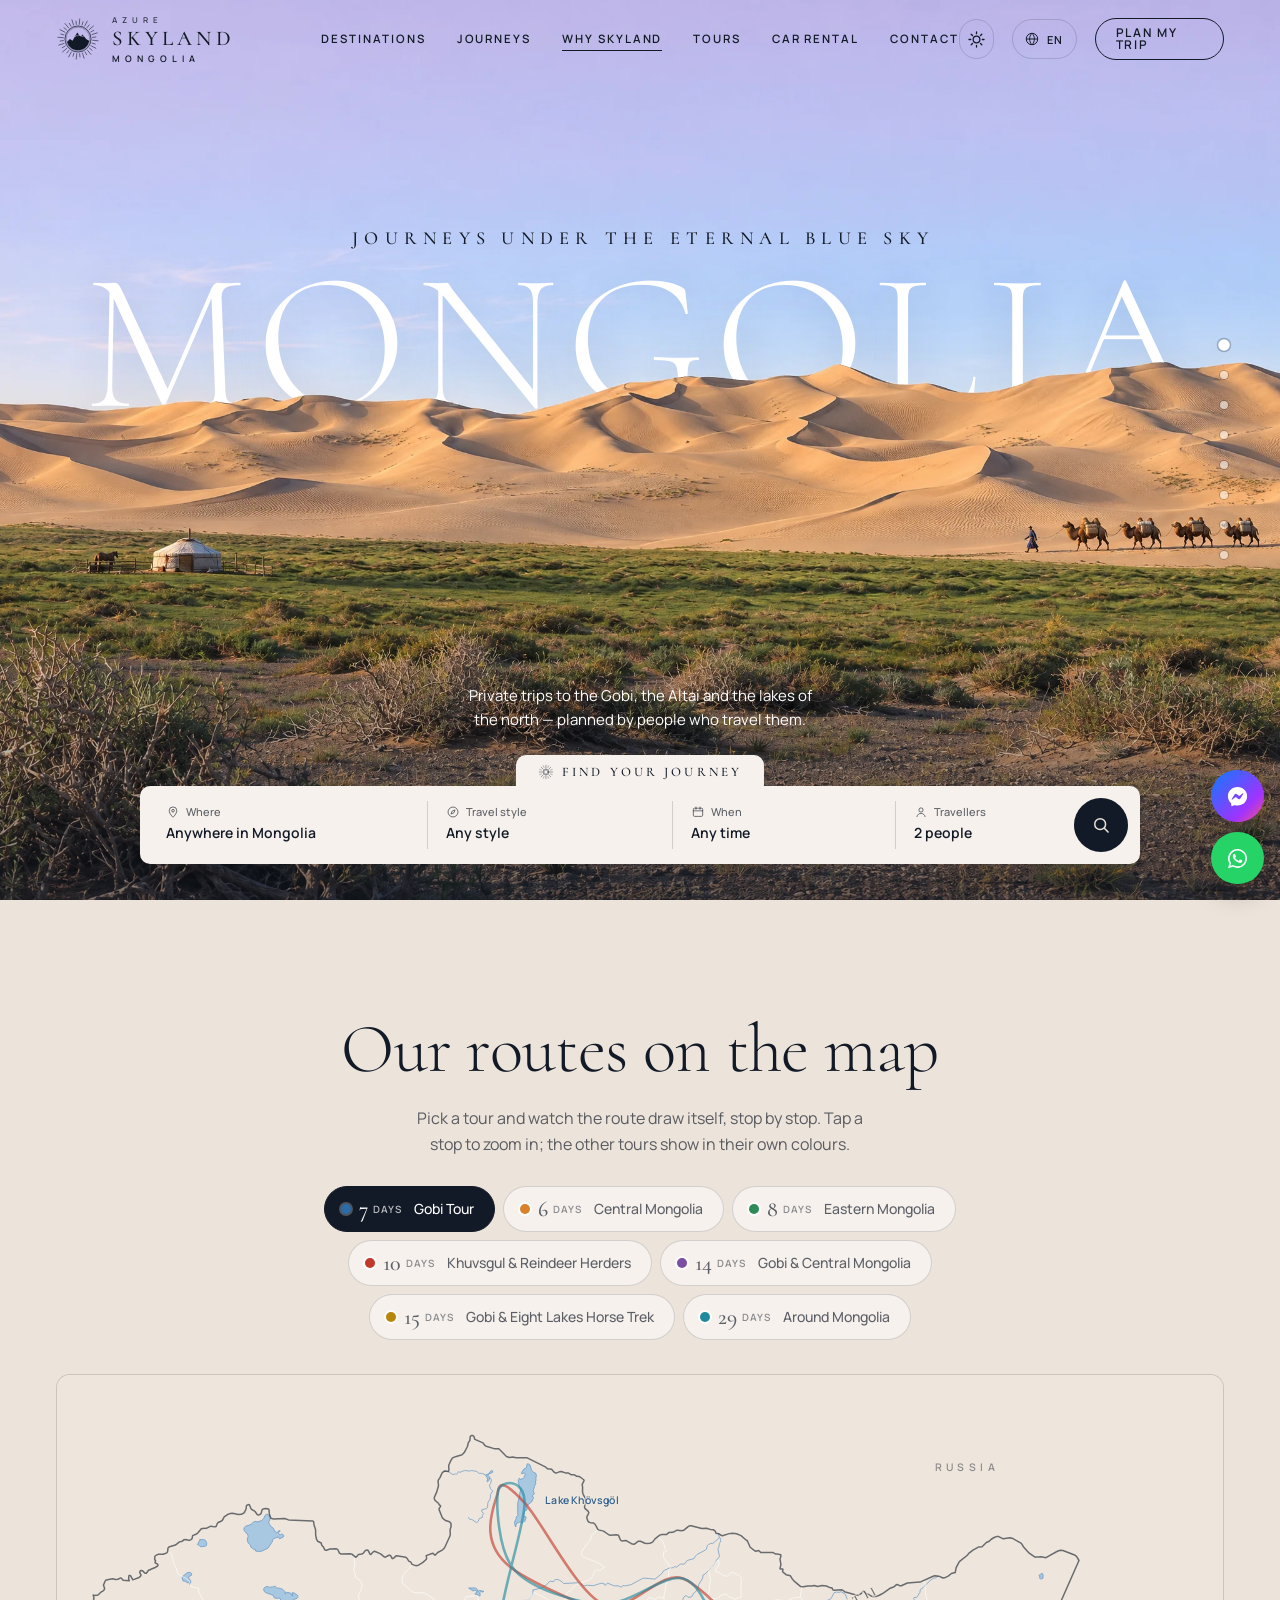
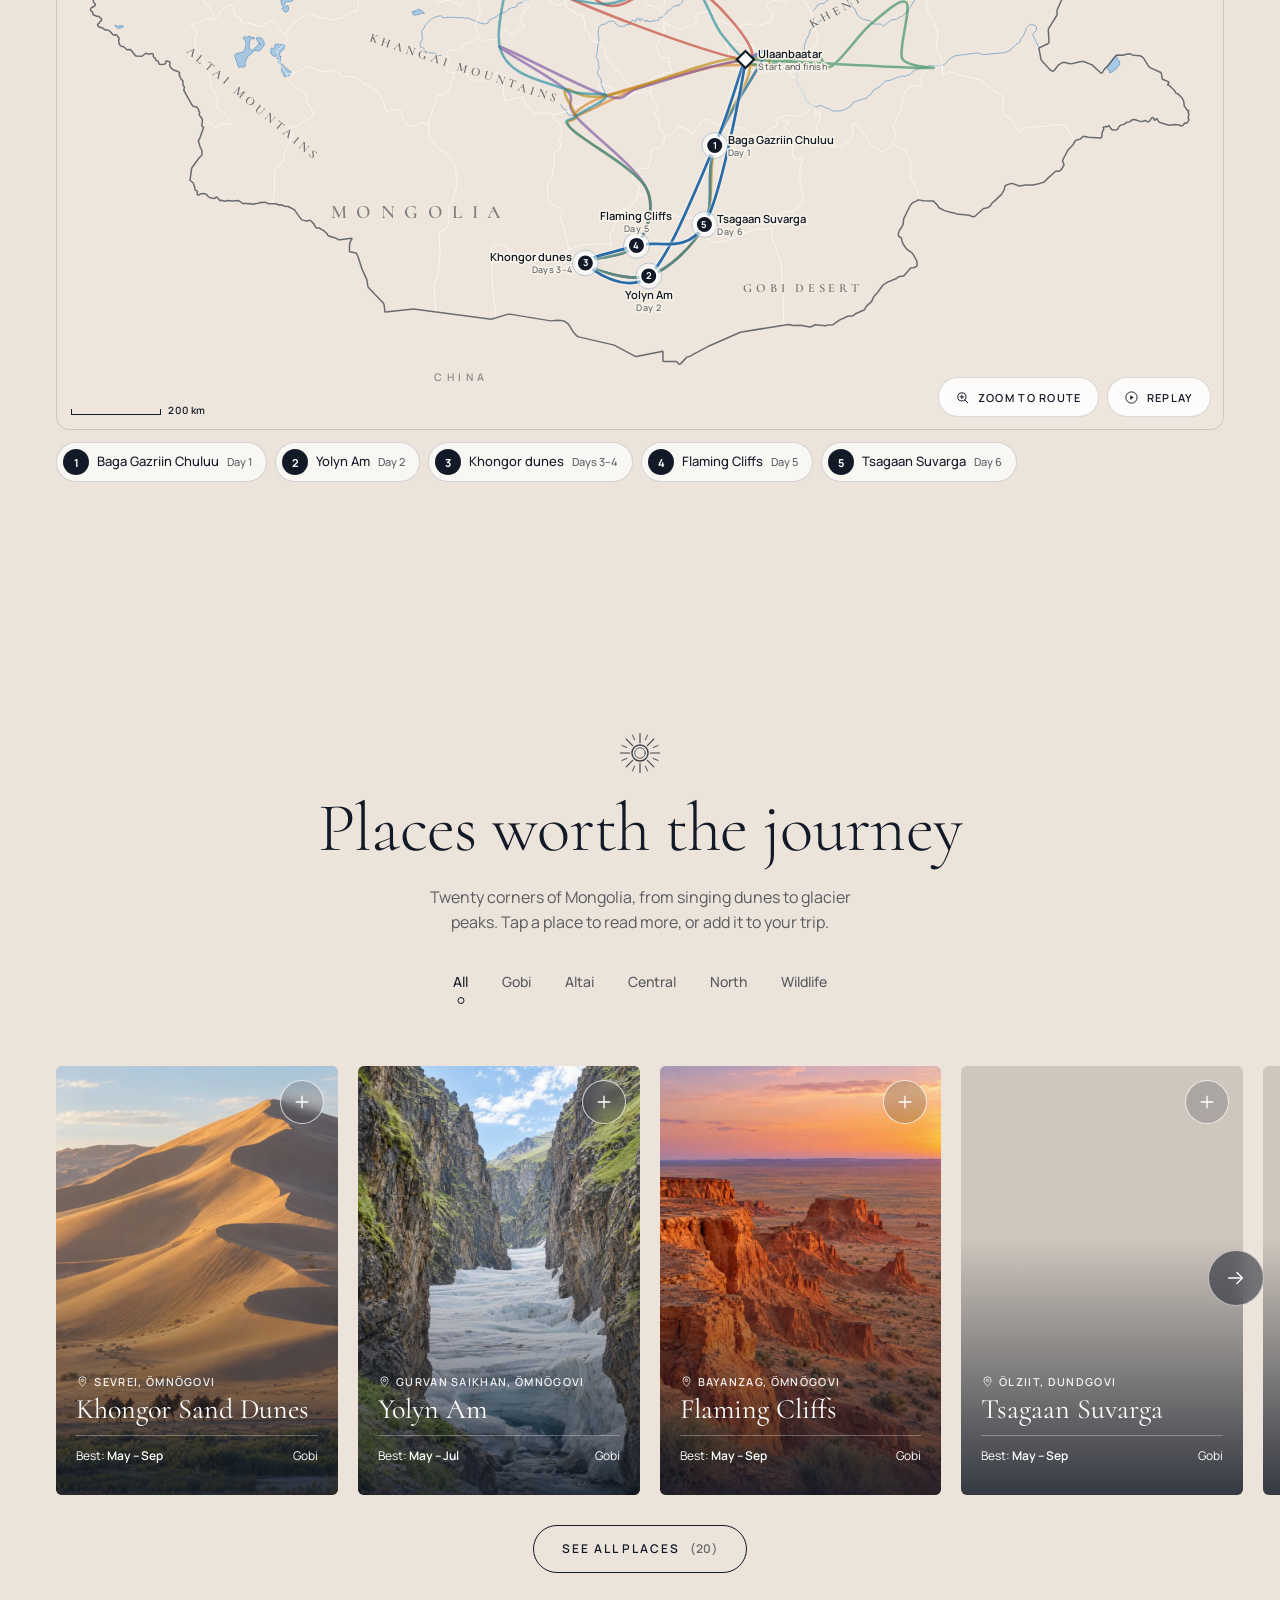
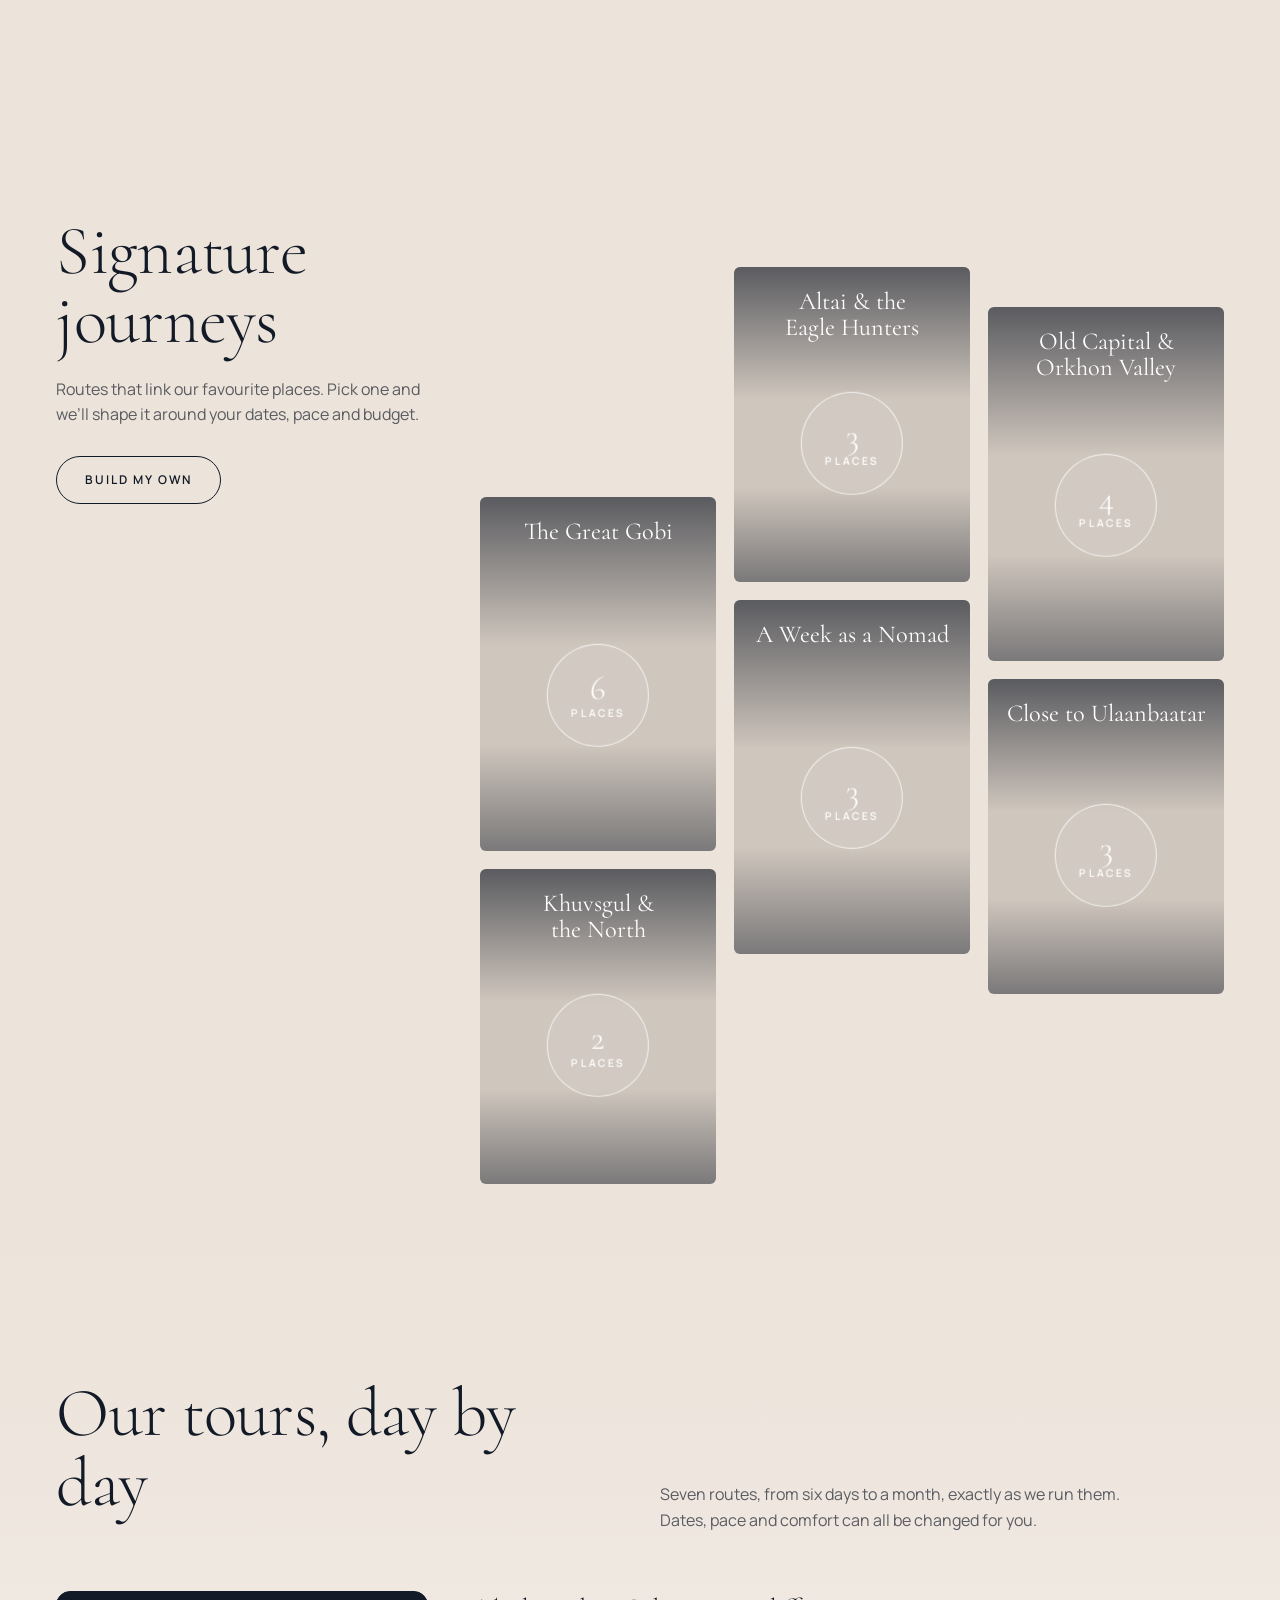
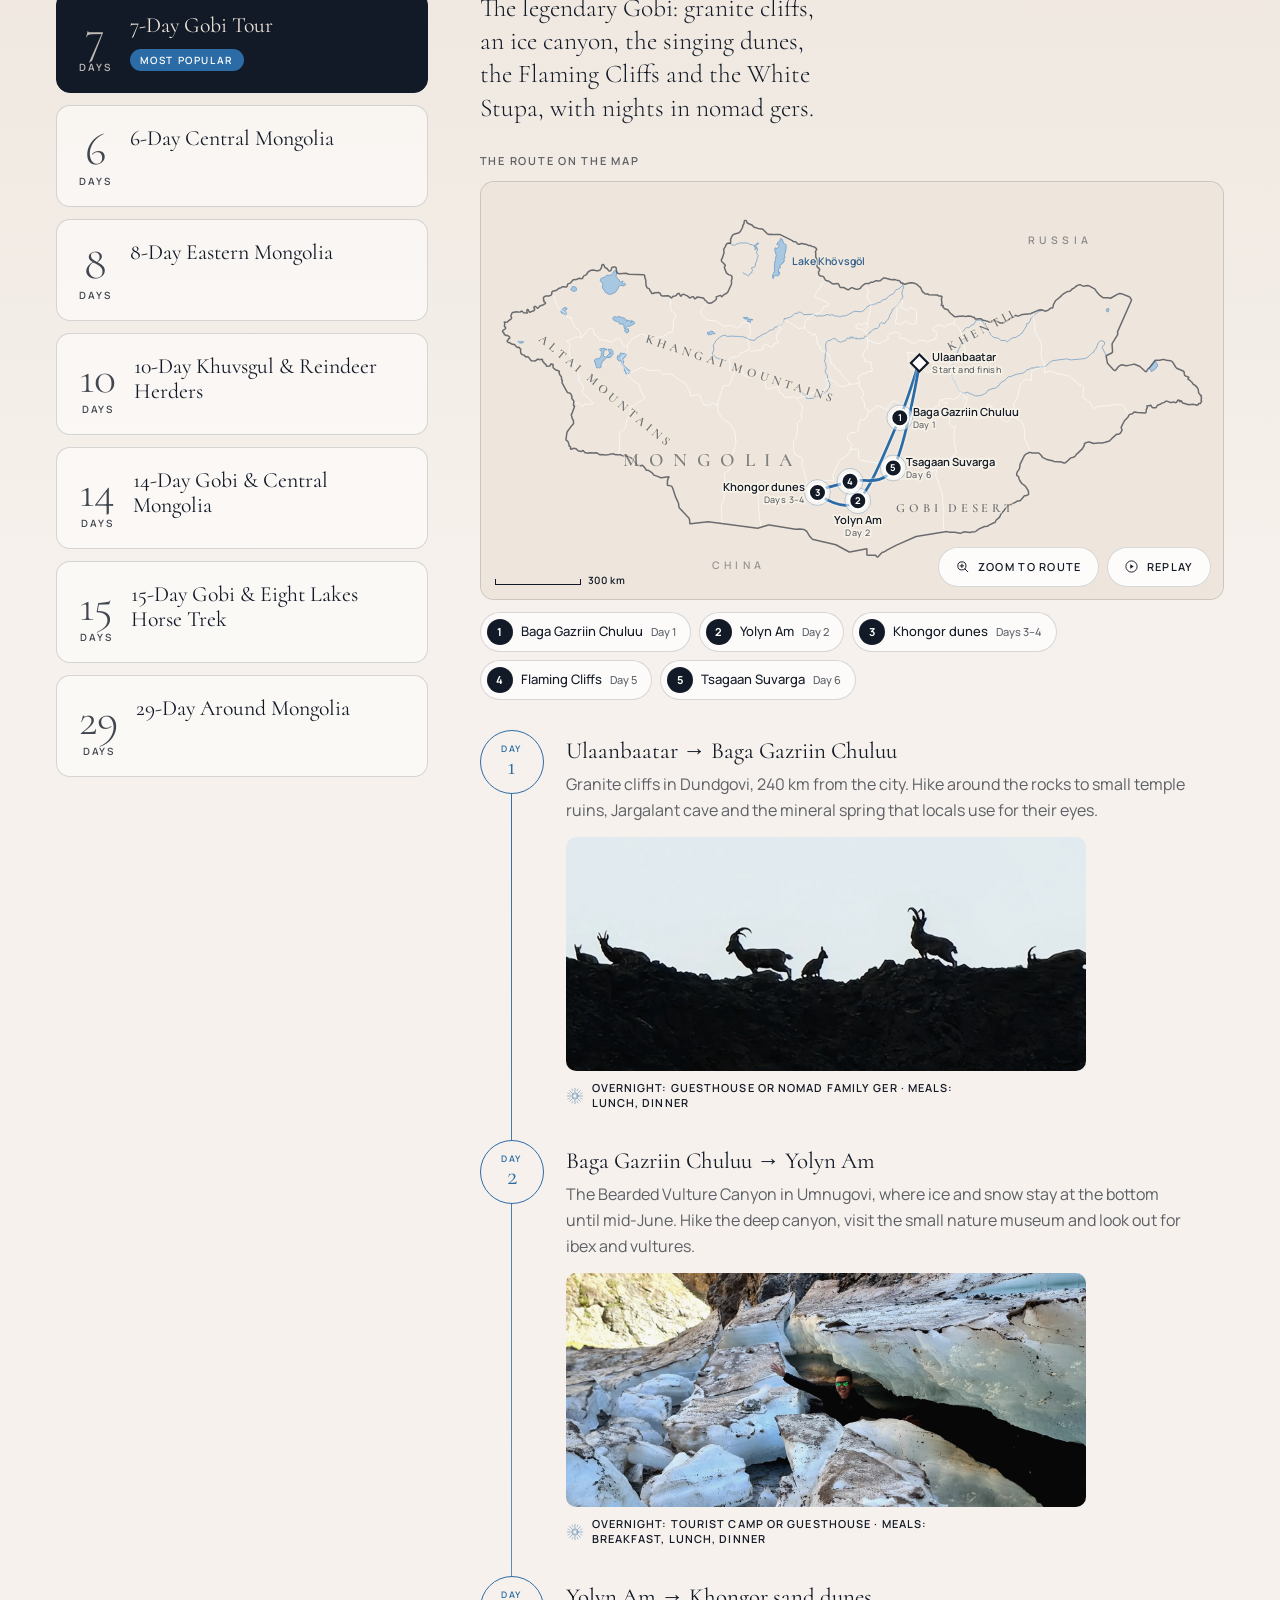
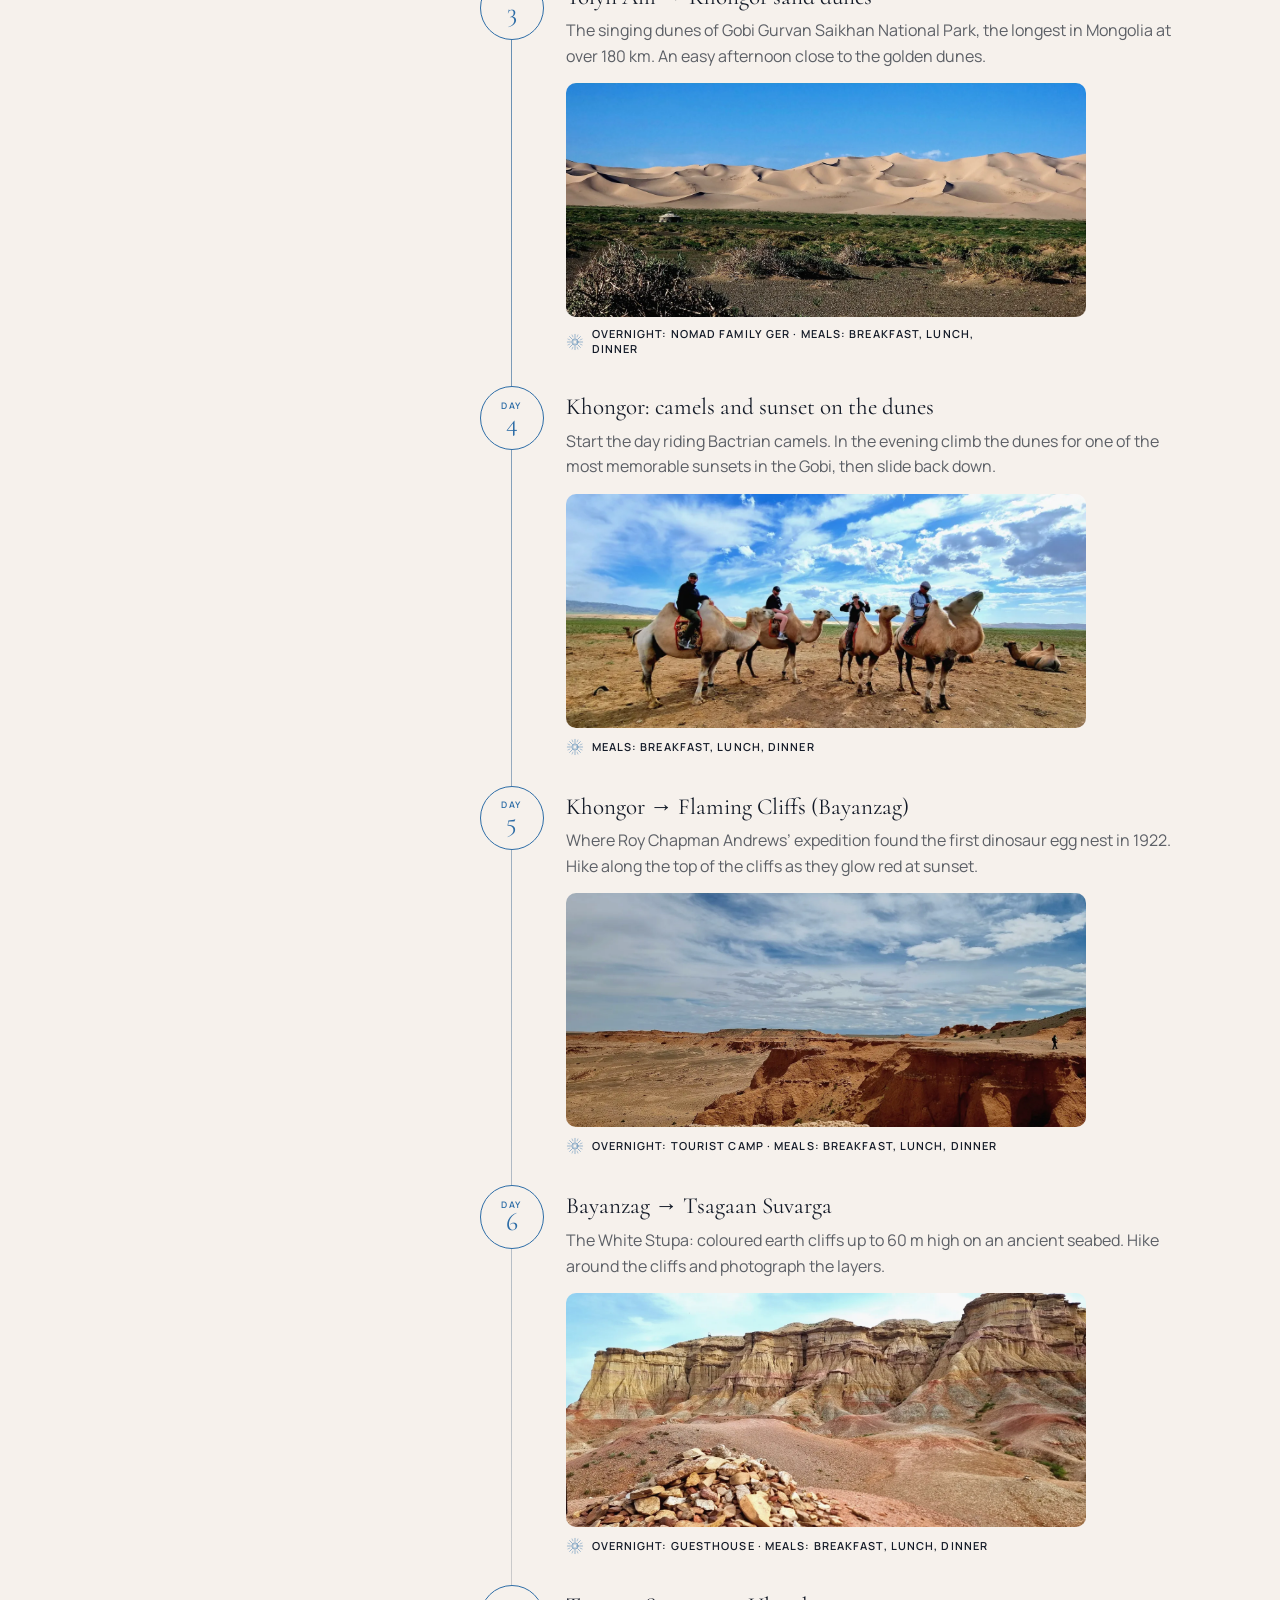
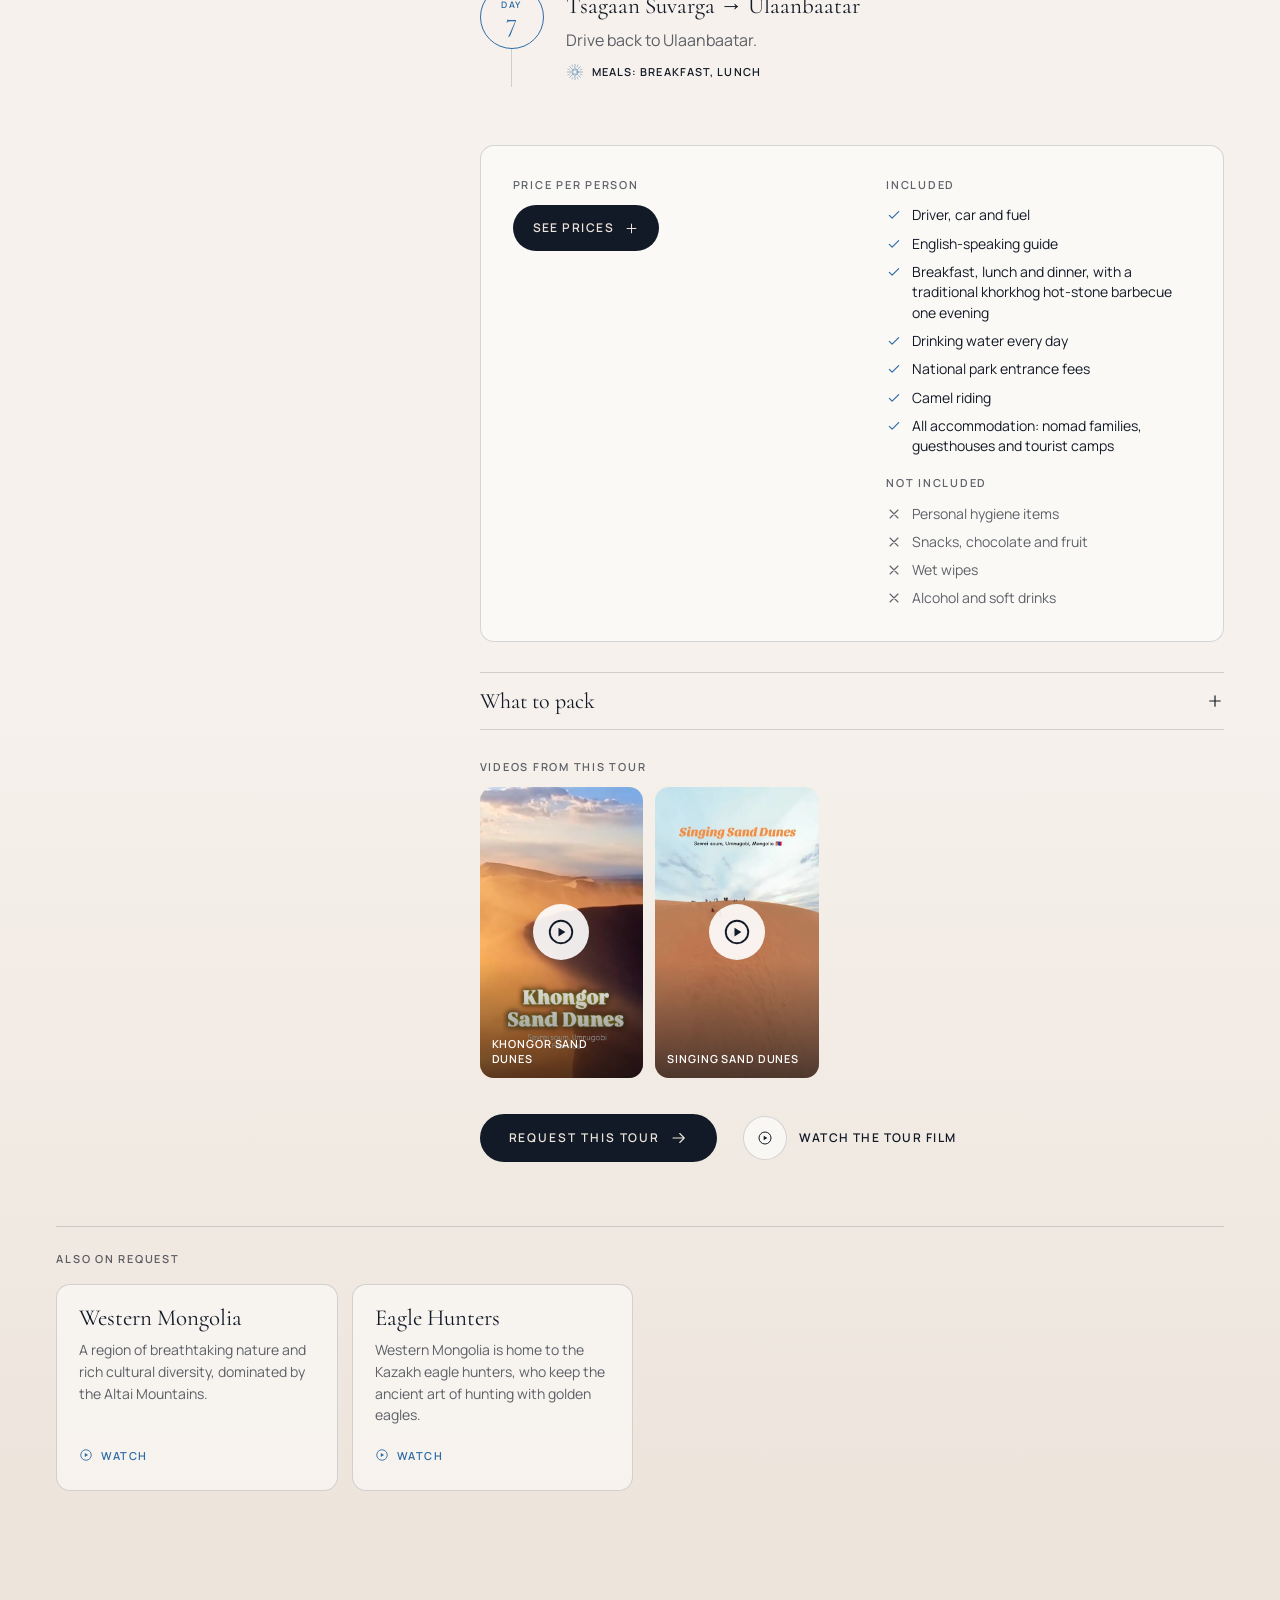
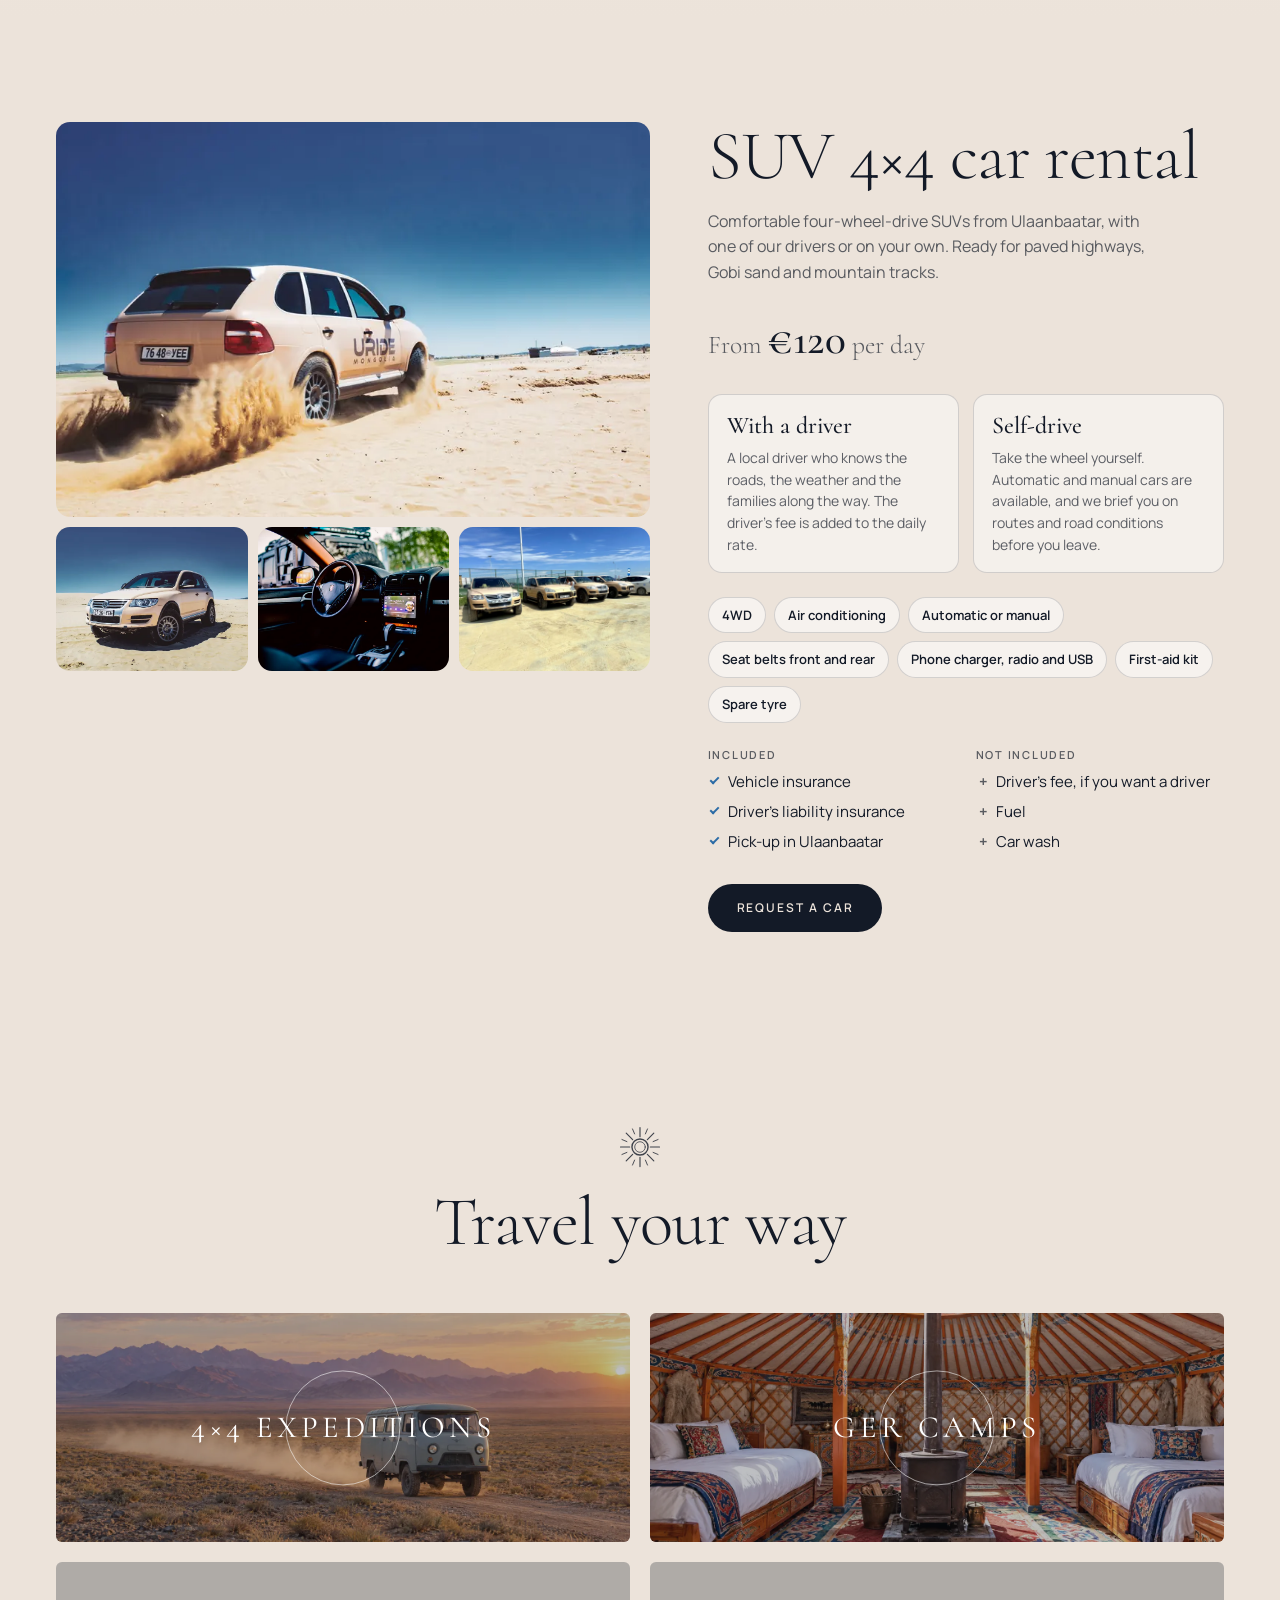
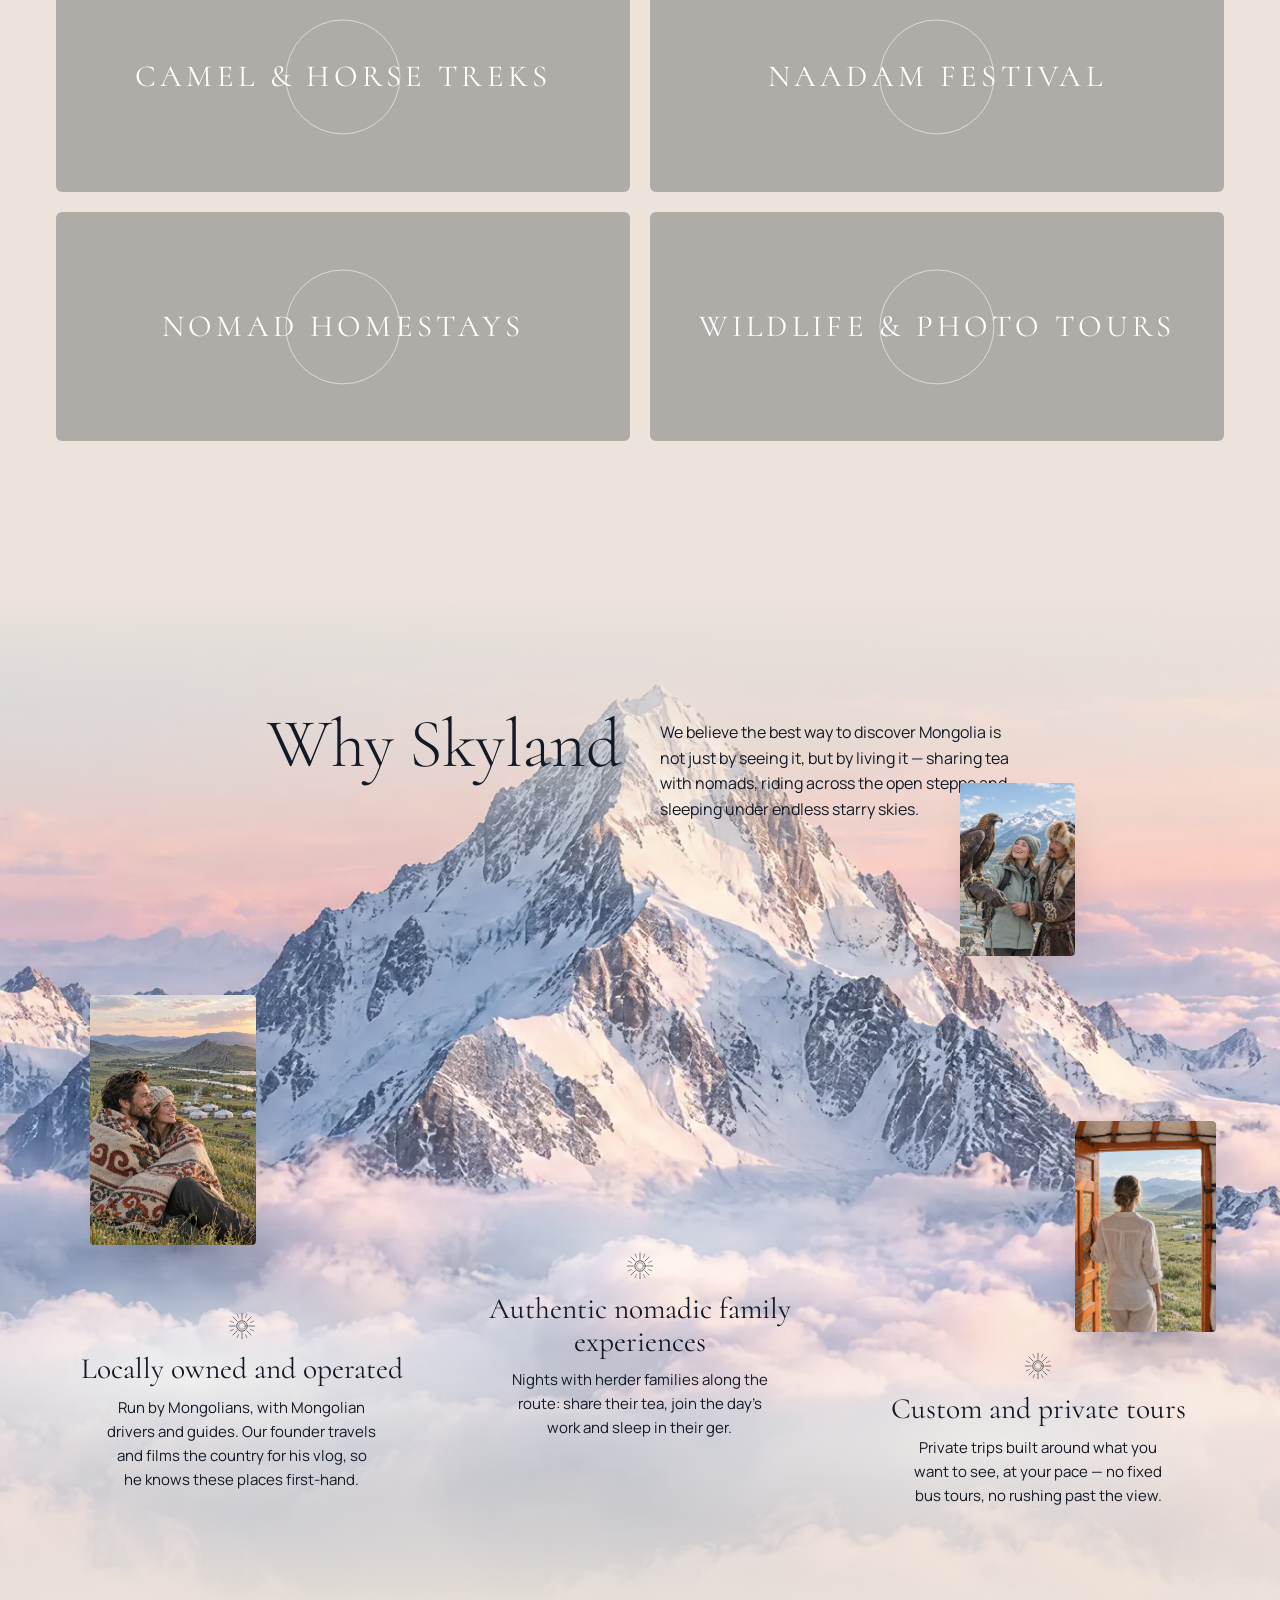
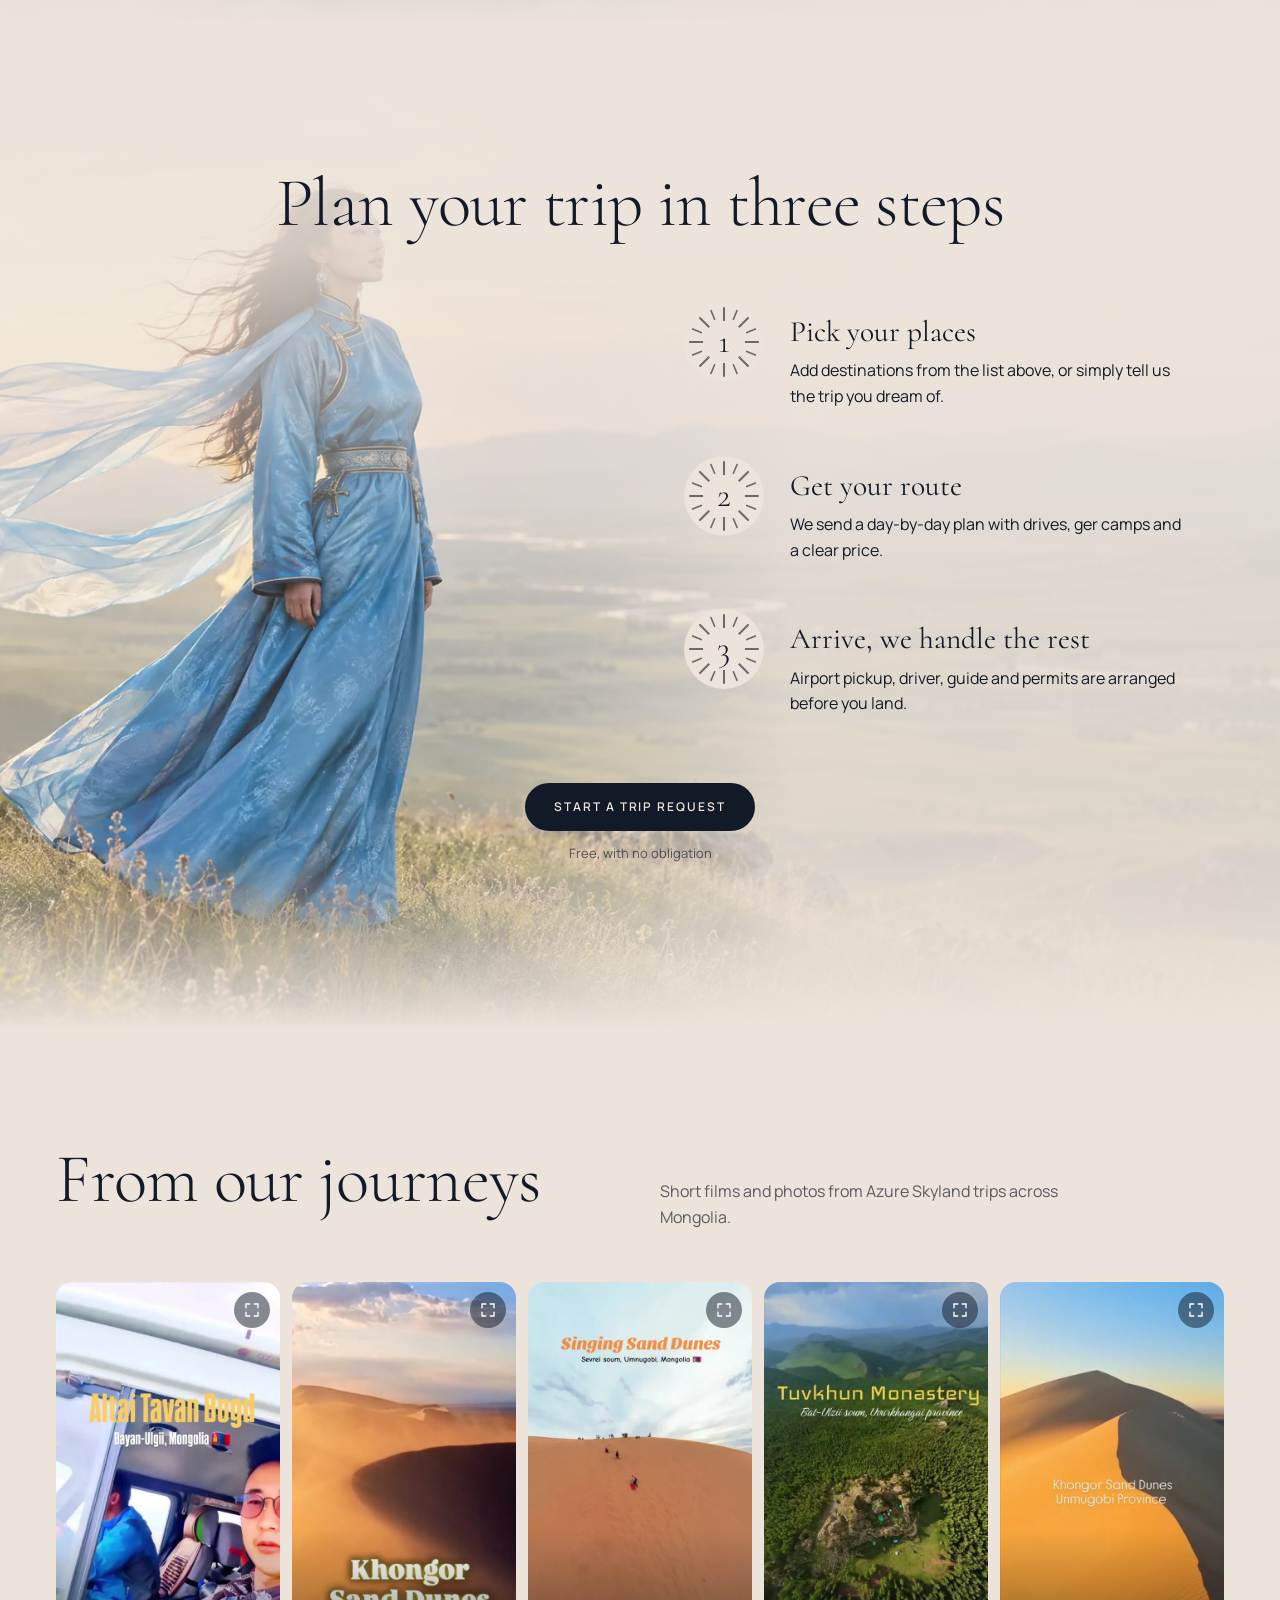
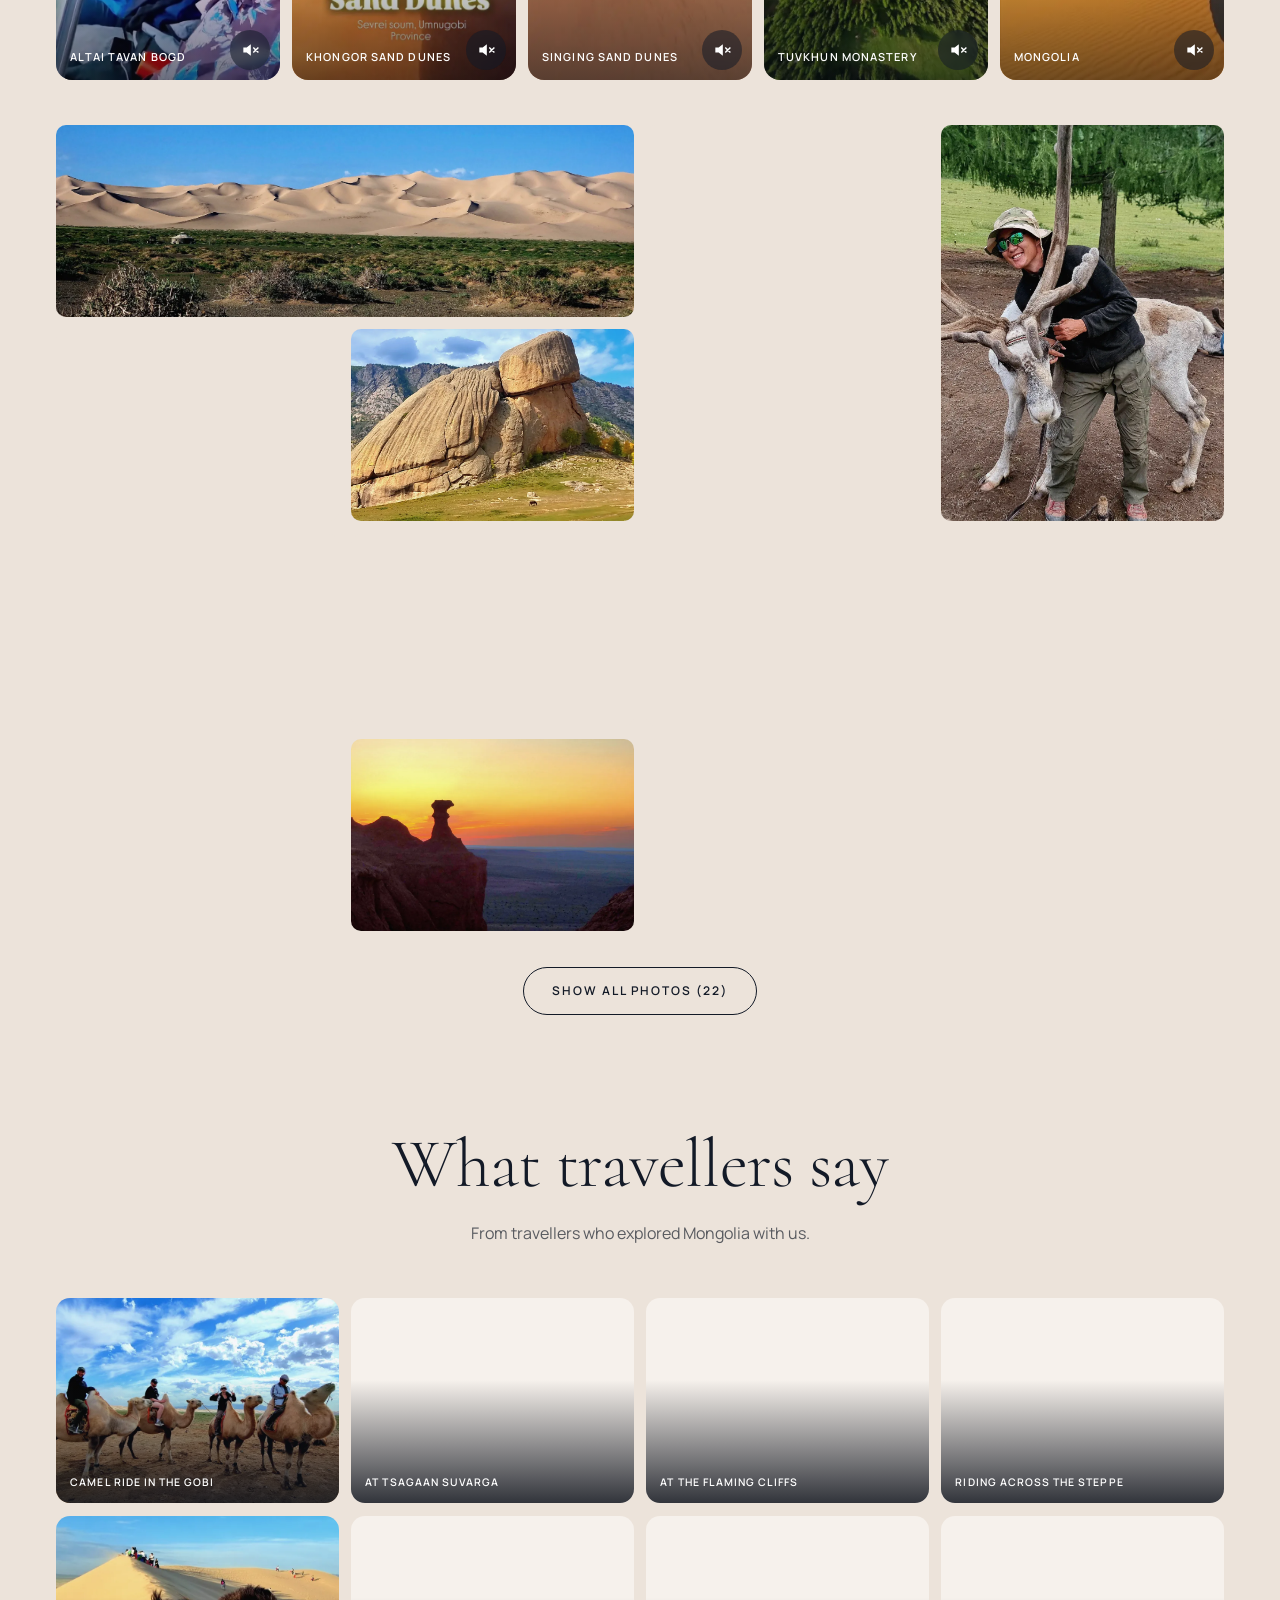
==== commit c73379e0: "Final pass: simple 2D route map, hero slideshow, 8 languages, photo reviews, full-screen viewer, tou" ====
--- a/index.html
+++ b/index.html
@@ -17,15 +17,21 @@
 <link rel="canonical" href="https://skylandmongolia.com/">
 <link rel="alternate" hreflang="en" href="https://skylandmongolia.com/?lang=en">
 <link rel="alternate" hreflang="mn" href="https://skylandmongolia.com/?lang=mn">
+<link rel="alternate" hreflang="ru" href="https://skylandmongolia.com/?lang=ru">
+<link rel="alternate" hreflang="zh-Hans" href="https://skylandmongolia.com/?lang=zh">
+<link rel="alternate" hreflang="ko" href="https://skylandmongolia.com/?lang=ko">
+<link rel="alternate" hreflang="ja" href="https://skylandmongolia.com/?lang=ja">
+<link rel="alternate" hreflang="de" href="https://skylandmongolia.com/?lang=de">
+<link rel="alternate" hreflang="es" href="https://skylandmongolia.com/?lang=es">
 <link rel="alternate" hreflang="x-default" href="https://skylandmongolia.com/">
-<script type="application/ld+json">{"@context": "https://schema.org", "@type": "TravelAgency", "name": "Azure Skyland Mongolia", "url": "https://skylandmongolia.com/", "logo": "https://skylandmongolia.com/assets/mark.svg", "image": "https://skylandmongolia.com/img/og.jpg", "description": "Private tours across Mongolia: the Gobi, Central Mongolia, Lake Khuvsgul and the reindeer herders, Eastern Mongolia and the Altai, plus SUV 4×4 car rental from Ulaanbaatar.", "email": "skylandmongolia@gmail.com", "address": {"@type": "PostalAddress", "addressLocality": "Ulaanbaatar", "addressCountry": "MN"}, "areaServed": {"@type": "Country", "name": "Mongolia"}, "availableLanguage": ["English", "Mongolian"], "priceRange": "$$", "sameAs": ["https://www.instagram.com/skyland.mongolia", "https://www.facebook.com/mongoliantraveltuvshin", "https://www.youtube.com/@enhtuvshin7355"]}</script>
+<script type="application/ld+json">{"@context": "https://schema.org", "@type": "TravelAgency", "name": "Azure Skyland Mongolia", "url": "https://skylandmongolia.com/", "logo": "https://skylandmongolia.com/assets/mark.svg", "image": "https://skylandmongolia.com/img/og.jpg", "description": "Private tours across Mongolia: the Gobi, Central Mongolia, Lake Khuvsgul and the reindeer herders, Eastern Mongolia and the Altai, plus SUV 4×4 car rental from Ulaanbaatar.", "email": "skylandmongolia@gmail.com", "address": {"@type": "PostalAddress", "addressLocality": "Ulaanbaatar", "addressCountry": "MN"}, "areaServed": {"@type": "Country", "name": "Mongolia"}, "availableLanguage": ["English", "Mongolian", "Russian", "Chinese", "Korean", "Japanese", "German", "Spanish"], "priceRange": "$$", "sameAs": ["https://www.instagram.com/skyland.mongolia", "https://www.facebook.com/mongoliantraveltuvshin", "https://www.youtube.com/@enhtuvshin7355"]}</script>
 <meta name="theme-color" content="#ECE3DA" id="themeColor">
 <script>/* theme before first paint: saved choice, else the device setting */(function(){var t=null;try{t=localStorage.getItem("sky-theme")}catch(e){}if(t!=="light"&&t!=="dark")t=(window.matchMedia&&matchMedia("(prefers-color-scheme: dark)").matches)?"dark":"light";document.documentElement.setAttribute("data-theme",t);var m=document.getElementById("themeColor");if(m)m.content=t==="dark"?"#0F141D":"#ECE3DA"})();</script>
 <link rel="icon" href="assets/favicon.svg" type="image/svg+xml">
 <link rel="preload" as="image" href="img/hero.webp" imagesrcset="img/hero-1600.webp 1600w, img/hero.webp 2560w" imagesizes="(max-aspect-ratio: 16/9) 180vh, 100vw">
 <style>html{background:#ECE3DA}html.js:not(.loaded) body{overflow:hidden}</style>
-<link rel="stylesheet" href="fonts.css">
-<link rel="stylesheet" href="styles.css">
+<link rel="stylesheet" href="fonts.css?v=20261114">
+<link rel="stylesheet" href="styles.css?v=20261114">
 <script>document.documentElement.classList.add('js');setTimeout(function(){document.documentElement.classList.add('loaded')},12000);try{if(matchMedia('(prefers-reduced-motion: reduce)').matches)document.documentElement.classList.add('rm')}catch(e){}</script>
 </head>
 <body>
@@ -82,9 +88,7 @@
   </nav>
   <div class="hdr-right">
     <button class="theme-btn" type="button" id="themeBtn" data-i18n-aria="theme.toggle" aria-label="Light or dark"><svg class="ic-sun" viewBox="0 0 24 24" aria-hidden="true"><circle cx="12" cy="12" r="4.2" fill="none" stroke="currentColor" stroke-width="1.6"/><path d="M12 2.5v2.2M12 19.3v2.2M2.5 12h2.2M19.3 12h2.2M5.3 5.3l1.6 1.6M17.1 17.1l1.6 1.6M5.3 18.7l1.6-1.6M17.1 6.9l1.6-1.6" stroke="currentColor" stroke-width="1.6" stroke-linecap="round"/></svg><svg class="ic-moon" viewBox="0 0 24 24" aria-hidden="true"><path d="M20 14.5A8.5 8.5 0 0 1 9.5 4a8.5 8.5 0 1 0 10.5 10.5z" fill="none" stroke="currentColor" stroke-width="1.6" stroke-linejoin="round"/></svg></button>
-    <div class="lang" role="group" aria-label="Language">
-      <button type="button" data-lang="en" aria-pressed="true">EN</button><button type="button" data-lang="mn" aria-pressed="false">МН</button>
-    </div>
+    <div class="lang" id="lang"><button class="lang-btn" type="button" id="langBtn" aria-haspopup="true" aria-expanded="false" aria-controls="langList"><span class="sr" data-i18n="lang">Language</span><svg class="lang-globe" viewBox="0 0 24 24" aria-hidden="true"><circle cx="12" cy="12" r="8.6" fill="none" stroke="currentColor" stroke-width="1.5"/><path d="M3.6 12h16.8M12 3.4c2.4 2.4 3.6 5.3 3.6 8.6s-1.2 6.2-3.6 8.6c-2.4-2.4-3.6-5.3-3.6-8.6S9.6 5.8 12 3.4z" fill="none" stroke="currentColor" stroke-width="1.5"/></svg><span id="langCur">EN</span></button><div class="lang-list" id="langList" role="group" aria-label="Language" hidden></div></div>
     <a class="btn btn-ghost hdr-cta" href="#plan"><span data-i18n="cta.plan">Plan my trip</span><span class="trip-badge" data-trip-count hidden>0</span></a>
     <button class="burger" type="button" aria-expanded="false" aria-controls="mnav"><span></span><span></span><b class="sr" data-i18n="menu">Menu</b></button>
   </div>
@@ -96,8 +100,10 @@
     <a href="#why" data-i18n="nav.why">Why Skyland</a>
     <a href="#tours" data-i18n="nav.tours">Tours</a>
     <a href="#cars" data-i18n="nav.cars">Car rental</a>
+    <a href="#about" data-i18n="nav.about">About us</a>
     <a href="#plan" data-i18n="nav.contact">Contact</a>
   </nav>
+  <div class="mnav-langs" id="mLangs" role="group" aria-label="Language"></div>
   <div class="mnav-foot">
     <a href="https://www.instagram.com/skyland.mongolia" target="_blank" rel="noopener">Instagram</a>
     <a href="https://www.facebook.com/share/1cWDRS8x6k/" target="_blank" rel="noopener">Facebook</a>
@@ -115,6 +121,7 @@
     </h1>
     <img class="hero-fg" src="img/hero-fg.webp" srcset="img/hero-fg-1600.webp 1600w, img/hero-fg.webp 2560w" sizes="(max-aspect-ratio: 16/9) 180vh, 100vw" alt="" aria-hidden="true">
   </div>
+  <div class="hero-dots" id="heroDots" role="group" data-i18n-aria="hero.slides" aria-label="Photos"></div>
   <div class="hero-bottom">
     <p class="hero-sub" data-i18n="hero.sub">Private trips to the Gobi, the Altai and the lakes of the north — planned by people who travel them.</p>
     <form class="finder" id="finder" autocomplete="off">
@@ -140,20 +147,15 @@
   </div>
 </section>
 
-<!-- ============ JOURNEY MAP (3D) ============ -->
+<!-- ============ ROUTE MAP ============ -->
 <section class="jmap" id="journey-map" aria-labelledby="jm-h">
   <div class="wrap">
     <div class="jm-head center">
-      <h2 id="jm-h" class="h2" data-i18n="jm.title" data-reveal>Fly the route in 3D</h2>
-      <p class="lead" data-i18n="jm.lead" data-reveal>Real Mongolian terrain, stop by stop. Pick a tour and watch the journey unfold.</p>
+      <h2 id="jm-h" class="h2" data-i18n="jm.title" data-reveal>Our routes on the map</h2>
+      <p class="lead" data-i18n="jm.lead" data-reveal>Pick a tour and watch the route draw itself, stop by stop. Tap a stop to zoom in.</p>
       <div class="jm-tabs" role="tablist" aria-labelledby="jm-h"></div>
     </div>
-    <div class="jm-stage">
-      <div class="jm-map" role="region" aria-label="3D map of the tour route"></div>
-      <div class="jm-card" aria-hidden="true"><div class="jm-ph"><img alt="" width="800" height="600" decoding="async"></div><div class="jm-ct"><small></small><b></b><p></p></div></div>
-      <div class="jm-ctl"><button class="rmap-zoom jm-view" type="button" hidden><svg><use href="#i-zout"/></svg><span></span></button><button class="rmap-replay jm-replay" type="button" hidden><svg><use href="#i-play"/></svg><span data-i18n="rm.replay">Replay</span></button></div>
-    </div>
-    <ol class="rmap-stops jm-stops"></ol>
+    <div class="jm-box"></div>
   </div>
 </section>
 
@@ -207,15 +209,15 @@
   <div class="wrap">
     <div class="cars-grid">
       <div class="cars-media" data-reveal>
-        <figure class="cm cm-main"><img src="img/car/cayenne-drift.webp" srcset="img/car/cayenne-drift-800.webp 800w, img/car/cayenne-drift.webp 1600w" sizes="(max-width:900px) 100vw, 55vw" alt="" data-i18n-alt="car.alt1" width="1600" height="1067" loading="lazy" decoding="async"></figure>
-        <figure class="cm"><img src="img/car/touareg-dunes-800.webp" alt="" data-i18n-alt="car.alt2" width="800" height="470" loading="lazy" decoding="async"></figure>
-        <figure class="cm"><img src="img/car/interior-800.webp" alt="" data-i18n-alt="car.alt3" width="800" height="495" loading="lazy" decoding="async"></figure>
-        <figure class="cm"><img src="img/car/fleet-800.webp" alt="" data-i18n-alt="car.alt4" width="800" height="600" loading="lazy" decoding="async"></figure>
+        <figure class="cm cm-main"><img data-img="car1" src="img/car/cayenne-drift.webp" srcset="img/car/cayenne-drift-800.webp 800w, img/car/cayenne-drift.webp 1600w" sizes="(max-width:900px) 100vw, 55vw" alt="" data-i18n-alt="car.alt1" width="1600" height="1067" loading="lazy" decoding="async"></figure>
+        <figure class="cm"><img data-img="car2" src="img/car/touareg-dunes-800.webp" alt="" data-i18n-alt="car.alt2" width="800" height="470" loading="lazy" decoding="async"></figure>
+        <figure class="cm"><img data-img="car3" src="img/car/interior-800.webp" alt="" data-i18n-alt="car.alt3" width="800" height="495" loading="lazy" decoding="async"></figure>
+        <figure class="cm"><img data-img="car4" src="img/car/fleet-800.webp" alt="" data-i18n-alt="car.alt4" width="800" height="600" loading="lazy" decoding="async"></figure>
       </div>
       <div class="cars-copy">
         <h2 id="car-h" class="h2" data-i18n="car.title" data-reveal>SUV 4×4 car rental</h2>
         <p class="lead" data-i18n="car.lead" data-reveal>Comfortable four-wheel-drive SUVs from Ulaanbaatar, with one of our drivers or on your own.</p>
-        <p class="car-price" data-reveal><span data-i18n="car.from">From</span> <b>€120</b><span data-i18n="car.day"> per day</span></p>
+        <p class="car-price" data-reveal><span data-i18n="car.from">From</span> <b id="carPrice">€120</b><span data-i18n="car.day"> per day</span></p>
         <div class="car-opts" data-reveal>
           <div class="car-opt"><h3 data-i18n="car.o1t">With a driver</h3><p data-i18n="car.o1"></p></div>
           <div class="car-opt"><h3 data-i18n="car.o2t">Self-drive</h3><p data-i18n="car.o2"></p></div>
@@ -245,16 +247,16 @@
 <!-- ============ WHY ============ -->
 <section class="why" id="why" aria-labelledby="w-h">
   <div class="why-sky">
-    <img class="why-bg" src="img/why.webp" alt="Altai peaks rising above a sea of clouds" loading="lazy">
+    <img class="why-bg" data-img="why" src="img/why.webp" alt="Altai peaks rising above a sea of clouds" loading="lazy">
     <div class="why-cloud" aria-hidden="true"></div>
   </div>
   <div class="wrap why-head">
     <h2 id="w-h" class="h2" data-i18n="why.title" data-reveal>Why Skyland</h2>
     <p class="lead" data-i18n="why.lead" data-reveal>We believe the best way to discover Mongolia is not just by seeing it, but by living it — sharing tea with nomads, riding across the open steppe and sleeping under endless starry skies.</p>
   </div>
-  <figure class="float f1" data-speed="-0.18"><img src="img/p1.webp" width="600" height="900" alt="Travellers wrapped in a felt blanket above a ger camp" loading="lazy"></figure>
-  <figure class="float f2" data-speed="0.12"><img src="img/p2.webp" width="600" height="900" alt="A traveller holding a golden eagle with an eagle hunter" loading="lazy"></figure>
-  <figure class="float f3" data-speed="-0.08"><img src="img/p3.webp" width="600" height="900" alt="A traveller at the painted door of a ger" loading="lazy"></figure>
+  <figure class="float f1" data-speed="-0.18"><img data-img="why1" src="img/p1.webp" width="600" height="900" alt="Travellers wrapped in a felt blanket above a ger camp" loading="lazy"></figure>
+  <figure class="float f2" data-speed="0.12"><img data-img="why2" src="img/p2.webp" width="600" height="900" alt="A traveller holding a golden eagle with an eagle hunter" loading="lazy"></figure>
+  <figure class="float f3" data-speed="-0.08"><img data-img="why3" src="img/p3.webp" width="600" height="900" alt="A traveller at the painted door of a ger" loading="lazy"></figure>
   <div class="wrap why-points">
     <div class="wp wp1" data-reveal><svg class="orn"><use href="#i-toono"/></svg><h3 data-i18n="why.1t">Locally owned and operated</h3><p data-i18n="why.1">Run by Mongolians, with Mongolian drivers and guides. Our founder travels and films the country for his vlog, so he knows these places first-hand.</p></div>
     <div class="wp wp2" data-reveal><svg class="orn"><use href="#i-toono"/></svg><h3 data-i18n="why.2t">Authentic nomadic family experiences</h3><p data-i18n="why.2">Nights with herder families along the route: share their tea, join the day’s work and sleep in their ger.</p></div>
@@ -264,7 +266,7 @@
 
 <!-- ============ STEPS ============ -->
 <section class="steps" id="steps" aria-labelledby="st-h">
-  <img class="steps-bg" src="img/steps.webp" alt="A woman in an azure deel on a steppe hilltop, silk scarf in the wind" loading="lazy">
+  <img class="steps-bg" data-img="steps" src="img/steps.webp" alt="A woman in an azure deel on a steppe hilltop, silk scarf in the wind" loading="lazy">
   <div class="wrap steps-in">
     <h2 id="st-h" class="h2 center" data-i18n="steps.title" data-reveal>Plan your trip in three steps</h2>
     <ol class="steplist">
@@ -286,13 +288,7 @@
       <h2 id="gl-h" class="h2" data-i18n="gl.title" data-reveal>From our journeys</h2>
       <p class="lead" data-i18n="gl.lead" data-reveal>Photos from Skyland trips across Mongolia.</p>
     </div>
-    <div class="reels" id="reels" data-reveal>
-      <figure class="reel"><video muted loop playsinline preload="none" poster="video/altai.webp" data-src="video/altai.mp4" aria-label="Altai Tavan Bogd"></video><button class="reel-snd" type="button" aria-pressed="false" data-i18n-aria="gl.sound"><svg viewBox="0 0 24 24" aria-hidden="true"><path d="M4 9v6h4l5 4V5L8 9H4z" fill="currentColor"/><path class="snd-on" d="M16 8.5a5 5 0 0 1 0 7M18.5 6a8.5 8.5 0 0 1 0 12" fill="none" stroke="currentColor" stroke-width="1.8" stroke-linecap="round"/><path class="snd-off" d="M16.5 9.5l5 5m0-5l-5 5" stroke="currentColor" stroke-width="1.8" stroke-linecap="round"/></svg></button></figure>
-      <figure class="reel"><video muted loop playsinline preload="none" poster="video/khongor.webp" data-src="video/khongor.mp4" aria-label="Khongor Sand Dunes"></video><button class="reel-snd" type="button" aria-pressed="false" data-i18n-aria="gl.sound"><svg viewBox="0 0 24 24" aria-hidden="true"><path d="M4 9v6h4l5 4V5L8 9H4z" fill="currentColor"/><path class="snd-on" d="M16 8.5a5 5 0 0 1 0 7M18.5 6a8.5 8.5 0 0 1 0 12" fill="none" stroke="currentColor" stroke-width="1.8" stroke-linecap="round"/><path class="snd-off" d="M16.5 9.5l5 5m0-5l-5 5" stroke="currentColor" stroke-width="1.8" stroke-linecap="round"/></svg></button></figure>
-      <figure class="reel"><video muted loop playsinline preload="none" poster="video/dunes.webp" data-src="video/dunes.mp4" aria-label="Singing Sand Dunes"></video><button class="reel-snd" type="button" aria-pressed="false" data-i18n-aria="gl.sound"><svg viewBox="0 0 24 24" aria-hidden="true"><path d="M4 9v6h4l5 4V5L8 9H4z" fill="currentColor"/><path class="snd-on" d="M16 8.5a5 5 0 0 1 0 7M18.5 6a8.5 8.5 0 0 1 0 12" fill="none" stroke="currentColor" stroke-width="1.8" stroke-linecap="round"/><path class="snd-off" d="M16.5 9.5l5 5m0-5l-5 5" stroke="currentColor" stroke-width="1.8" stroke-linecap="round"/></svg></button></figure>
-      <figure class="reel"><video muted loop playsinline preload="none" poster="video/tuvkhun.webp" data-src="video/tuvkhun.mp4" aria-label="Tuvkhun Monastery"></video><button class="reel-snd" type="button" aria-pressed="false" data-i18n-aria="gl.sound"><svg viewBox="0 0 24 24" aria-hidden="true"><path d="M4 9v6h4l5 4V5L8 9H4z" fill="currentColor"/><path class="snd-on" d="M16 8.5a5 5 0 0 1 0 7M18.5 6a8.5 8.5 0 0 1 0 12" fill="none" stroke="currentColor" stroke-width="1.8" stroke-linecap="round"/><path class="snd-off" d="M16.5 9.5l5 5m0-5l-5 5" stroke="currentColor" stroke-width="1.8" stroke-linecap="round"/></svg></button></figure>
-      <figure class="reel"><video muted loop playsinline preload="none" poster="video/mongolia.webp" data-src="video/mongolia.mp4" aria-label="Mongolia"></video><button class="reel-snd" type="button" aria-pressed="false" data-i18n-aria="gl.sound"><svg viewBox="0 0 24 24" aria-hidden="true"><path d="M4 9v6h4l5 4V5L8 9H4z" fill="currentColor"/><path class="snd-on" d="M16 8.5a5 5 0 0 1 0 7M18.5 6a8.5 8.5 0 0 1 0 12" fill="none" stroke="currentColor" stroke-width="1.8" stroke-linecap="round"/><path class="snd-off" d="M16.5 9.5l5 5m0-5l-5 5" stroke="currentColor" stroke-width="1.8" stroke-linecap="round"/></svg></button></figure>
-    </div>
+    <div class="reels" id="reels" data-reveal></div>
     <div class="gl-grid" id="glGrid"></div>
     <div class="center gl-more-wrap"><button class="btn btn-ghost" type="button" id="glMore" aria-expanded="false" aria-controls="glGrid"></button></div>
   </div>
@@ -303,7 +299,7 @@
   <div class="wrap">
     <h2 id="rv-h" class="h2 center" data-i18n="rv.title" data-reveal>What travellers say</h2>
     <p class="lead center rv-lead" data-i18n="rv.lead" data-reveal>From travellers who explored Mongolia with us.</p>
-    <div class="rv-photos" id="rvPhotos"></div>
+    <div class="rv-wall" id="rvWall"></div>
     <div class="rv-list" id="rvList"></div>
     <div class="rv-leave">
       <button class="btn btn-ghost" type="button" id="rvOpen" aria-expanded="false" aria-controls="rvForm"><span data-i18n="rvf.open">Leave a review</span></button>
@@ -319,6 +315,13 @@
           <label><span data-i18n="rvf.tourL">Which tour?</span><select name="tour"></select></label>
         </div>
         <label><span data-i18n="rvf.body">Your review</span><textarea name="body" rows="4" required maxlength="2000"></textarea></label>
+        <div class="rvf-ph">
+          <div class="rvf-av"><span class="rvf-l" data-i18n="rvf.avatar">Your photo (optional)</span>
+            <label class="rvf-drop rvf-drop-av"><input type="file" id="rvAv" accept="image/*" class="sr"><img id="rvAvPv" alt="" hidden><span class="rvf-plus"><svg aria-hidden="true"><use href="#i-user"/></svg></span></label>
+            <button type="button" class="link rvf-x" id="rvAvX" hidden data-i18n="rvf.remove">Remove</button></div>
+          <div class="rvf-trip"><span class="rvf-l"><span data-i18n="rvf.photos">Photos from your trip (up to 6)</span></span>
+            <div class="rvf-thumbs" id="rvThumbs"><label class="rvf-drop" id="rvAddPh"><input type="file" id="rvPh" accept="image/*" multiple class="sr"><span class="rvf-plus"><svg aria-hidden="true"><use href="#i-plus"/></svg><small data-i18n="rvf.addph">Add photos</small></span></label></div></div>
+        </div>
         <label class="hp" aria-hidden="true">Website<input name="website" tabindex="-1" autocomplete="off"></label>
         <div class="rvf-foot"><button class="btn btn-ink" type="submit"><span data-i18n="rvf.send">Send review</span></button><p class="rvf-msg" id="rvMsg" aria-live="polite"></p></div>
         <p class="rvf-note" data-i18n="rvf.note">Reviews appear on the site after we check them.</p>
@@ -331,7 +334,7 @@
 <section class="social" aria-labelledby="so-h">
   <div class="wrap">
     <div class="social-card">
-      <img class="social-bg" src="img/social.webp" alt="Aerial view of a turquoise lake shore and larch forest" loading="lazy">
+      <img class="social-bg" data-img="social" src="img/social.webp" alt="Aerial view of a turquoise lake shore and larch forest" loading="lazy">
       <div class="social-in">
         <h2 id="so-h" class="h2" data-i18n="social.title" data-reveal>See it before you go</h2>
         <p data-i18n="social.lead" data-reveal>Follow our journeys on Instagram and Facebook, and ride along on our founder’s vlog.</p>
@@ -347,9 +350,20 @@
   </div>
 </section>
 
+<!-- ============ ABOUT / TEAM ============ -->
+<section class="about" id="about" aria-labelledby="ab-h">
+  <div class="wrap">
+    <div class="ab-head">
+      <h2 id="ab-h" class="h2" data-reveal></h2>
+      <div class="ab-text" id="abText" data-reveal></div>
+    </div>
+    <div class="team" id="team"></div>
+  </div>
+</section>
+
 <!-- ============ PLAN / CONTACT ============ -->
 <section class="plan" id="plan" aria-labelledby="pl-h">
-  <img class="plan-bg" src="img/contact.webp" alt="Ger camp beside a calm lake at blue hour" loading="lazy">
+  <img class="plan-bg" data-img="plan" src="img/contact.webp" alt="Ger camp beside a calm lake at blue hour" loading="lazy">
   <div class="wrap">
     <div class="plan-card">
       <h2 id="pl-h" class="h2 center" data-i18n="plan.title">Plan your trip</h2>
@@ -379,13 +393,8 @@
       </div>
       <div class="direct" aria-labelledby="dc-h">
         <h3 id="dc-h" data-i18n="dc.title">Or reach us directly</h3>
-        <ul class="direct-list">
-          <li><svg><use href="#i-phone"/></svg><span class="dl"><small data-i18n="dc.phone">Phone</small><a href="tel:+97695030466">+976 9503 0466</a></span><button class="copy" type="button" data-copy="+97695030466" data-i18n="dc.copy">Copy</button></li>
-          <li><svg><use href="#i-wa"/></svg><span class="dl"><small data-i18n="dc.wa">WhatsApp</small><a href="https://wa.me/97695030466" target="_blank" rel="noopener">+976 9503 0466</a></span><button class="copy" type="button" data-copy="+97695030466" data-i18n="dc.copy">Copy</button></li>
-          <li><svg><use href="#i-mail"/></svg><span class="dl"><small data-i18n="dc.email">Email</small><a href="mailto:skylandmongolia@gmail.com">skylandmongolia@gmail.com</a></span><button class="copy" type="button" data-copy="skylandmongolia@gmail.com" data-i18n="dc.copy">Copy</button></li>
-          <li><svg><use href="#i-pin"/></svg><span class="dl"><small data-i18n="dc.office">Office</small><b data-i18n="dc.addr">1-101 Selbe, 20th khoroo, Sukhbaatar district, Ulaanbaatar</b></span></li>
-          <li><svg><use href="#i-calendar"/></svg><span class="dl"><small data-i18n="dc.hours">Hours</small><b>8:00 – 22:00</b></span></li>
-        </ul>
+        <ul class="direct-list" id="directList"></ul>
+        <div class="direct-map" id="directMap"></div>
       </div>
     </div>
   </div>
@@ -408,6 +417,7 @@
       <span class="foot-sub">MONGOLIA</span>
     </a>
     <nav class="foot-nav" aria-label="Footer">
+      <a href="#about" data-i18n="nav.about">About us</a>
       <a href="#destinations" data-i18n="nav.dest">Destinations</a>
       <a href="#journeys" data-i18n="nav.journeys">Journeys</a>
       <a href="#tours" data-i18n="nav.tours">Tours</a>
@@ -423,7 +433,7 @@
       <a href="https://www.youtube.com/@enhtuvshin7355" target="_blank" rel="noopener" aria-label="YouTube"><svg><use href="#i-yt"/></svg></a>
     </div>
   </div>
-  <img class="foot-img" src="img/footer.webp" alt="" aria-hidden="true" loading="lazy">
+  <img class="foot-img" data-img="footer" src="img/footer.webp" alt="" aria-hidden="true" loading="lazy">
   <div class="foot-bar"><span>© <span id="yr">2026</span> Azure Skyland Mongolia · <span data-i18n="foot.rights">All rights reserved</span></span><span class="foot-legal"><a href="legal.html#privacy" data-i18n="foot.privacy">Privacy</a> · <a href="legal.html#terms" data-i18n="foot.terms">Booking terms</a></span><a href="#top" data-i18n="foot.top">Back to top</a></div>
 </footer>
 
@@ -446,13 +456,25 @@
   </div>
 </dialog>
 
+<!-- full-screen viewer: photos, videos, reviews -->
+<div class="lbx" id="lbx" role="dialog" aria-modal="true" aria-labelledby="lbxCap" hidden>
+  <button class="lbx-x" type="button" id="lbxClose" data-i18n-aria="close" aria-label="Close"><svg><use href="#i-close"/></svg></button>
+  <button class="lbx-nav lbx-prev" type="button" id="lbxPrev" data-i18n-aria="lb.prev" aria-label="Previous"><svg><use href="#i-arrow"/></svg></button>
+  <div class="lbx-in">
+    <figure class="lbx-fig"><div class="lbx-media" id="lbxMedia"></div><figcaption class="lbx-cap" id="lbxCap"></figcaption></figure>
+    <aside class="lbx-side" id="lbxSide" hidden></aside>
+  </div>
+  <button class="lbx-nav lbx-next" type="button" id="lbxNext" data-i18n-aria="lb.next" aria-label="Next"><svg><use href="#i-arrow"/></svg></button>
+</div>
+
 <div class="toast" id="toast" role="status" aria-live="polite"></div>
 
-<script src="data.js"></script>
-<script src="map.js"></script>
+<script src="data.js?v=20261114"></script>
+<script src="i18n.js?v=20261114"></script>
+<script src="map.js?v=20261114"></script>
 <script src="vendor/gsap.min.js" defer></script>
 <script src="vendor/ScrollTrigger.min.js" defer></script>
 <script src="vendor/lenis.min.js" defer></script>
-<script src="app.js" defer></script>
+<script src="app.js?v=20261114" defer></script>
 </body>
 </html>
--- a/styles.css
+++ b/styles.css
@@ -67,9 +67,20 @@
 .nav a::after{content:"";position:absolute;left:0;right:0;bottom:8px;height:1px;background:currentColor;transform:scaleX(0);transform-origin:right;transition:transform .4s var(--ease)}
 .nav a:hover::after,.nav a.on::after{transform:scaleX(1);transform-origin:left}
 .hdr-right{justify-self:end;display:flex;align-items:center;gap:18px}
-.lang{display:flex;border:1px solid var(--line);border-radius:999px;padding:3px}
-.lang button{border:0;background:none;font:600 11px/1 var(--sans);letter-spacing:.08em;padding:8px 11px;border-radius:999px;color:var(--ink-2);min-width:38px;min-height:32px}
-.lang button[aria-pressed="true"]{background:var(--ink);color:var(--sand)}
+.lang{position:relative}
+.lang-btn{display:inline-flex;align-items:center;gap:7px;min-height:40px;padding:0 13px 0 11px;border:1px solid var(--line);border-radius:999px;background:none;font:600 11px/1 var(--sans);letter-spacing:.08em;color:var(--ink);cursor:pointer;touch-action:manipulation}
+.lang-btn:hover,.lang-btn[aria-expanded="true"]{border-color:var(--ink)}
+.lang-globe{width:16px;height:16px;flex:none}
+.lang-list{position:absolute;right:0;top:calc(100% + 8px);min-width:200px;padding:6px;border:1px solid var(--line);border-radius:14px;background:var(--sand);box-shadow:0 18px 44px rgba(19,26,39,.18);display:grid;gap:2px;z-index:60}
+.lang-list[hidden]{display:none}
+.lang-list button,.mnav-langs button{display:flex;align-items:center;gap:12px;border:0;background:none;text-align:left;padding:10px 12px;border-radius:9px;font:500 14px/1.2 var(--sans);color:var(--ink);cursor:pointer;min-height:42px}
+.lang-list button b,.mnav-langs button b{font:600 10.5px/1 var(--sans);letter-spacing:.06em;min-width:30px;color:var(--ink-2)}
+.lang-list button:hover{background:rgba(var(--sand-rgb),.6);background:var(--mist)}
+.lang-list button[aria-pressed="true"],.mnav-langs button[aria-pressed="true"]{background:var(--ink);color:var(--sand)}
+.lang-list button[aria-pressed="true"] b,.mnav-langs button[aria-pressed="true"] b{color:inherit;opacity:.75}
+.mnav-langs{display:flex;flex-wrap:wrap;gap:6px;margin:18px 0}
+.mnav-langs button{border:1px solid var(--line);border-radius:999px;padding:8px 14px 8px 10px;font-size:13px;gap:8px;min-height:40px}
+.mnav-langs button b{min-width:0}
 .hdr-cta{min-height:42px;padding:0 20px;position:relative}
 .trip-badge{display:inline-grid;place-items:center;min-width:20px;height:20px;border-radius:999px;background:var(--azure);color:#fff;font-size:11px;letter-spacing:0;padding:0 5px}
 .trip-badge[hidden]{display:none}
@@ -365,6 +376,12 @@
   .rmap-stops{display:grid;grid-template-columns:1fr 1fr;gap:6px}.rmap-stops button{width:100%;min-height:46px;padding:6px 10px 6px 6px;border-radius:14px;font-size:12.5px}.rmap-stops .st{flex-direction:column;align-items:flex-start;gap:2px}.rmap-stops small{font-size:10.5px}}
 .tour-info{display:grid;grid-template-columns:minmax(0,1.1fr) minmax(0,1fr);gap:clamp(20px,3vw,40px);margin:0 0 30px;padding:clamp(20px,2.6vw,32px);border:1px solid var(--line);border-radius:14px;background:rgba(255,255,255,.55)}
 .tour-info h3{font:600 11px/1.2 var(--sans);letter-spacing:.16em;text-transform:uppercase;color:var(--ink-2);margin:0 0 14px}
+.pbox>summary{list-style:none;display:inline-flex;align-items:center;gap:10px;min-height:46px;padding:0 20px;border-radius:999px;background:var(--ink);color:var(--sand,#fff);font:600 12px/1 var(--sans);letter-spacing:.12em;text-transform:uppercase;cursor:pointer;touch-action:manipulation;transition:opacity .2s}
+.pbox>summary::-webkit-details-marker{display:none}
+.pbox>summary:hover,.pbox>summary:focus-visible{opacity:.85}
+.pbox>summary svg{width:15px;height:15px;transition:transform .3s var(--ease)}
+.pbox[open]>summary{background:transparent;color:var(--ink);border:1px solid var(--line);margin-bottom:6px}
+.pbox[open]>summary svg{transform:rotate(45deg)}
 .ptable{width:100%;border-collapse:collapse;font-variant-numeric:tabular-nums}
 .ptable th,.ptable td{padding:10px 0;border-bottom:1px solid var(--line);text-align:left;vertical-align:baseline}
 .ptable th{font:500 14px/1.3 var(--sans);color:var(--ink);padding-right:12px}
@@ -548,7 +565,7 @@
   .hdr{height:68px}
   .brand-mark{width:38px;height:38px}
   .brand-word b{font-size:18px}
-  .lang button{padding:7px 9px;min-width:34px}
+  .lang-btn{padding:0 10px;gap:5px}
   .hdr-right{gap:10px}
   .tabs{gap:2px 18px;margin-bottom:36px}
   .card{flex-basis:76vw}
@@ -788,3 +805,166 @@
 .rvf-note{margin:0;font-size:12px;color:var(--ink-2)}
 .rvf .hp{position:absolute!important;left:-9999px;width:1px;height:1px;overflow:hidden}
 @media (max-width:600px){.rvf-row{grid-template-columns:1fr}}
+
+/* ========== hero slideshow ========== */
+.hero-sl{opacity:0;transition:opacity 1.2s ease}
+.hero-sl.on{opacity:1}
+.hero-fg{transition:opacity 1.2s ease}
+.hero.alt .hero-fg{opacity:0}
+.hero.no-orig .hero-bg:not(.hero-sl){visibility:hidden}
+html.rm .hero-sl,html.rm .hero-fg{transition:none}
+.hero-dots{position:absolute;z-index:4;right:max(10px,calc(var(--g) - 14px));top:50%;transform:translateY(-50%);display:flex;flex-direction:column;gap:2px}
+.hero-dots[hidden]{display:none}
+.hero-dots button{width:28px;height:28px;border:0;background:none;padding:0;display:grid;place-items:center;cursor:pointer;touch-action:manipulation}
+.hero-dots button::before{content:"";width:8px;height:8px;border-radius:50%;background:rgba(255,255,255,.55);box-shadow:0 0 0 1px rgba(19,26,39,.25);transition:transform .3s,background .3s}
+.hero-dots button[aria-pressed="true"]::before{background:#fff;transform:scale(1.45)}
+@media (max-width:620px){.hero-dots{flex-direction:row;top:84px;left:50%;right:auto;transform:translateX(-50%)}}
+
+/* ========== route map section (simple 2D) ========== */
+.jm-box{margin-top:clamp(20px,2.4vw,32px)}
+.jm-box .rmap-h{display:none}
+.rmap-all .rm-seg{stroke:var(--rc,var(--azure))}
+.rmap-all .rm-pin.hl .rm-core,.rmap-all .rm-pin:hover .rm-core{fill:var(--rc,var(--azure))}
+.rm-oth{fill:none;stroke-linecap:round;stroke-linejoin:round;opacity:0;transition:opacity .6s;pointer-events:none;cursor:pointer}
+.oth-on .rm-oth{opacity:.62;pointer-events:visibleStroke}
+.oth-on .rm-oth:hover{opacity:1}
+.rmap-card.noimg{width:auto;min-width:130px;max-width:220px;padding:4px 10px}
+.rmap-card img[hidden]{display:none}
+.rmap-stops button{touch-action:manipulation}
+.rmap-stops button[aria-pressed="true"]{border-color:var(--rc,var(--azure));background:#fff}
+
+/* ========== short films + gallery: full screen on tap ========== */
+.reel::after{content:"";position:absolute;inset:auto 0 0;height:38%;background:linear-gradient(transparent,rgba(10,14,22,.55));pointer-events:none}
+.reel img{width:100%;height:100%;object-fit:cover;display:block}
+.reel-open{position:absolute;inset:0;z-index:1;border:0;background:none;padding:0;cursor:zoom-in}
+.reel-ic{position:absolute;right:10px;top:10px;width:36px;height:36px;border-radius:50%;background:rgba(19,26,39,.5);color:#fff;display:grid;place-items:center}
+.reel-ic svg{width:18px;height:18px}
+.reel-cap{position:absolute;z-index:1;left:14px;right:60px;bottom:16px;margin:0;font:600 11px/1.3 var(--sans);letter-spacing:.1em;text-transform:uppercase;color:#fff;pointer-events:none}
+.reel-snd{z-index:2}
+.gl-open{display:block;width:100%;height:100%;border:0;padding:0;background:none;cursor:zoom-in}
+.gl figcaption{pointer-events:none}
+
+/* ========== reviews on traveller photos ========== */
+.rv-wall{display:grid;grid-template-columns:repeat(4,minmax(0,1fr));grid-auto-rows:clamp(150px,16vw,240px);grid-auto-flow:dense;gap:clamp(8px,1vw,14px);margin:0 auto clamp(28px,3vw,44px);max-width:1180px}
+.rv-wall:empty{display:none}
+.rvw{position:relative;overflow:hidden;border-radius:14px;border:0;padding:0;background:var(--mist);cursor:zoom-in;min-width:0;text-align:left;color:#fff}
+.rvw.has-rev{grid-row:span 2}
+.rvw > img{width:100%;height:100%;object-fit:cover;display:block;transition:transform 1s var(--ease)}
+.rvw:hover > img{transform:scale(1.05)}
+.rvw::after{content:"";position:absolute;inset:auto 0 0;height:60%;background:linear-gradient(transparent,rgba(12,16,25,.84));pointer-events:none}
+.rvw-rate,.rvw-n{position:absolute;top:10px;z-index:2;display:flex;align-items:center;padding:6px 9px;border-radius:999px;background:rgba(12,16,25,.58)}
+.rvw-rate{left:10px}
+.rvw-n{right:10px;font:600 12px/1 var(--sans)}
+.rvw-rate .stars i{width:13px;height:13px;background:rgba(255,255,255,.3)}
+.rvw-rate .stars i.on{background:#F2B544}
+.rvw-rate .stars i.half{background:linear-gradient(90deg,#F2B544 50%,rgba(255,255,255,.3) 50%)}
+.rvw-meta{position:absolute;left:14px;right:14px;bottom:13px;z-index:2;display:grid;gap:7px}
+.rvw-who{display:flex;align-items:center;gap:9px;min-width:0}
+.rvw-av{width:30px;height:30px;border-radius:50%;object-fit:cover;border:1.5px solid rgba(255,255,255,.85);flex:none}
+.rvw-meta b{font:600 13.5px/1.25 var(--sans);min-width:0}
+.rvw-meta q{font:400 16px/1.38 var(--serif);display:-webkit-box;-webkit-line-clamp:3;-webkit-box-orient:vertical;overflow:hidden;quotes:"“" "”"}
+.rvw-cap{font:600 10.5px/1.3 var(--sans)!important;letter-spacing:.1em;text-transform:uppercase}
+.rvw:focus-visible{outline:2px solid var(--azure);outline-offset:3px}
+@media (max-width:720px){.rv-wall{grid-template-columns:1fr 1fr;grid-auto-rows:44vw}.rvw-meta{left:10px;right:10px;bottom:10px}.rvw-meta q{font-size:14px;-webkit-line-clamp:2}.rvw-rate{left:8px;top:8px;padding:5px 7px}}
+.rv figcaption{display:flex;align-items:center;gap:12px}
+.rv figcaption small{display:block;font-weight:500;letter-spacing:.04em;text-transform:none;margin-top:3px}
+.rv-av{width:40px;height:40px;border-radius:50%;object-fit:cover;flex:none}
+.rvf-ph{display:grid;grid-template-columns:auto minmax(0,1fr);gap:22px;align-items:start}
+.rvf-l{display:block;font:600 11px/1.2 var(--sans);letter-spacing:.12em;text-transform:uppercase;color:var(--ink-2);margin-bottom:8px}
+.rvf .rvf-drop{position:relative;display:grid;place-items:center;width:84px;height:84px;border:1.5px dashed var(--line);border-radius:12px;cursor:pointer;overflow:hidden;background:rgba(255,255,255,.45);letter-spacing:0;text-transform:none}
+.rvf .rvf-drop[hidden]{display:none}
+.rvf .rvf-drop-av{border-radius:50%}
+.rvf-drop:hover,.rvf-drop:focus-within{border-color:var(--azure)}
+.rvf-drop img{position:absolute;inset:0;width:100%;height:100%;object-fit:cover}
+.rvf-plus{display:grid;justify-items:center;gap:4px;color:var(--ink-2)}
+.rvf-plus svg{width:22px;height:22px}
+.rvf-plus small{font:600 10px/1.15 var(--sans);text-align:center;padding:0 4px}
+.rvf-thumbs{display:flex;flex-wrap:wrap;gap:8px}
+.rvf-th{position:relative;width:84px;height:84px;border-radius:12px;overflow:hidden;background:var(--mist)}
+.rvf-th img{width:100%;height:100%;object-fit:cover;display:block}
+.rvf-th button{position:absolute;right:4px;top:4px;width:28px;height:28px;border-radius:50%;border:0;background:rgba(12,16,25,.7);color:#fff;display:grid;place-items:center;cursor:pointer}
+.rvf-th button svg{width:13px;height:13px}
+.rvf-x{display:block;margin-top:6px}
+.rvf-x[hidden]{display:none}
+html[data-theme="dark"] .rvf .rvf-drop{background:rgba(255,255,255,.05)}
+@media (max-width:600px){.rvf-ph{grid-template-columns:1fr;gap:16px}}
+
+/* ========== full-screen viewer ========== */
+.lbx{position:fixed;inset:0;z-index:200;background:rgba(8,10,15,.97);display:grid;grid-template-columns:auto minmax(0,1fr) auto;align-items:center;gap:12px;padding:64px clamp(8px,2.5vw,36px) 26px;overscroll-behavior:contain;color:#F4EFE9}
+.lbx[hidden]{display:none!important}
+.lbx-in{display:grid;grid-template-columns:minmax(0,1fr);gap:clamp(18px,3vw,52px);align-items:center;min-width:0;height:100%;max-height:calc(100dvh - 90px)}
+.lbx.has-side .lbx-in{grid-template-columns:minmax(0,1.55fr) minmax(280px,1fr)}
+.lbx-fig{margin:0;display:grid;gap:12px;justify-items:center;align-content:center;min-width:0;height:100%}
+.lbx-media{display:grid;place-items:center;width:100%;min-width:0}
+.lbx-media img,.lbx-media video{max-width:100%;max-height:calc(100vh - 140px);max-height:calc(100dvh - 140px);object-fit:contain;border-radius:10px;display:block;background:#000}
+.lbx-media.is-yt{width:min(100%,calc((100dvh - 140px) * 16 / 9));aspect-ratio:16/9}
+.lbx-media.is-yt iframe{width:100%;height:100%;border:0;border-radius:10px;display:block}
+.lbx-cap{font:600 10.5px/1.5 var(--sans);letter-spacing:.16em;text-transform:uppercase;color:rgba(244,239,233,.6);text-align:center}
+.lbx-side{max-height:calc(100dvh - 140px);overflow:auto;display:grid;gap:16px;align-content:center;max-width:54ch;padding-right:6px;overscroll-behavior:contain}
+.lbx-side[hidden]{display:none}
+.lbx-side h3{font:400 clamp(24px,2.3vw,34px)/1.15 var(--serif);margin:0}
+.lbx-side p{margin:0;font-size:15.5px;line-height:1.68;color:rgba(244,239,233,.84)}
+.lbx-side blockquote{margin:0;font:300 clamp(18px,1.6vw,24px)/1.5 var(--serif);color:#F4EFE9}
+.lbx-side .stars i{background:rgba(255,255,255,.22)}
+.lbx-side .stars i.on{background:#F2B544}
+.lbx-side .stars i.half{background:linear-gradient(90deg,#F2B544 50%,rgba(255,255,255,.22) 50%)}
+.lbx-rh{display:flex;align-items:center;gap:14px}
+.lbx-av{width:56px;height:56px;border-radius:50%;object-fit:cover;flex:none;border:2px solid rgba(255,255,255,.2)}
+.lbx-who{margin:0;font:600 11px/1.4 var(--sans)!important;letter-spacing:.14em;text-transform:uppercase;color:#F4EFE9!important}
+.lbx-who small{display:block;font:400 13px/1.4 var(--sans);letter-spacing:0;text-transform:none;color:rgba(244,239,233,.62);margin-top:3px}
+.lbx-x,.lbx-nav{width:48px;height:48px;border-radius:50%;border:1px solid rgba(255,255,255,.25);background:rgba(255,255,255,.07);color:#fff;display:grid;place-items:center;cursor:pointer;touch-action:manipulation}
+.lbx-x:hover,.lbx-nav:hover{background:rgba(255,255,255,.16)}
+.lbx-x{position:absolute;top:12px;right:12px;z-index:2}
+.lbx-nav[hidden]{visibility:hidden;display:grid}
+.lbx-x svg,.lbx-nav svg{width:18px;height:18px}
+.lbx-prev svg{transform:scaleX(-1)}
+@media (max-width:820px){
+  .lbx{grid-template-columns:minmax(0,1fr);padding:62px 10px 92px;overflow-y:auto;align-items:start}
+  .lbx-in,.lbx.has-side .lbx-in{grid-template-columns:minmax(0,1fr);height:auto;max-height:none;gap:20px}
+  .lbx-media img,.lbx-media video{max-height:64vh;max-height:64dvh}
+  .lbx-media.is-yt{width:100%}
+  .lbx-side{max-height:none;padding:0 6px}
+  .lbx-nav{position:fixed;bottom:20px;z-index:2}
+  .lbx-prev{left:calc(50% - 62px)}.lbx-next{right:calc(50% - 62px)}
+}
+
+/* ========== videos under a tour ========== */
+.tvids{margin:0 0 30px}
+.tvids-h{font:600 11px/1.2 var(--sans);letter-spacing:.16em;text-transform:uppercase;color:var(--ink-2);margin:0 0 14px}
+.tv-strip{display:grid;grid-auto-flow:column;grid-auto-columns:clamp(150px,22%,220px);gap:12px;overflow-x:auto;padding-bottom:6px;scroll-snap-type:x mandatory;scrollbar-width:thin}
+.tv{position:relative;aspect-ratio:9/16;border-radius:14px;overflow:hidden;border:0;padding:0;background:var(--ink);cursor:pointer;scroll-snap-align:start;touch-action:manipulation}
+.tv img,.tv video{width:100%;height:100%;object-fit:cover;display:block;transition:transform .8s var(--ease)}
+.tv:hover img,.tv:hover video{transform:scale(1.04)}
+.tv::after{content:"";position:absolute;inset:auto 0 0;height:40%;background:linear-gradient(transparent,rgba(10,14,22,.62));pointer-events:none}
+.tv-play{position:absolute;left:50%;top:50%;transform:translate(-50%,-50%);z-index:2;width:56px;height:56px;border-radius:50%;background:rgba(255,255,255,.9);color:var(--ink);display:grid;place-items:center}
+.tv-play svg{width:30px;height:30px}
+.tv-t{position:absolute;left:12px;right:12px;bottom:12px;z-index:2;color:#fff;font:600 11px/1.3 var(--sans);letter-spacing:.08em;text-transform:uppercase;text-align:left}
+@media (max-width:620px){.tv-strip{grid-auto-columns:46%}}
+
+/* ========== about us + team ========== */
+.about{padding:clamp(80px,10vw,150px) 0 clamp(40px,6vw,90px)}
+.about[hidden]{display:none}
+.ab-head{display:grid;grid-template-columns:minmax(0,1fr) minmax(0,1.4fr);gap:clamp(20px,5vw,80px);align-items:start}
+.ab-text p{margin:0 0 1em;font-size:clamp(16px,1.2vw,18.5px);line-height:1.72;color:var(--ink-2);max-width:62ch}
+.team-h{font:600 11px/1.2 var(--sans);letter-spacing:.16em;text-transform:uppercase;color:var(--ink-2);margin:clamp(40px,5vw,64px) 0 18px}
+.team-grid{display:grid;grid-template-columns:repeat(auto-fill,minmax(min(100%,230px),1fr));gap:clamp(18px,2vw,30px)}
+.tm{margin:0;display:grid;gap:14px;align-content:start}
+.tm > img,.tm-ph{width:100%;aspect-ratio:4/5;object-fit:cover;border-radius:14px;background:var(--mist);display:grid;place-items:center}
+.tm-ph svg{width:48px;height:48px;color:var(--ink-2)}
+.tm b{display:block;font:400 23px/1.2 var(--serif)}
+.tm small{display:block;font:600 10.5px/1.3 var(--sans);letter-spacing:.14em;text-transform:uppercase;color:var(--azure);margin-top:5px}
+.tm p{margin:8px 0 0;font-size:14.5px;line-height:1.6;color:var(--ink-2)}
+@media (max-width:820px){.ab-head{grid-template-columns:1fr}}
+.dl-map{font:600 11px/1.3 var(--sans)!important;letter-spacing:.06em;color:var(--azure)!important;margin-top:5px}
+.direct-map[hidden]{display:none}
+.direct-map iframe{width:100%;height:clamp(220px,28vw,340px);border:0;border-radius:14px;margin-top:24px;display:block;background:var(--mist)}
+@media (max-width:720px){
+  .jm-tabs{flex-wrap:nowrap;justify-content:flex-start;overflow-x:auto;scroll-snap-type:x proximity;scrollbar-width:none;margin-left:calc(var(--g) * -1);margin-right:calc(var(--g) * -1);padding:2px var(--g) 6px}
+  .jm-tabs::-webkit-scrollbar{display:none}
+  .jm-tab{flex:none;scroll-snap-align:start;white-space:nowrap}
+}
+/* mobile menu: fits seven links and the language list on small phones */
+.mnav{overflow-y:auto;overscroll-behavior:contain;padding-top:96px;justify-content:flex-start;gap:8px}
+.mnav nav{gap:2px}
+.mnav nav a{font-size:clamp(28px,8.4vw,40px);padding:8px 0}
+html.menu-open .chat-dock{display:none}
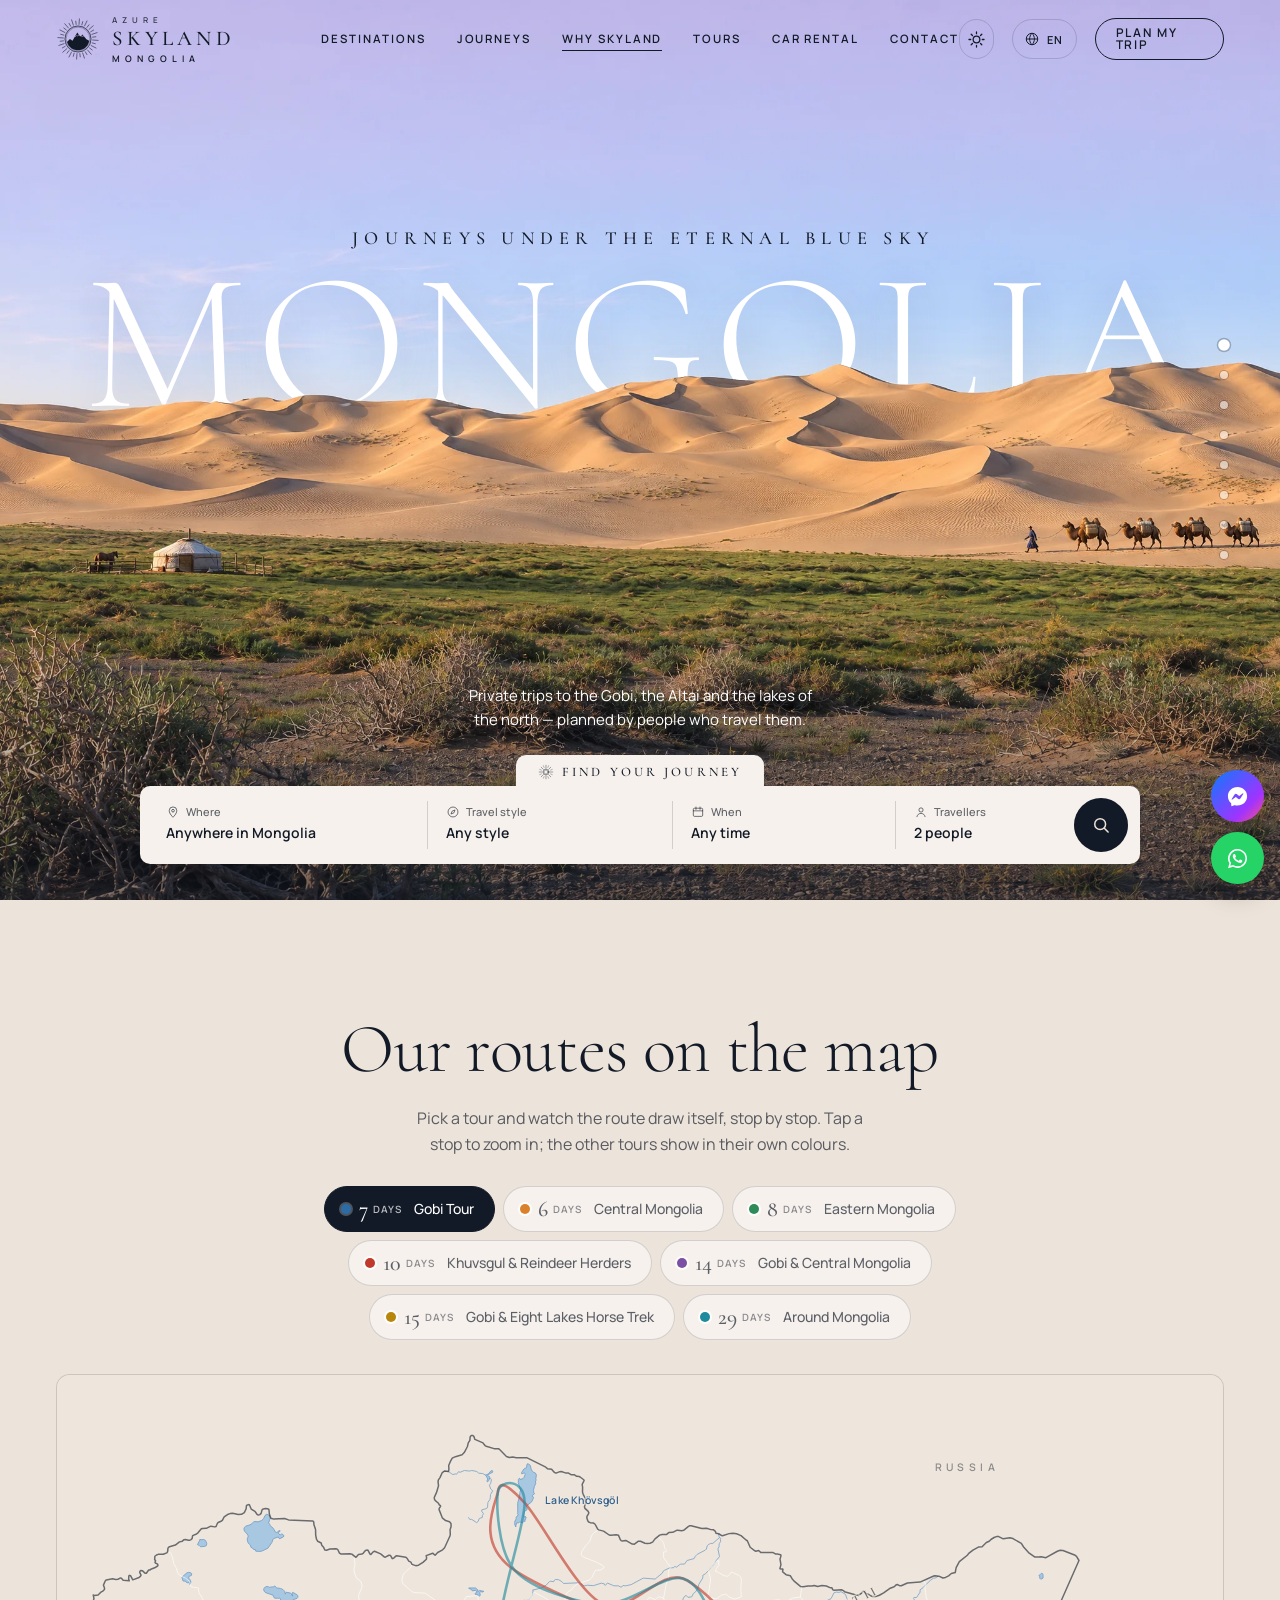
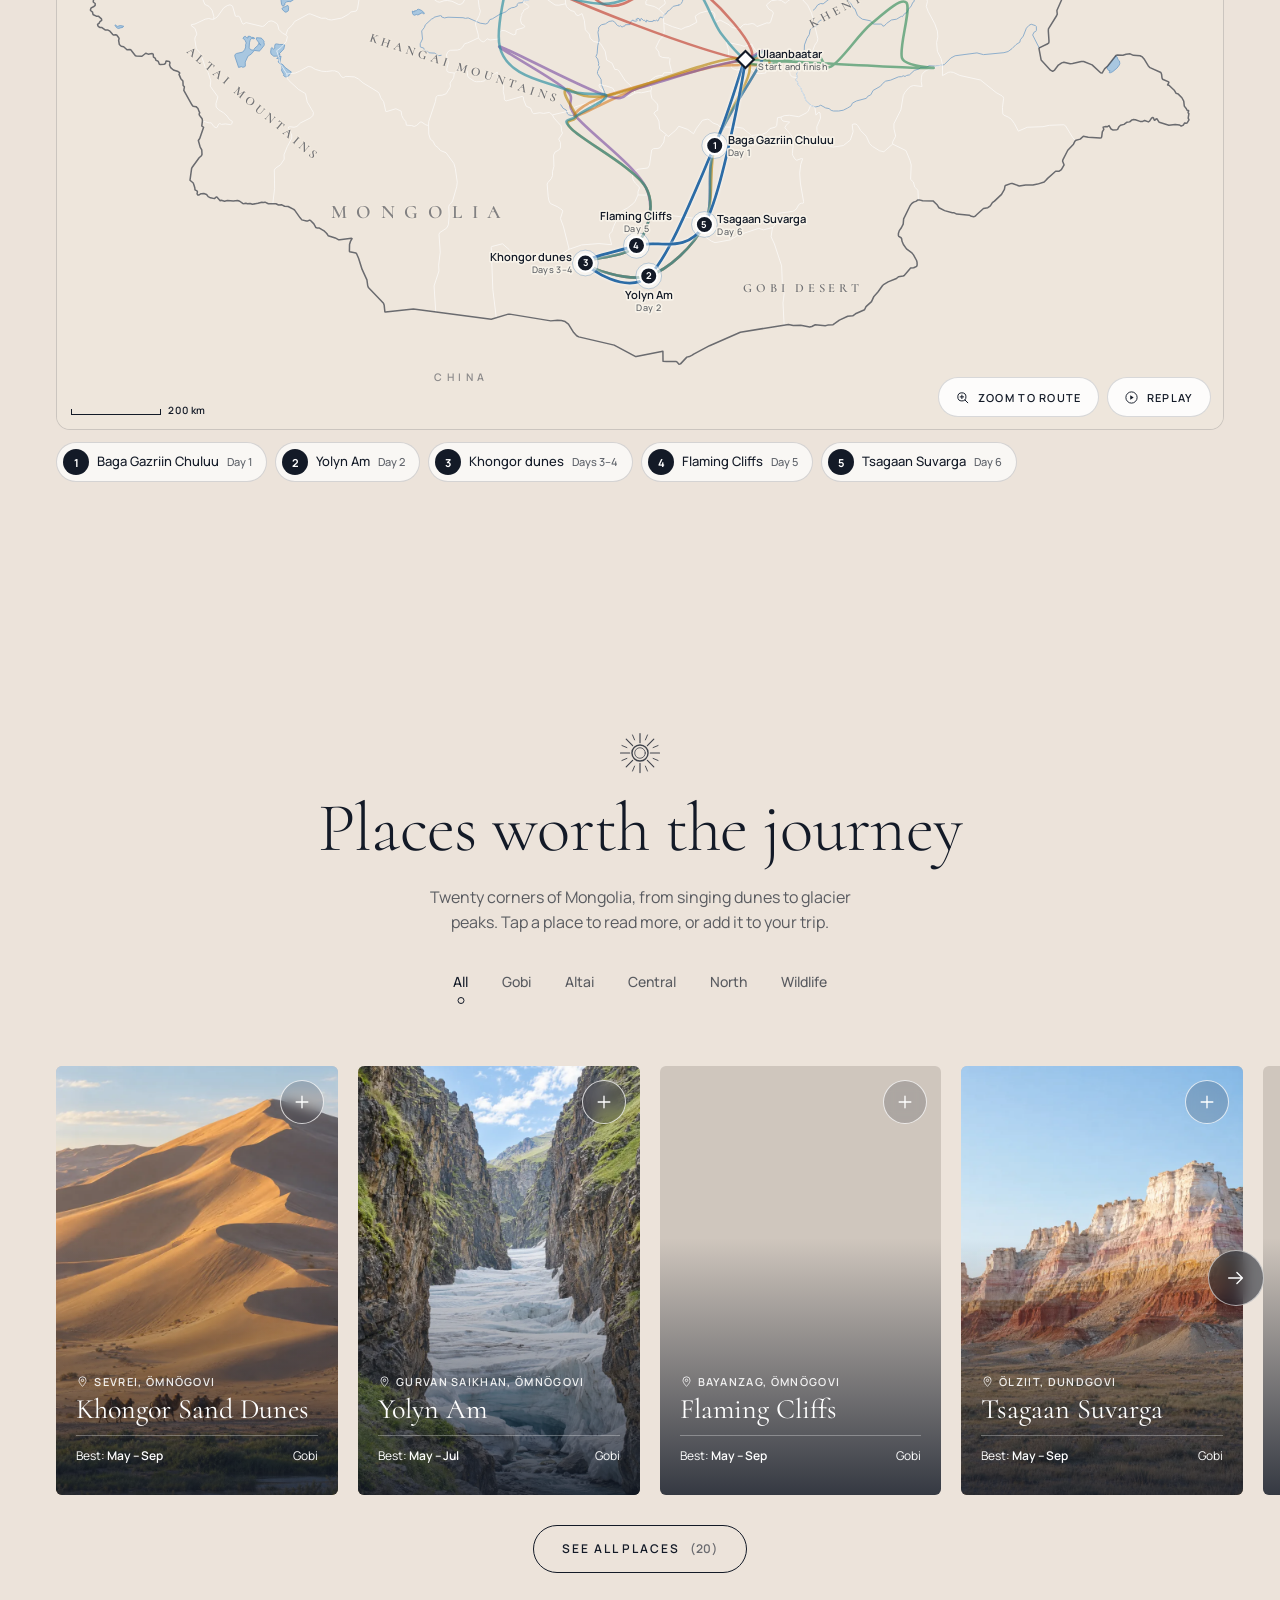
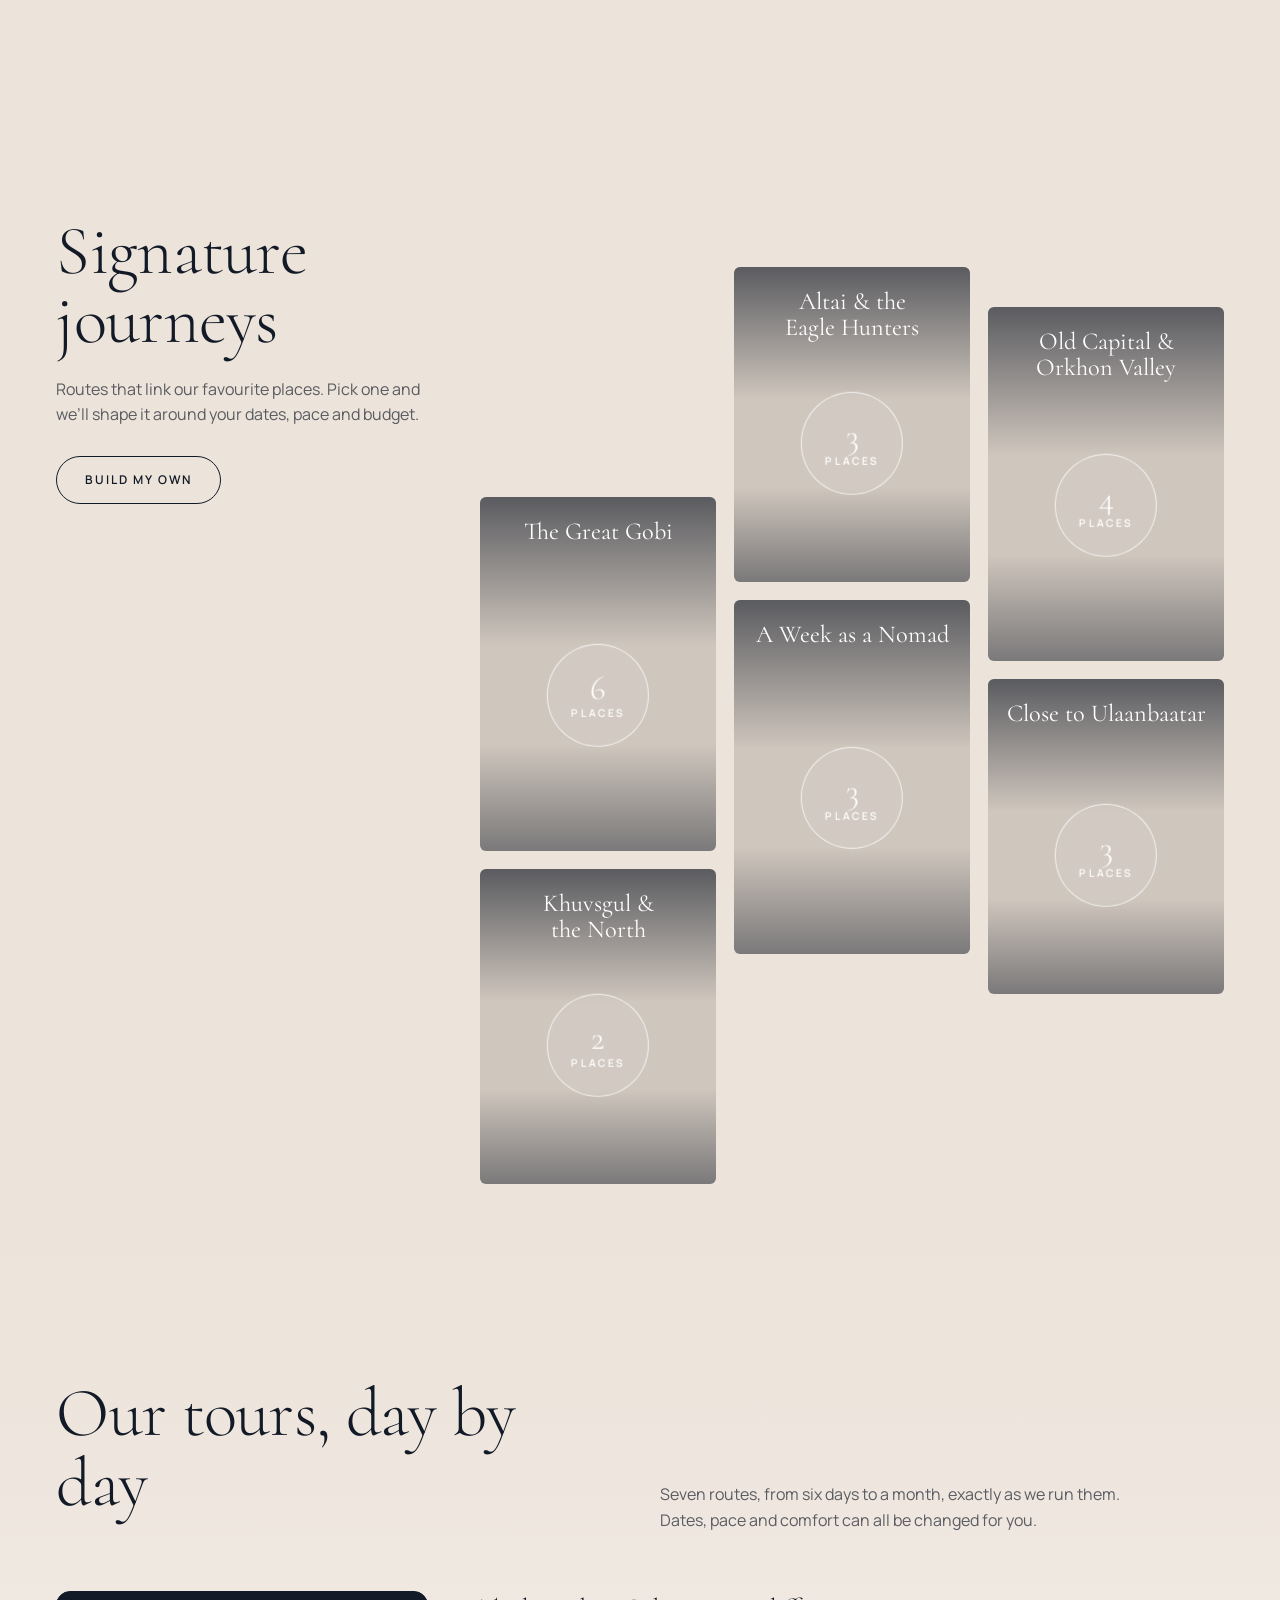
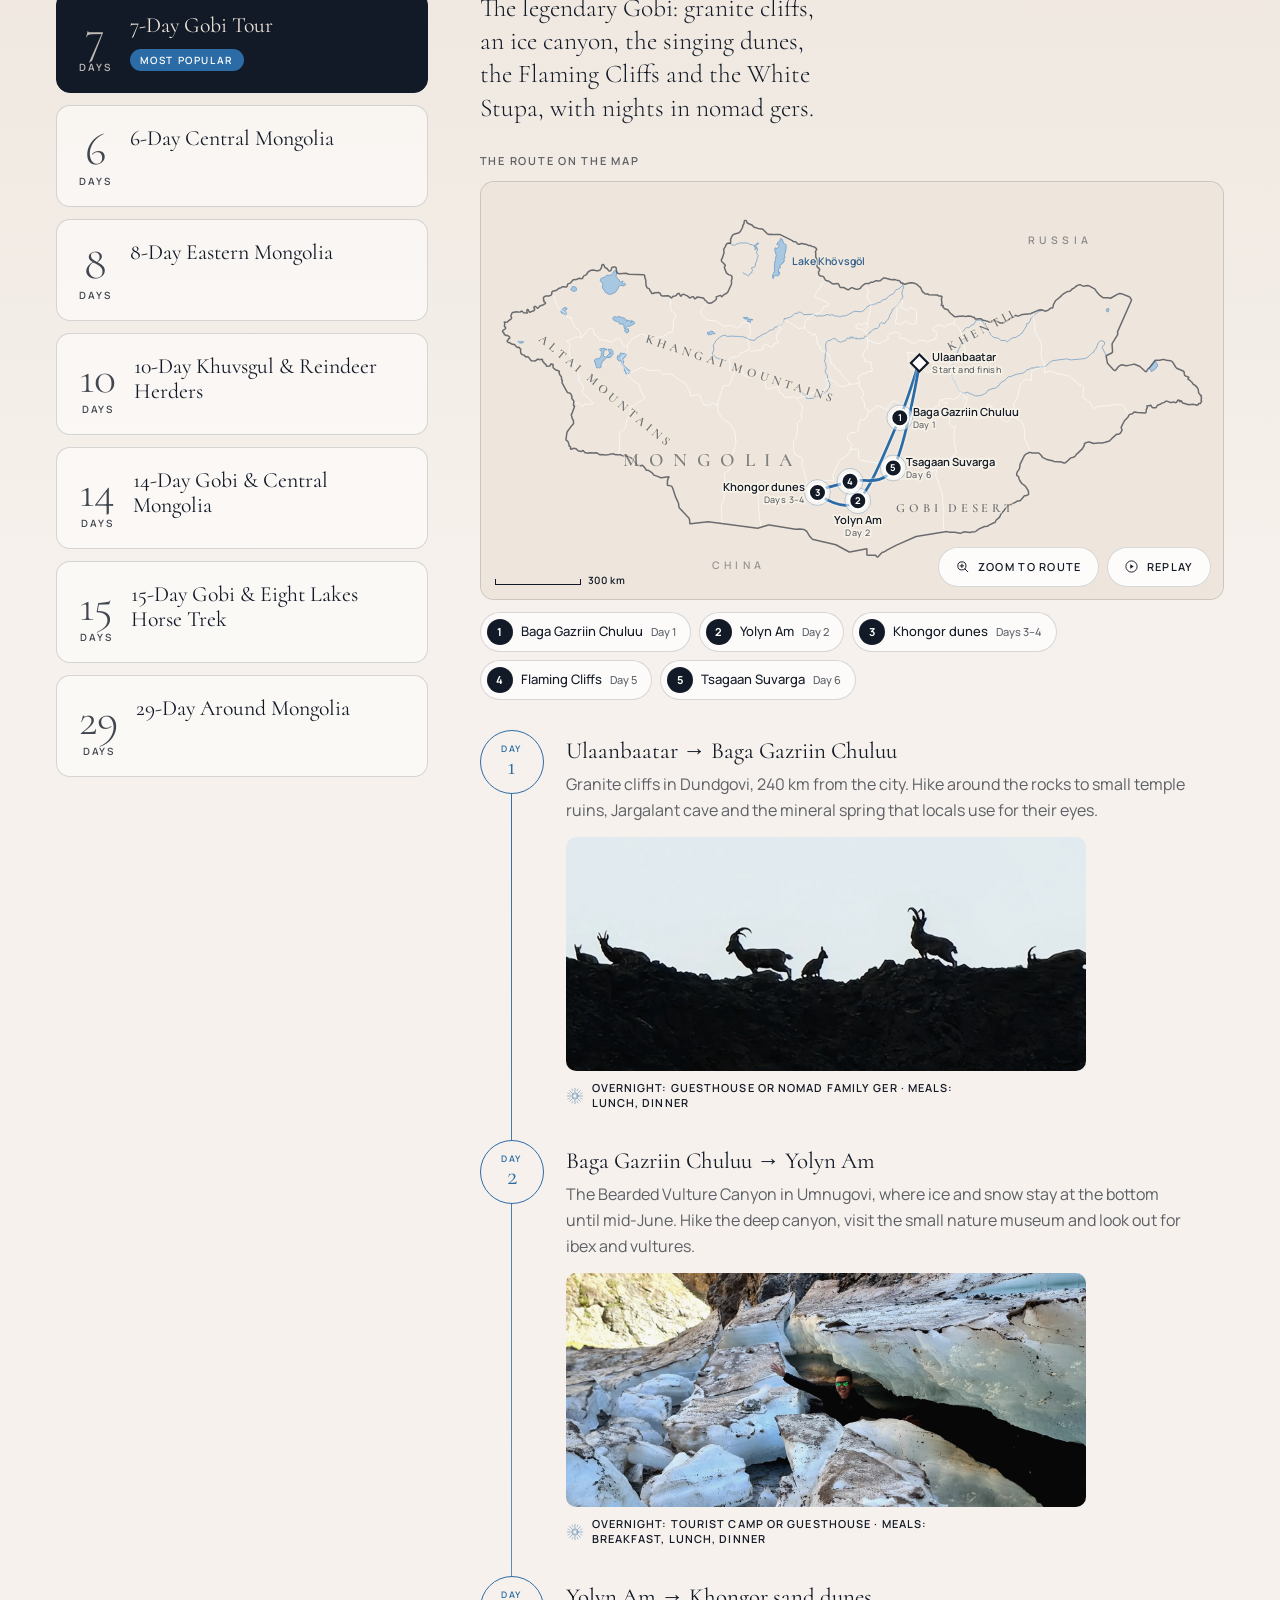
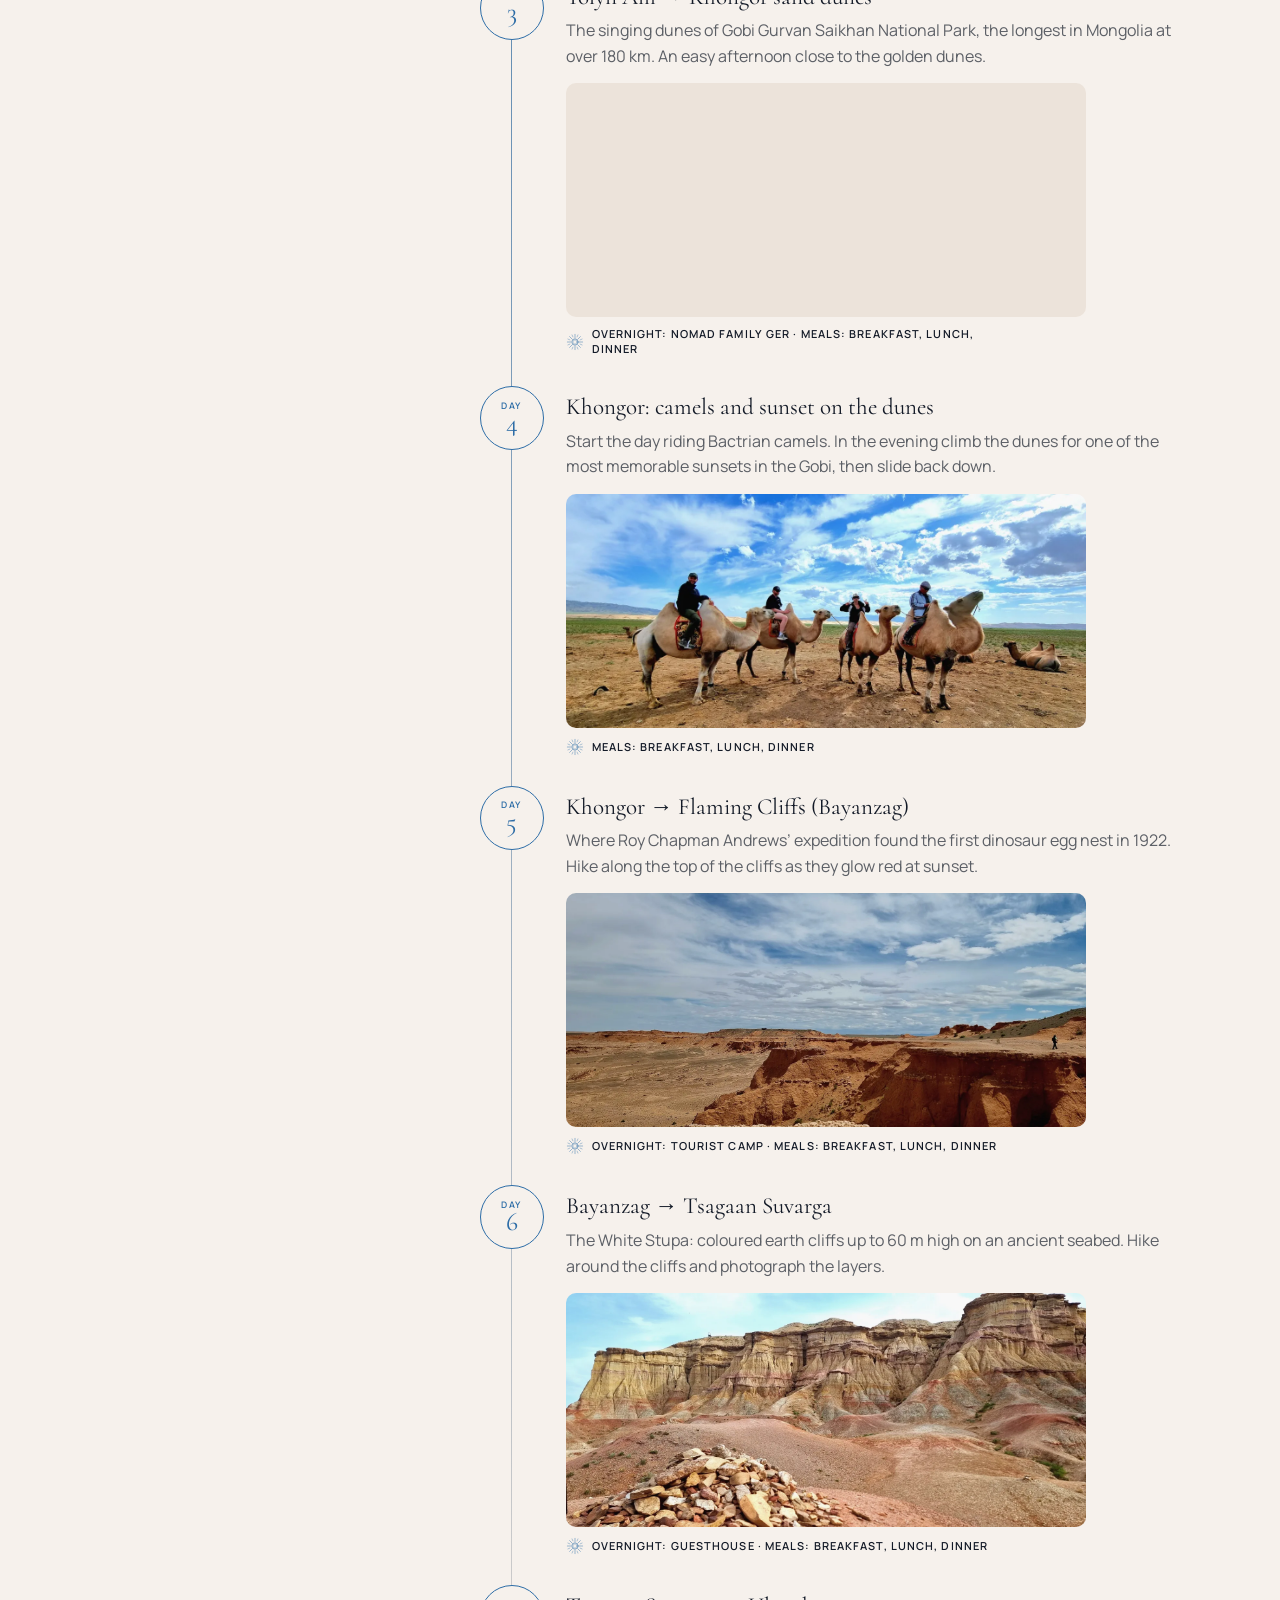
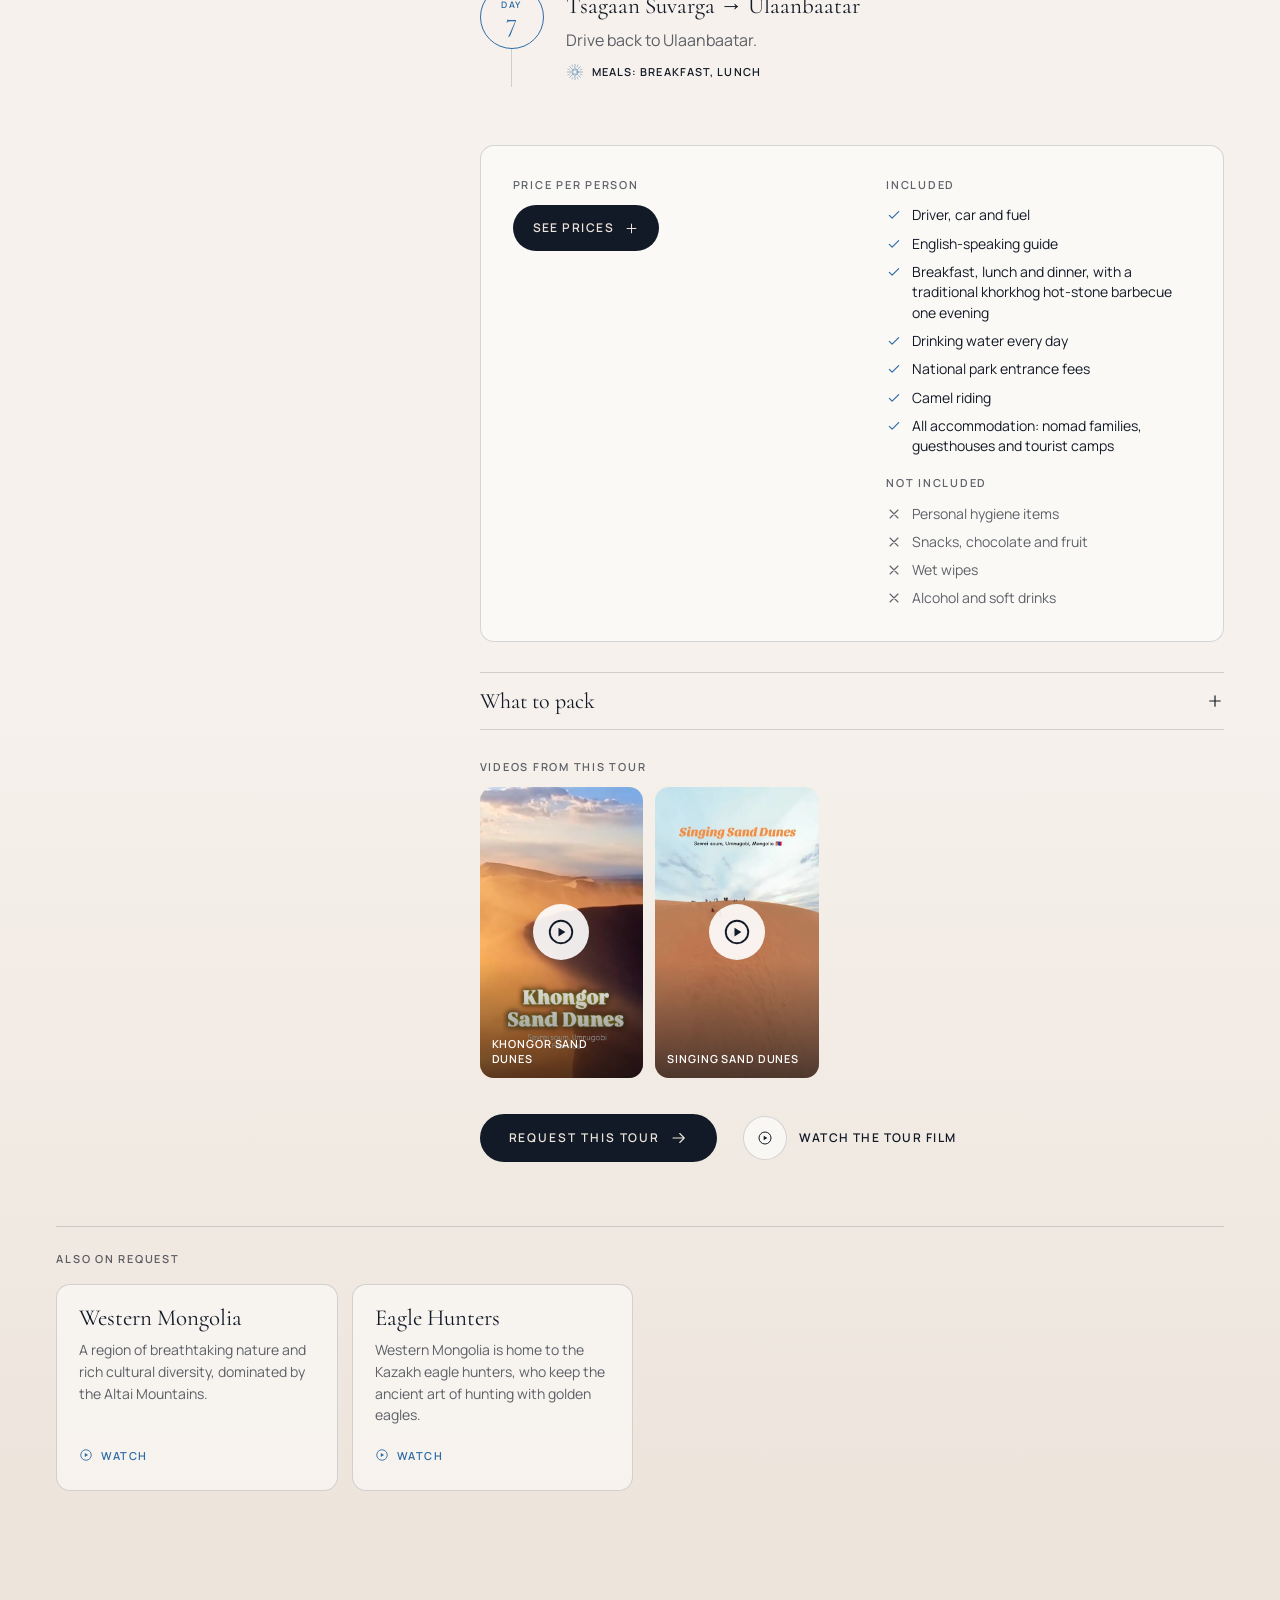
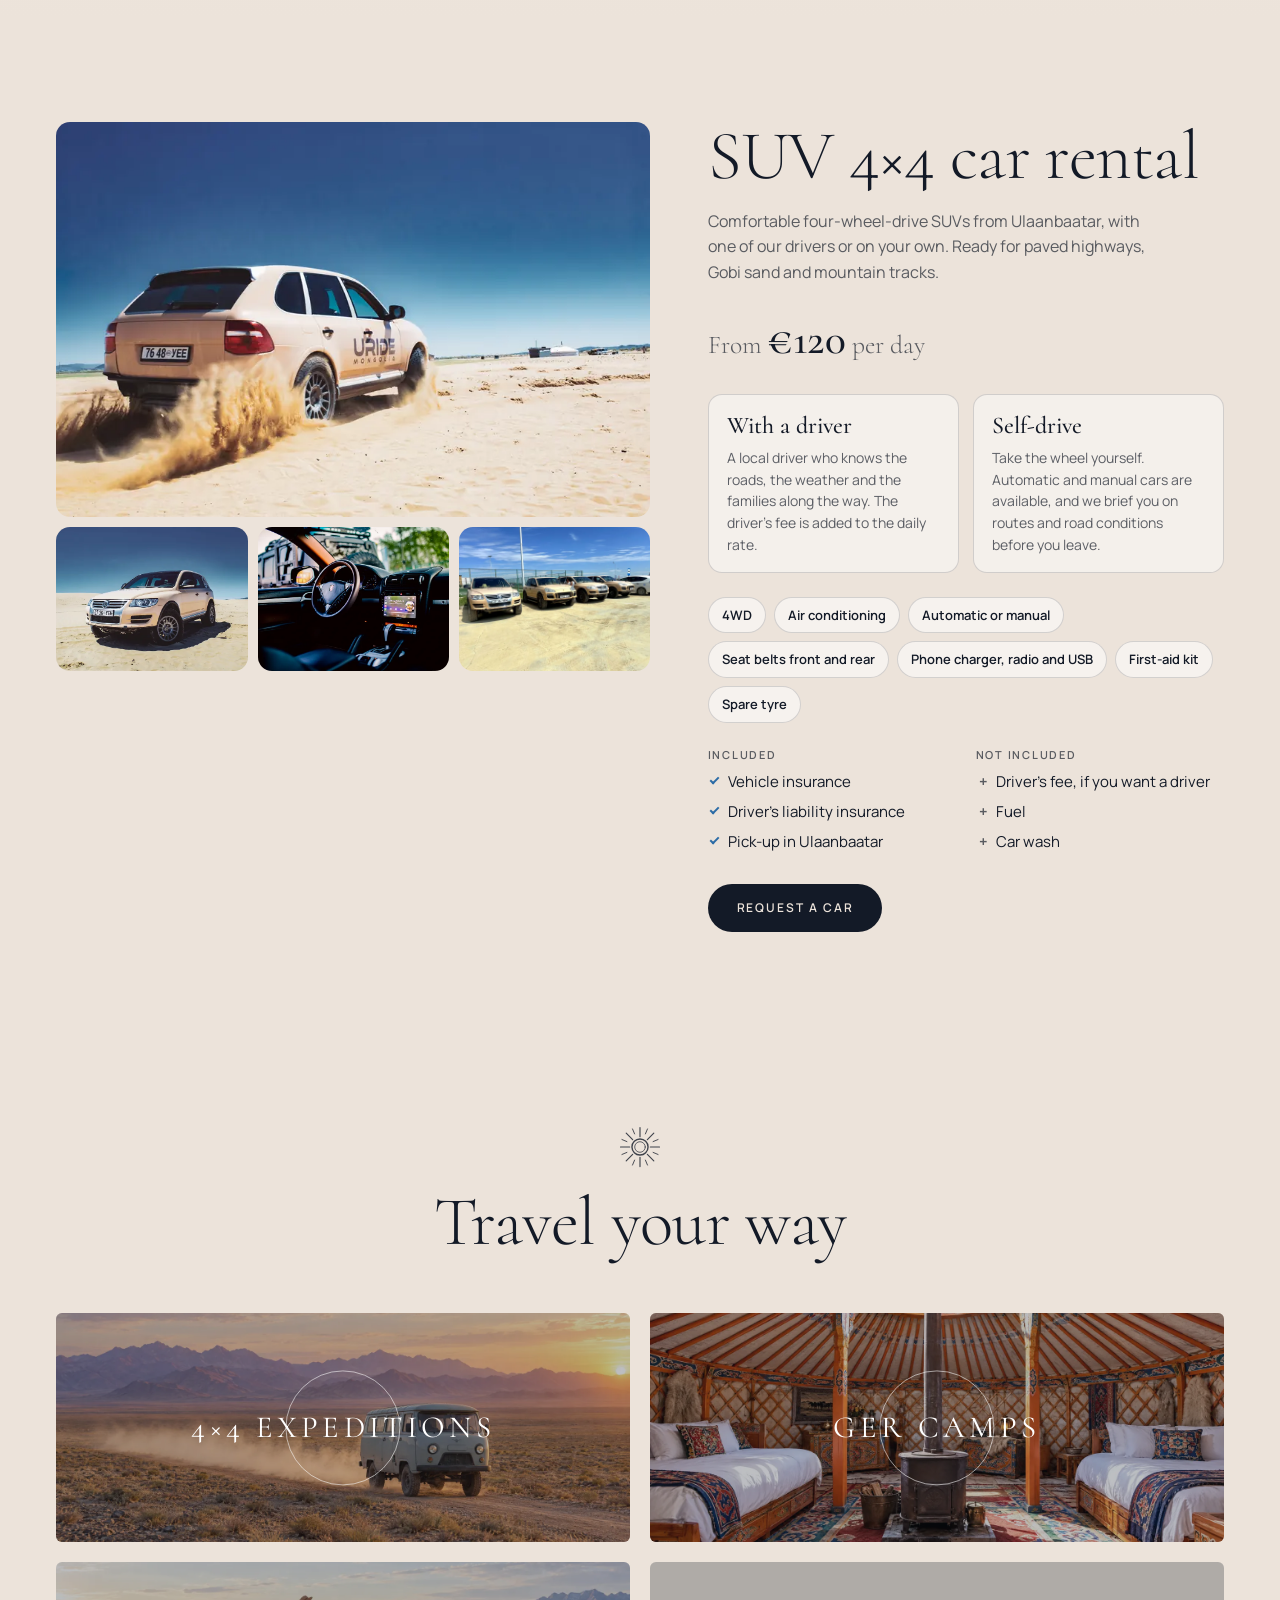
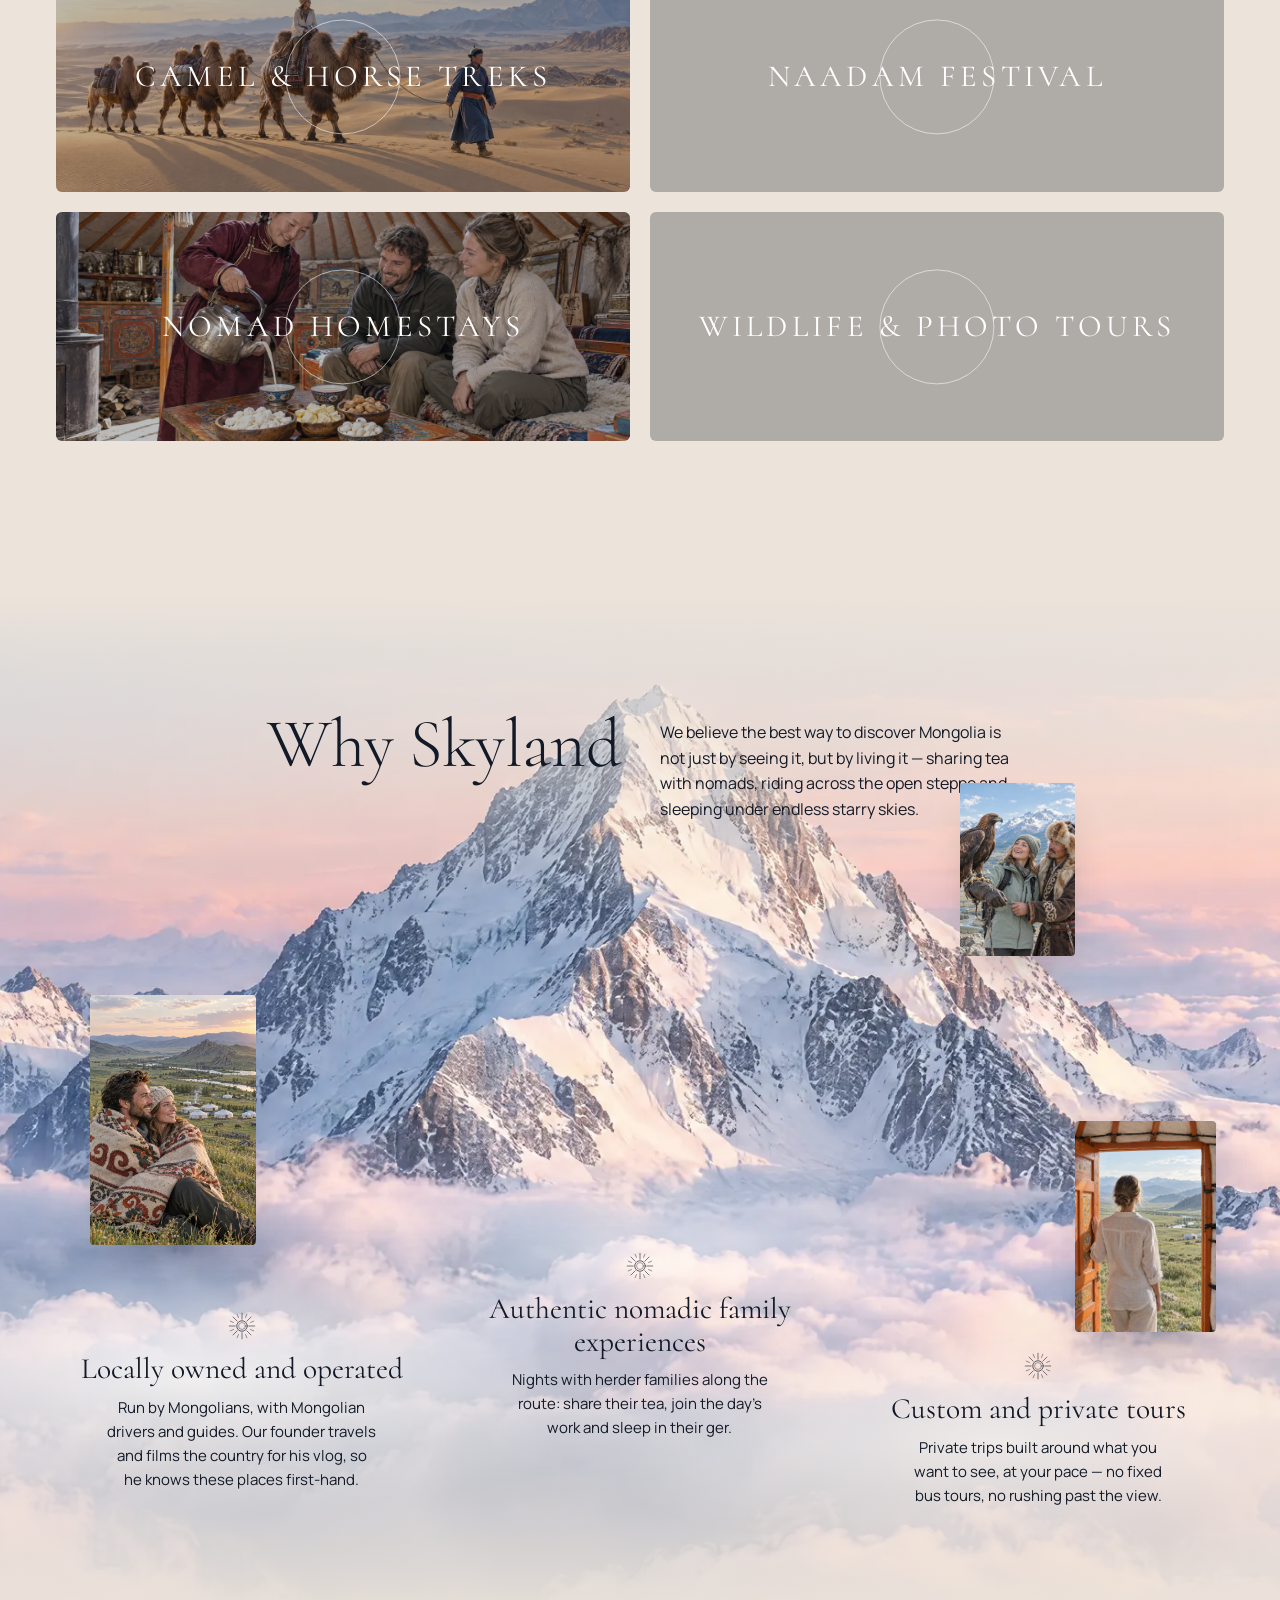
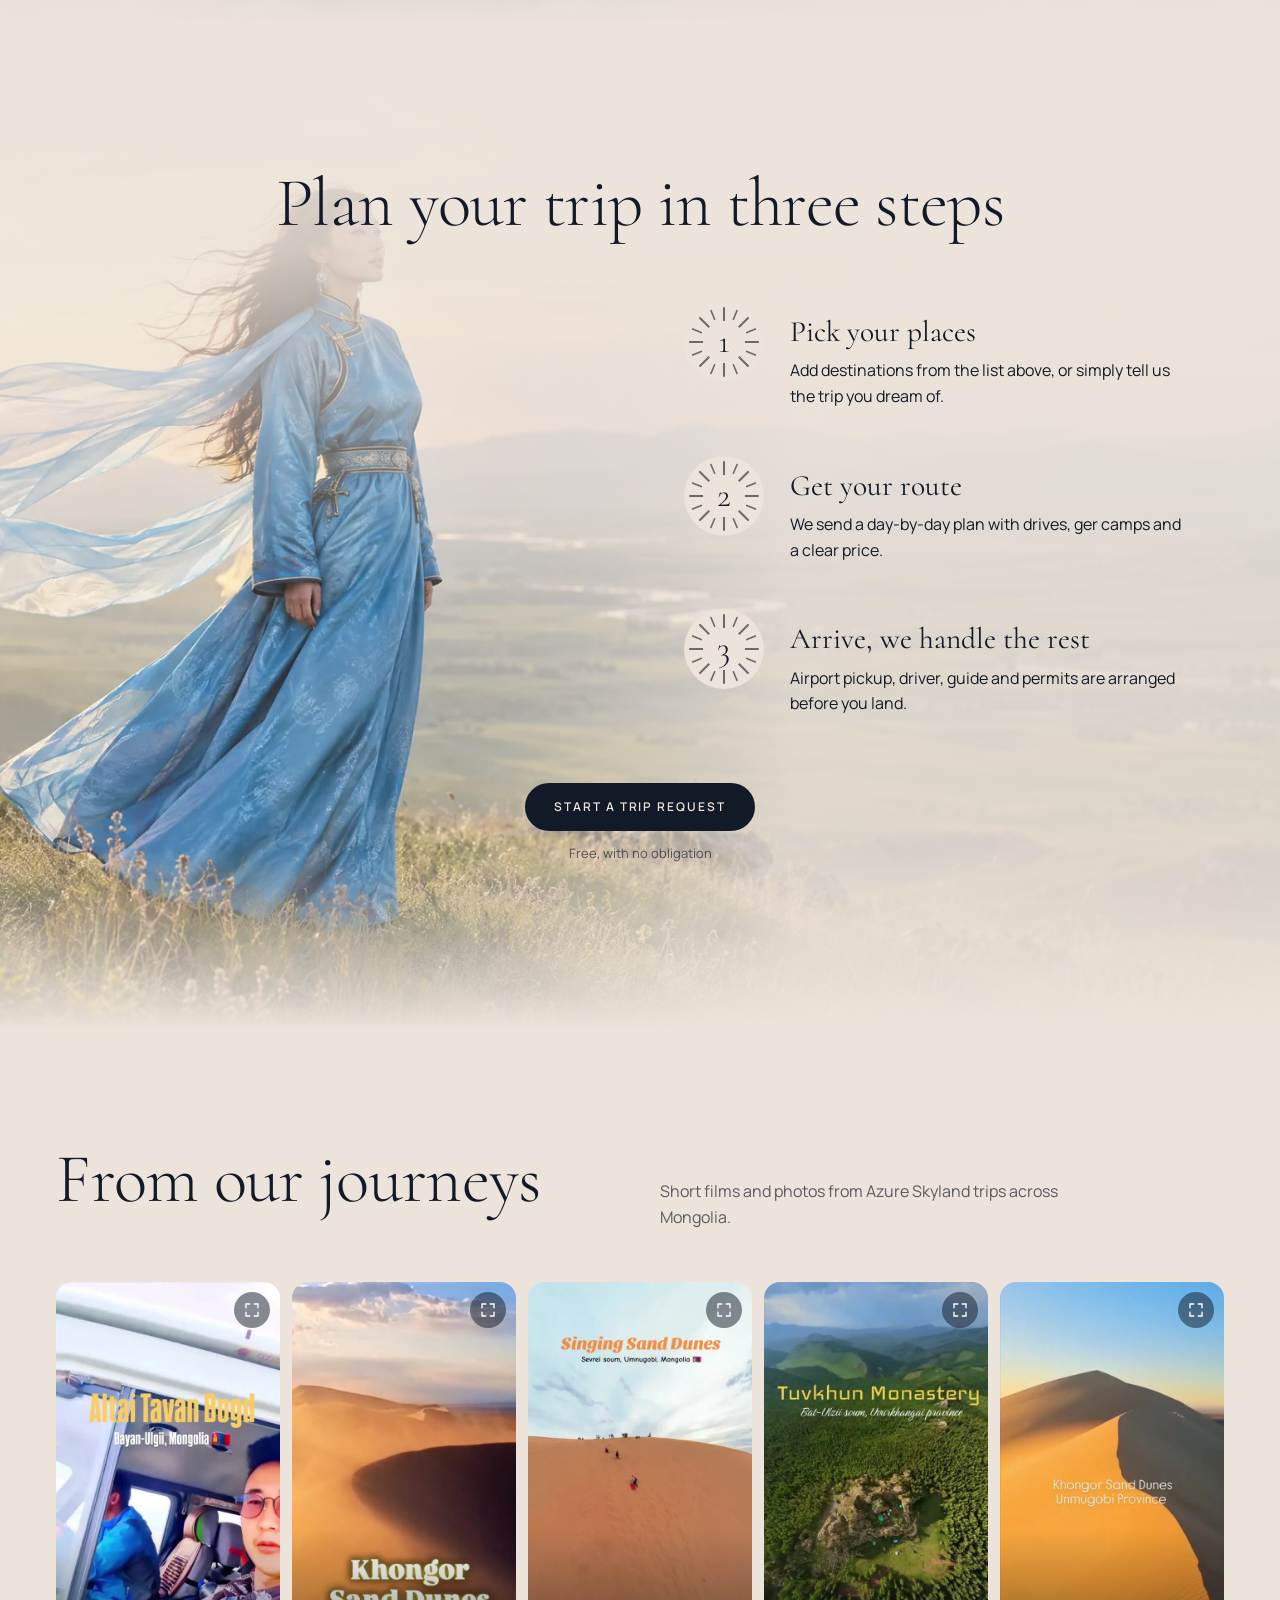
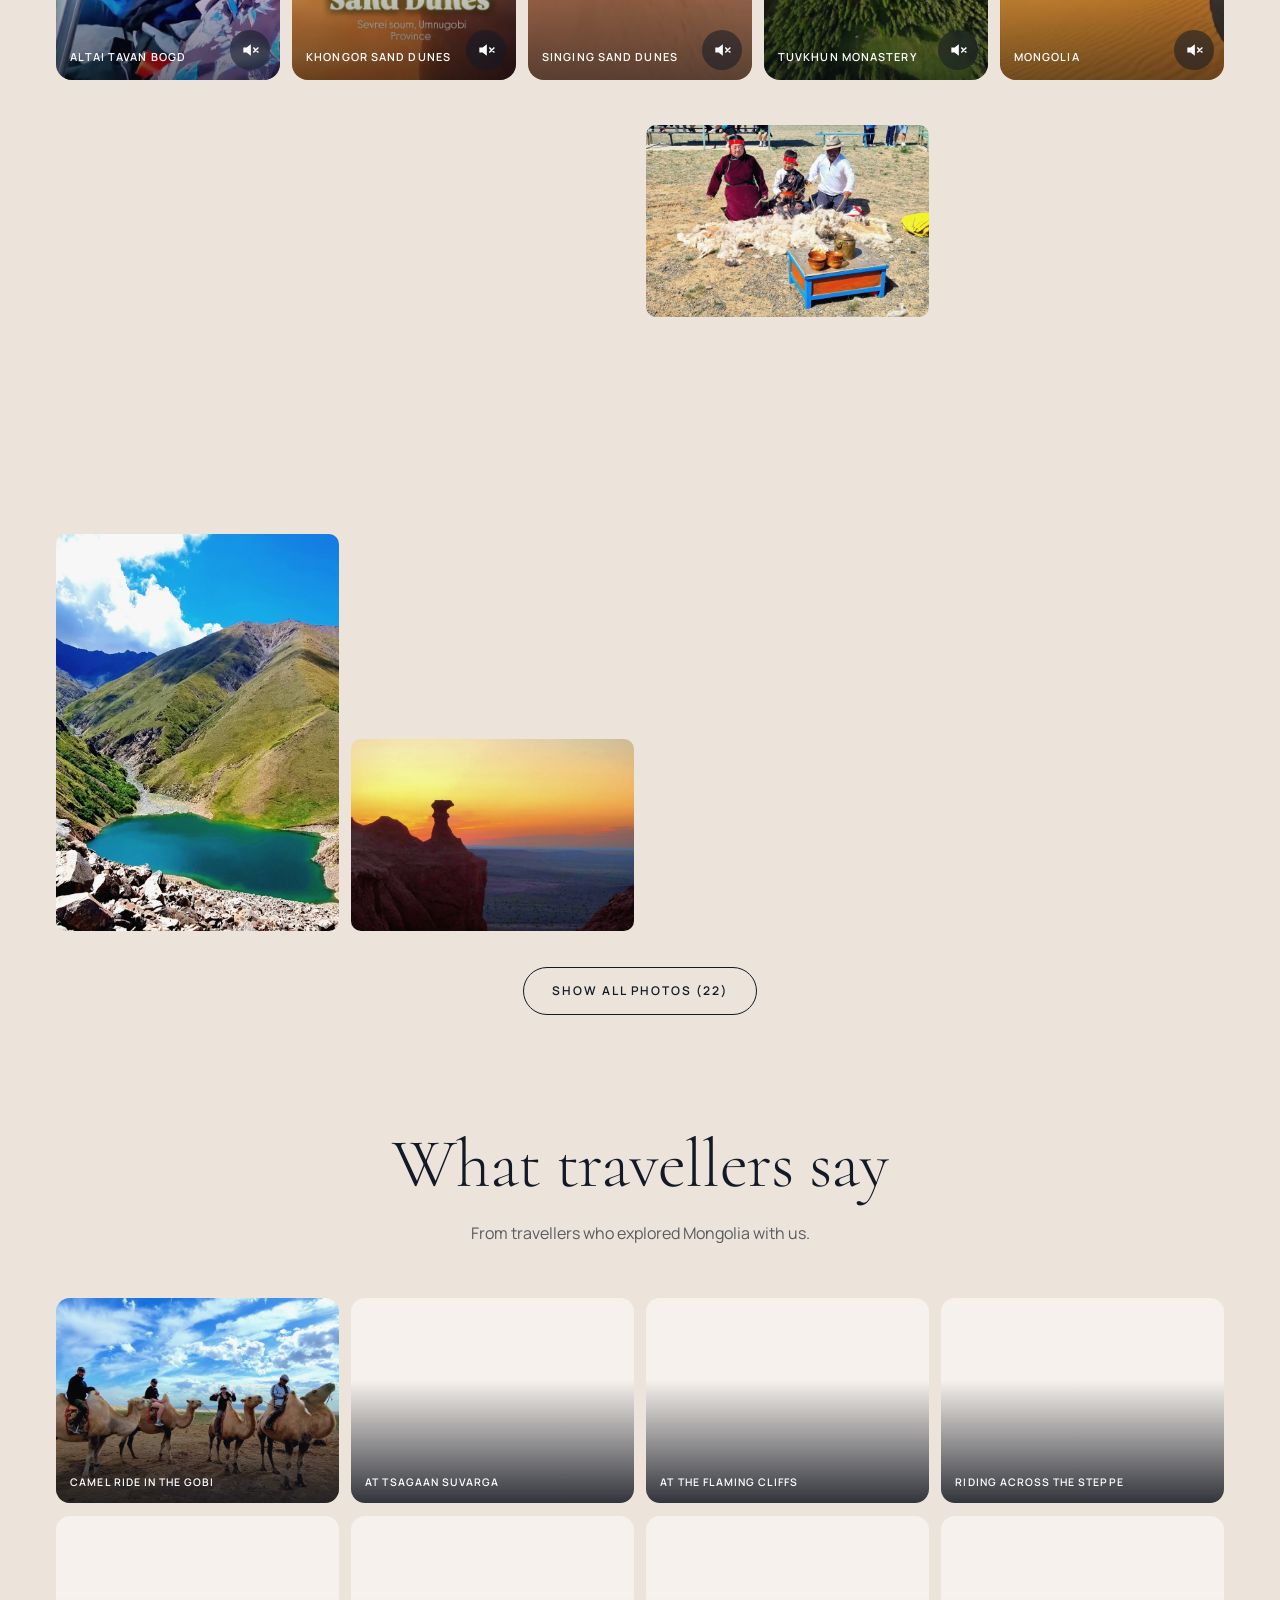
==== commit 4ba80438: "Hero: first photo 5 s, title behind the land on more photos; faster route maps; reviews on traveller" ====
--- a/index.html
+++ b/index.html
@@ -30,8 +30,8 @@
 <link rel="icon" href="assets/favicon.svg" type="image/svg+xml">
 <link rel="preload" as="image" href="img/hero.webp" imagesrcset="img/hero-1600.webp 1600w, img/hero.webp 2560w" imagesizes="(max-aspect-ratio: 16/9) 180vh, 100vw">
 <style>html{background:#ECE3DA}html.js:not(.loaded) body{overflow:hidden}</style>
-<link rel="stylesheet" href="fonts.css?v=20261114">
-<link rel="stylesheet" href="styles.css?v=20261114">
+<link rel="stylesheet" href="fonts.css?v=20261114b">
+<link rel="stylesheet" href="styles.css?v=20261114b">
 <script>document.documentElement.classList.add('js');setTimeout(function(){document.documentElement.classList.add('loaded')},12000);try{if(matchMedia('(prefers-reduced-motion: reduce)').matches)document.documentElement.classList.add('rm')}catch(e){}</script>
 </head>
 <body>
@@ -119,7 +119,7 @@
       <span class="hero-kicker" data-i18n="hero.kicker">Journeys under the eternal blue sky</span>
       <span class="hero-word" data-i18n="hero.word" data-split>MONGOLIA</span>
     </h1>
-    <img class="hero-fg" src="img/hero-fg.webp" srcset="img/hero-fg-1600.webp 1600w, img/hero-fg.webp 2560w" sizes="(max-aspect-ratio: 16/9) 180vh, 100vw" alt="" aria-hidden="true">
+    <img class="hero-fg on" src="img/hero-fg.webp" srcset="img/hero-fg-1600.webp 1600w, img/hero-fg.webp 2560w" sizes="(max-aspect-ratio: 16/9) 180vh, 100vw" alt="" aria-hidden="true">
   </div>
   <div class="hero-dots" id="heroDots" role="group" data-i18n-aria="hero.slides" aria-label="Photos"></div>
   <div class="hero-bottom">
@@ -469,12 +469,12 @@
 
 <div class="toast" id="toast" role="status" aria-live="polite"></div>
 
-<script src="data.js?v=20261114"></script>
-<script src="i18n.js?v=20261114"></script>
-<script src="map.js?v=20261114"></script>
+<script src="data.js?v=20261114b"></script>
+<script src="i18n.js?v=20261114b"></script>
+<script src="map.js?v=20261114b"></script>
 <script src="vendor/gsap.min.js" defer></script>
 <script src="vendor/ScrollTrigger.min.js" defer></script>
 <script src="vendor/lenis.min.js" defer></script>
-<script src="app.js?v=20261114" defer></script>
+<script src="app.js?v=20261114b" defer></script>
 </body>
 </html>
--- a/styles.css
+++ b/styles.css
@@ -102,7 +102,7 @@
 .hero-bg,.hero-fg{position:absolute;inset:0;width:100%;height:100%;object-fit:cover;will-change:transform}
 .hero-bg{z-index:0}
 .hero-fg{z-index:2;pointer-events:none}
-.hero-title{position:absolute;z-index:1;left:0;right:0;bottom:calc(100% - var(--wordline,47%));margin:0;display:flex;flex-direction:column;align-items:center;text-align:center;pointer-events:none}
+.hero-title{position:absolute;z-index:1;left:0;right:0;bottom:calc(100% - var(--wordline,47%) + var(--lift,0%));transition:bottom 1.2s ease;margin:0;display:flex;flex-direction:column;align-items:center;text-align:center;pointer-events:none}
 .hero-kicker{font:500 clamp(13px,1.15cqw,20px)/1.2 var(--serif);letter-spacing:.34em;text-transform:uppercase;color:var(--ink);margin-bottom:clamp(6px,1cqw,18px);padding-left:.34em}
 .hero-word{display:block;font:300 min(13.6cqw,15.4vw)/.8 var(--serif);letter-spacing:.04em;padding-left:.04em;color:#fff;text-shadow:0 6px 40px rgba(46,58,110,.18);white-space:nowrap}
 .hero-word .ch{display:inline-block;will-change:transform}
@@ -809,8 +809,8 @@
 /* ========== hero slideshow ========== */
 .hero-sl{opacity:0;transition:opacity 1.2s ease}
 .hero-sl.on{opacity:1}
-.hero-fg{transition:opacity 1.2s ease}
-.hero.alt .hero-fg{opacity:0}
+.hero-fg{opacity:0;transition:opacity 1.2s ease}
+.hero-fg.on{opacity:1}
 .hero.no-orig .hero-bg:not(.hero-sl){visibility:hidden}
 html.rm .hero-sl,html.rm .hero-fg{transition:none}
 .hero-dots{position:absolute;z-index:4;right:max(10px,calc(var(--g) - 14px));top:50%;transform:translateY(-50%);display:flex;flex-direction:column;gap:2px}
@@ -968,3 +968,4 @@
 .mnav nav{gap:2px}
 .mnav nav a{font-size:clamp(28px,8.4vw,40px);padding:8px 0}
 html.menu-open .chat-dock{display:none}
+.rv-list:empty{display:none}
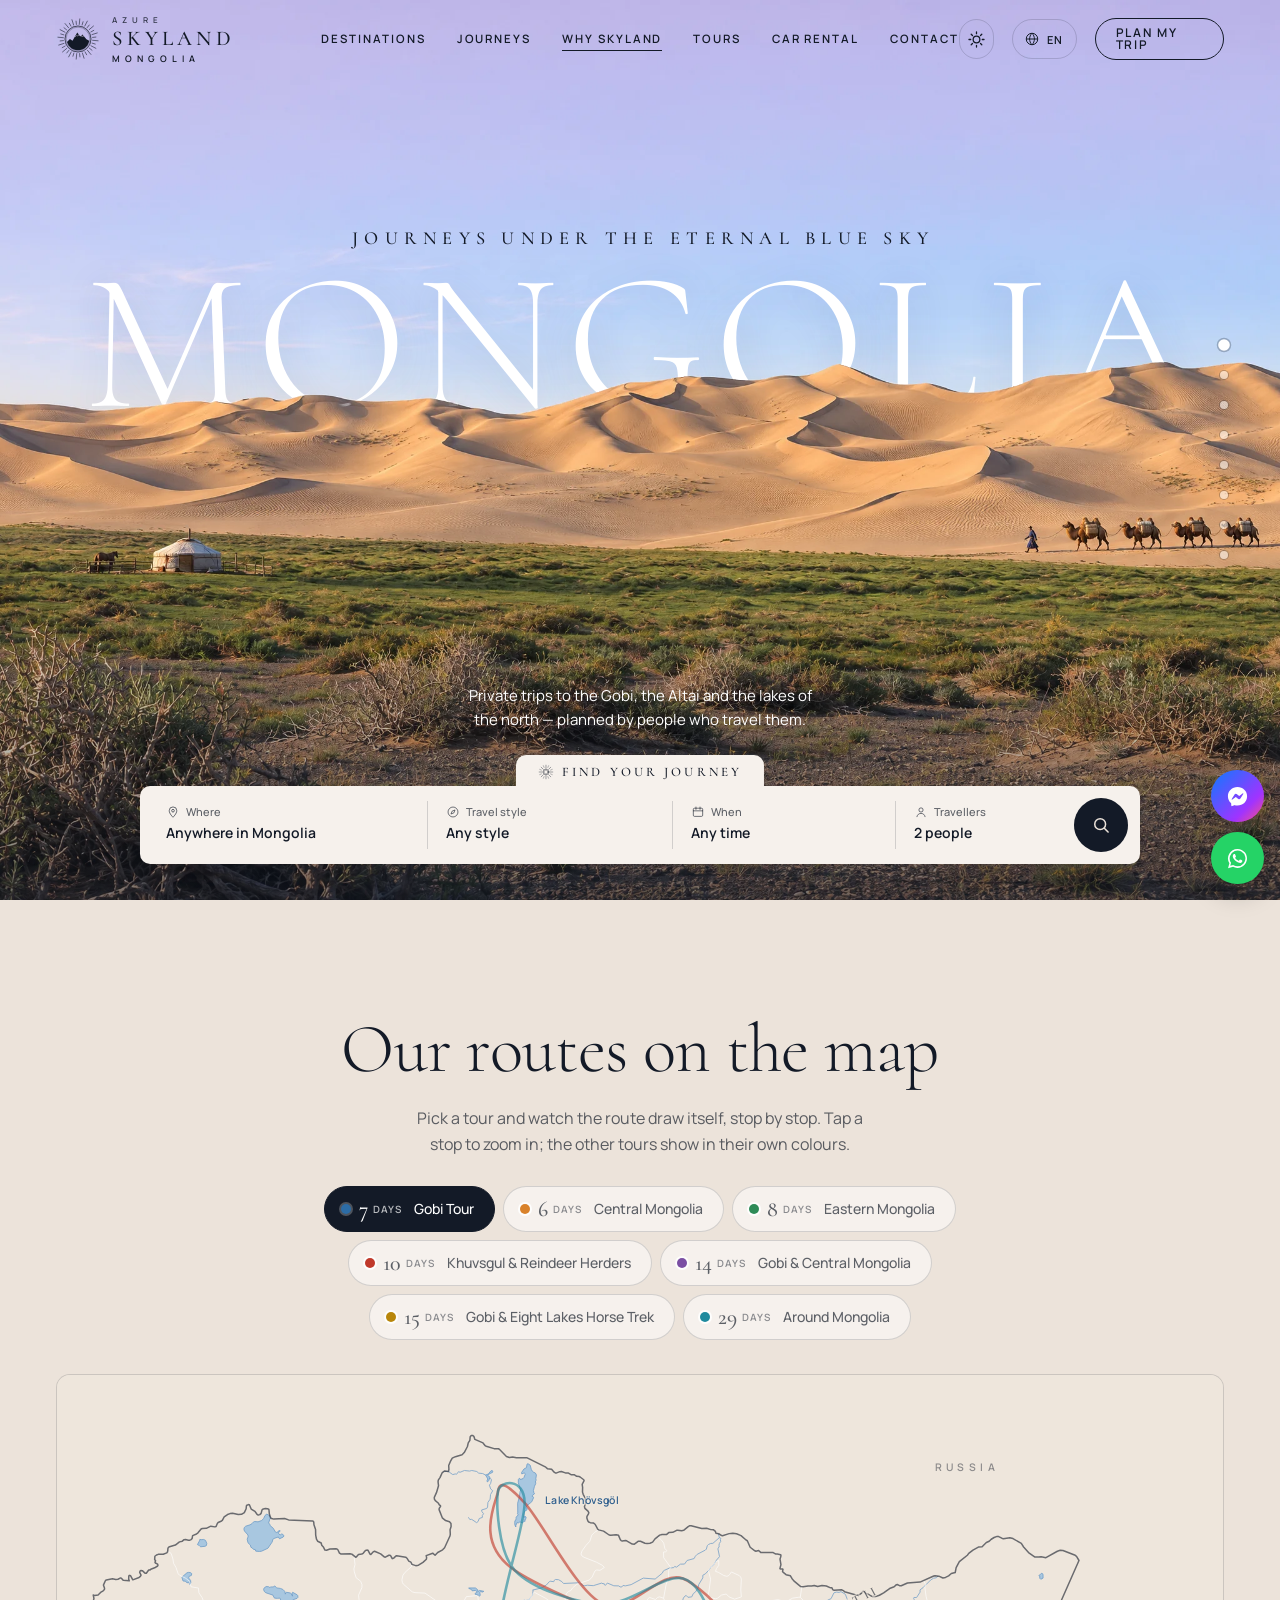
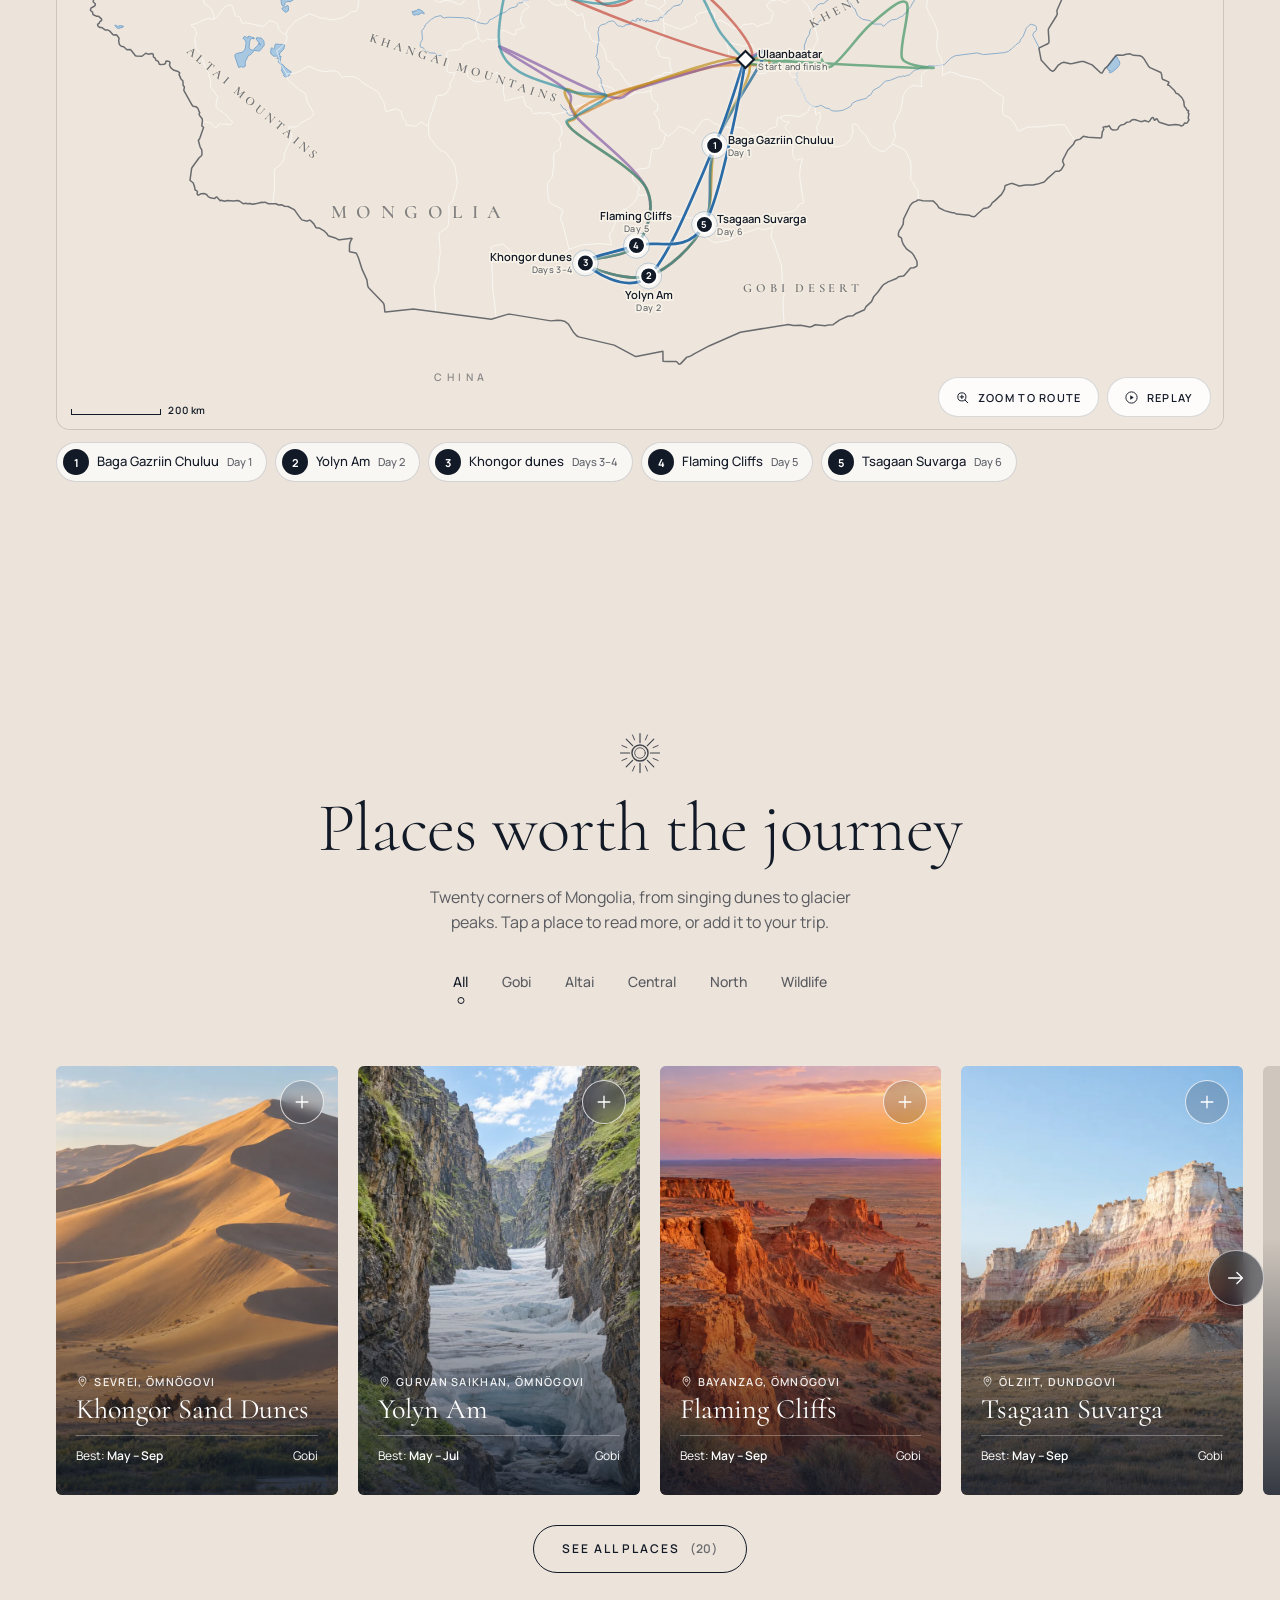
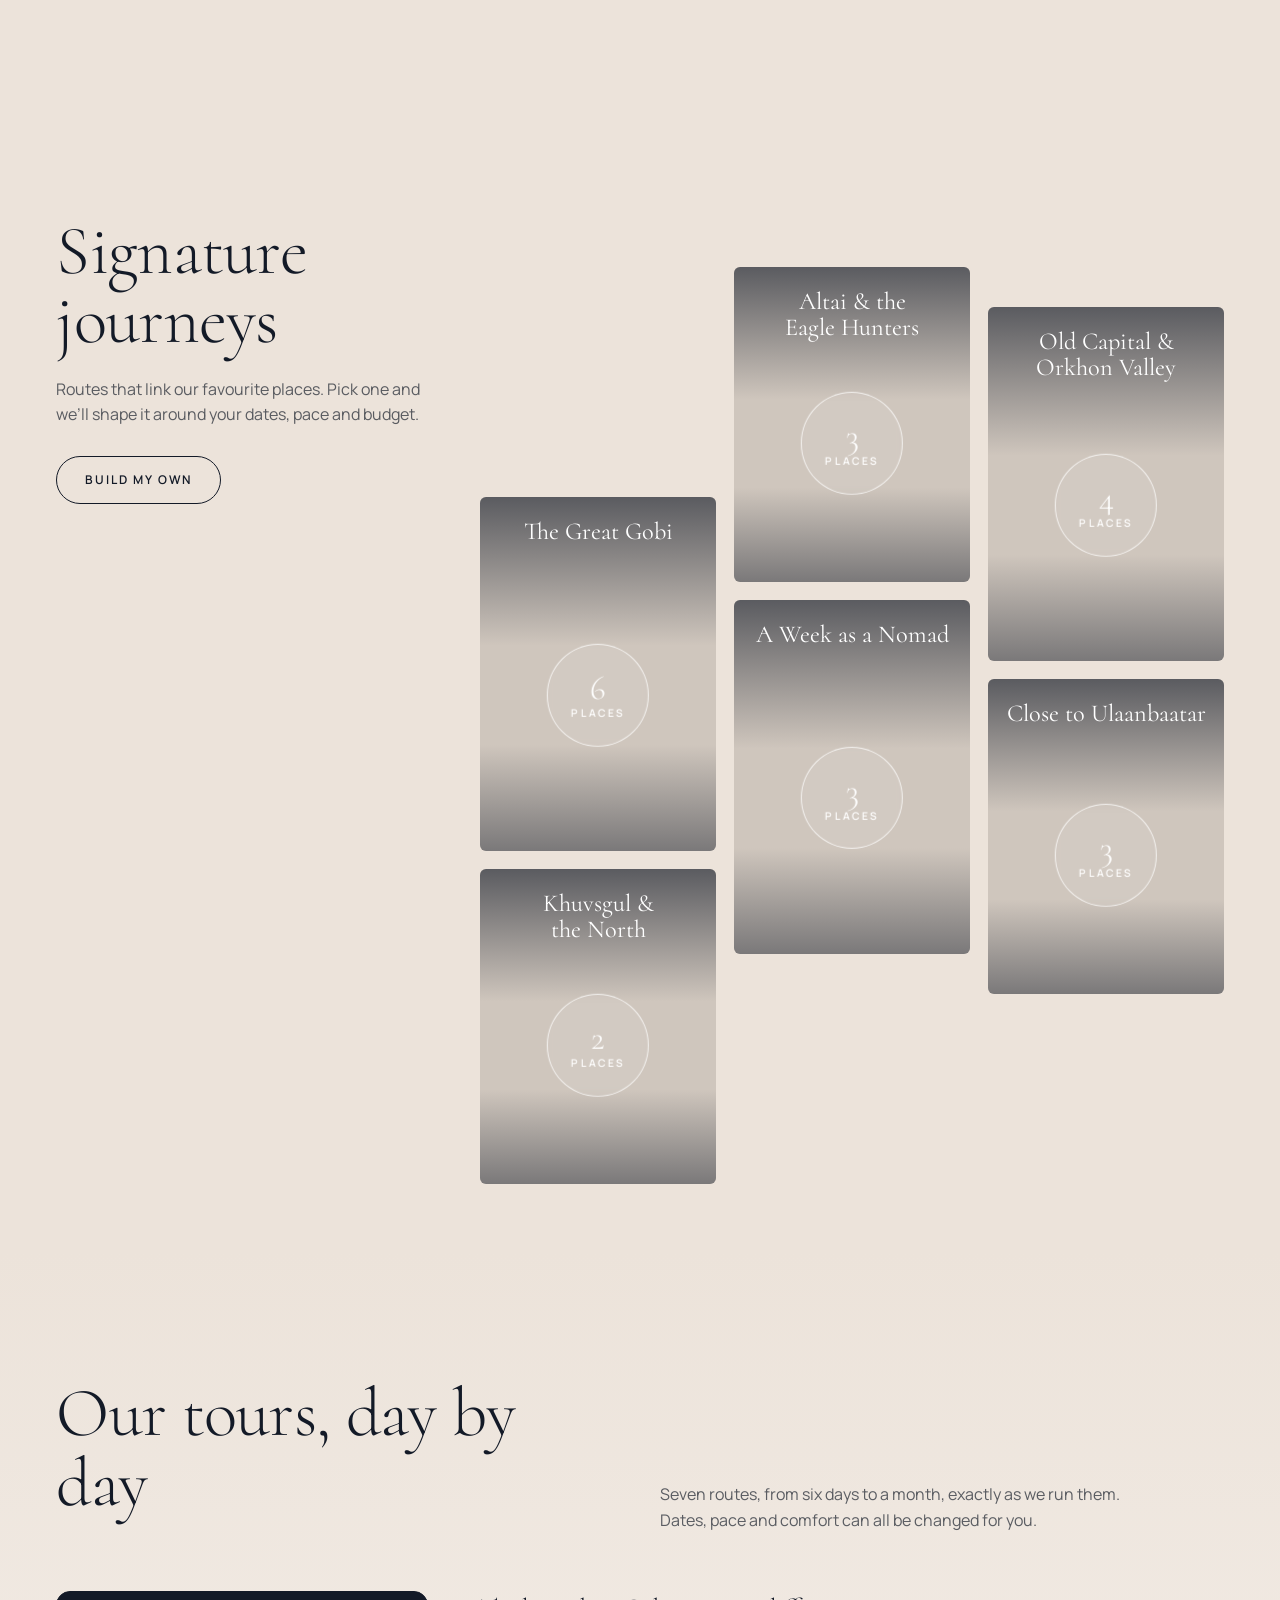
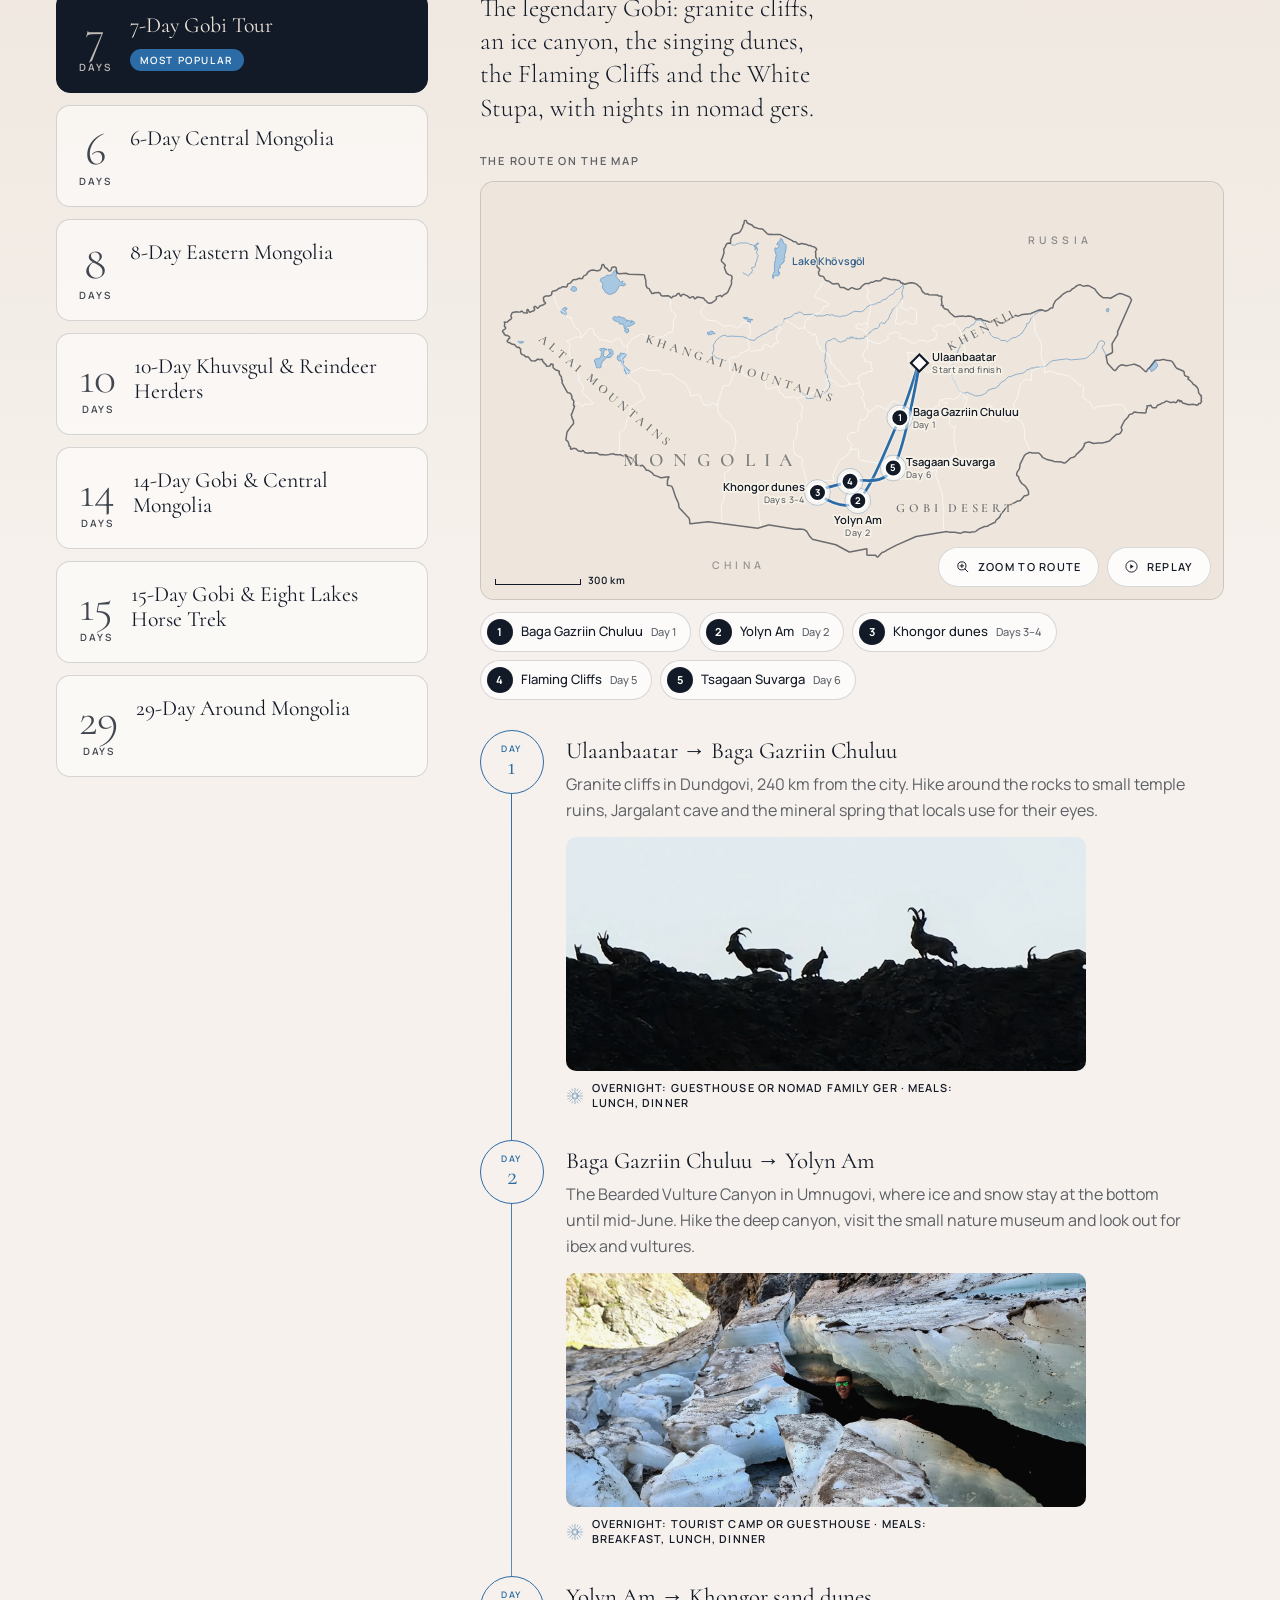
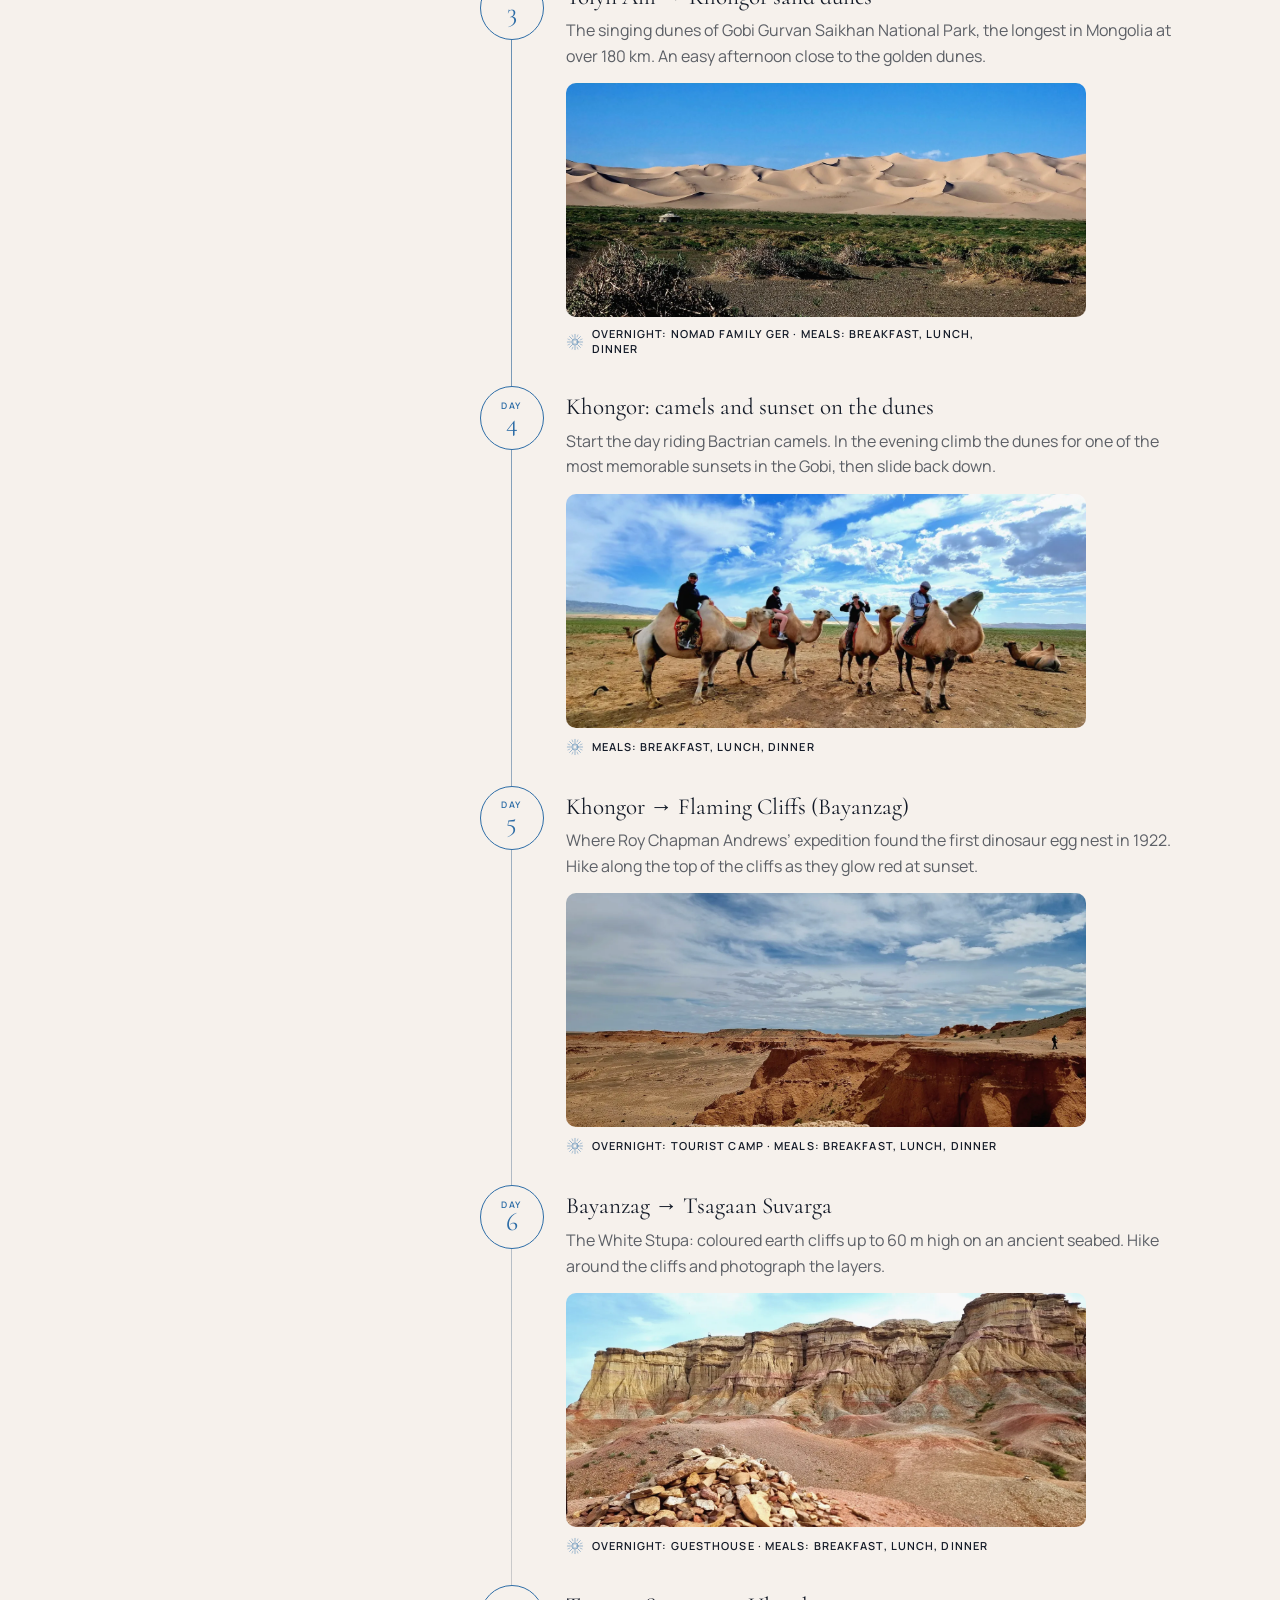
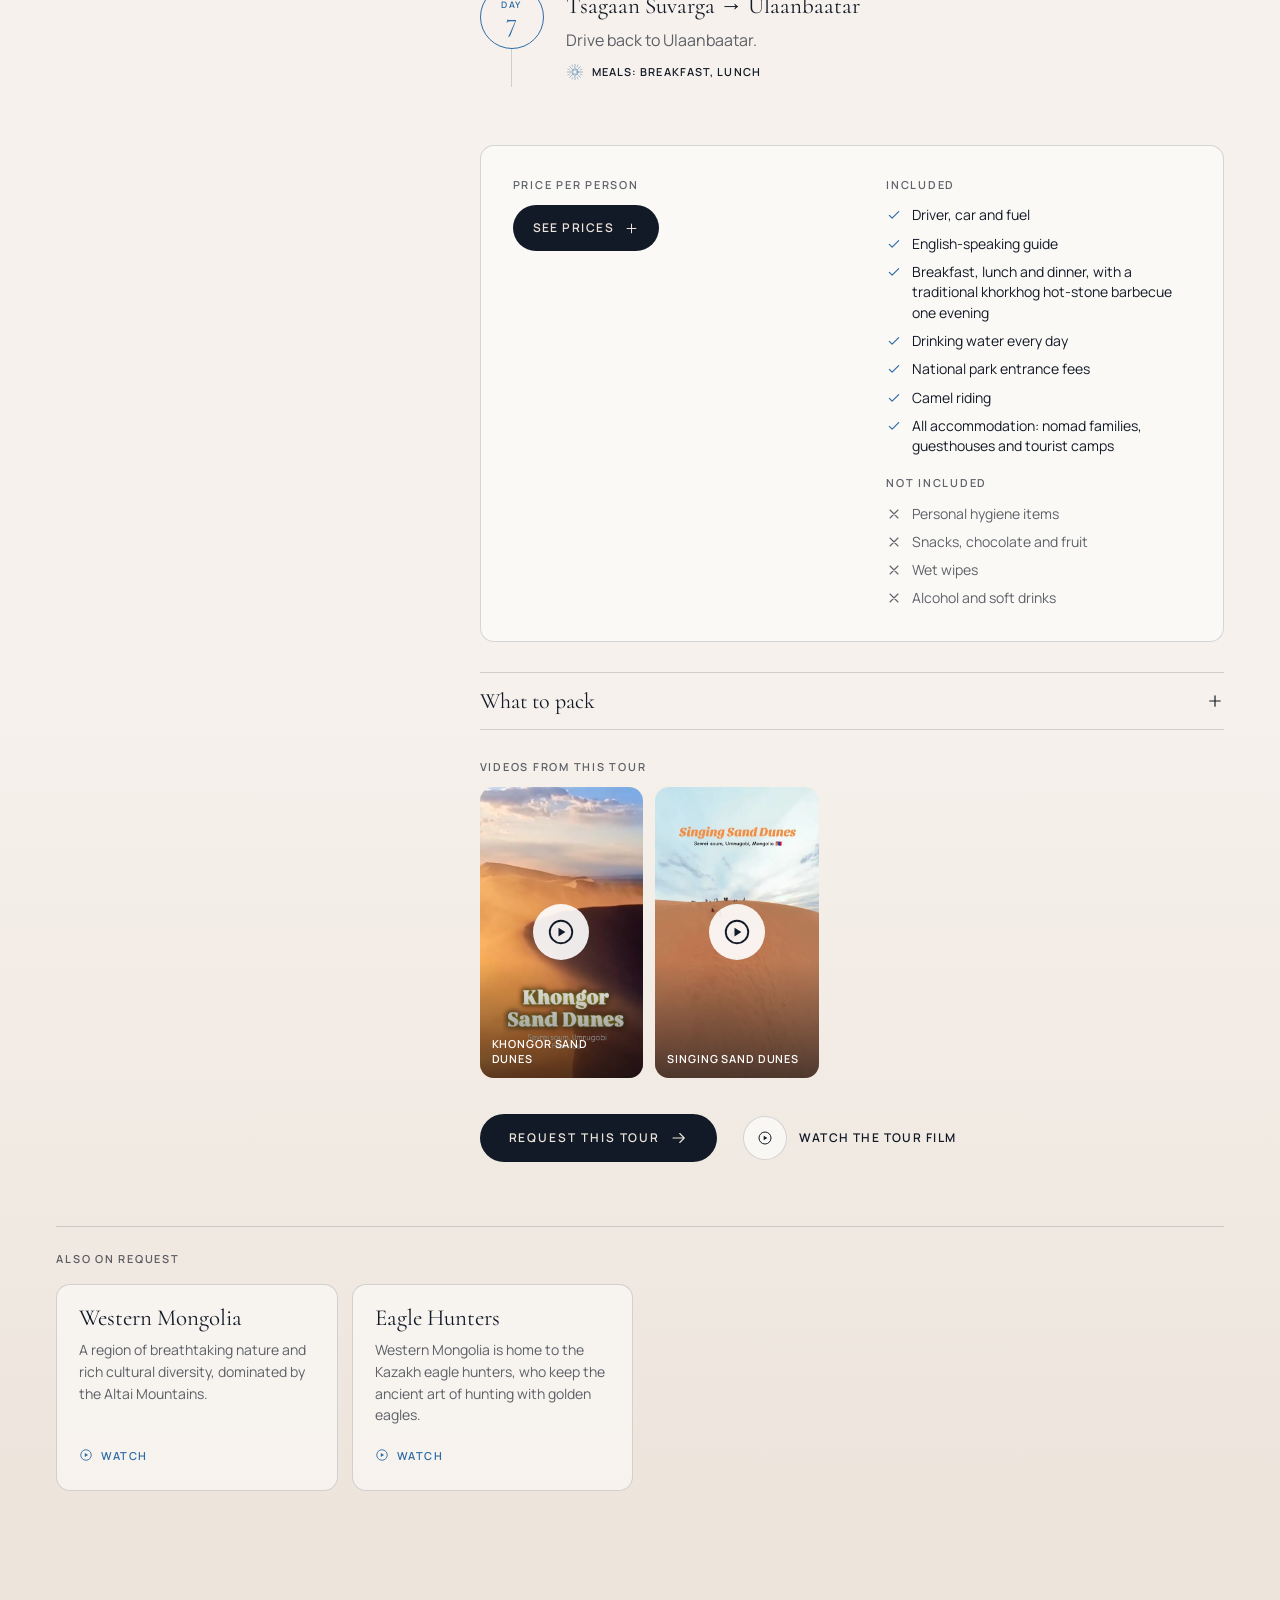
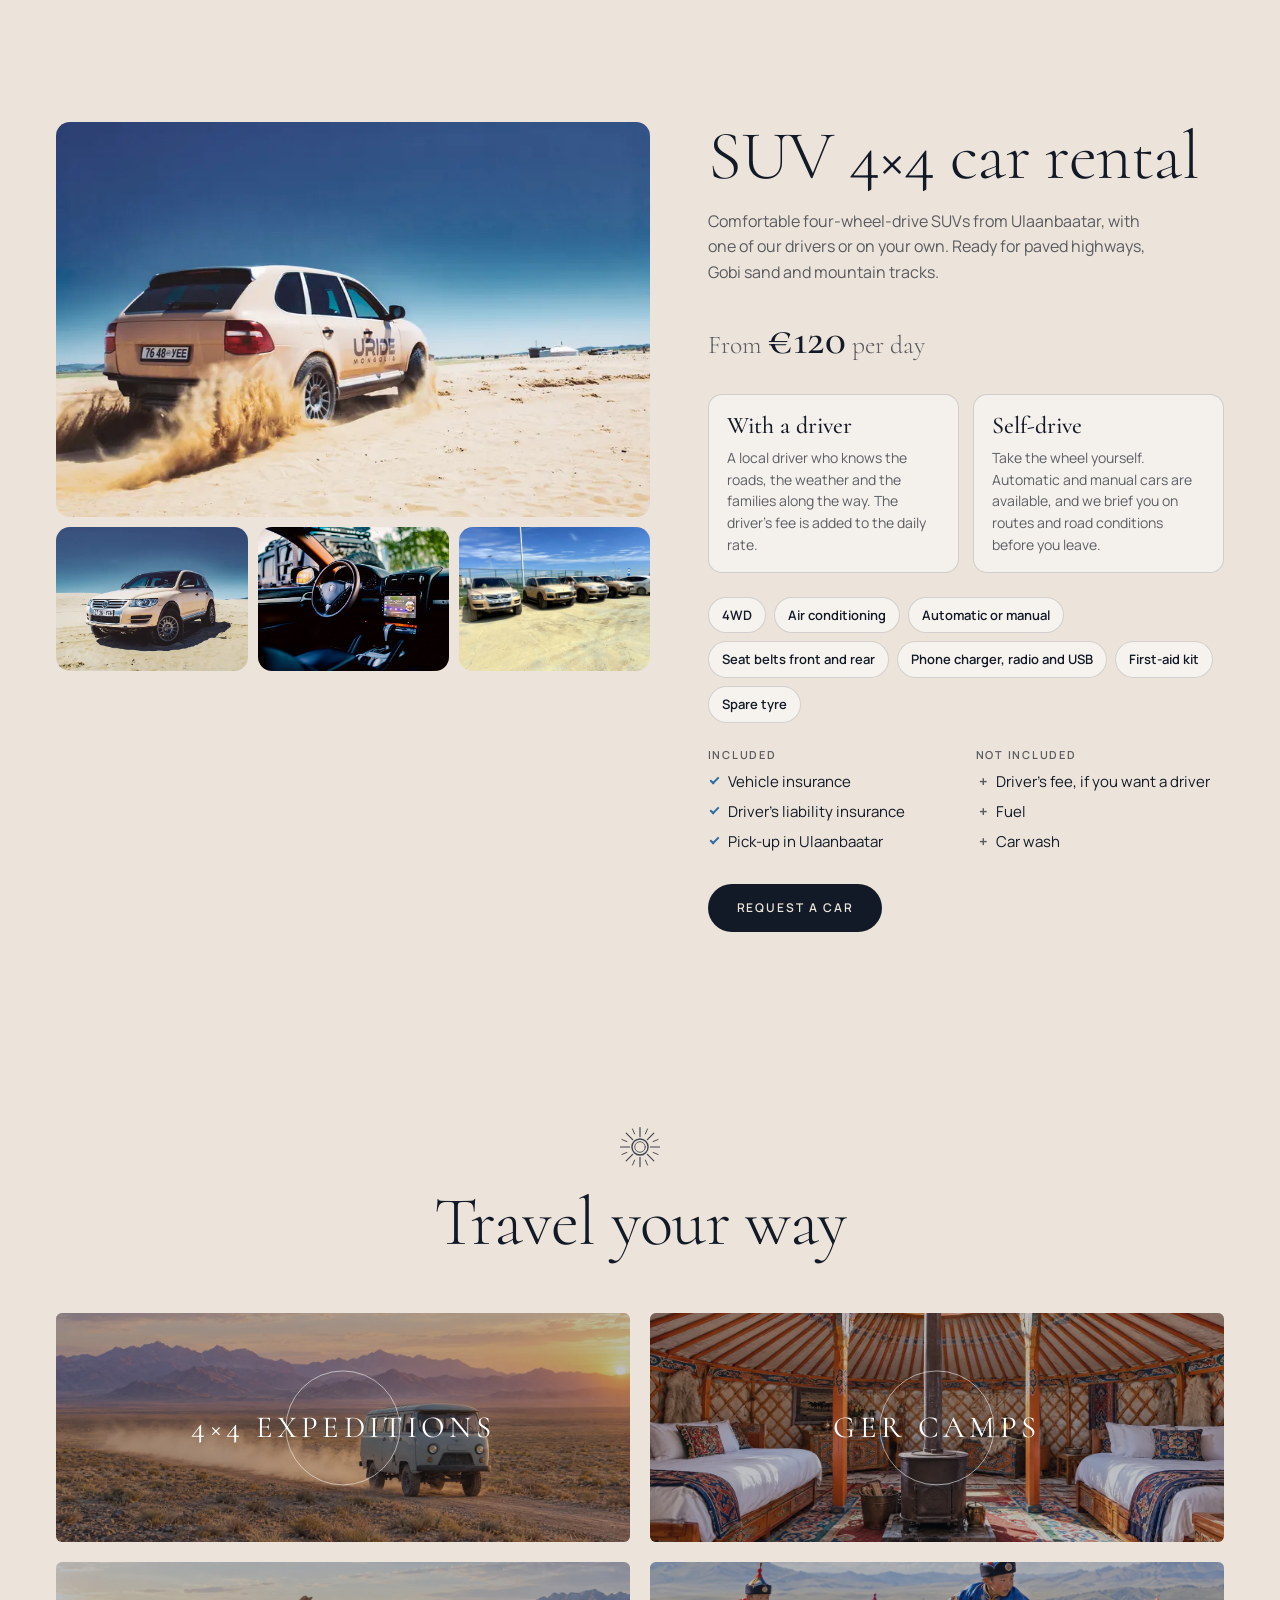
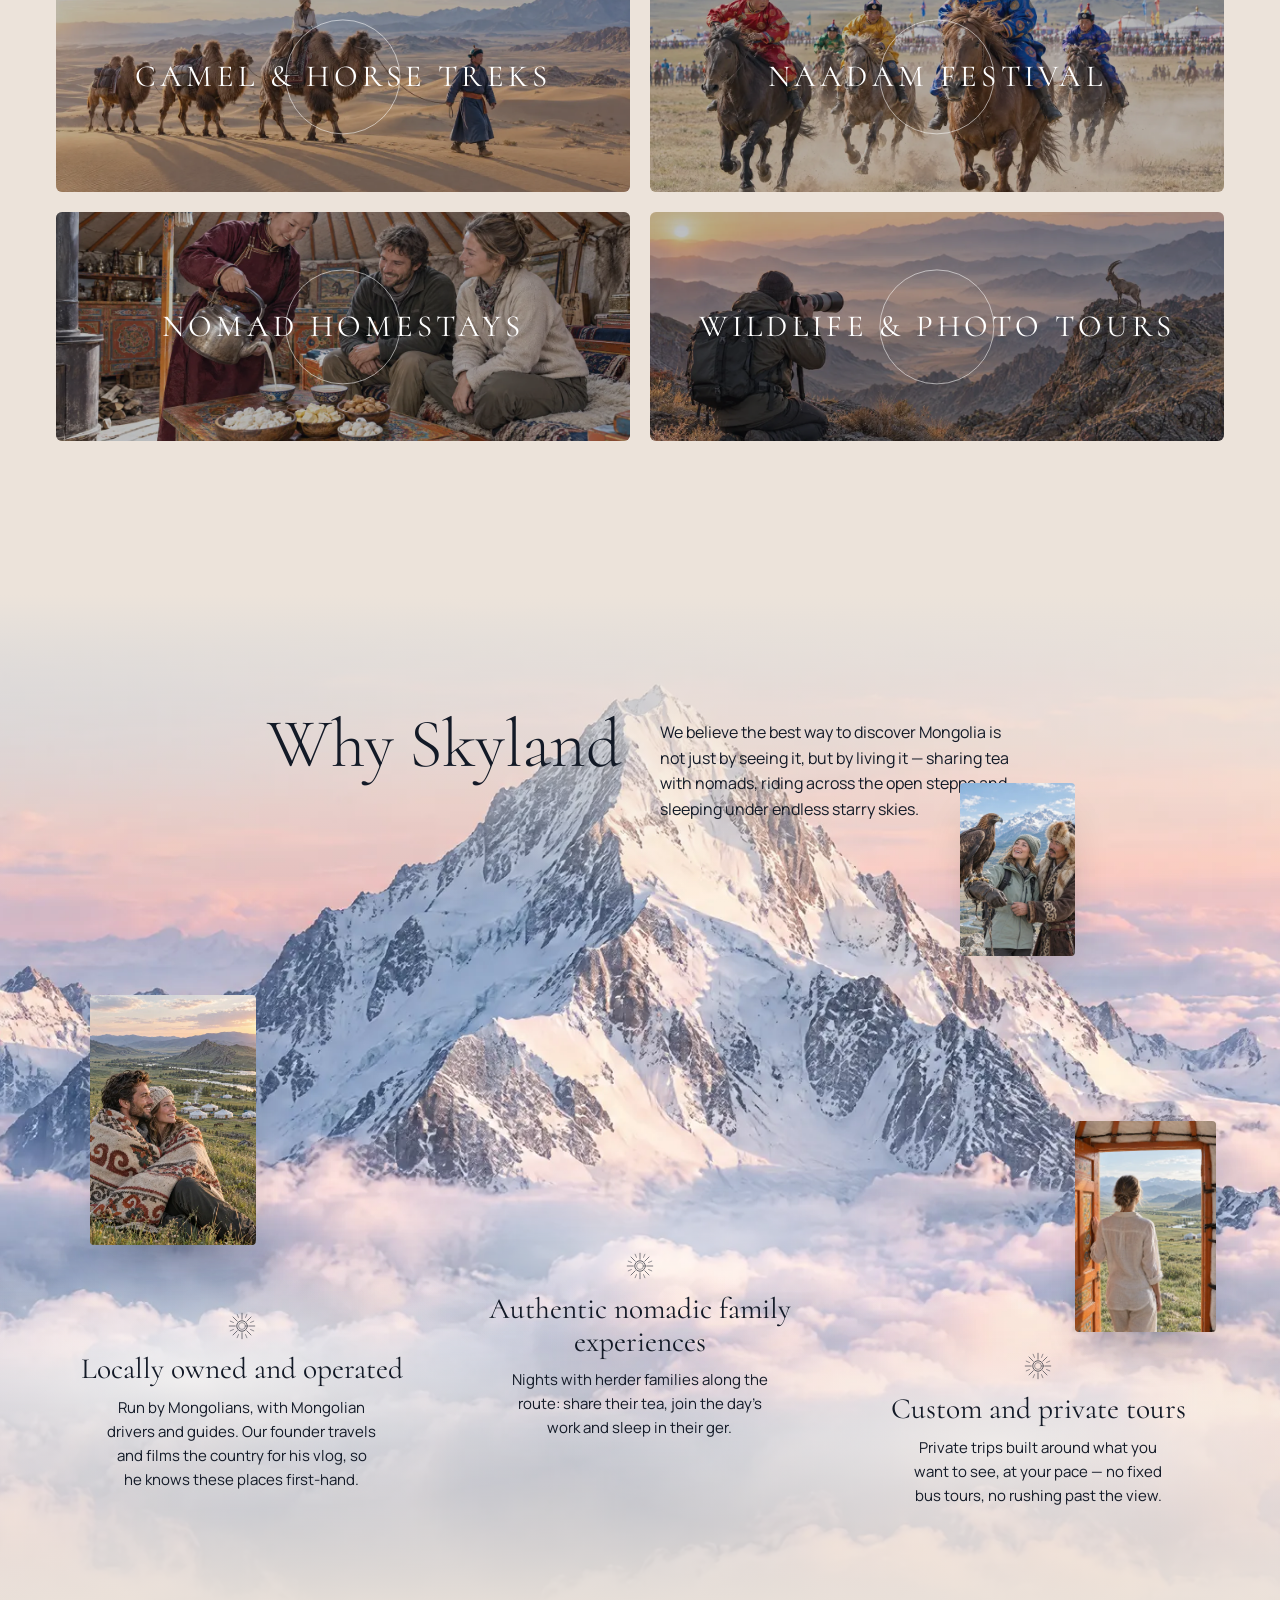
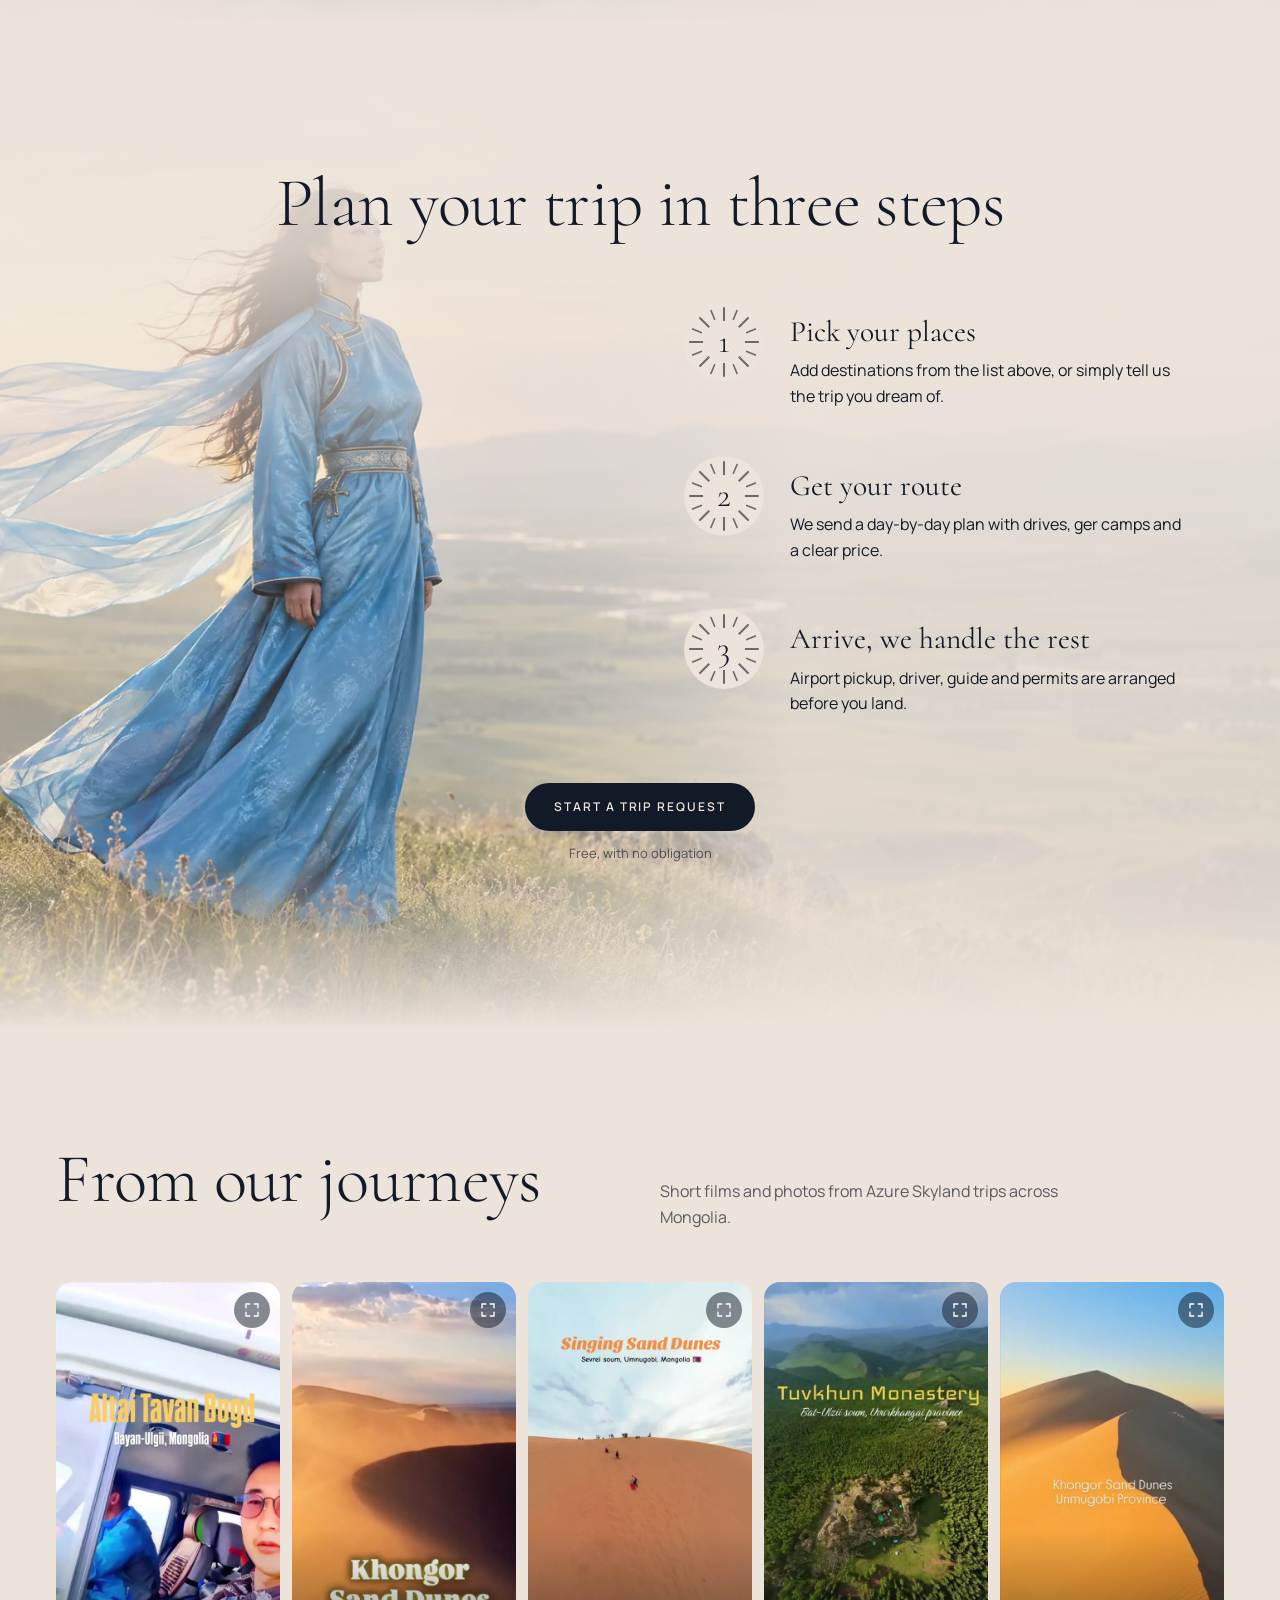
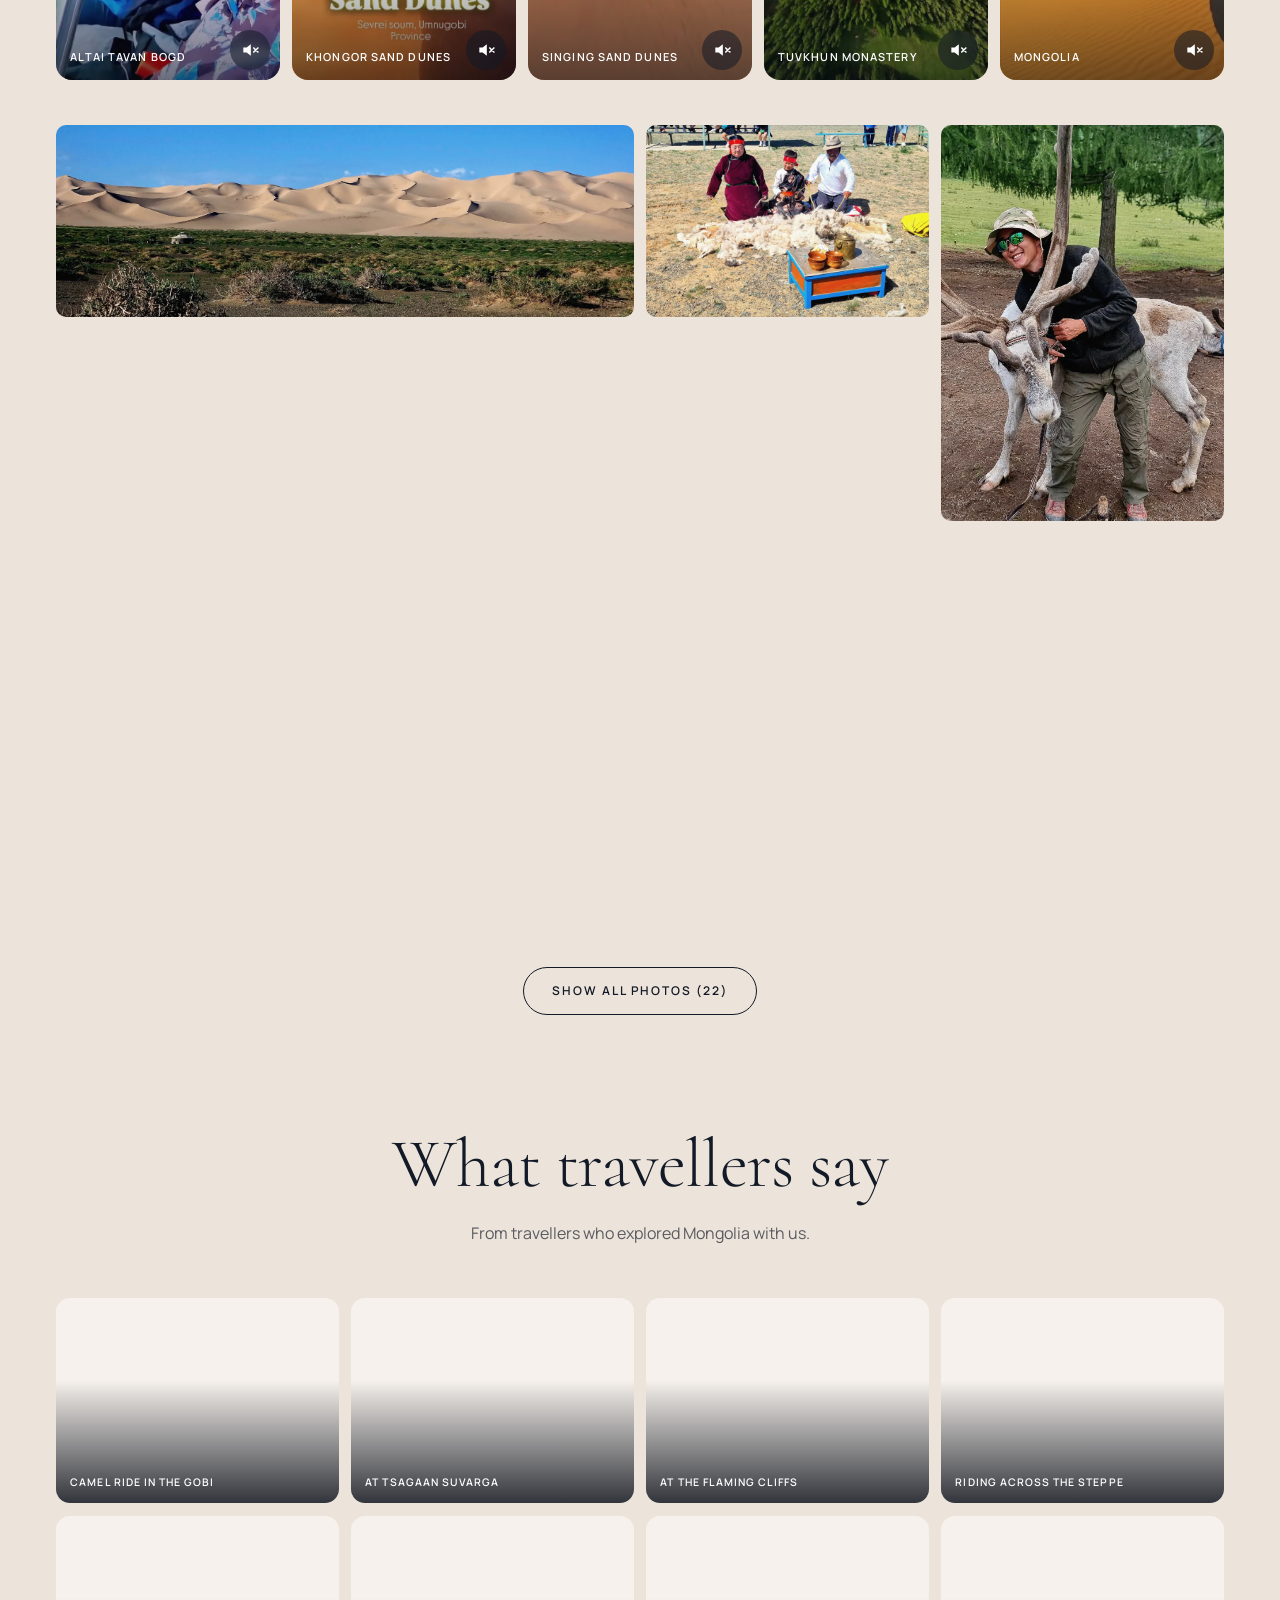
==== commit 31674bc1: "Keep hidden elements hidden (review form opens only on click) Co-Authored-By: Claude Opus 5.5 <norep" ====
--- a/index.html
+++ b/index.html
@@ -30,8 +30,8 @@
 <link rel="icon" href="assets/favicon.svg" type="image/svg+xml">
 <link rel="preload" as="image" href="img/hero.webp" imagesrcset="img/hero-1600.webp 1600w, img/hero.webp 2560w" imagesizes="(max-aspect-ratio: 16/9) 180vh, 100vw">
 <style>html{background:#ECE3DA}html.js:not(.loaded) body{overflow:hidden}</style>
-<link rel="stylesheet" href="fonts.css?v=20261114b">
-<link rel="stylesheet" href="styles.css?v=20261114b">
+<link rel="stylesheet" href="fonts.css?v=20261114c">
+<link rel="stylesheet" href="styles.css?v=20261114c">
 <script>document.documentElement.classList.add('js');setTimeout(function(){document.documentElement.classList.add('loaded')},12000);try{if(matchMedia('(prefers-reduced-motion: reduce)').matches)document.documentElement.classList.add('rm')}catch(e){}</script>
 </head>
 <body>
@@ -469,12 +469,12 @@
 
 <div class="toast" id="toast" role="status" aria-live="polite"></div>
 
-<script src="data.js?v=20261114b"></script>
-<script src="i18n.js?v=20261114b"></script>
-<script src="map.js?v=20261114b"></script>
+<script src="data.js?v=20261114c"></script>
+<script src="i18n.js?v=20261114c"></script>
+<script src="map.js?v=20261114c"></script>
 <script src="vendor/gsap.min.js" defer></script>
 <script src="vendor/ScrollTrigger.min.js" defer></script>
 <script src="vendor/lenis.min.js" defer></script>
-<script src="app.js?v=20261114b" defer></script>
+<script src="app.js?v=20261114c" defer></script>
 </body>
 </html>
--- a/styles.css
+++ b/styles.css
@@ -969,3 +969,4 @@
 .mnav nav a{font-size:clamp(28px,8.4vw,40px);padding:8px 0}
 html.menu-open .chat-dock{display:none}
 .rv-list:empty{display:none}
+[hidden]:not(.lbx-nav){display:none!important}
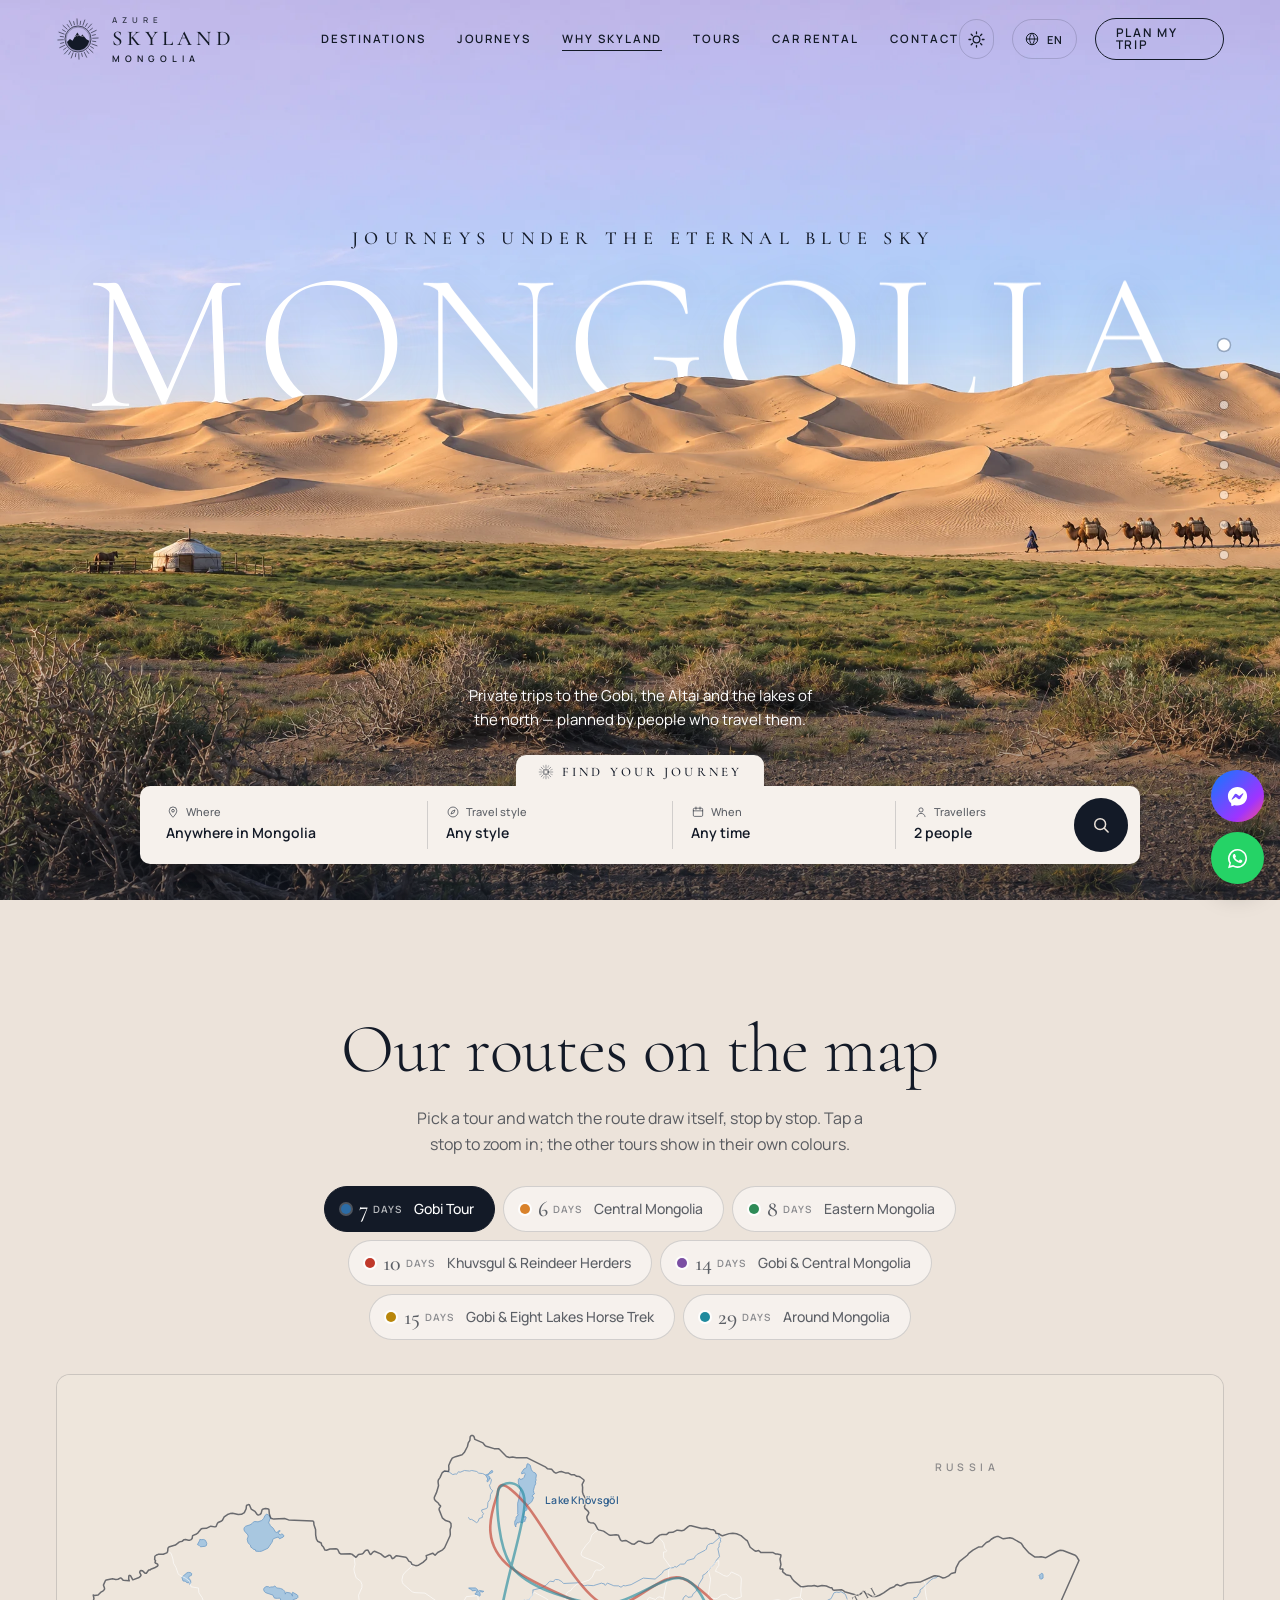
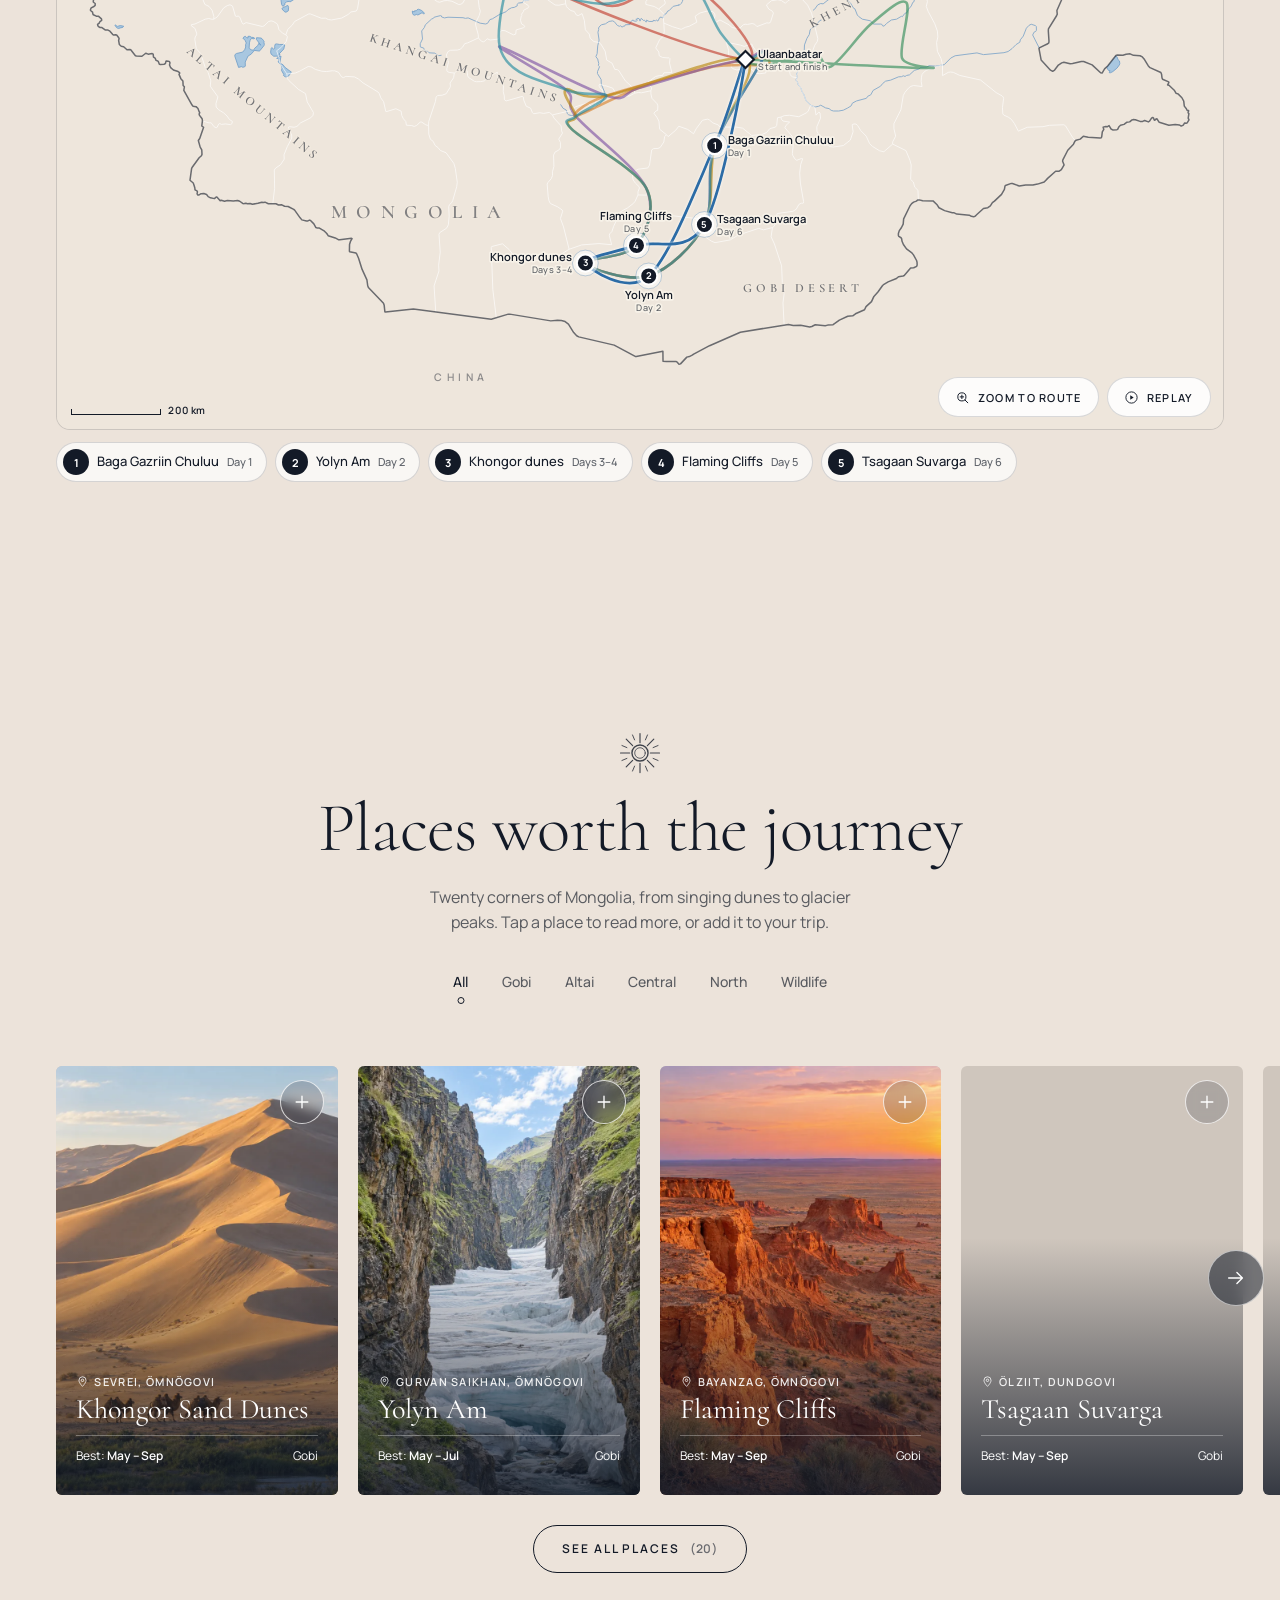
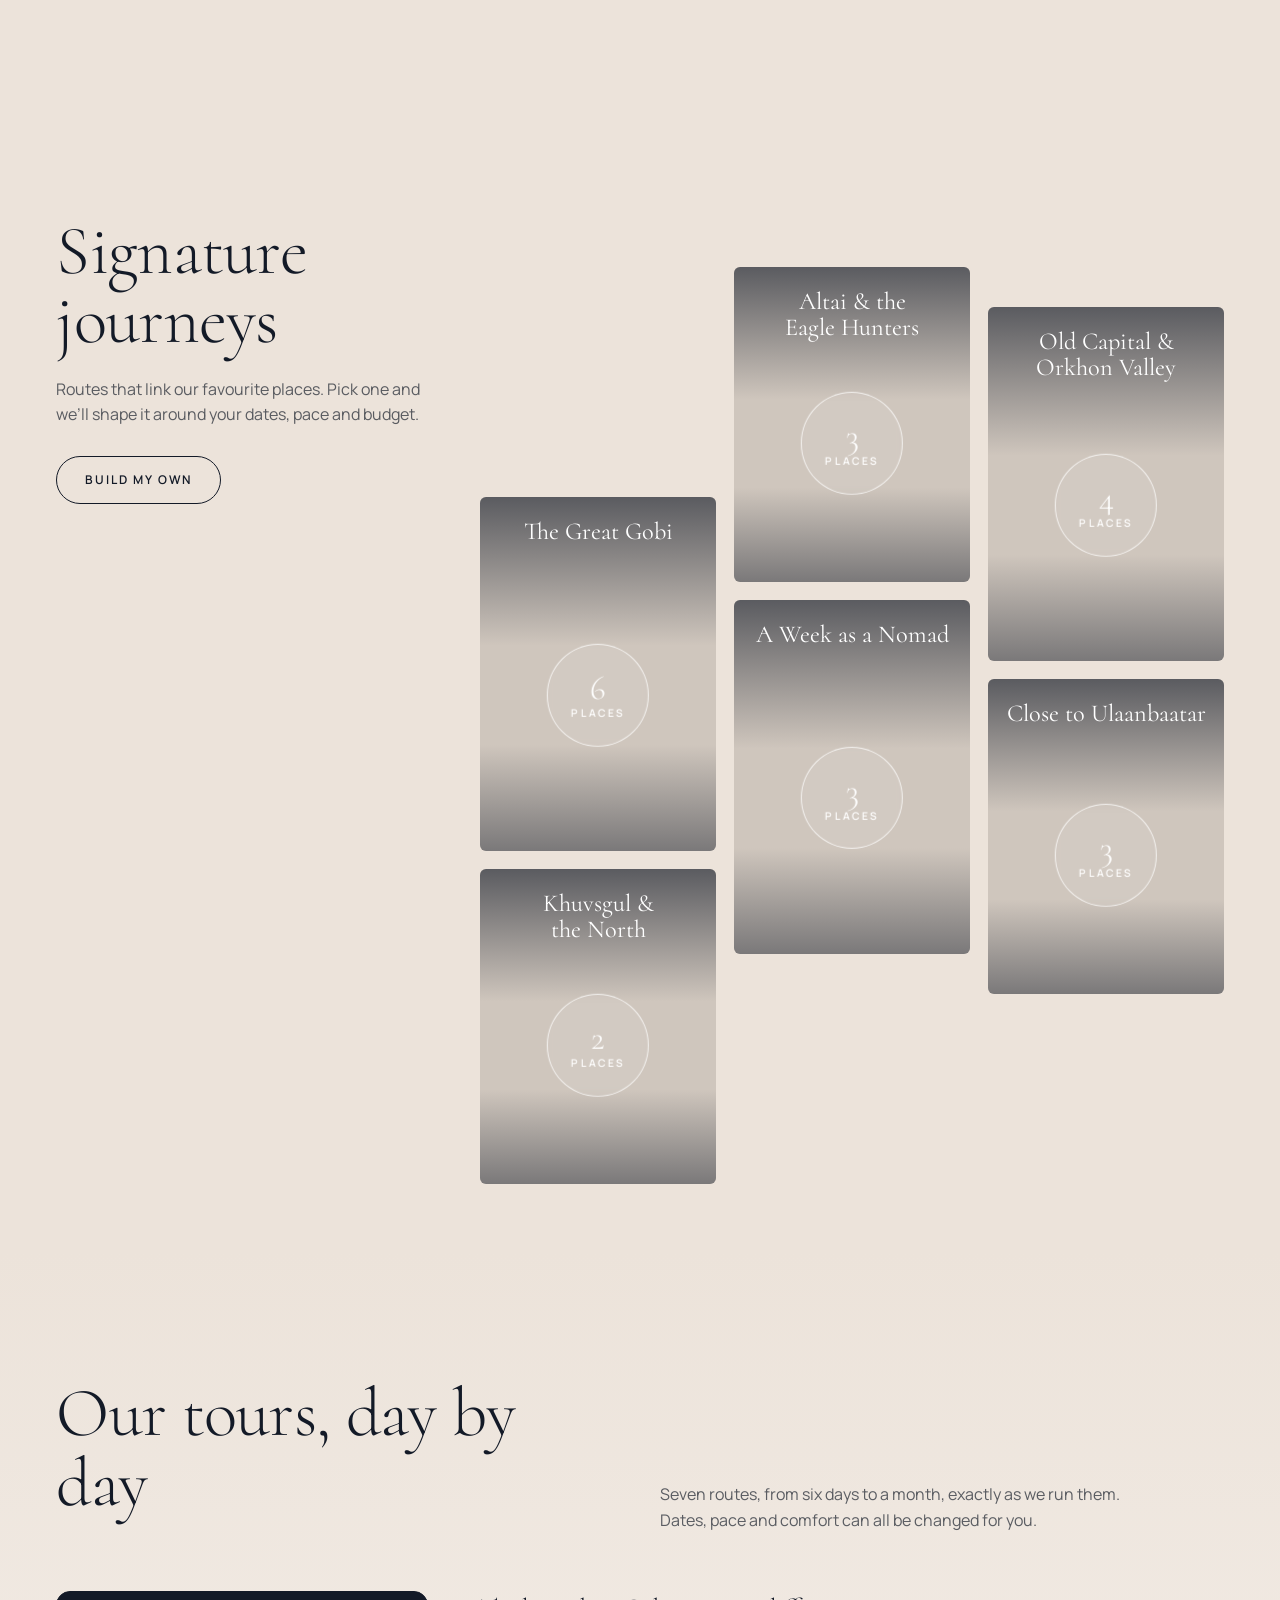
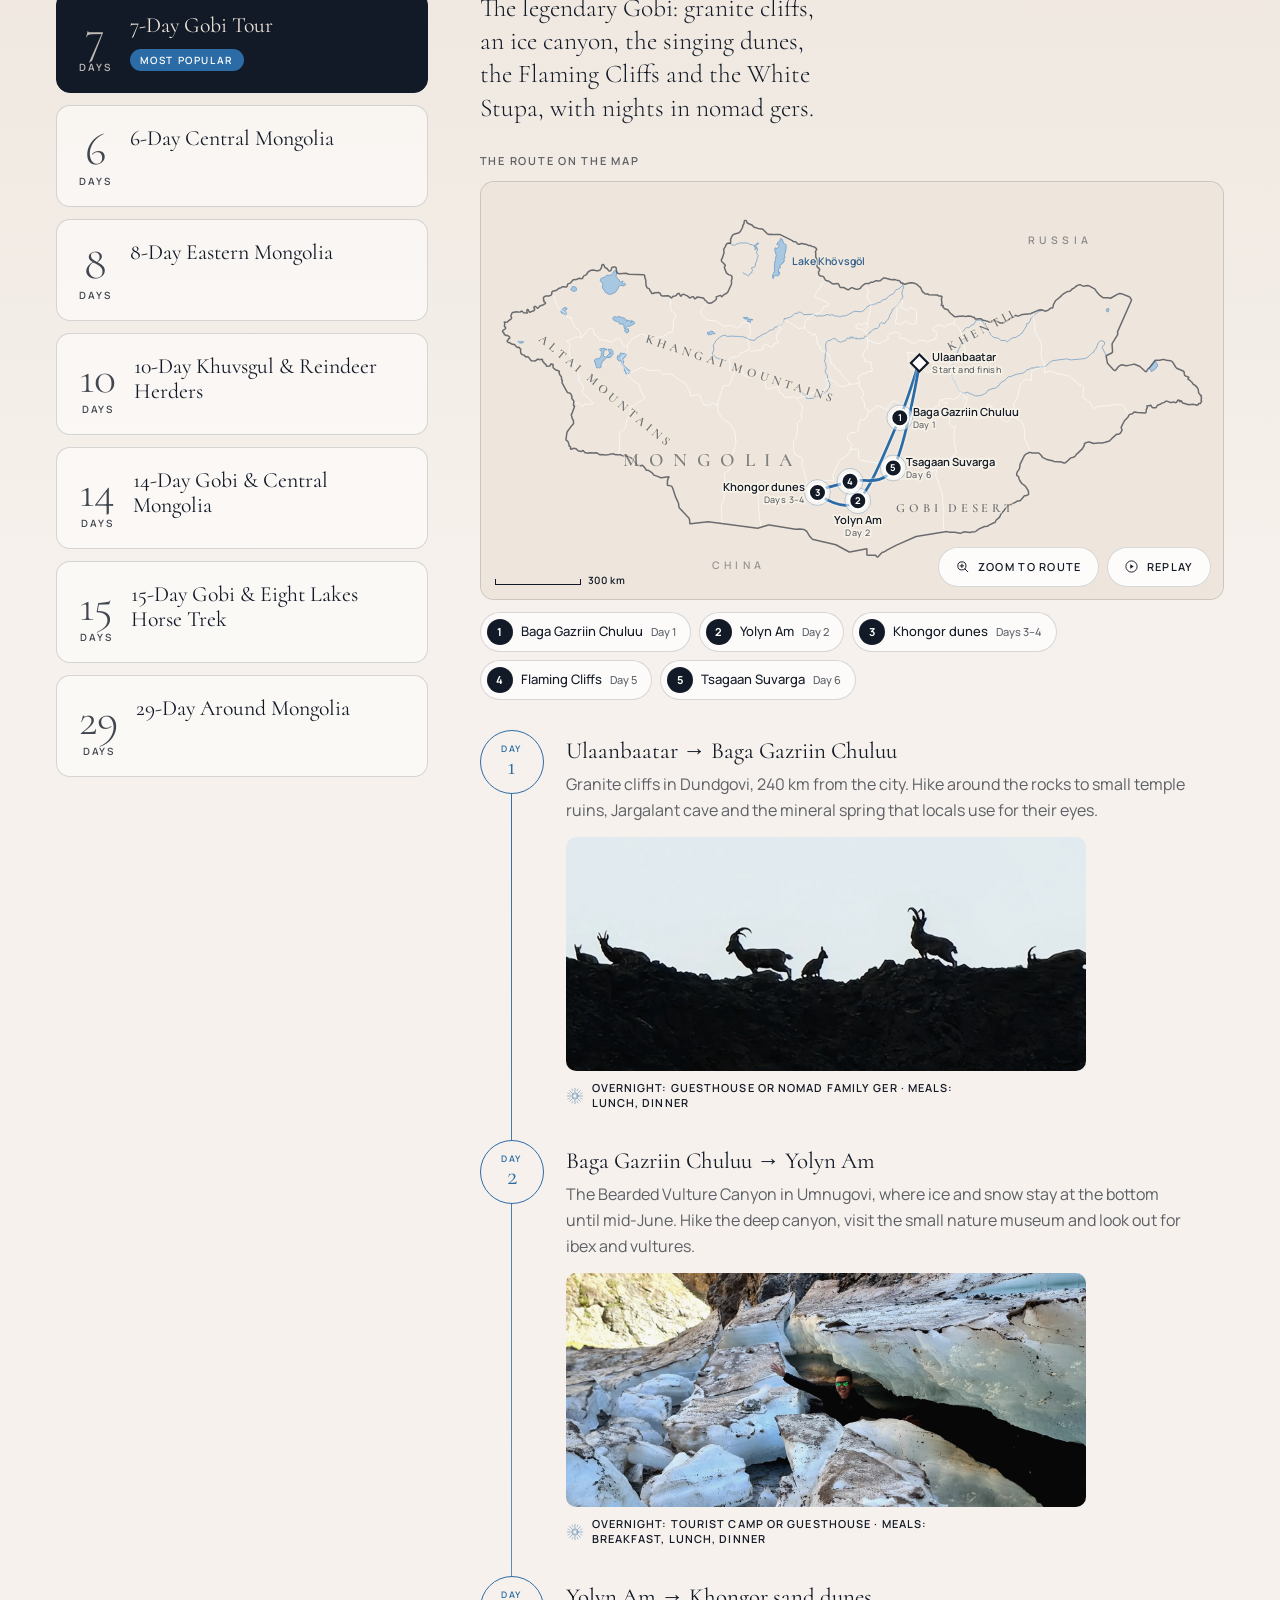
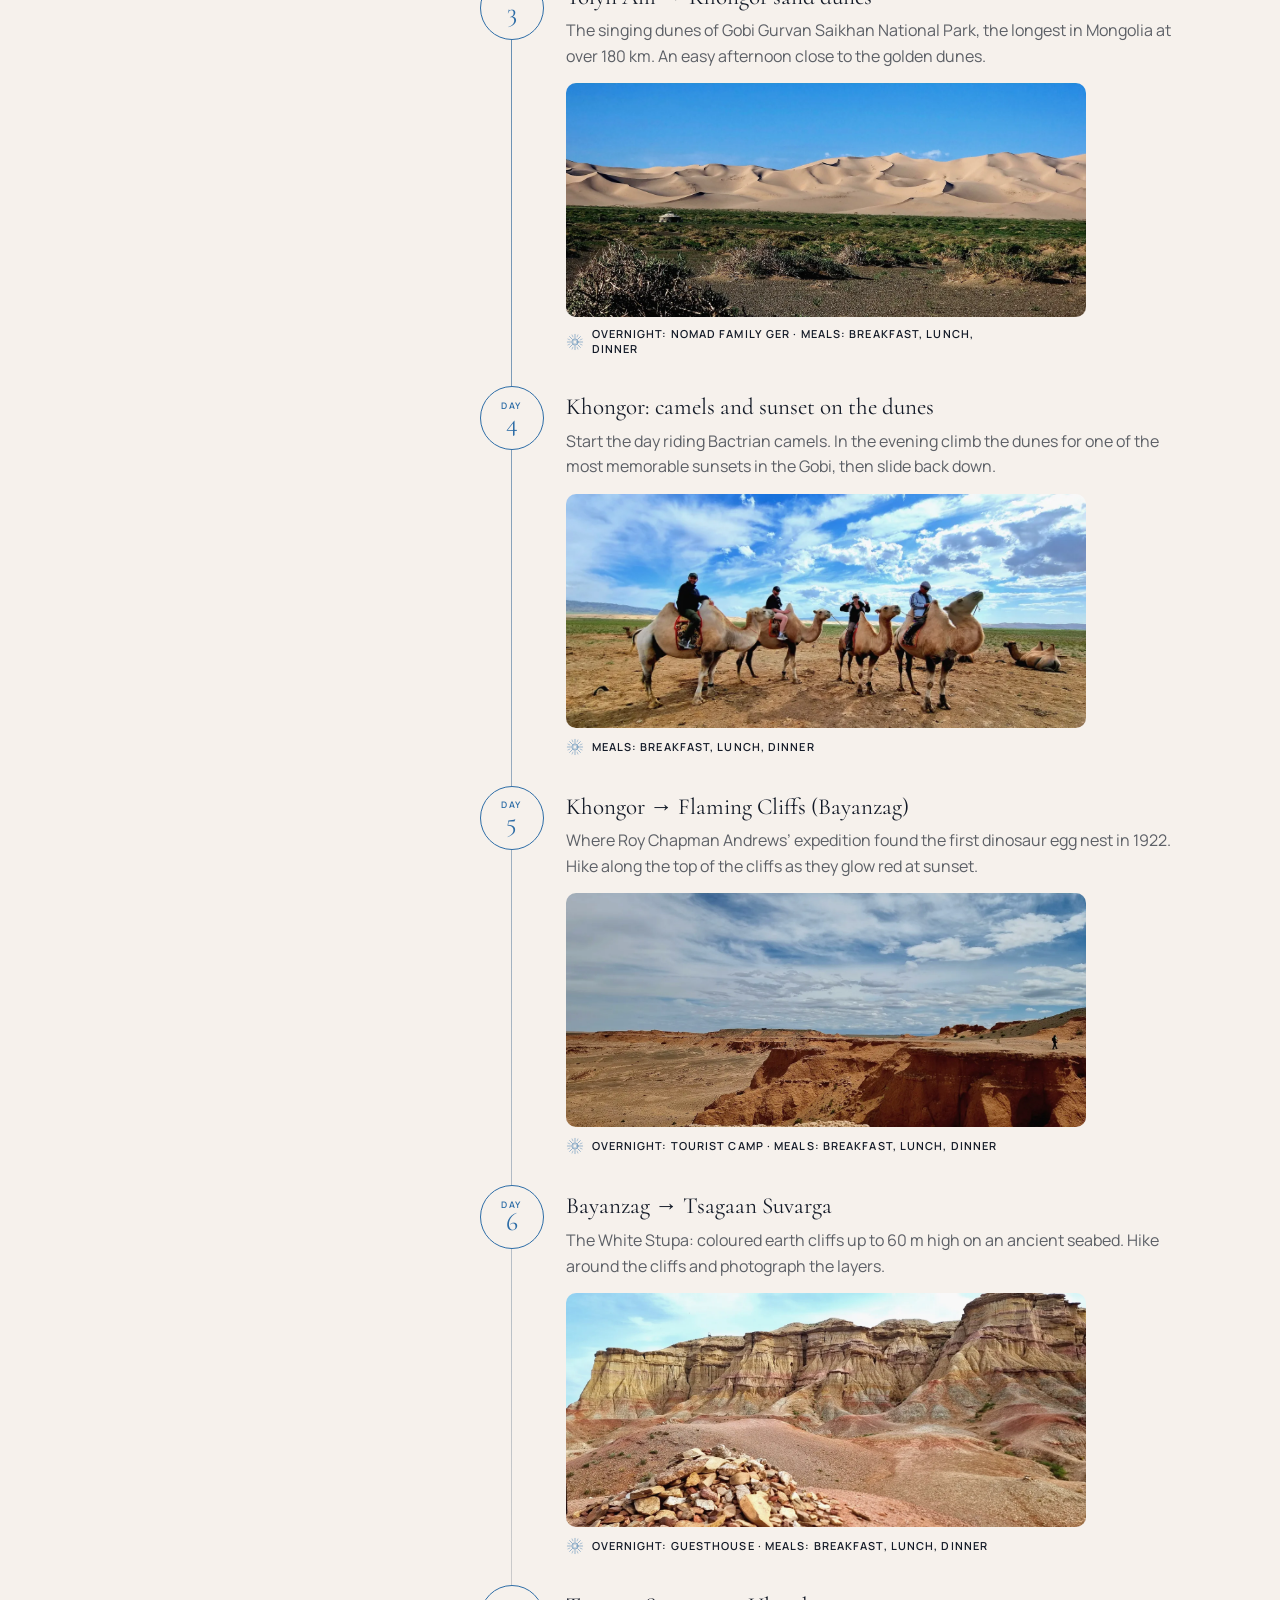
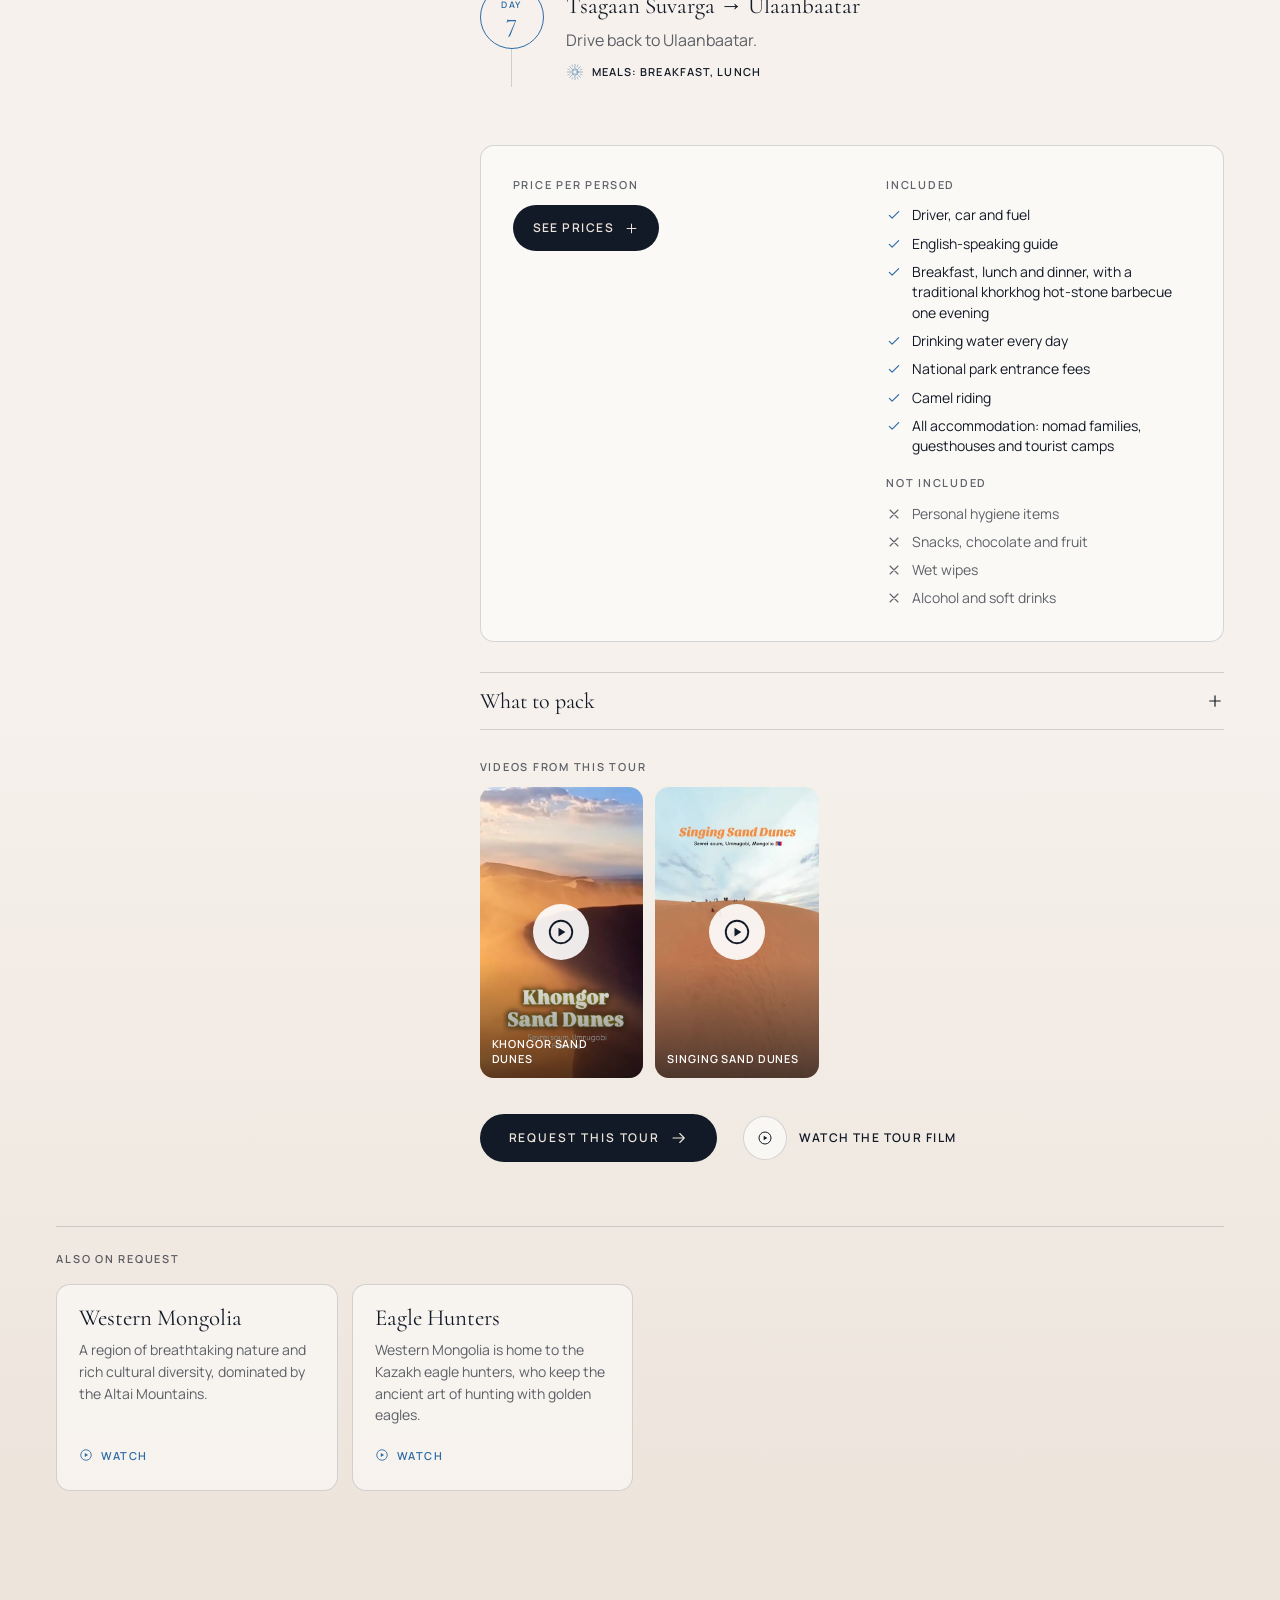
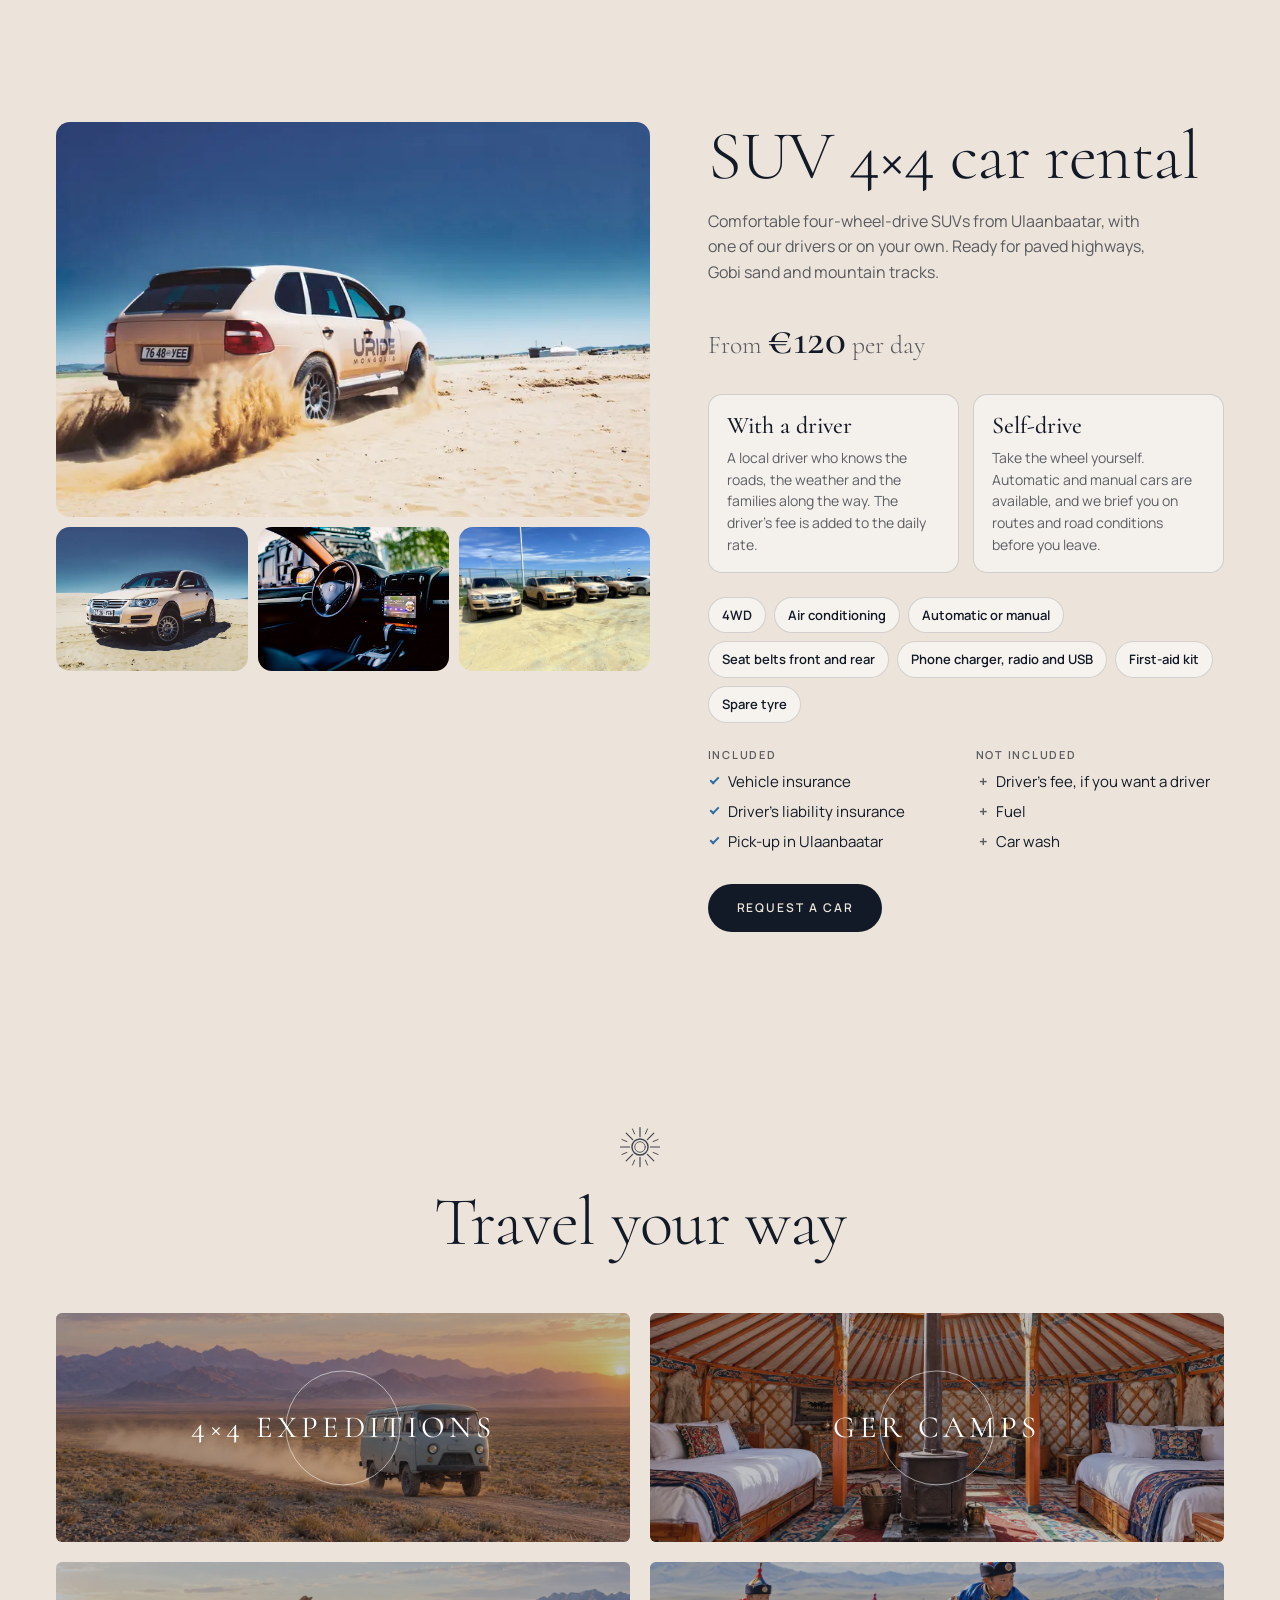
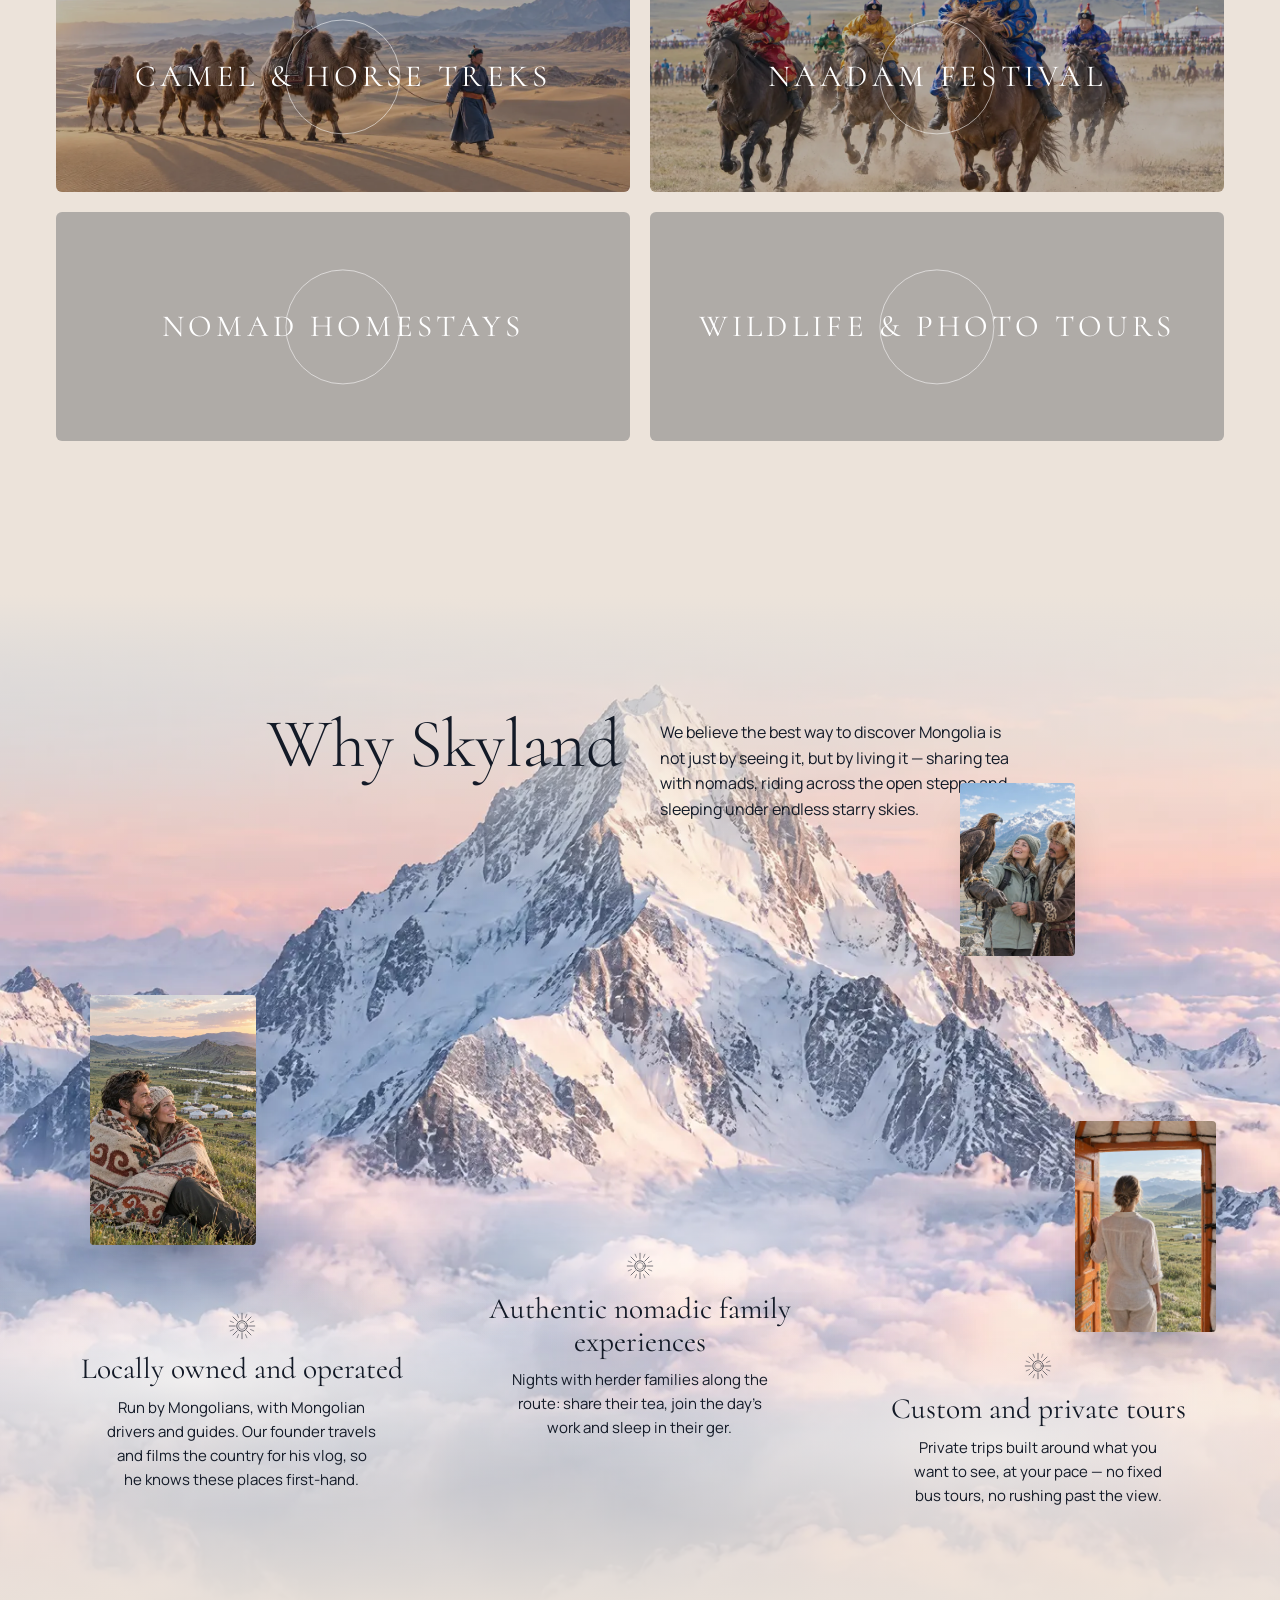
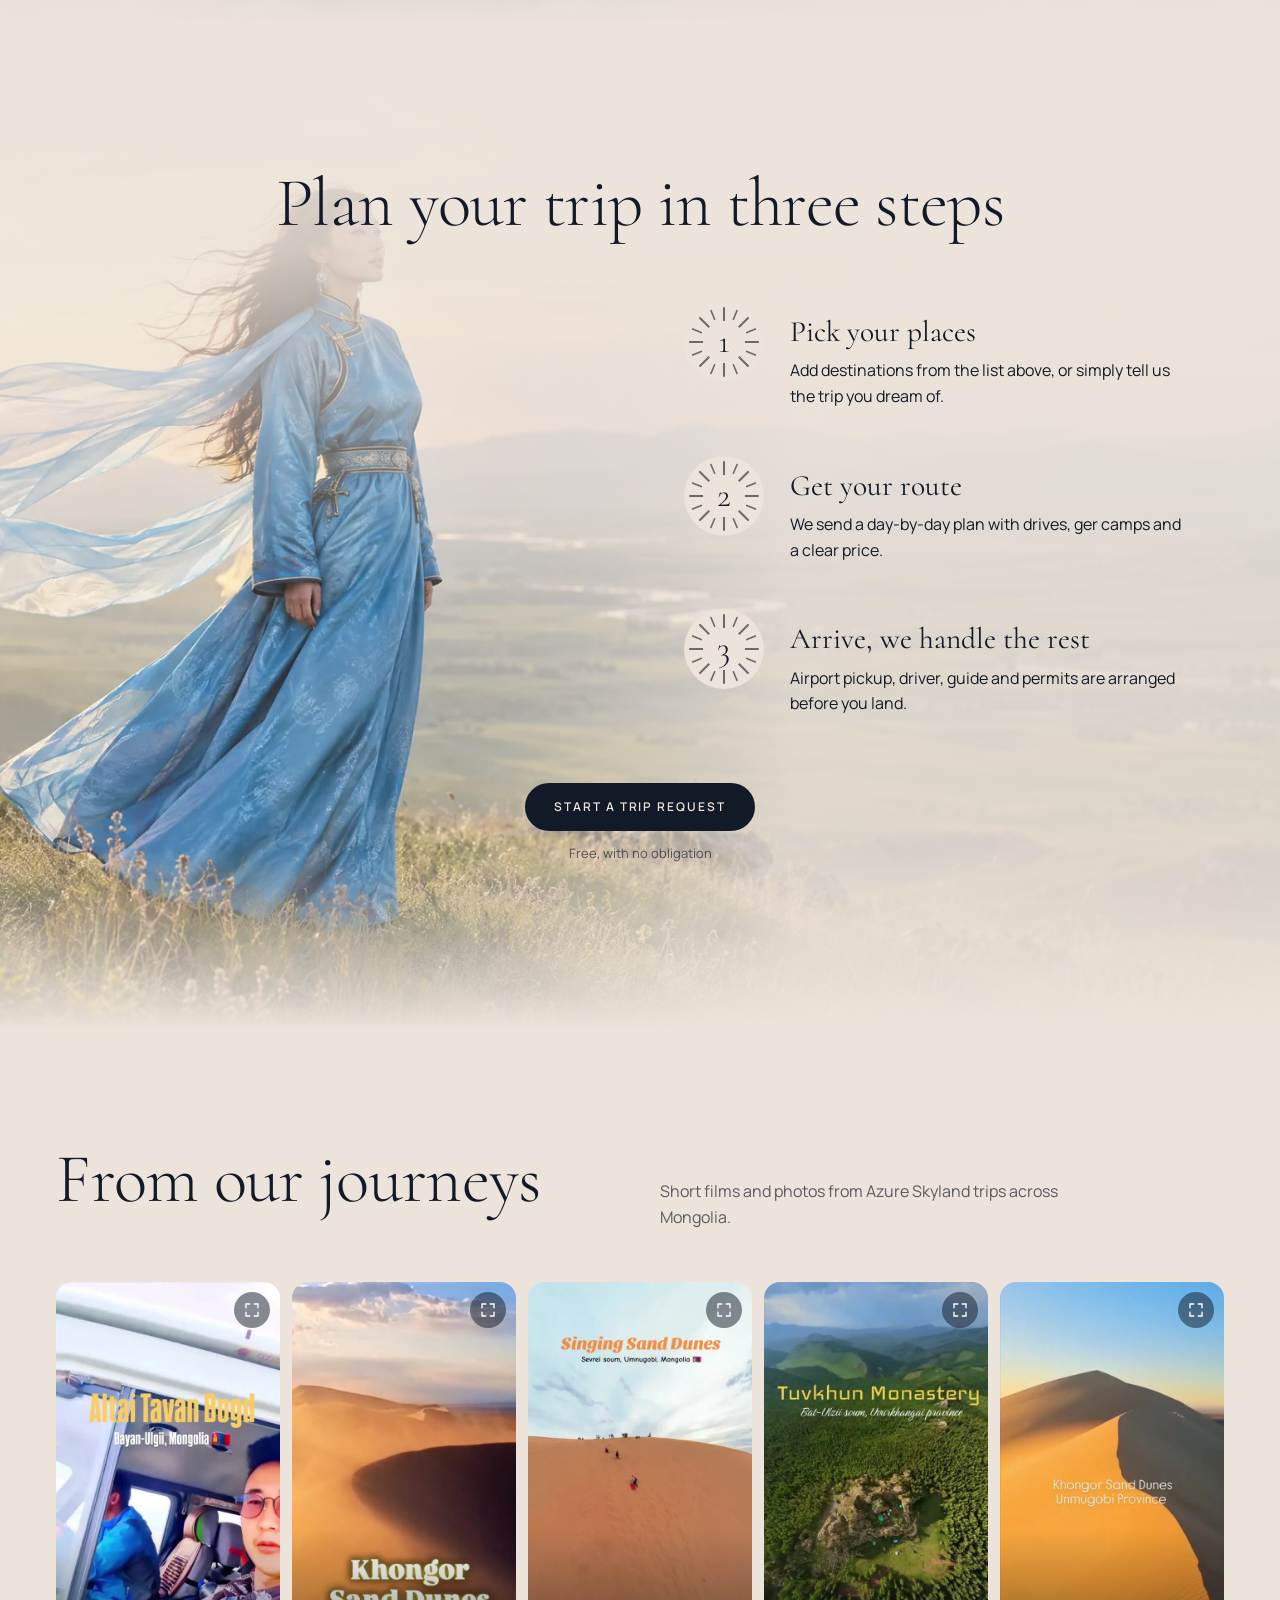
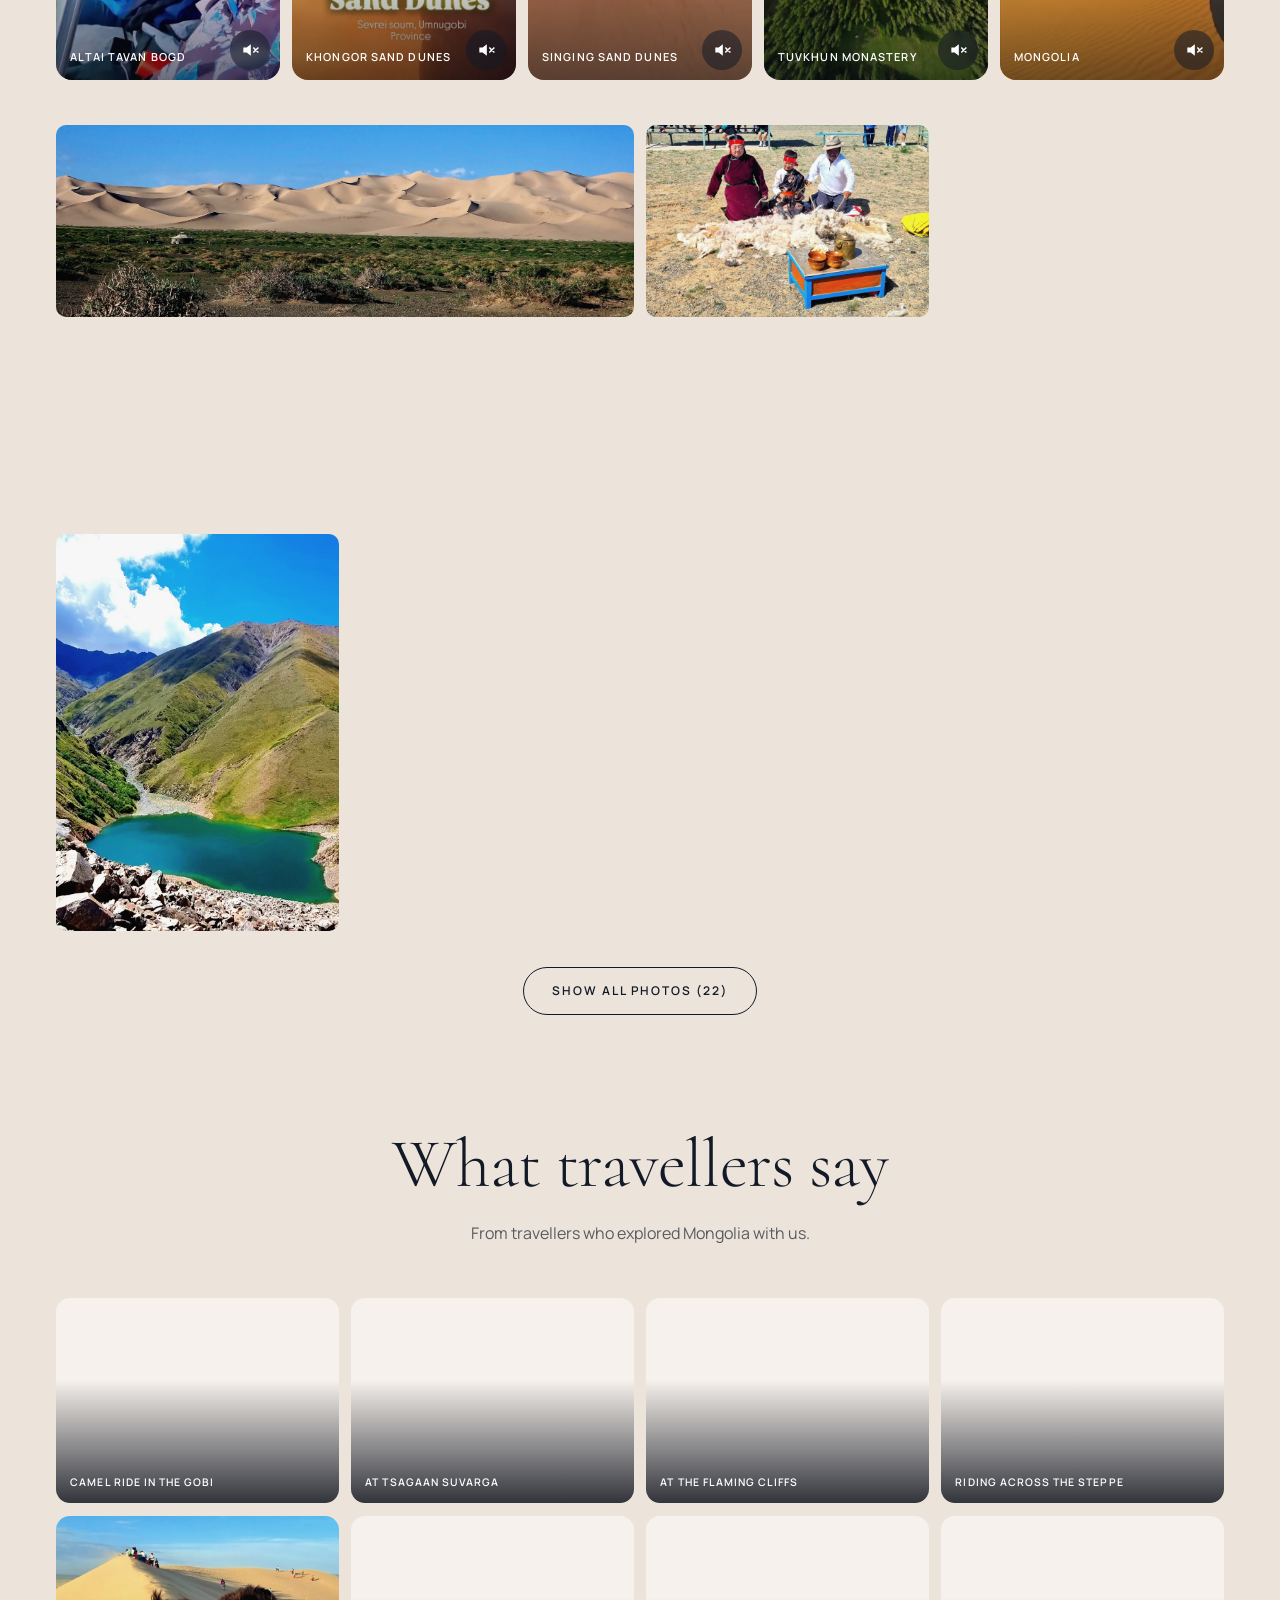
==== commit 98990396: "Show newer content as soon as it arrives instead of keeping the saved copy until the next visit Co-A" ====
--- a/index.html
+++ b/index.html
@@ -30,8 +30,8 @@
 <link rel="icon" href="assets/favicon.svg" type="image/svg+xml">
 <link rel="preload" as="image" href="img/hero.webp" imagesrcset="img/hero-1600.webp 1600w, img/hero.webp 2560w" imagesizes="(max-aspect-ratio: 16/9) 180vh, 100vw">
 <style>html{background:#ECE3DA}html.js:not(.loaded) body{overflow:hidden}</style>
-<link rel="stylesheet" href="fonts.css?v=20261114c">
-<link rel="stylesheet" href="styles.css?v=20261114c">
+<link rel="stylesheet" href="fonts.css?v=20261114d">
+<link rel="stylesheet" href="styles.css?v=20261114d">
 <script>document.documentElement.classList.add('js');setTimeout(function(){document.documentElement.classList.add('loaded')},12000);try{if(matchMedia('(prefers-reduced-motion: reduce)').matches)document.documentElement.classList.add('rm')}catch(e){}</script>
 </head>
 <body>
@@ -469,12 +469,12 @@
 
 <div class="toast" id="toast" role="status" aria-live="polite"></div>
 
-<script src="data.js?v=20261114c"></script>
-<script src="i18n.js?v=20261114c"></script>
-<script src="map.js?v=20261114c"></script>
+<script src="data.js?v=20261114d"></script>
+<script src="i18n.js?v=20261114d"></script>
+<script src="map.js?v=20261114d"></script>
 <script src="vendor/gsap.min.js" defer></script>
 <script src="vendor/ScrollTrigger.min.js" defer></script>
 <script src="vendor/lenis.min.js" defer></script>
-<script src="app.js?v=20261114c" defer></script>
+<script src="app.js?v=20261114d" defer></script>
 </body>
 </html>
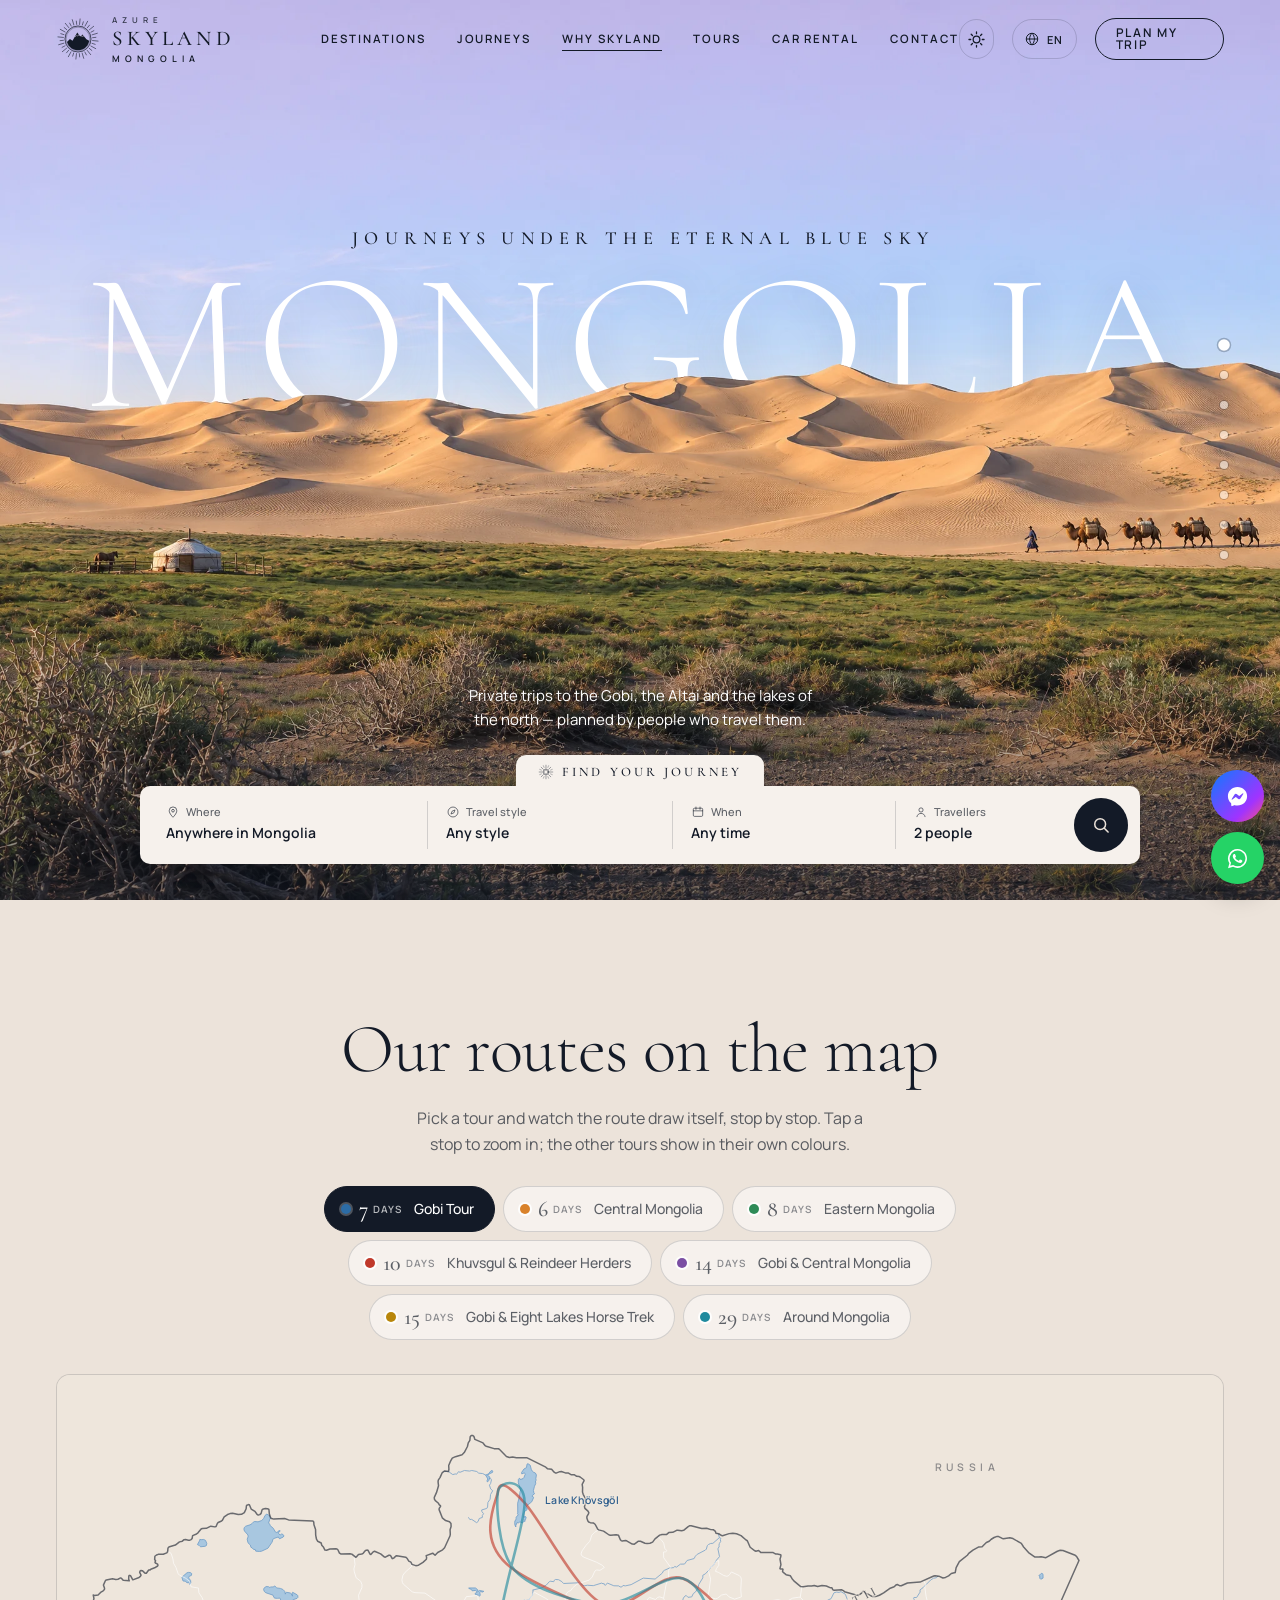
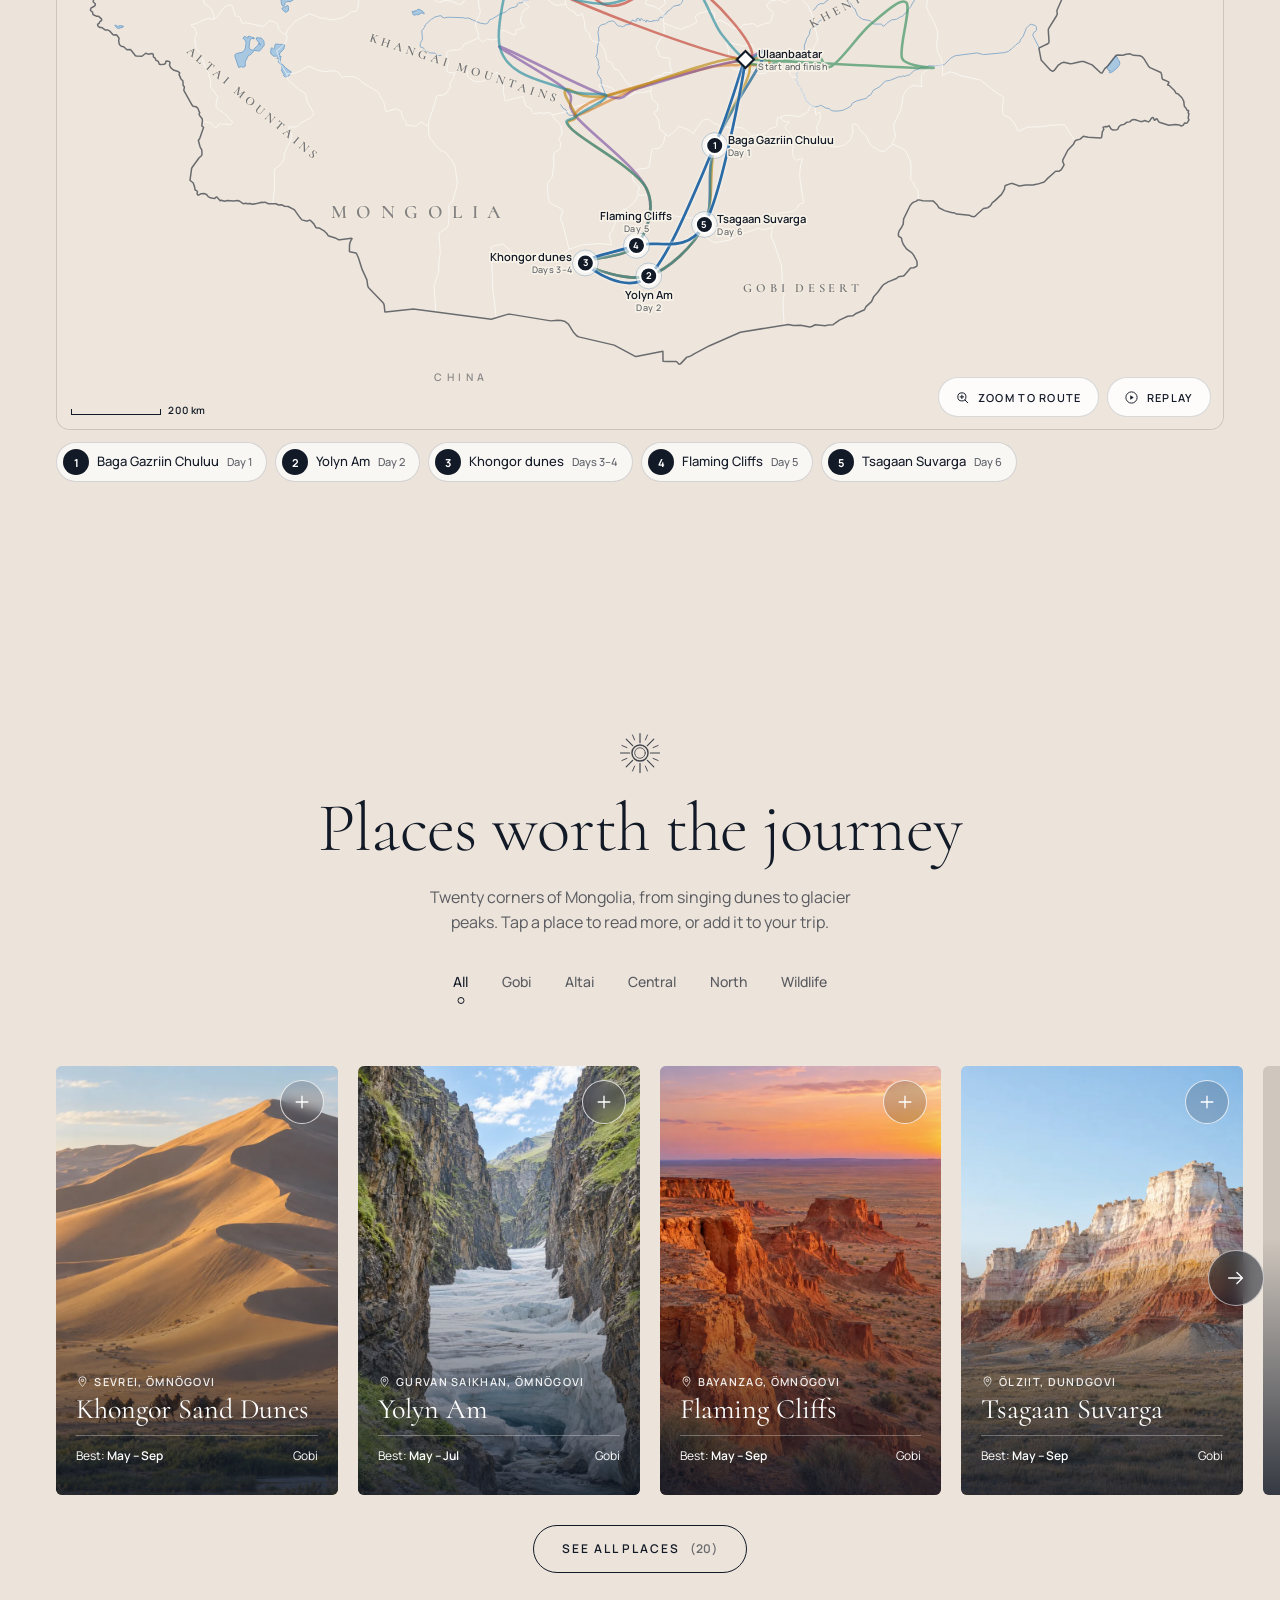
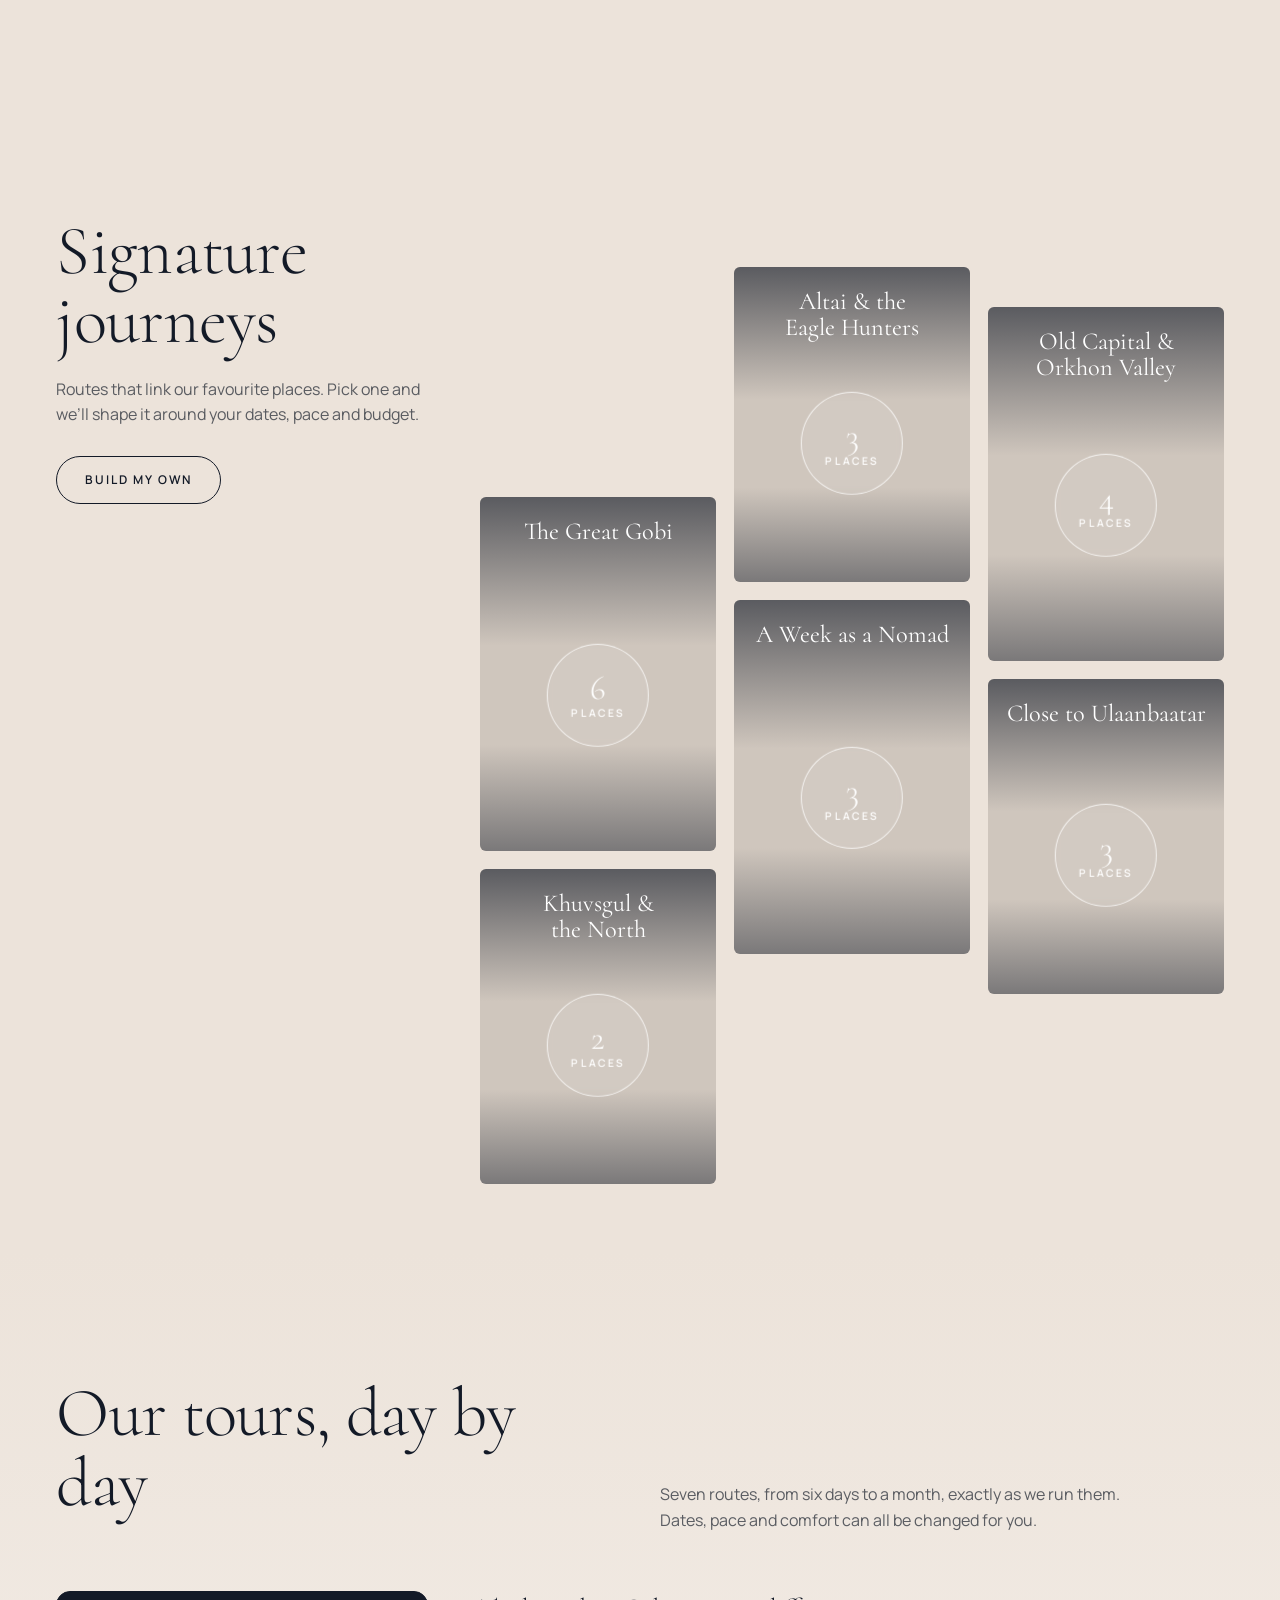
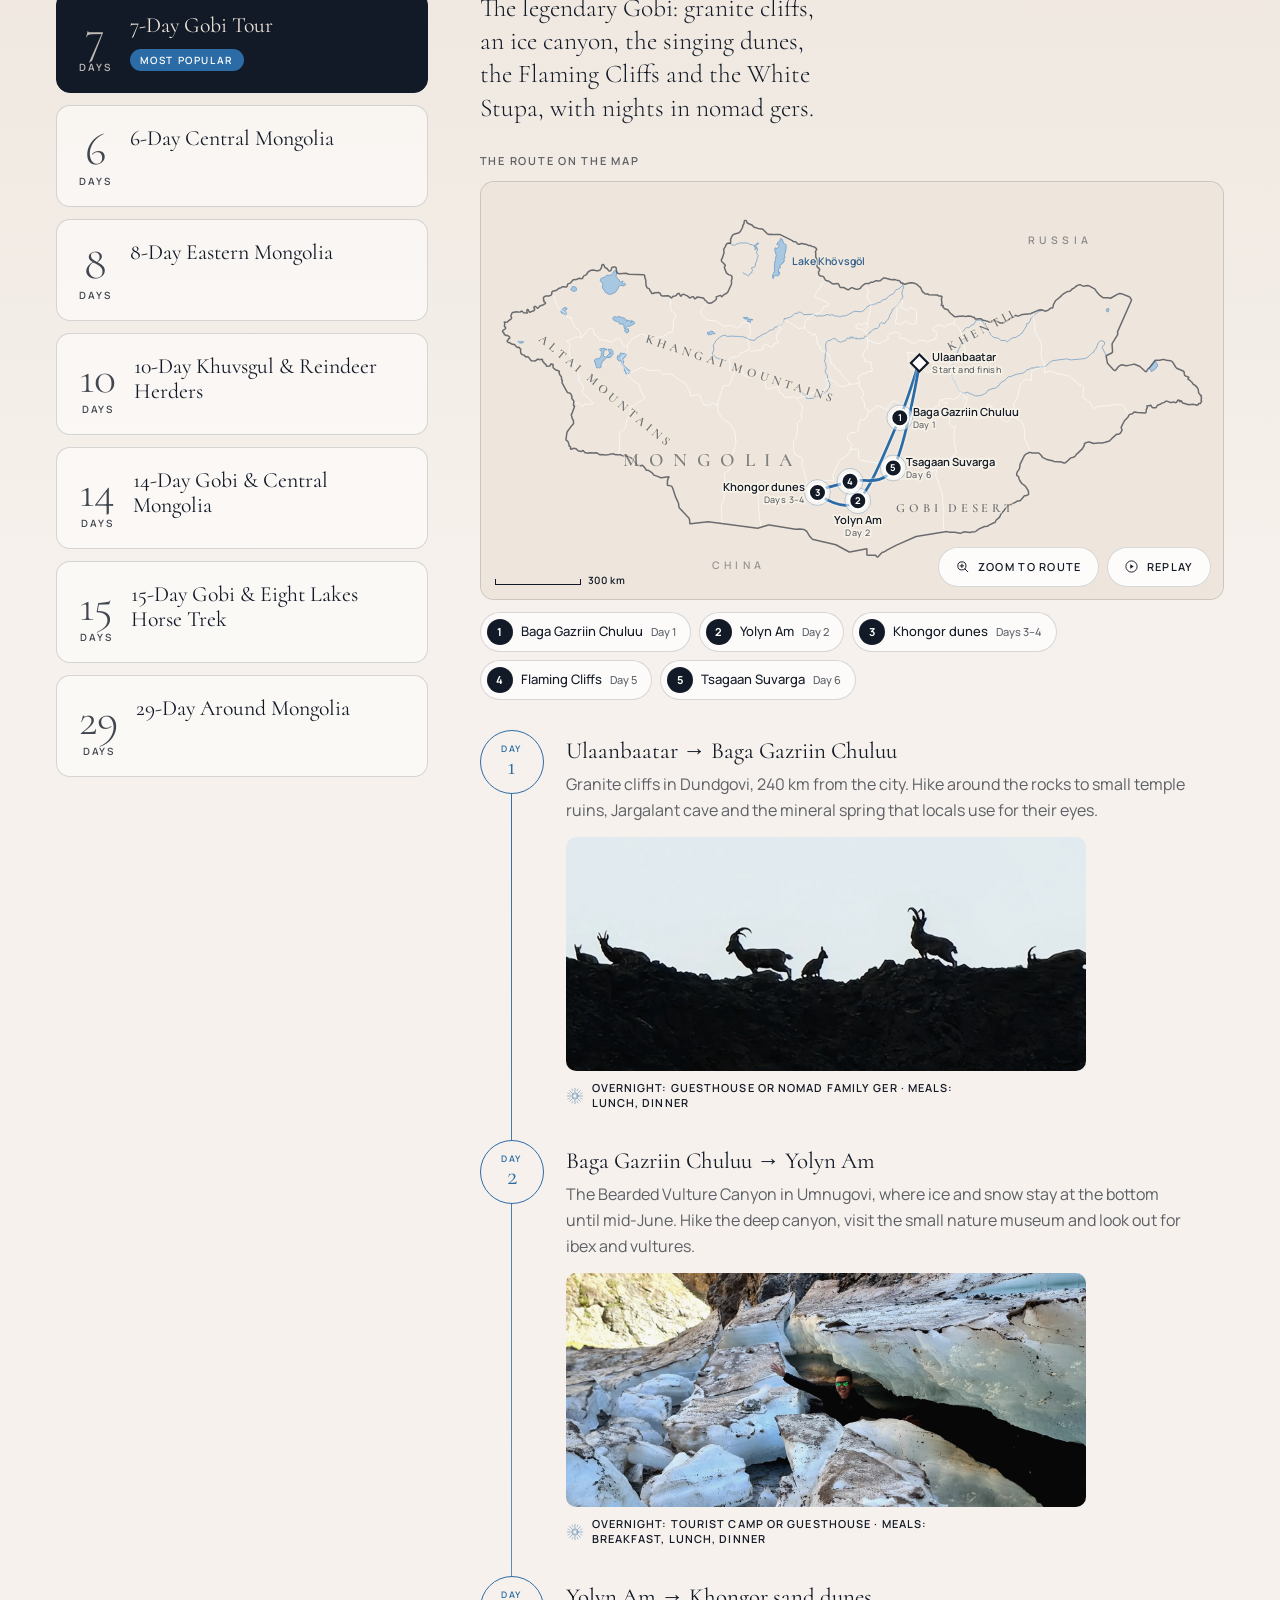
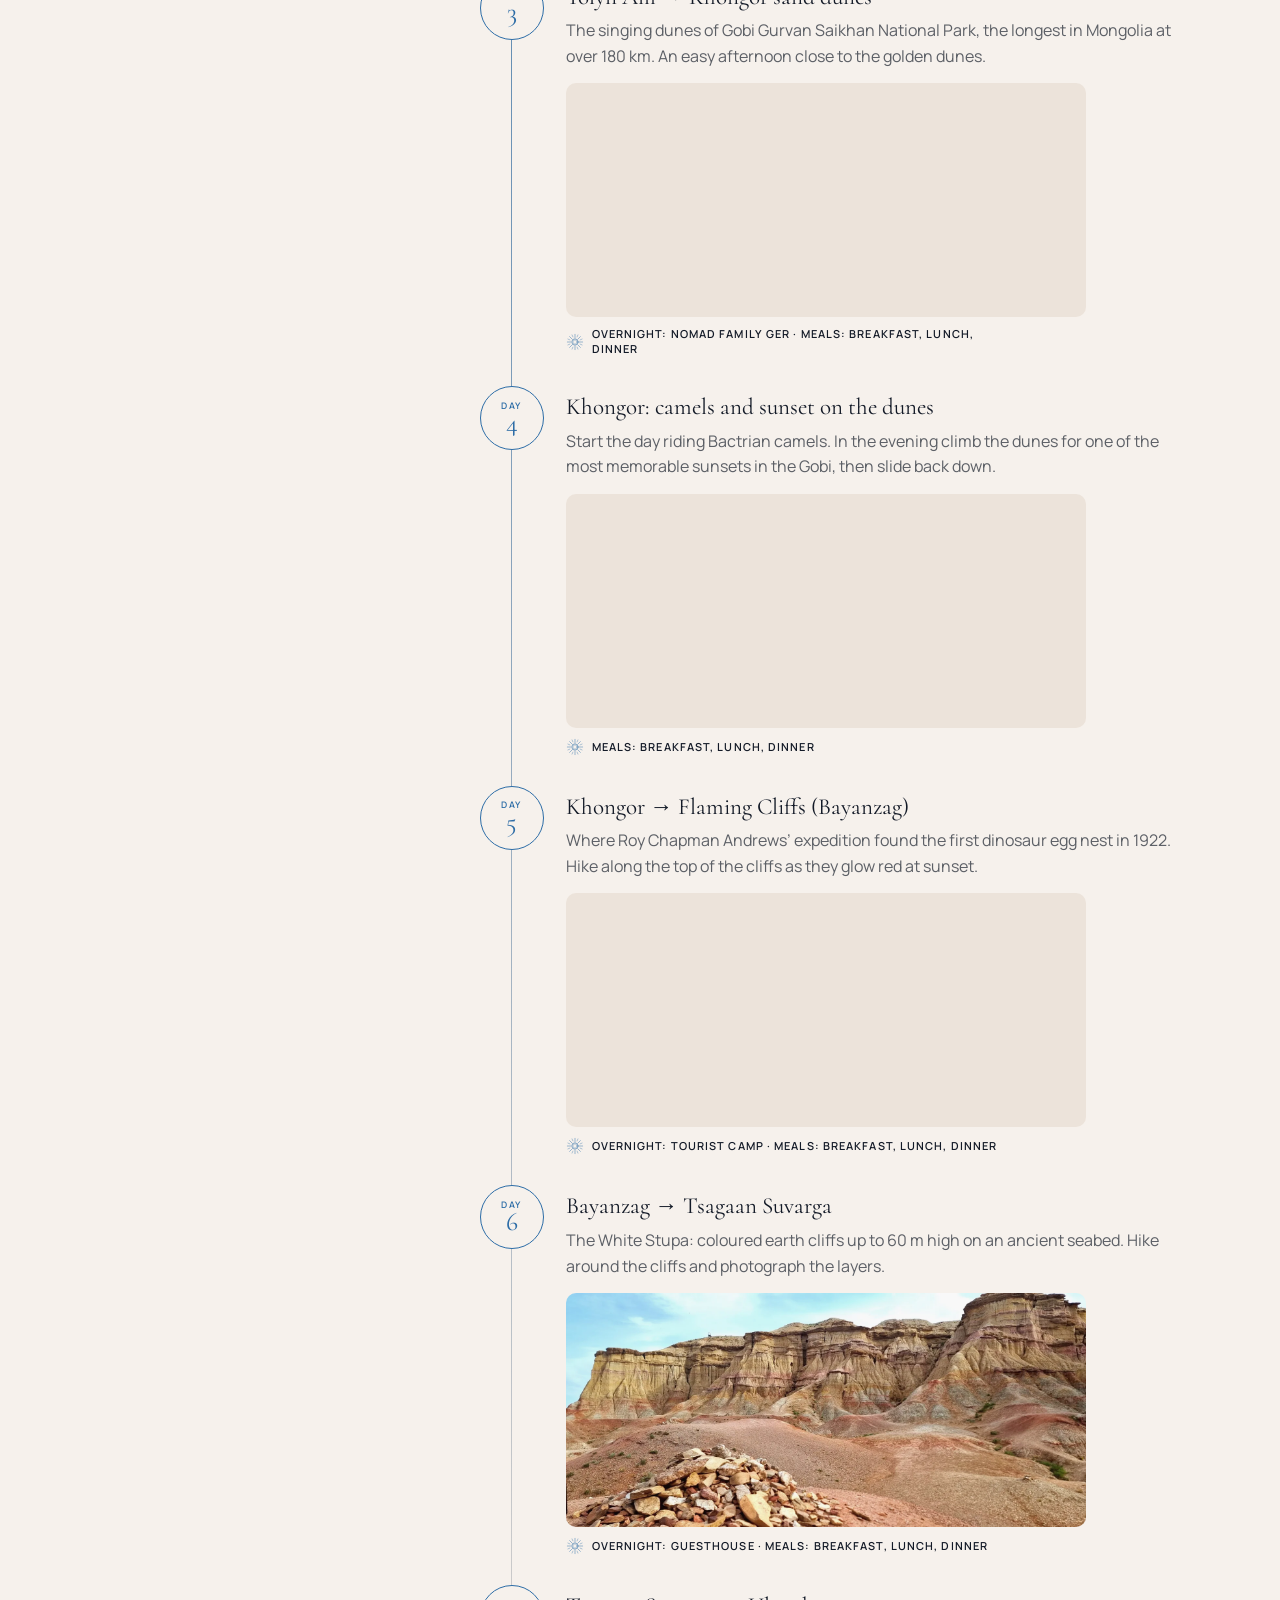
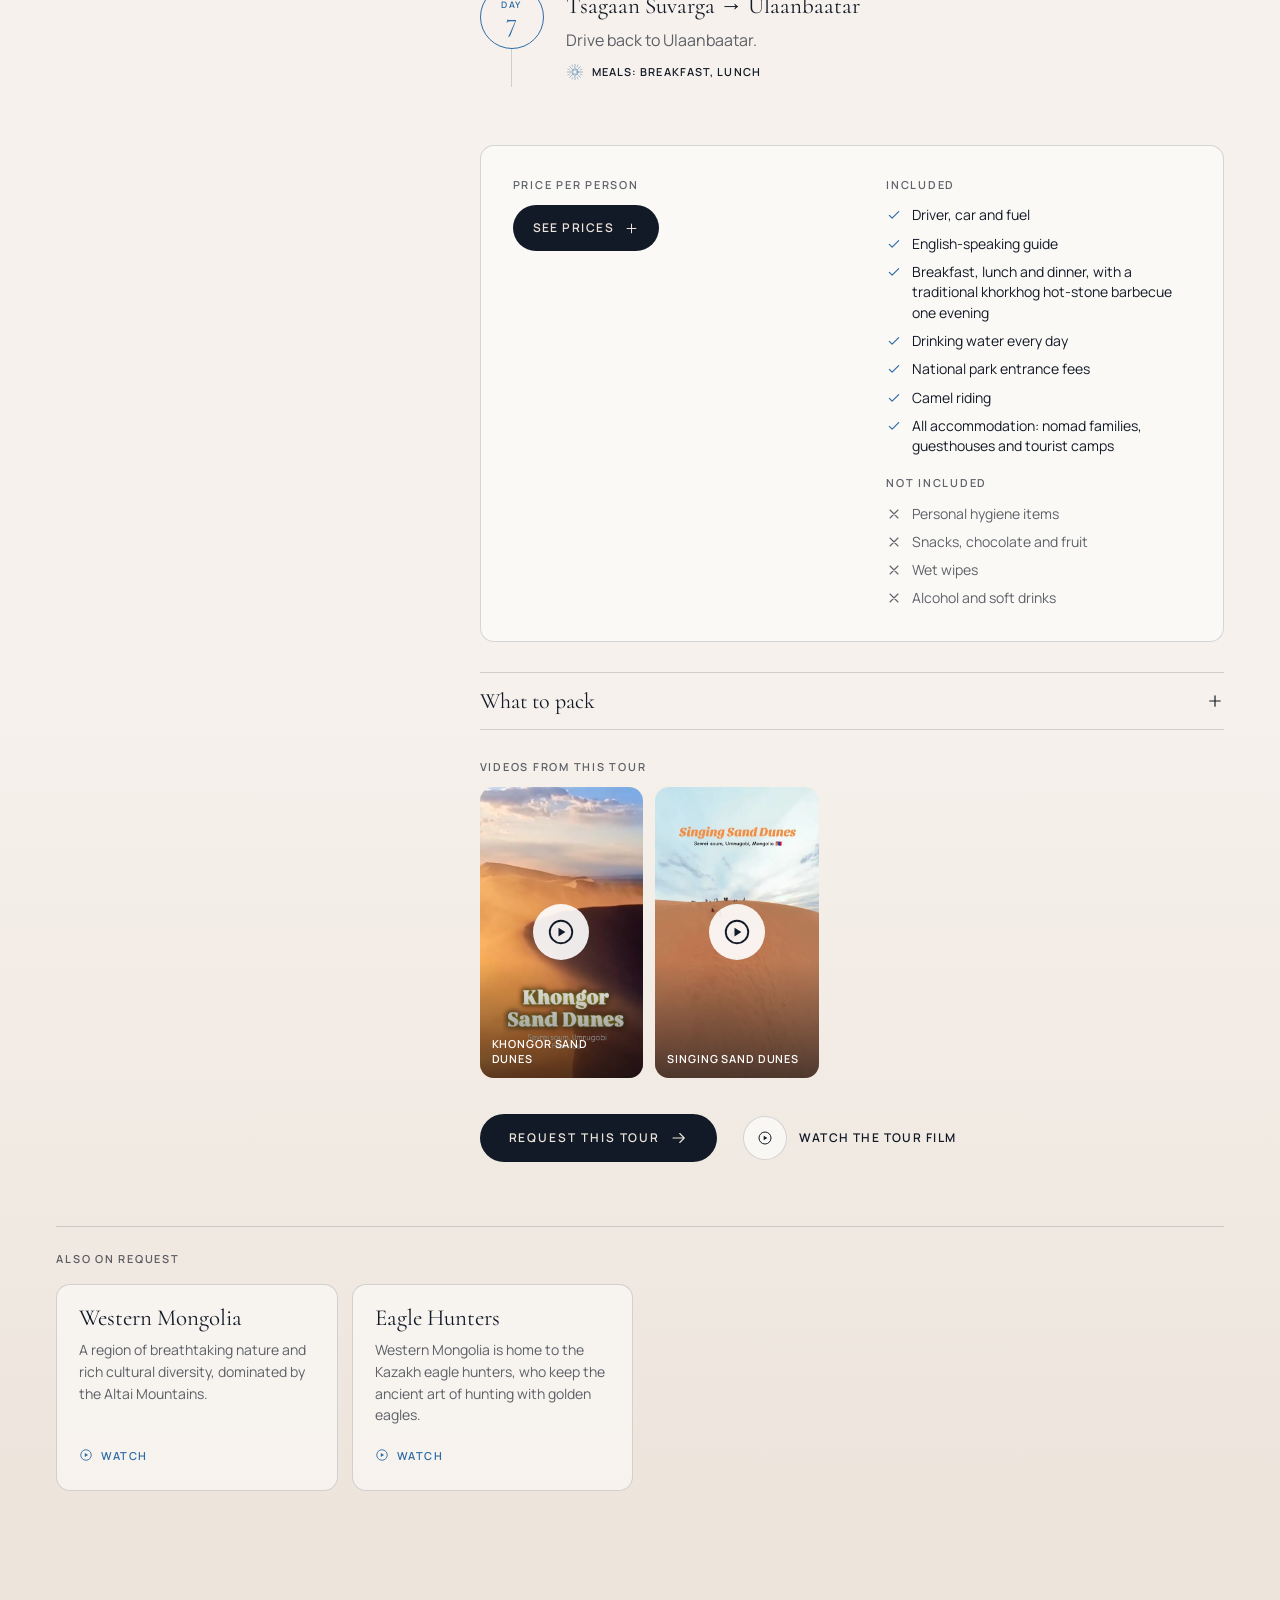
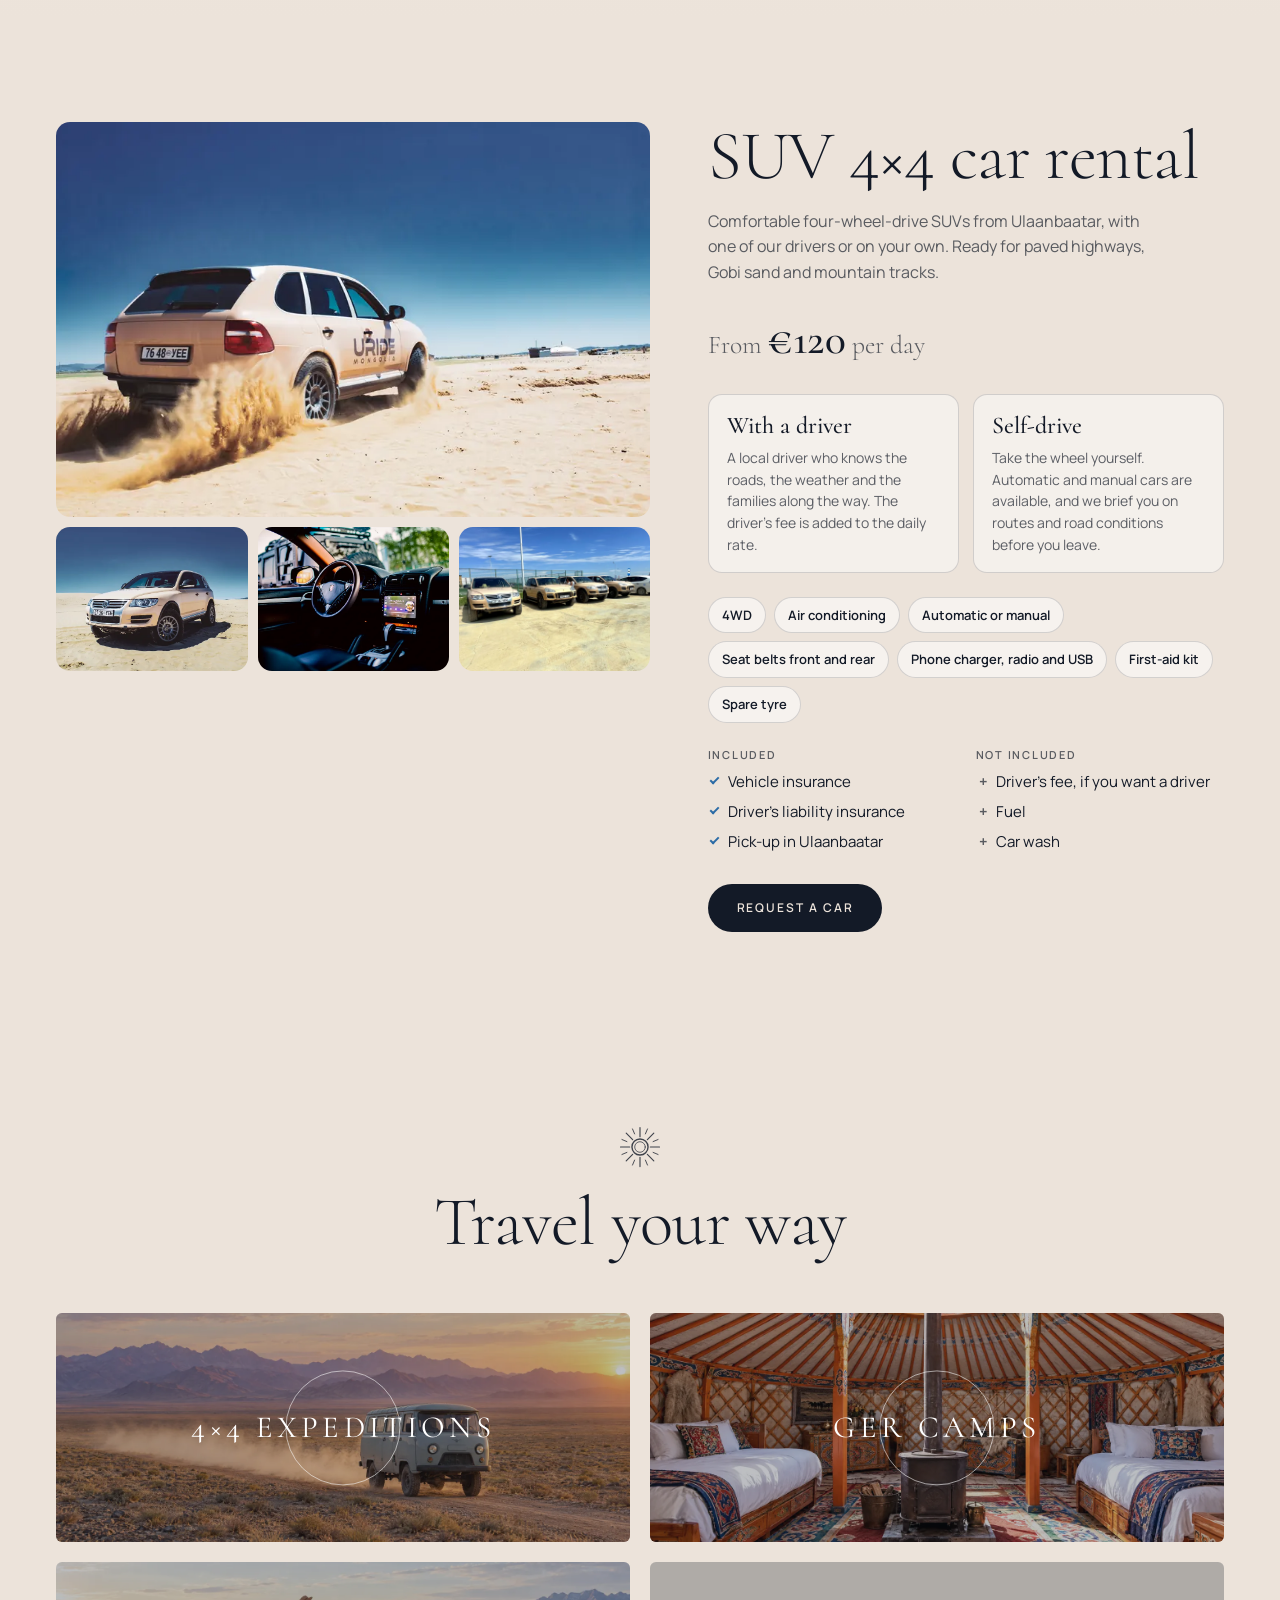
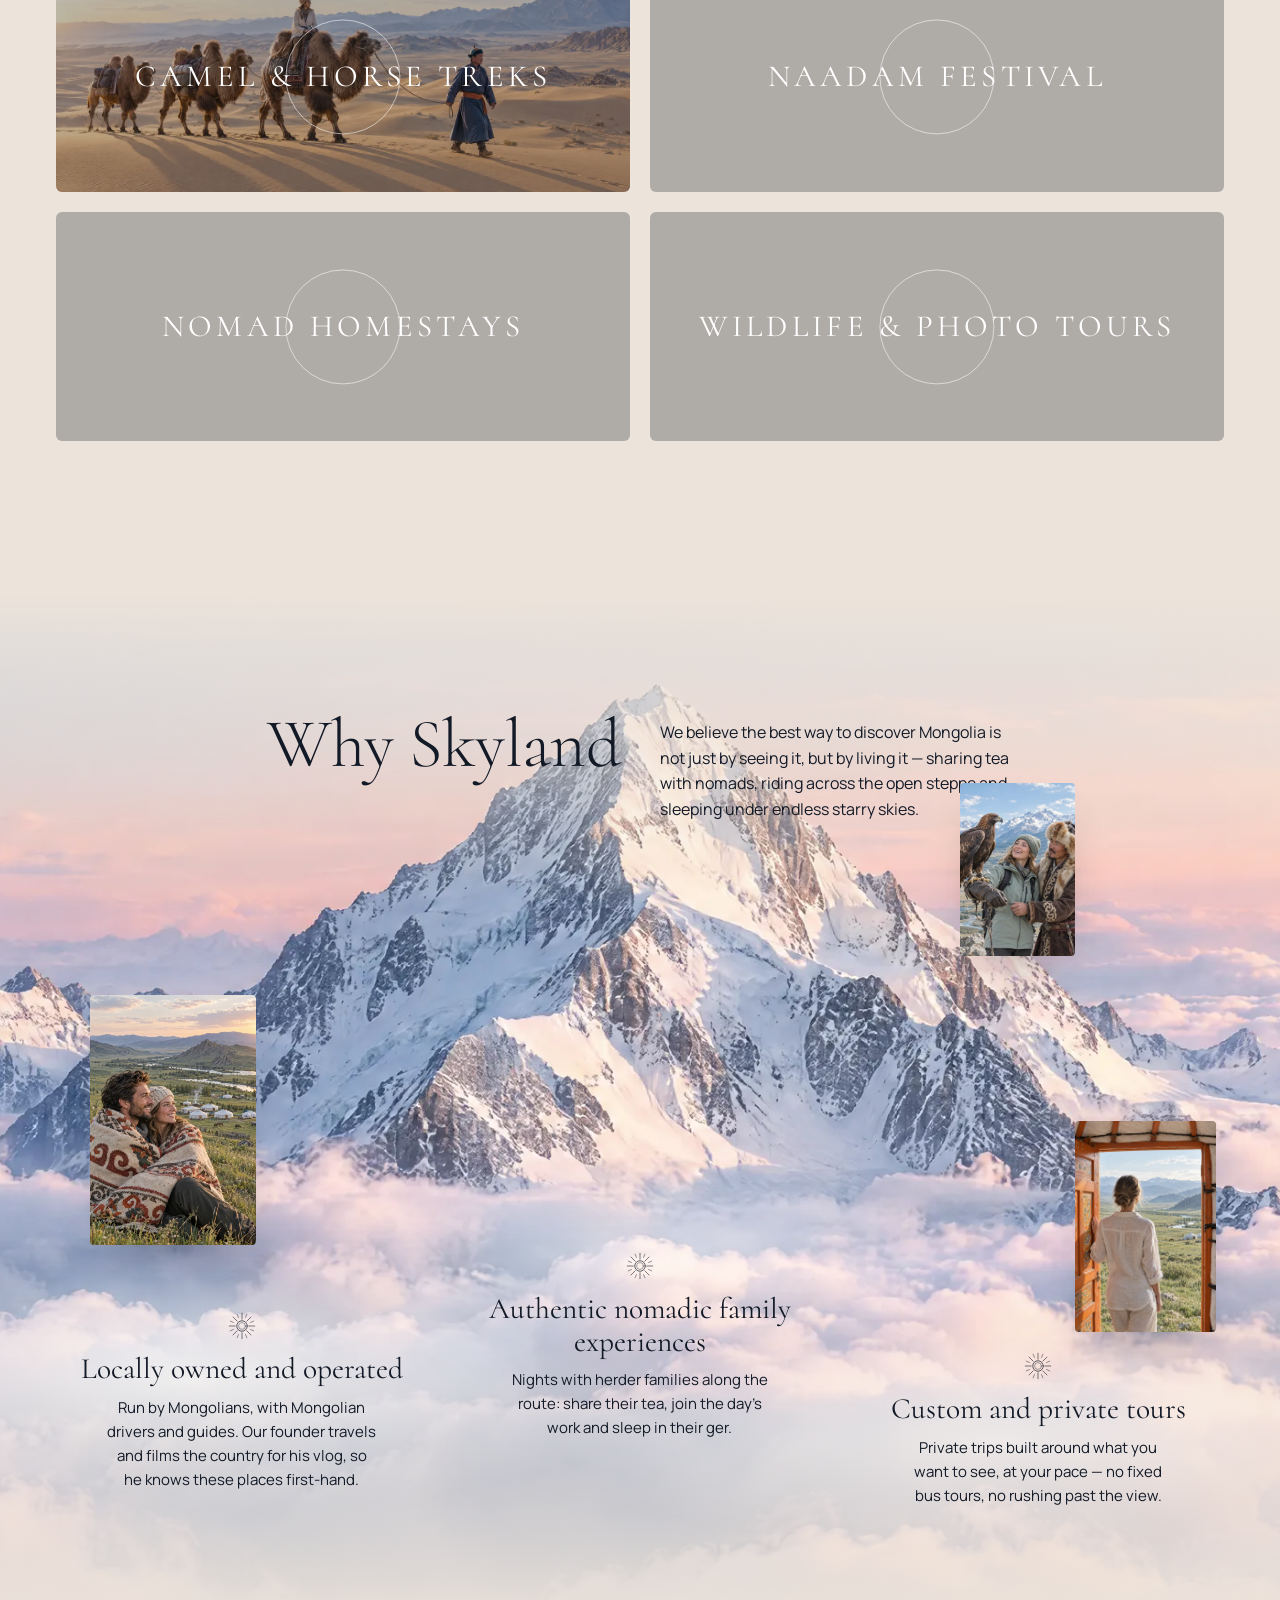
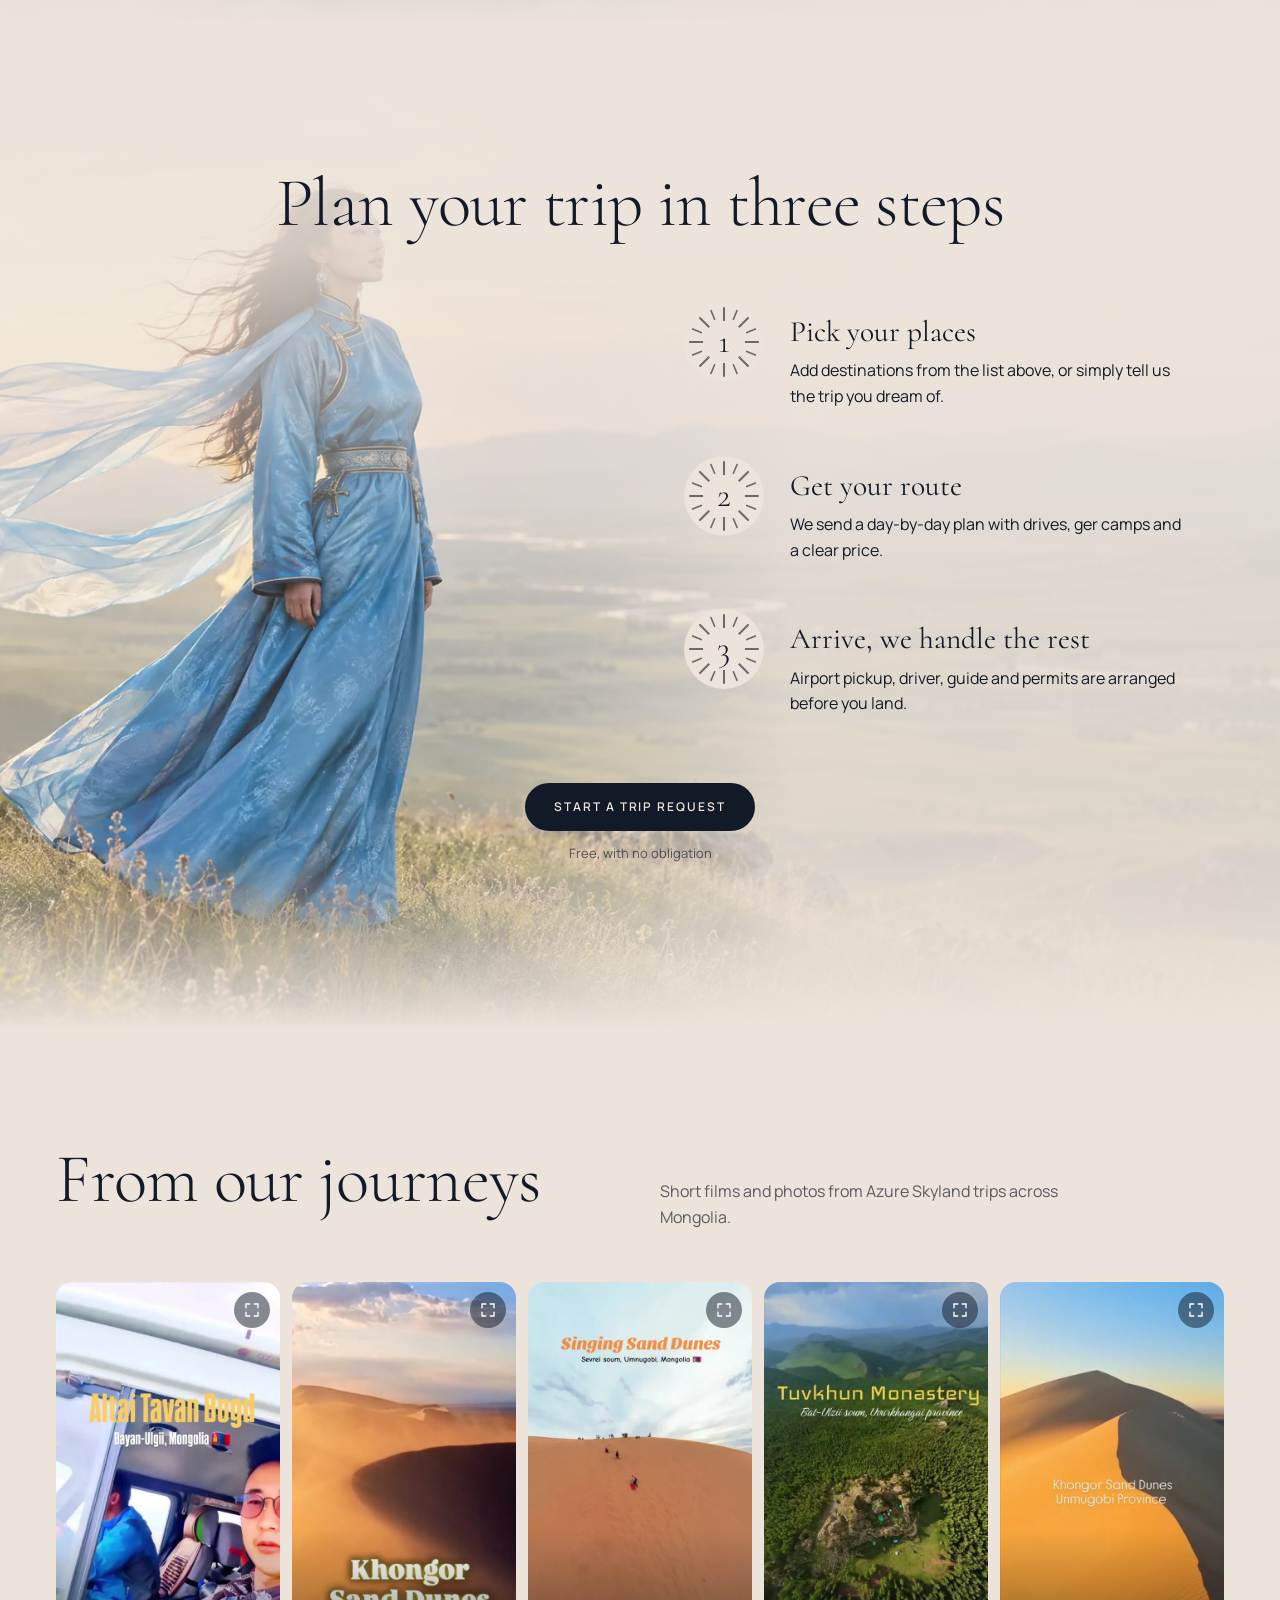
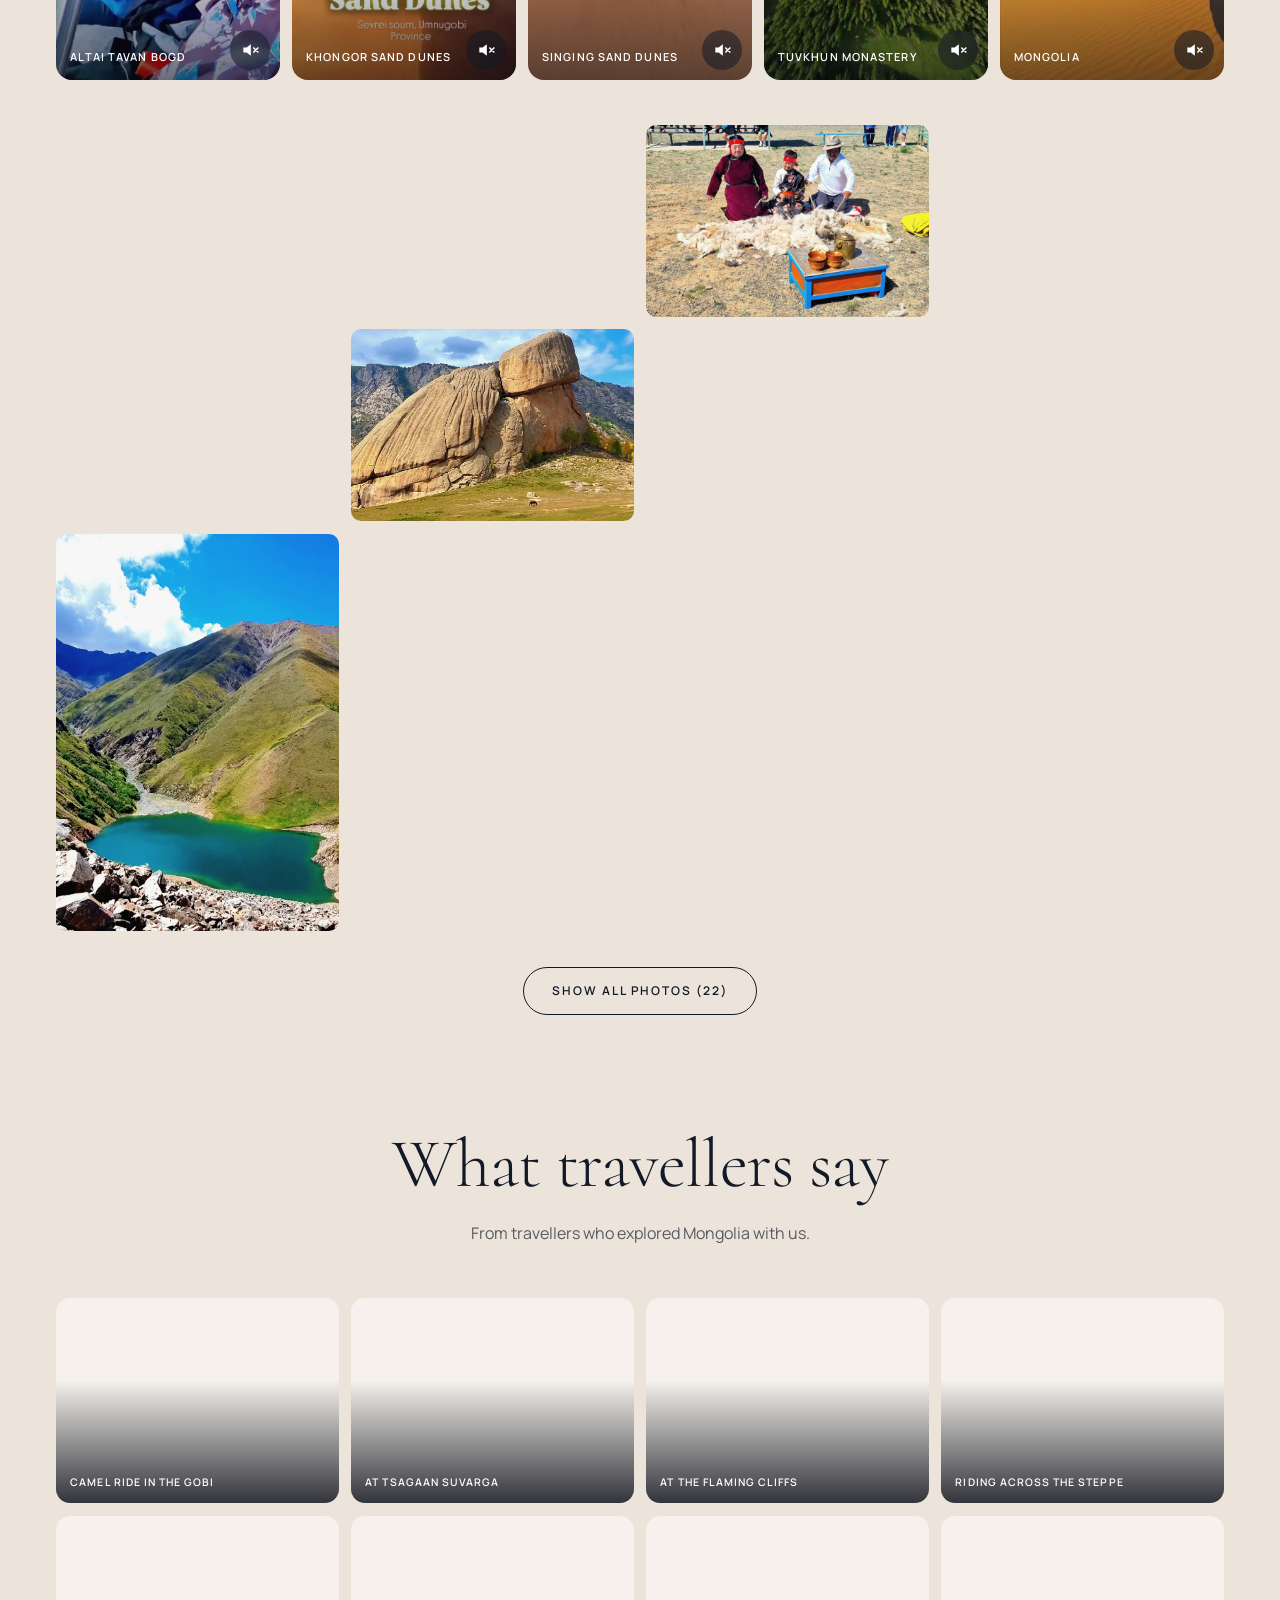
==== commit f7e9e4f5: "Fix photos uploaded in admin not showing on destination cards, their detail window, journey cards an" ====
--- a/index.html
+++ b/index.html
@@ -30,8 +30,8 @@
 <link rel="icon" href="assets/favicon.svg" type="image/svg+xml">
 <link rel="preload" as="image" href="img/hero.webp" imagesrcset="img/hero-1600.webp 1600w, img/hero.webp 2560w" imagesizes="(max-aspect-ratio: 16/9) 180vh, 100vw">
 <style>html{background:#ECE3DA}html.js:not(.loaded) body{overflow:hidden}</style>
-<link rel="stylesheet" href="fonts.css?v=20261114d">
-<link rel="stylesheet" href="styles.css?v=20261114d">
+<link rel="stylesheet" href="fonts.css?v=20261114e">
+<link rel="stylesheet" href="styles.css?v=20261114e">
 <script>document.documentElement.classList.add('js');setTimeout(function(){document.documentElement.classList.add('loaded')},12000);try{if(matchMedia('(prefers-reduced-motion: reduce)').matches)document.documentElement.classList.add('rm')}catch(e){}</script>
 </head>
 <body>
@@ -469,12 +469,12 @@
 
 <div class="toast" id="toast" role="status" aria-live="polite"></div>
 
-<script src="data.js?v=20261114d"></script>
-<script src="i18n.js?v=20261114d"></script>
-<script src="map.js?v=20261114d"></script>
+<script src="data.js?v=20261114e"></script>
+<script src="i18n.js?v=20261114e"></script>
+<script src="map.js?v=20261114e"></script>
 <script src="vendor/gsap.min.js" defer></script>
 <script src="vendor/ScrollTrigger.min.js" defer></script>
 <script src="vendor/lenis.min.js" defer></script>
-<script src="app.js?v=20261114d" defer></script>
+<script src="app.js?v=20261114e" defer></script>
 </body>
 </html>
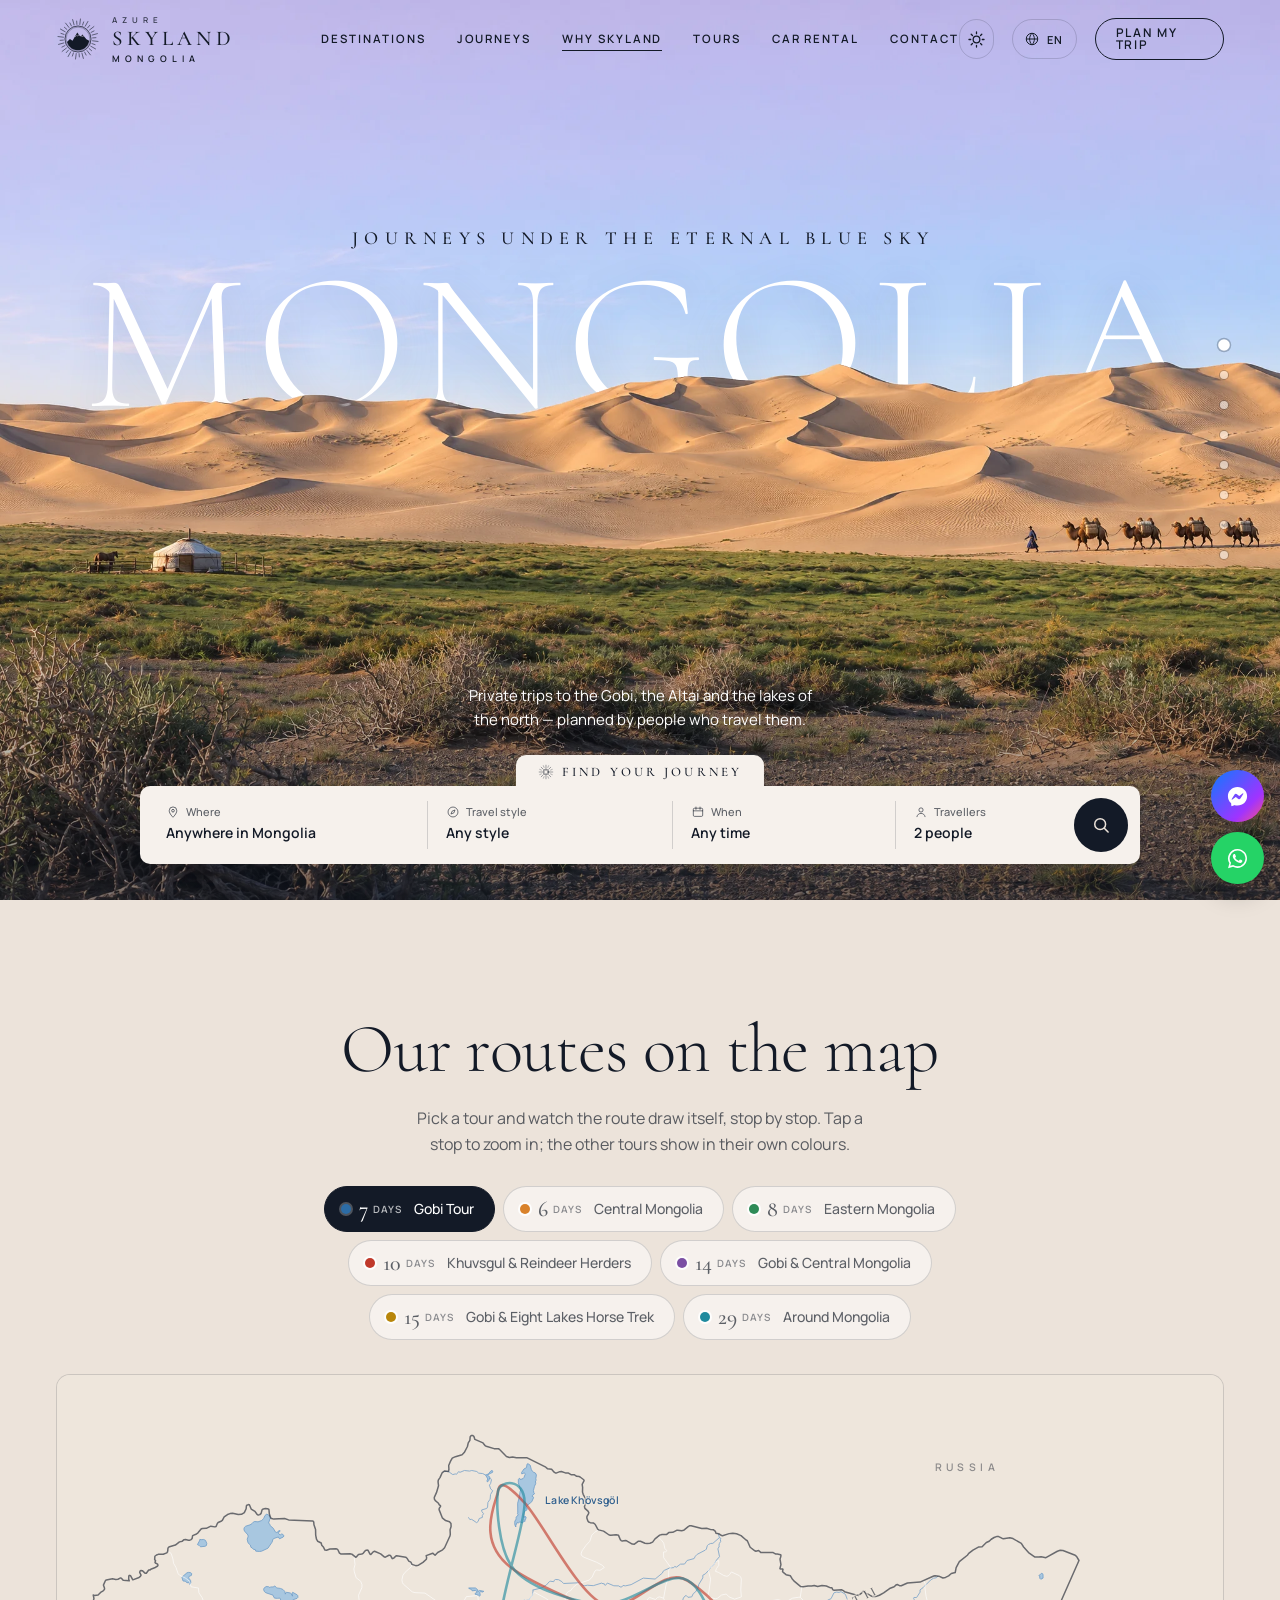
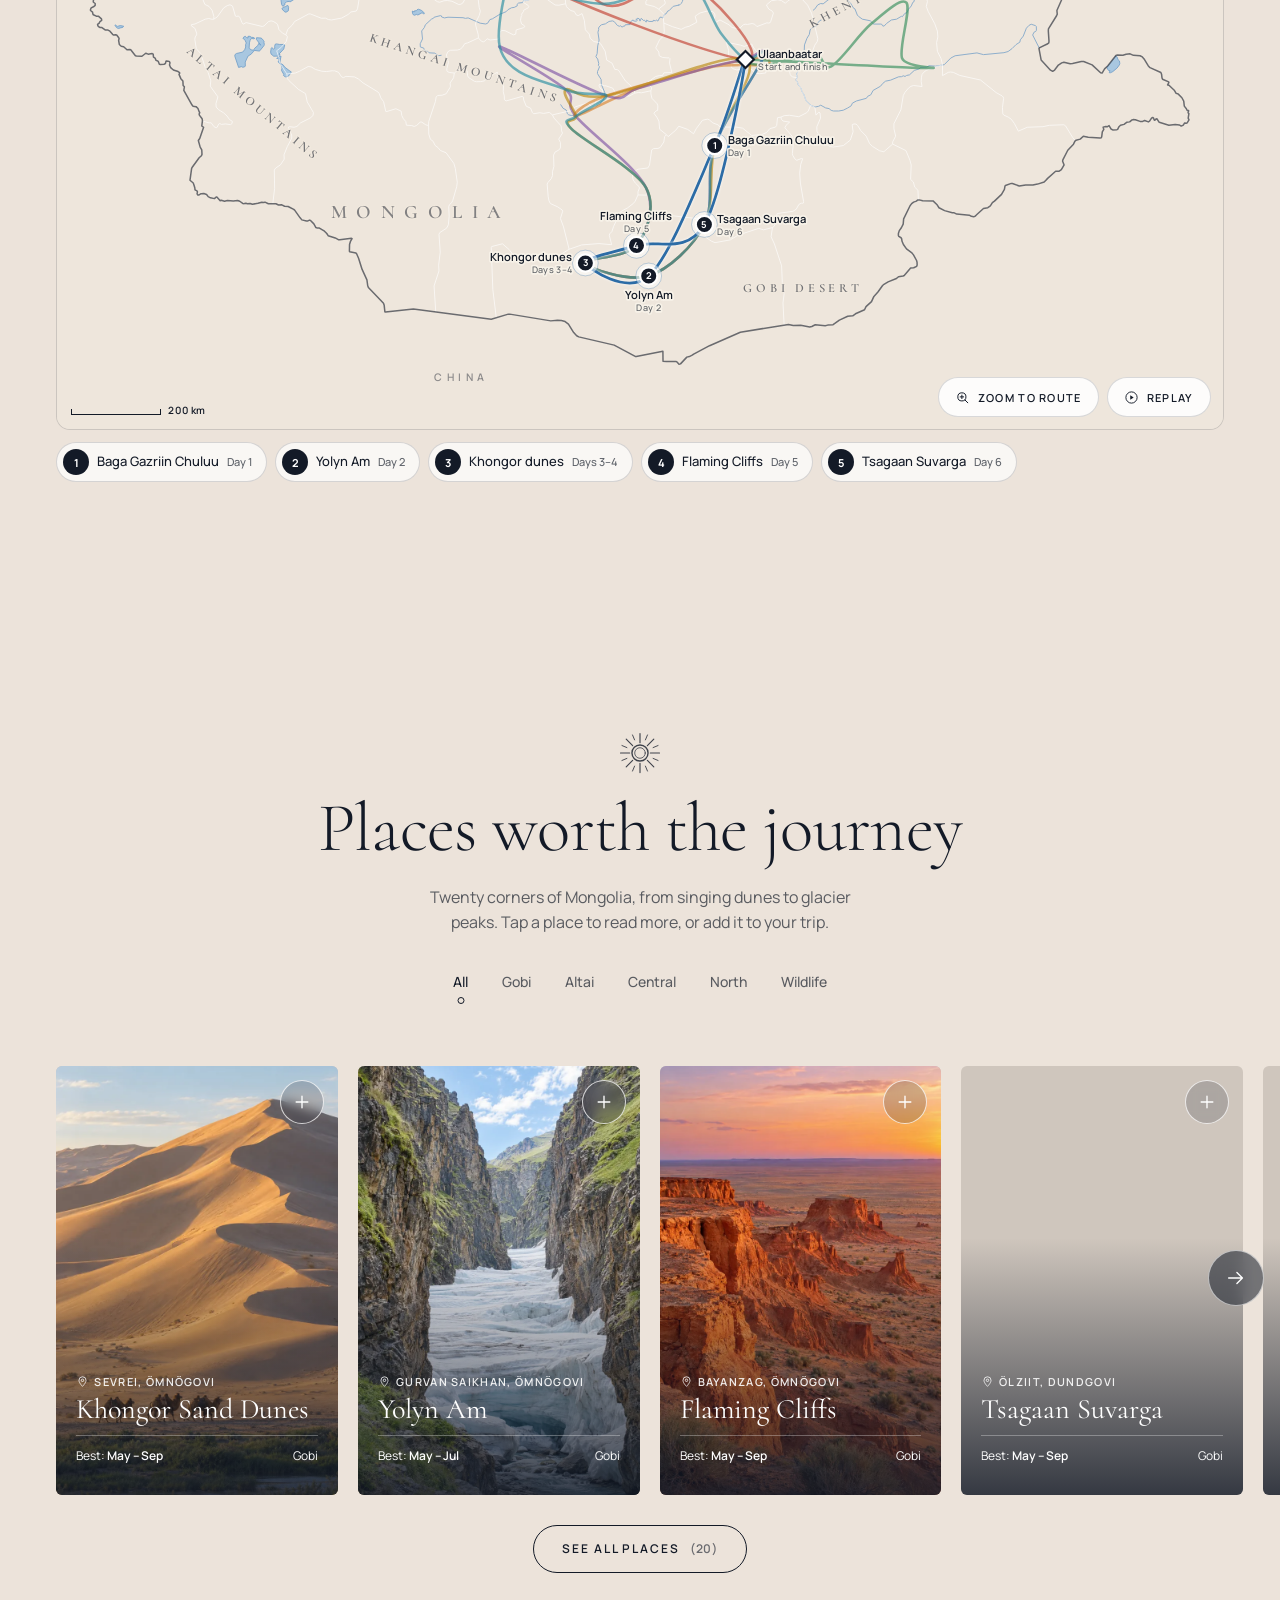
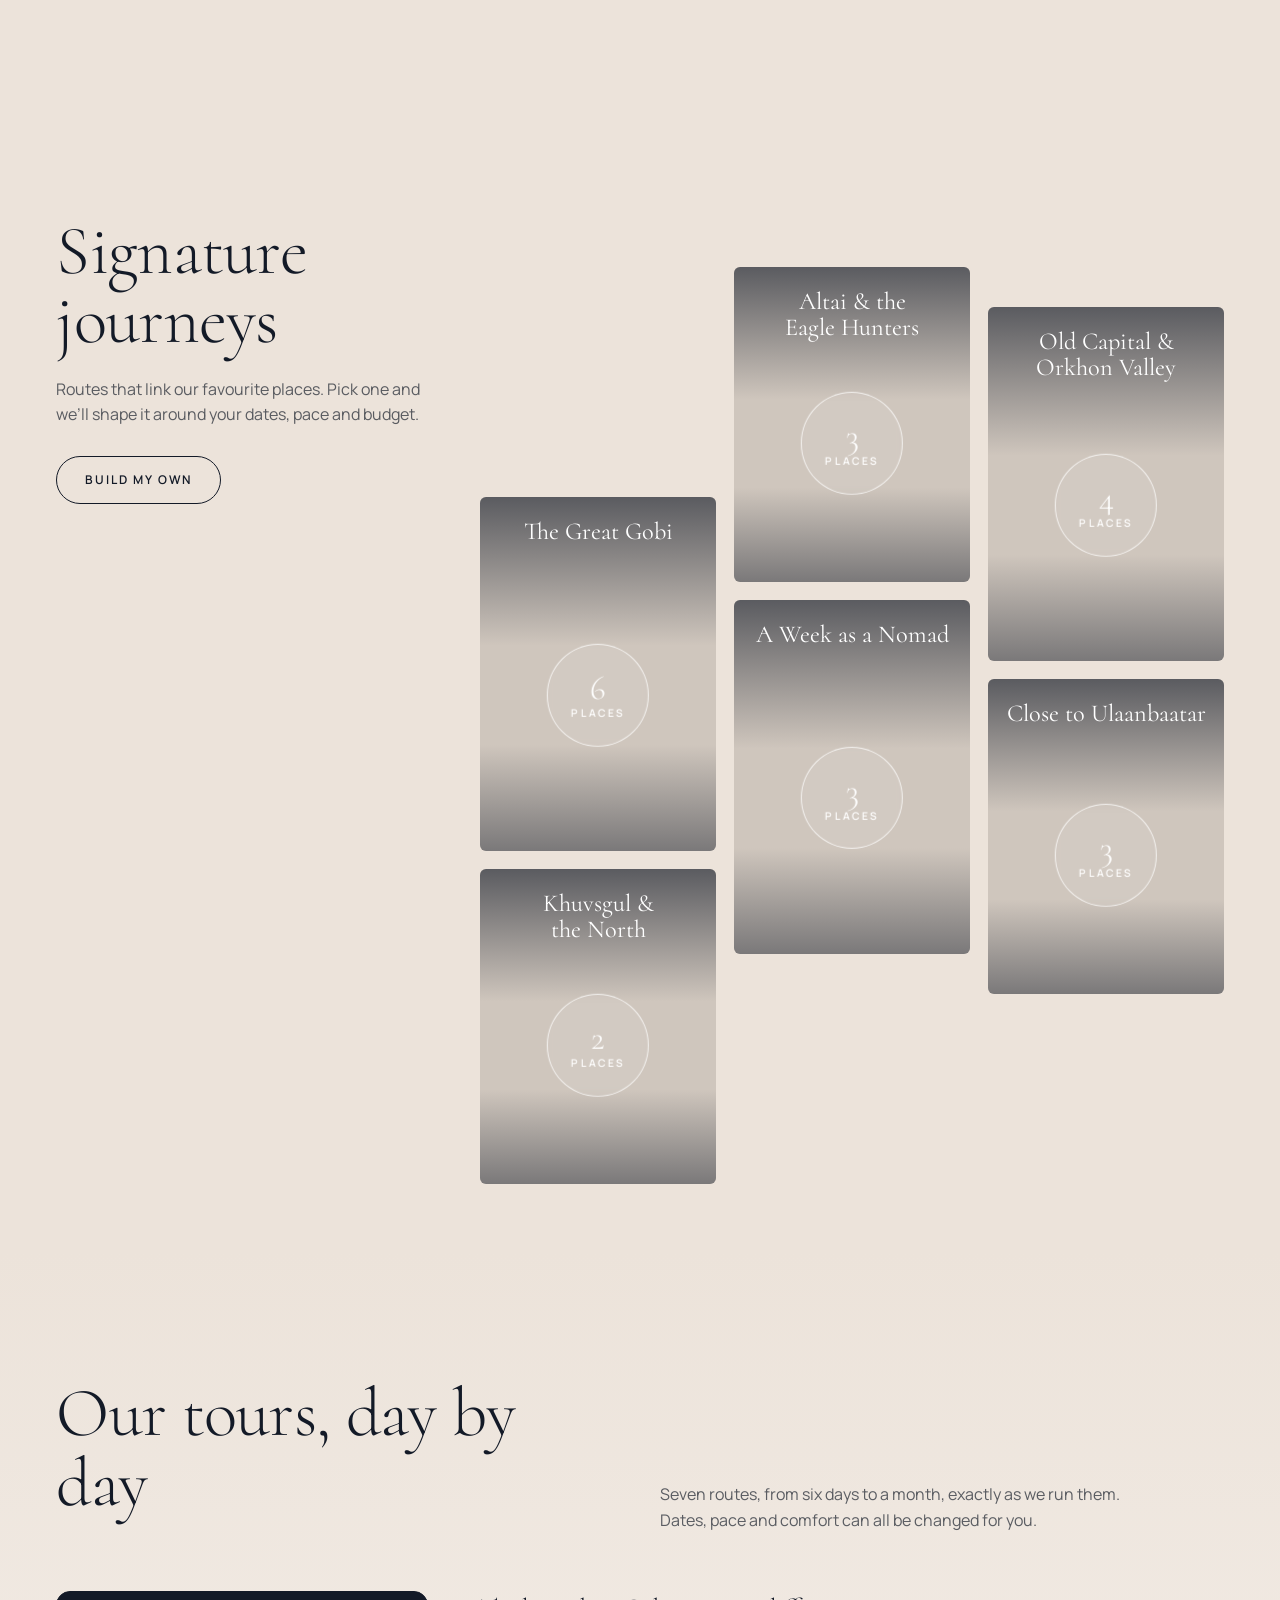
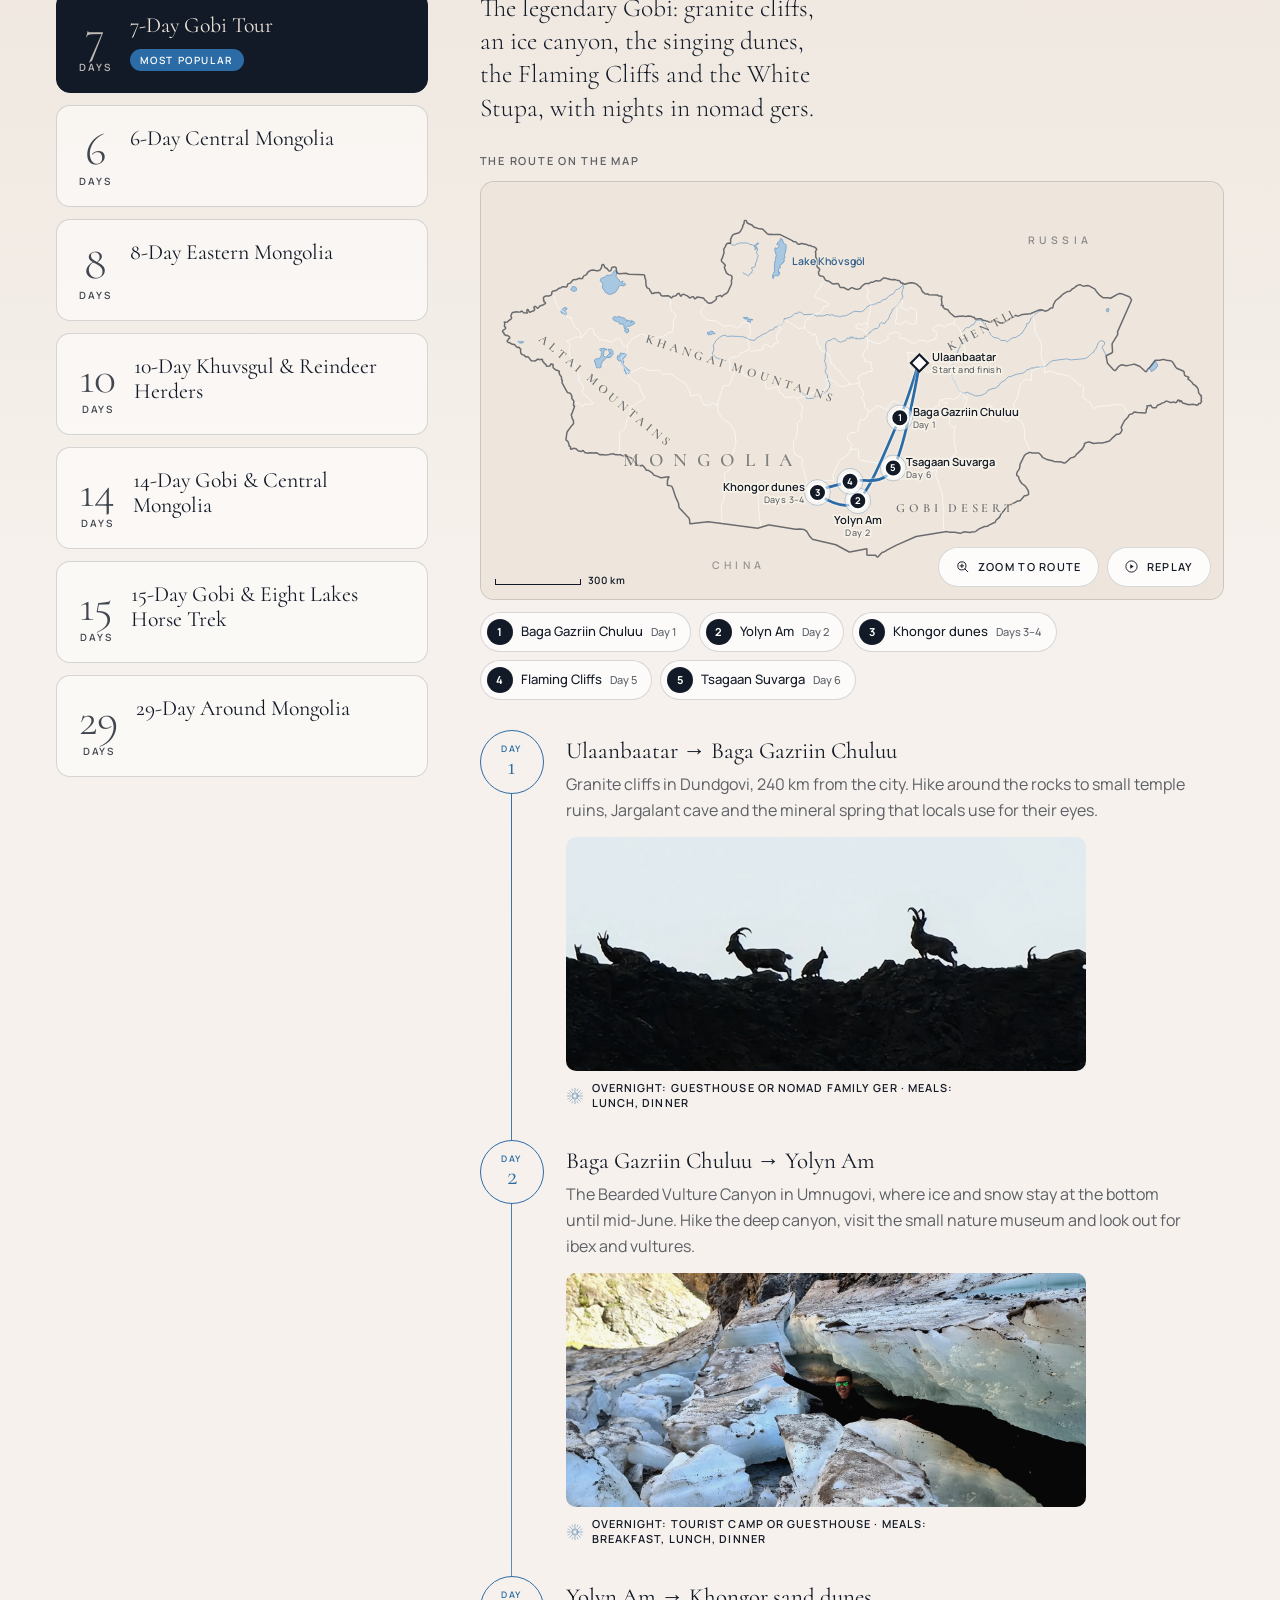
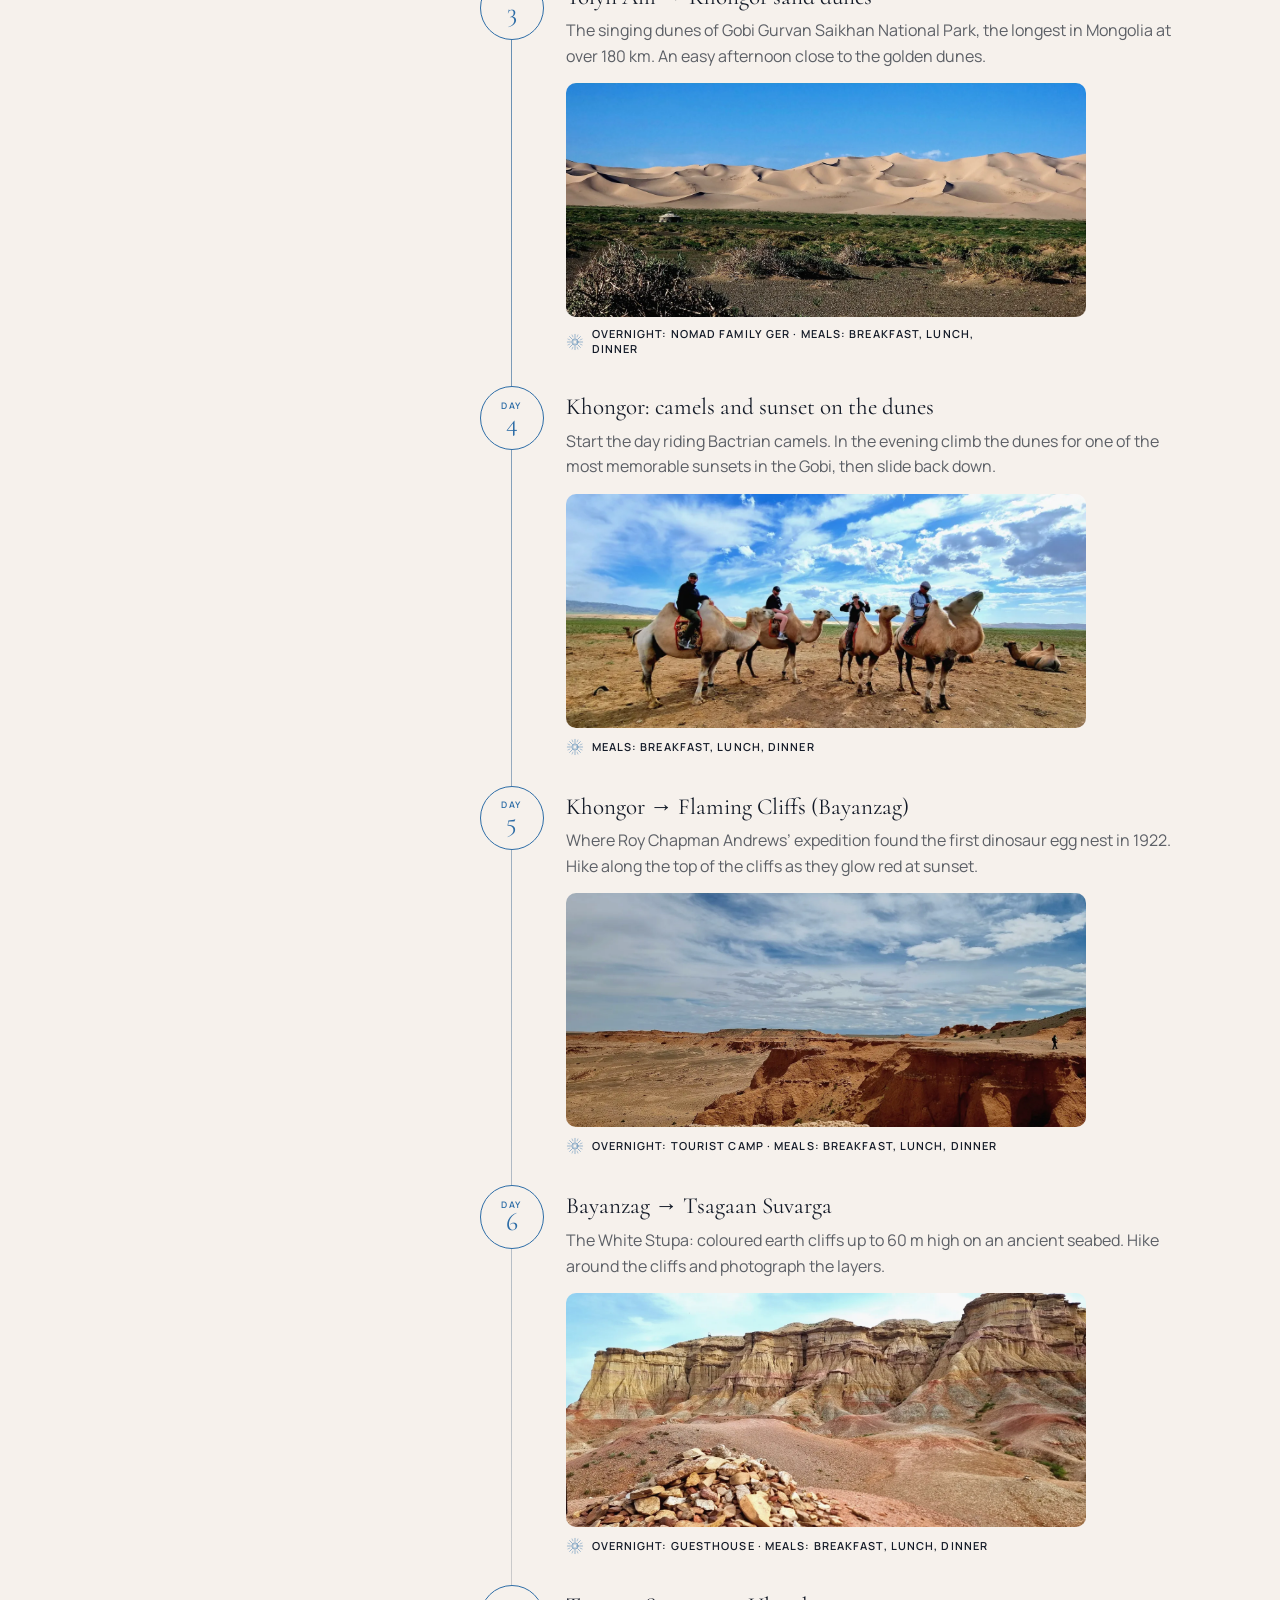
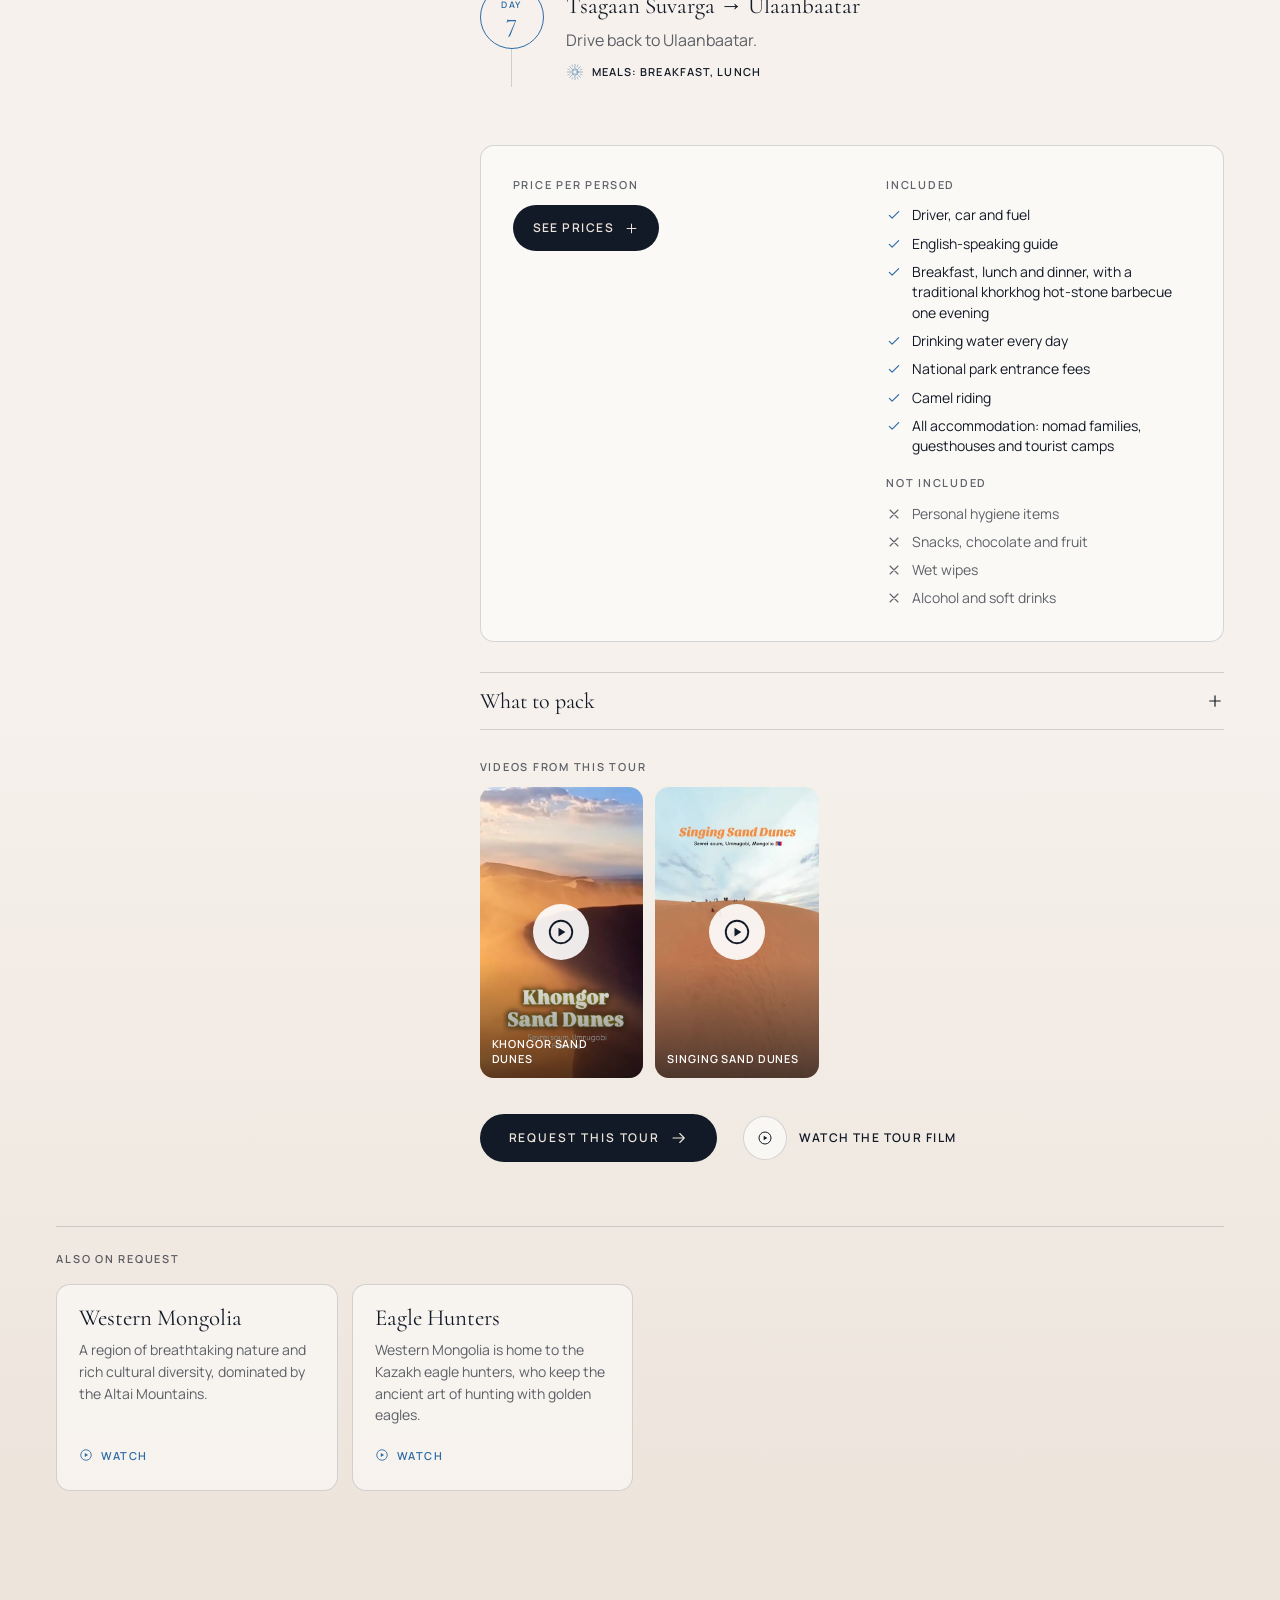
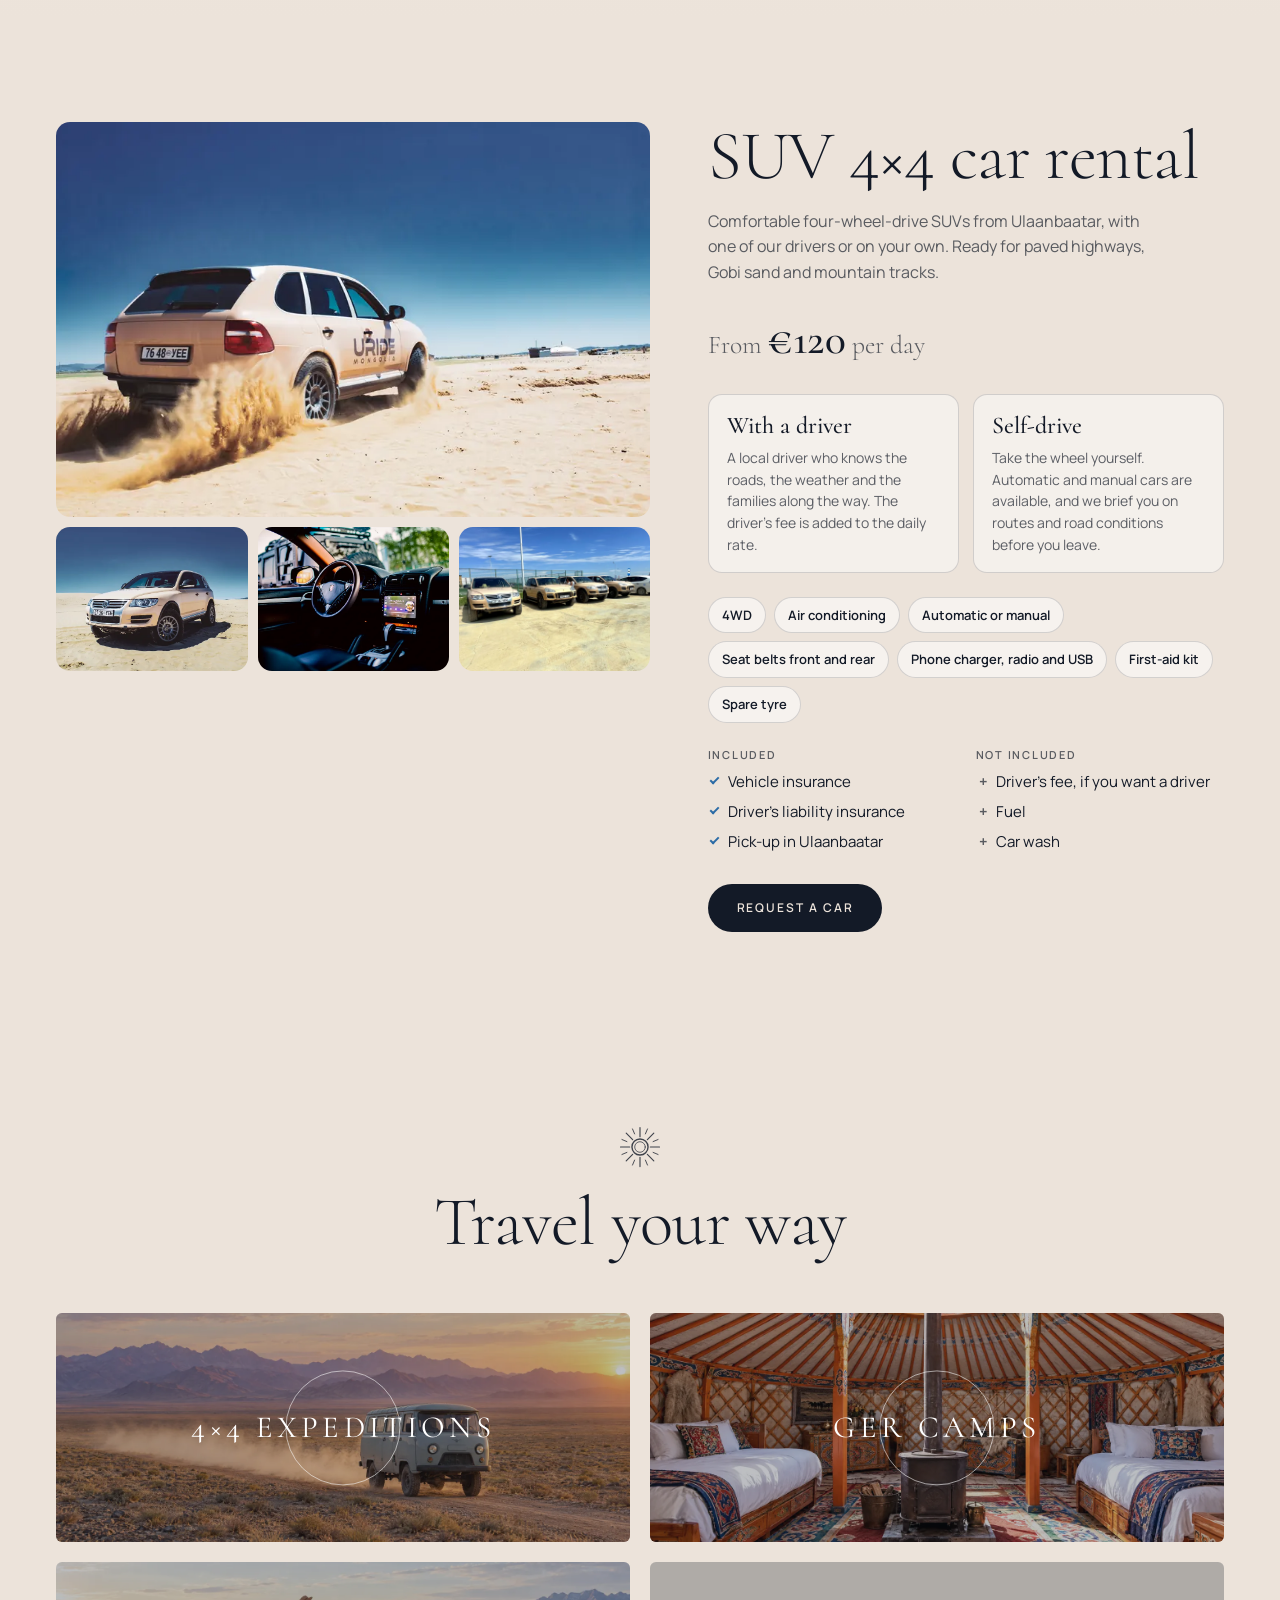
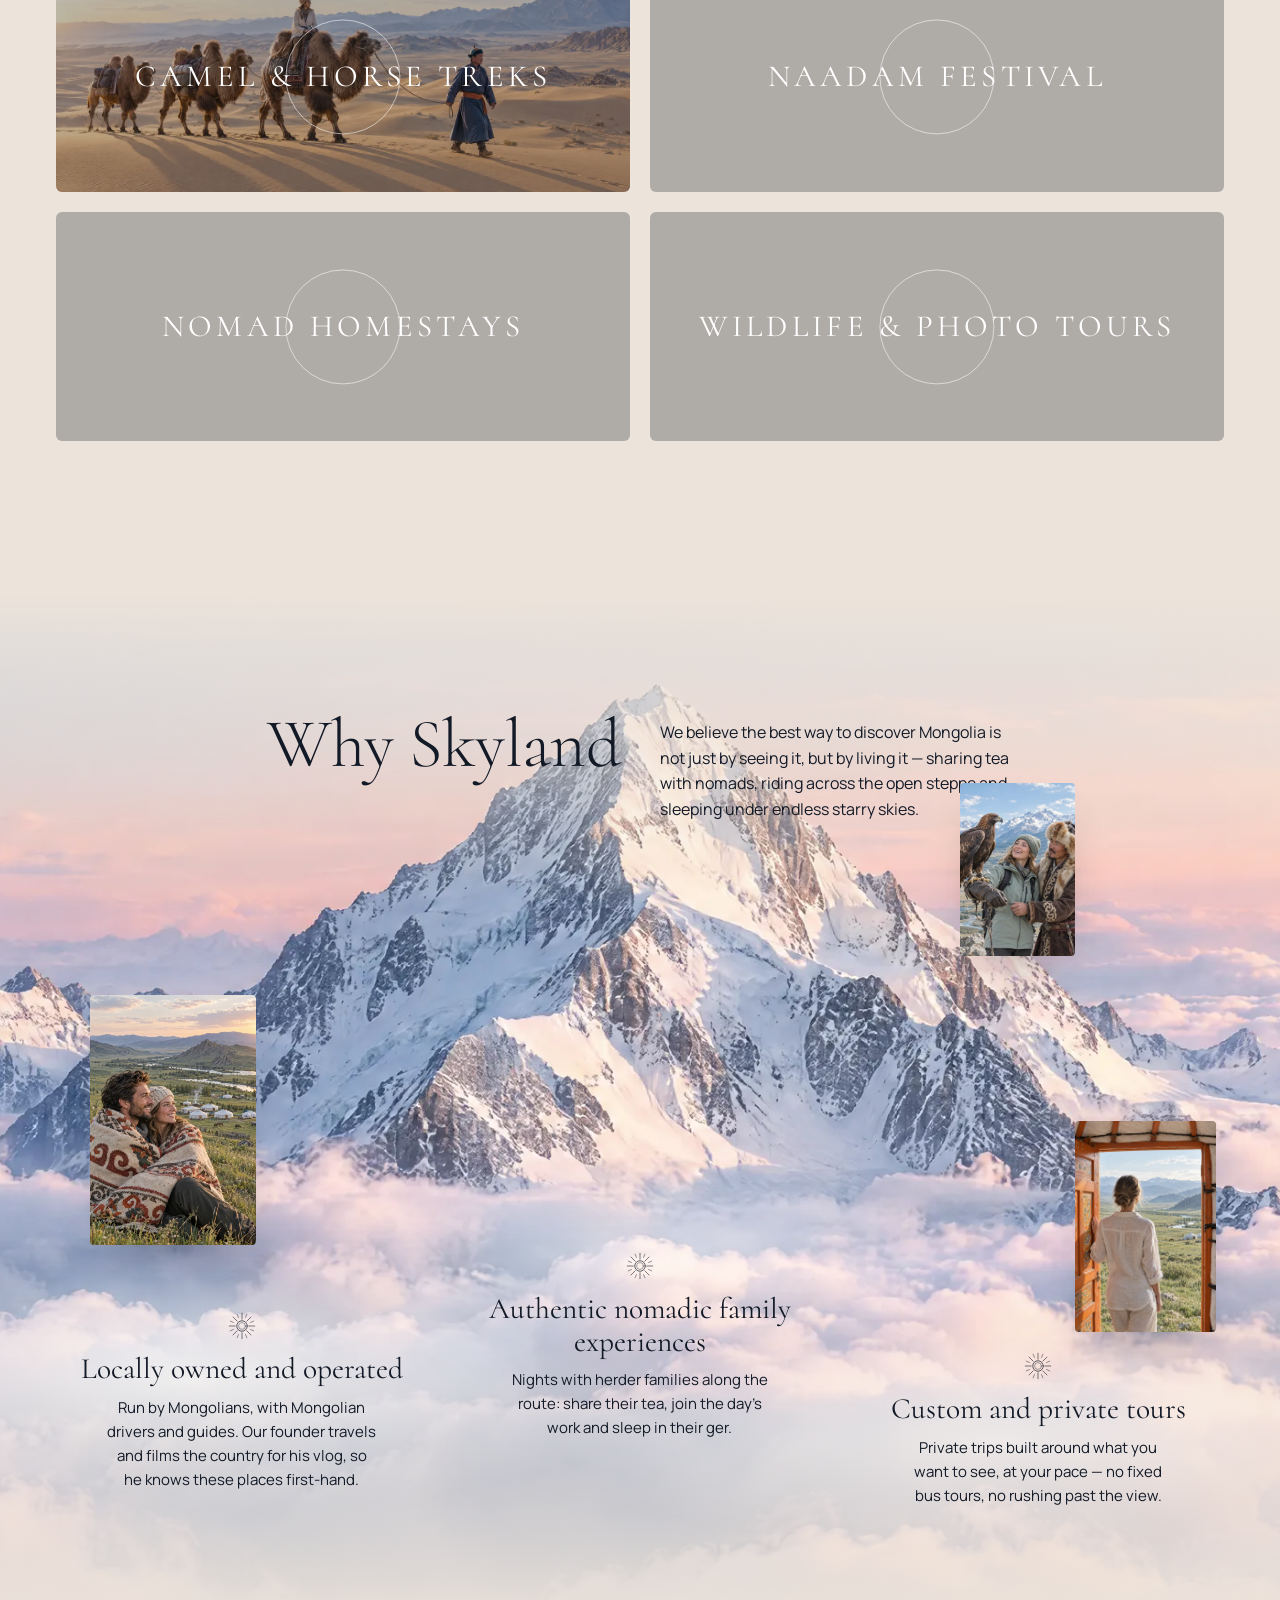
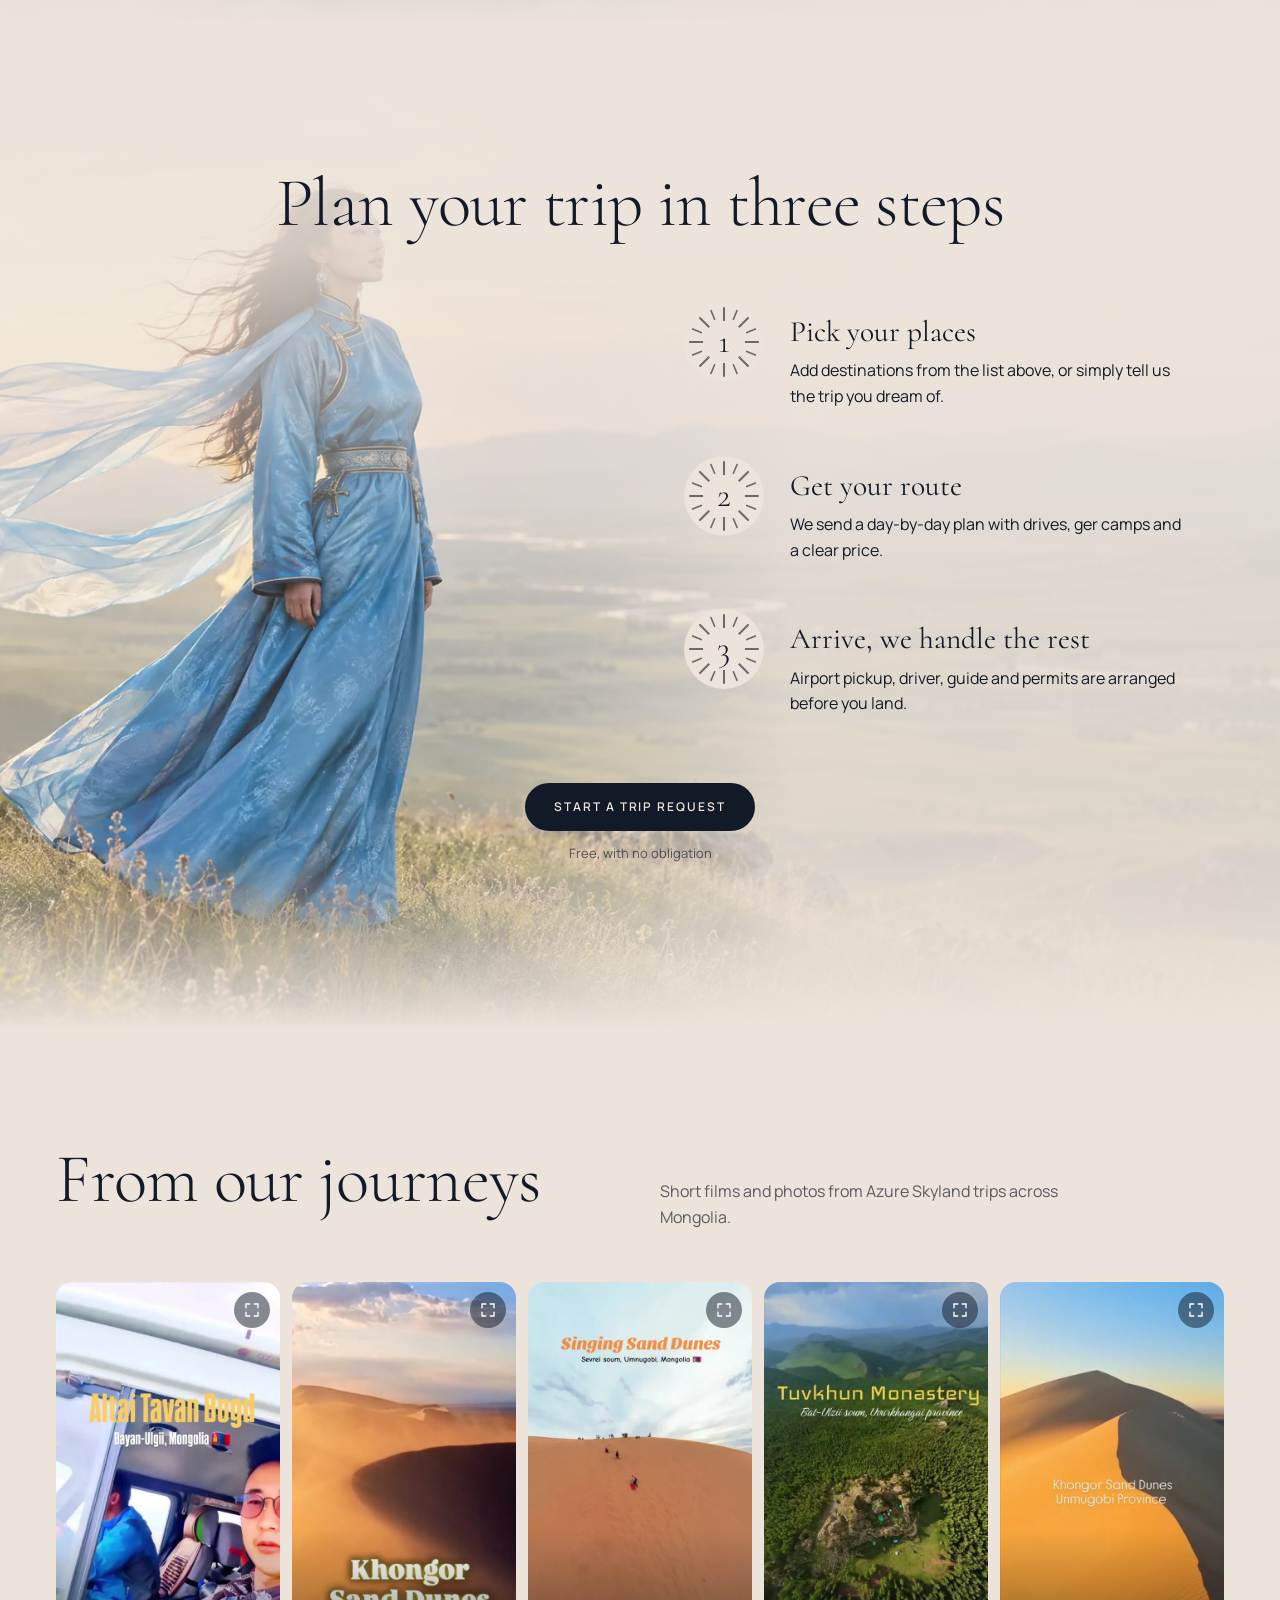
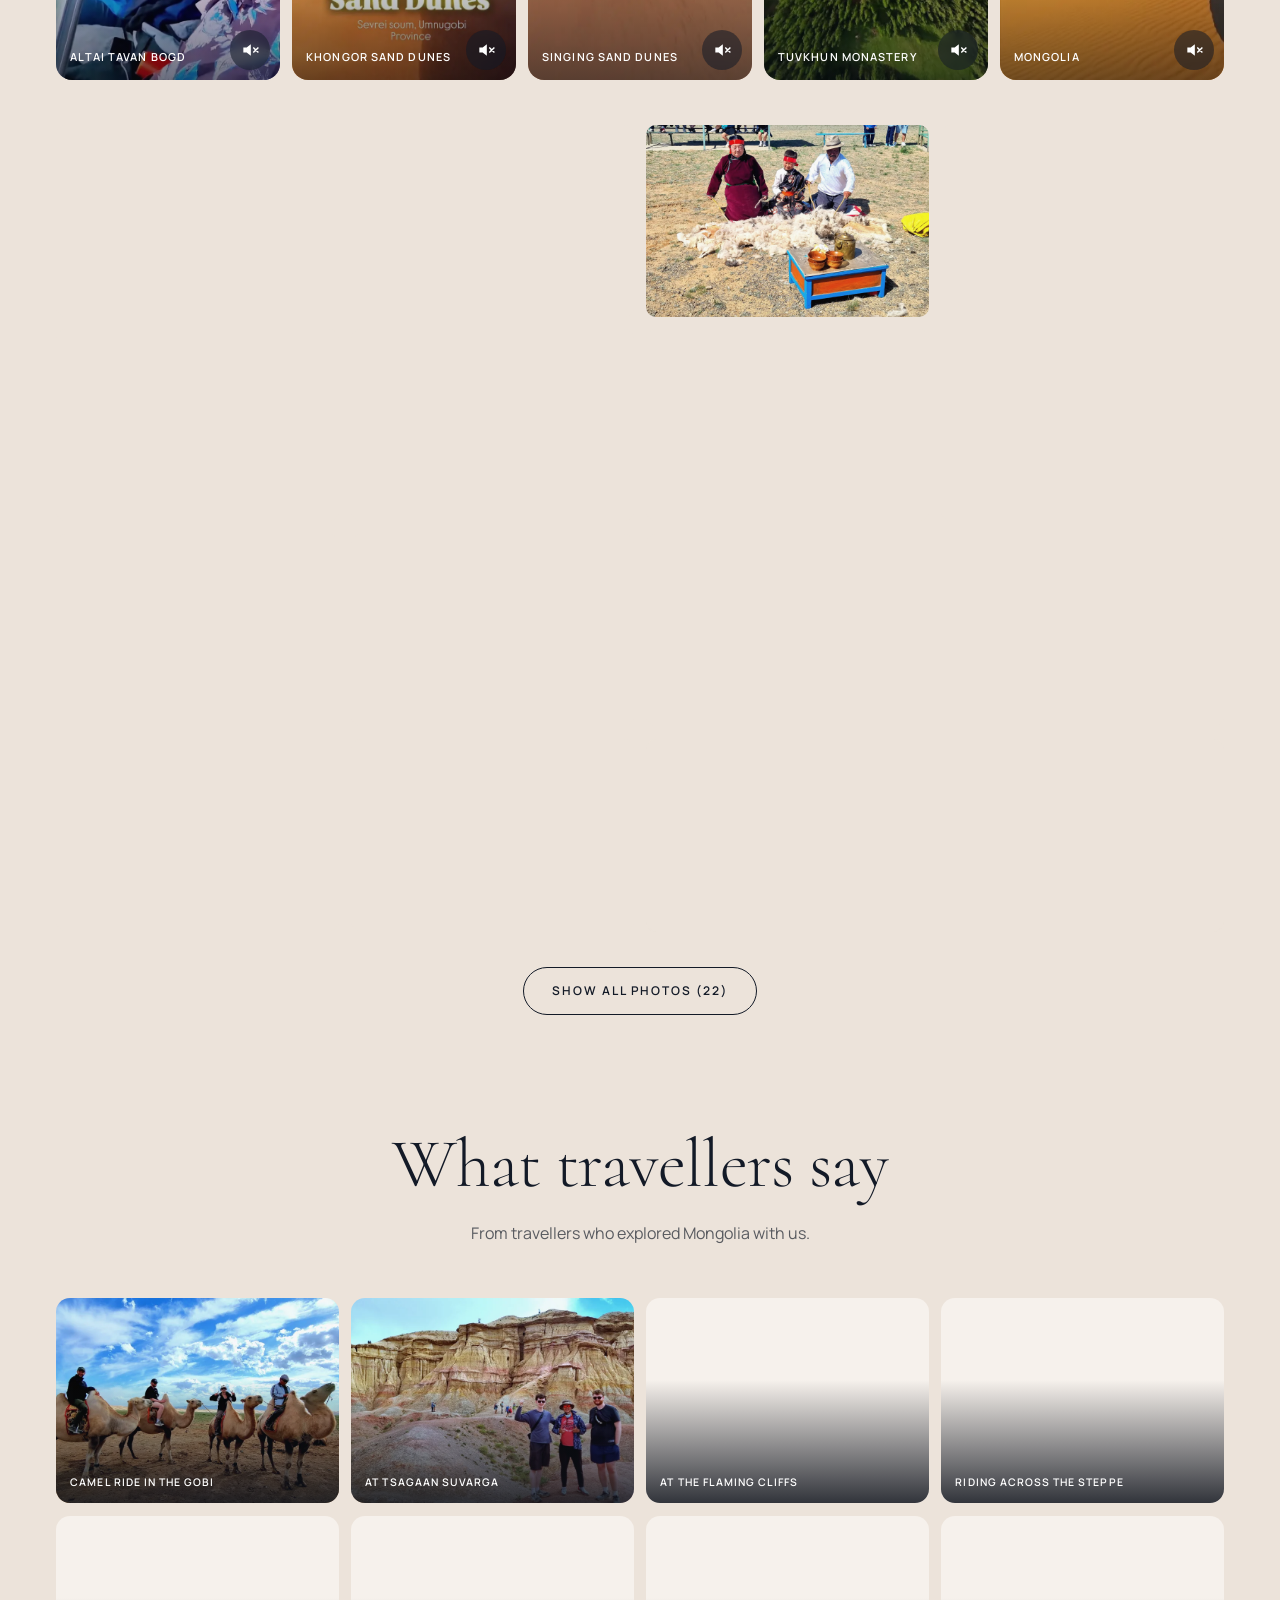
==== commit 8d35cdbd: "Hero: show the MONGOLIA title only on the first photo Co-Authored-By: Claude Opus 5.5 <noreply@anthr" ====
--- a/index.html
+++ b/index.html
@@ -30,8 +30,8 @@
 <link rel="icon" href="assets/favicon.svg" type="image/svg+xml">
 <link rel="preload" as="image" href="img/hero.webp" imagesrcset="img/hero-1600.webp 1600w, img/hero.webp 2560w" imagesizes="(max-aspect-ratio: 16/9) 180vh, 100vw">
 <style>html{background:#ECE3DA}html.js:not(.loaded) body{overflow:hidden}</style>
-<link rel="stylesheet" href="fonts.css?v=20261114e">
-<link rel="stylesheet" href="styles.css?v=20261114e">
+<link rel="stylesheet" href="fonts.css?v=20261114f">
+<link rel="stylesheet" href="styles.css?v=20261114f">
 <script>document.documentElement.classList.add('js');setTimeout(function(){document.documentElement.classList.add('loaded')},12000);try{if(matchMedia('(prefers-reduced-motion: reduce)').matches)document.documentElement.classList.add('rm')}catch(e){}</script>
 </head>
 <body>
@@ -469,12 +469,12 @@
 
 <div class="toast" id="toast" role="status" aria-live="polite"></div>
 
-<script src="data.js?v=20261114e"></script>
-<script src="i18n.js?v=20261114e"></script>
-<script src="map.js?v=20261114e"></script>
+<script src="data.js?v=20261114f"></script>
+<script src="i18n.js?v=20261114f"></script>
+<script src="map.js?v=20261114f"></script>
 <script src="vendor/gsap.min.js" defer></script>
 <script src="vendor/ScrollTrigger.min.js" defer></script>
 <script src="vendor/lenis.min.js" defer></script>
-<script src="app.js?v=20261114e" defer></script>
+<script src="app.js?v=20261114f" defer></script>
 </body>
 </html>
--- a/styles.css
+++ b/styles.css
@@ -970,3 +970,7 @@
 html.menu-open .chat-dock{display:none}
 .rv-list:empty{display:none}
 [hidden]:not(.lbx-nav){display:none!important}
+/* the word MONGOLIA belongs to the first photo only; it fades out with the slide change */
+.hero-title{transition:opacity .9s ease,bottom 1.2s ease}
+.hero.not-first .hero-title{opacity:0}
+html.rm .hero-title{transition:none}
